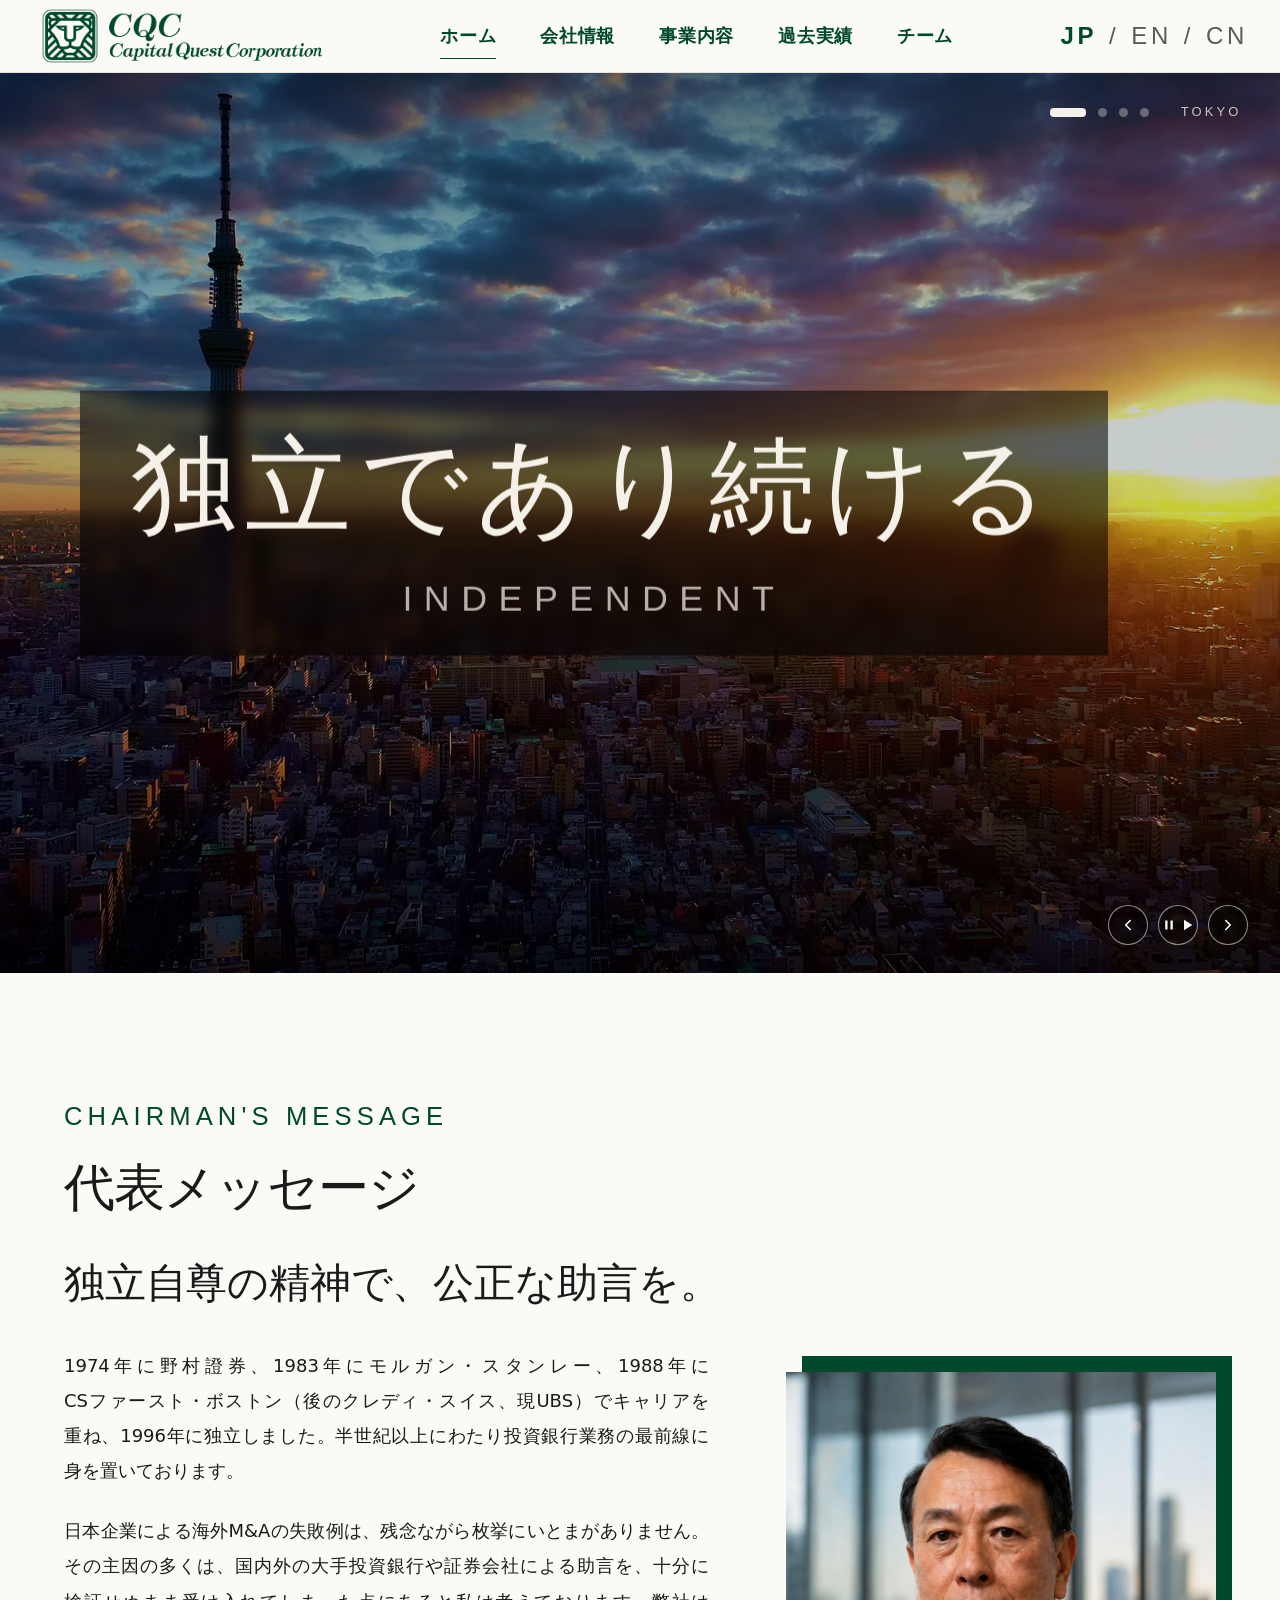
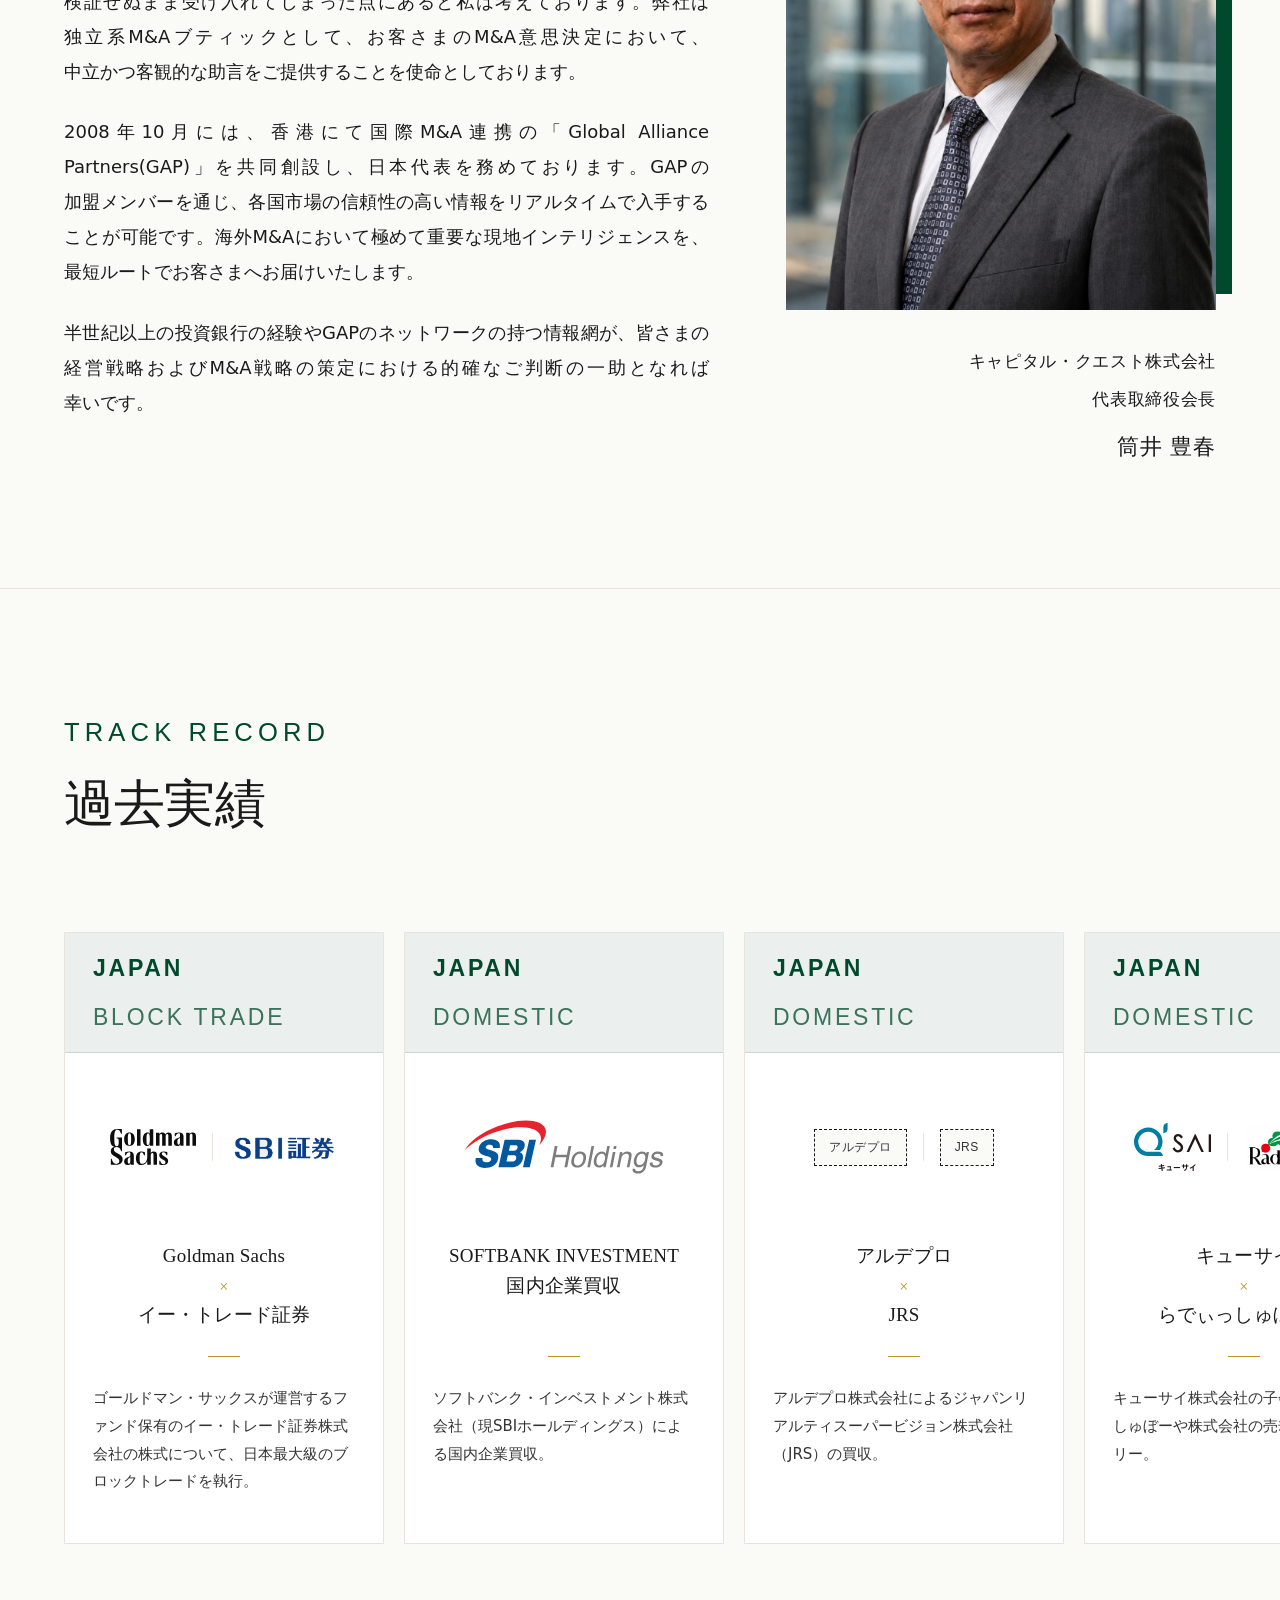
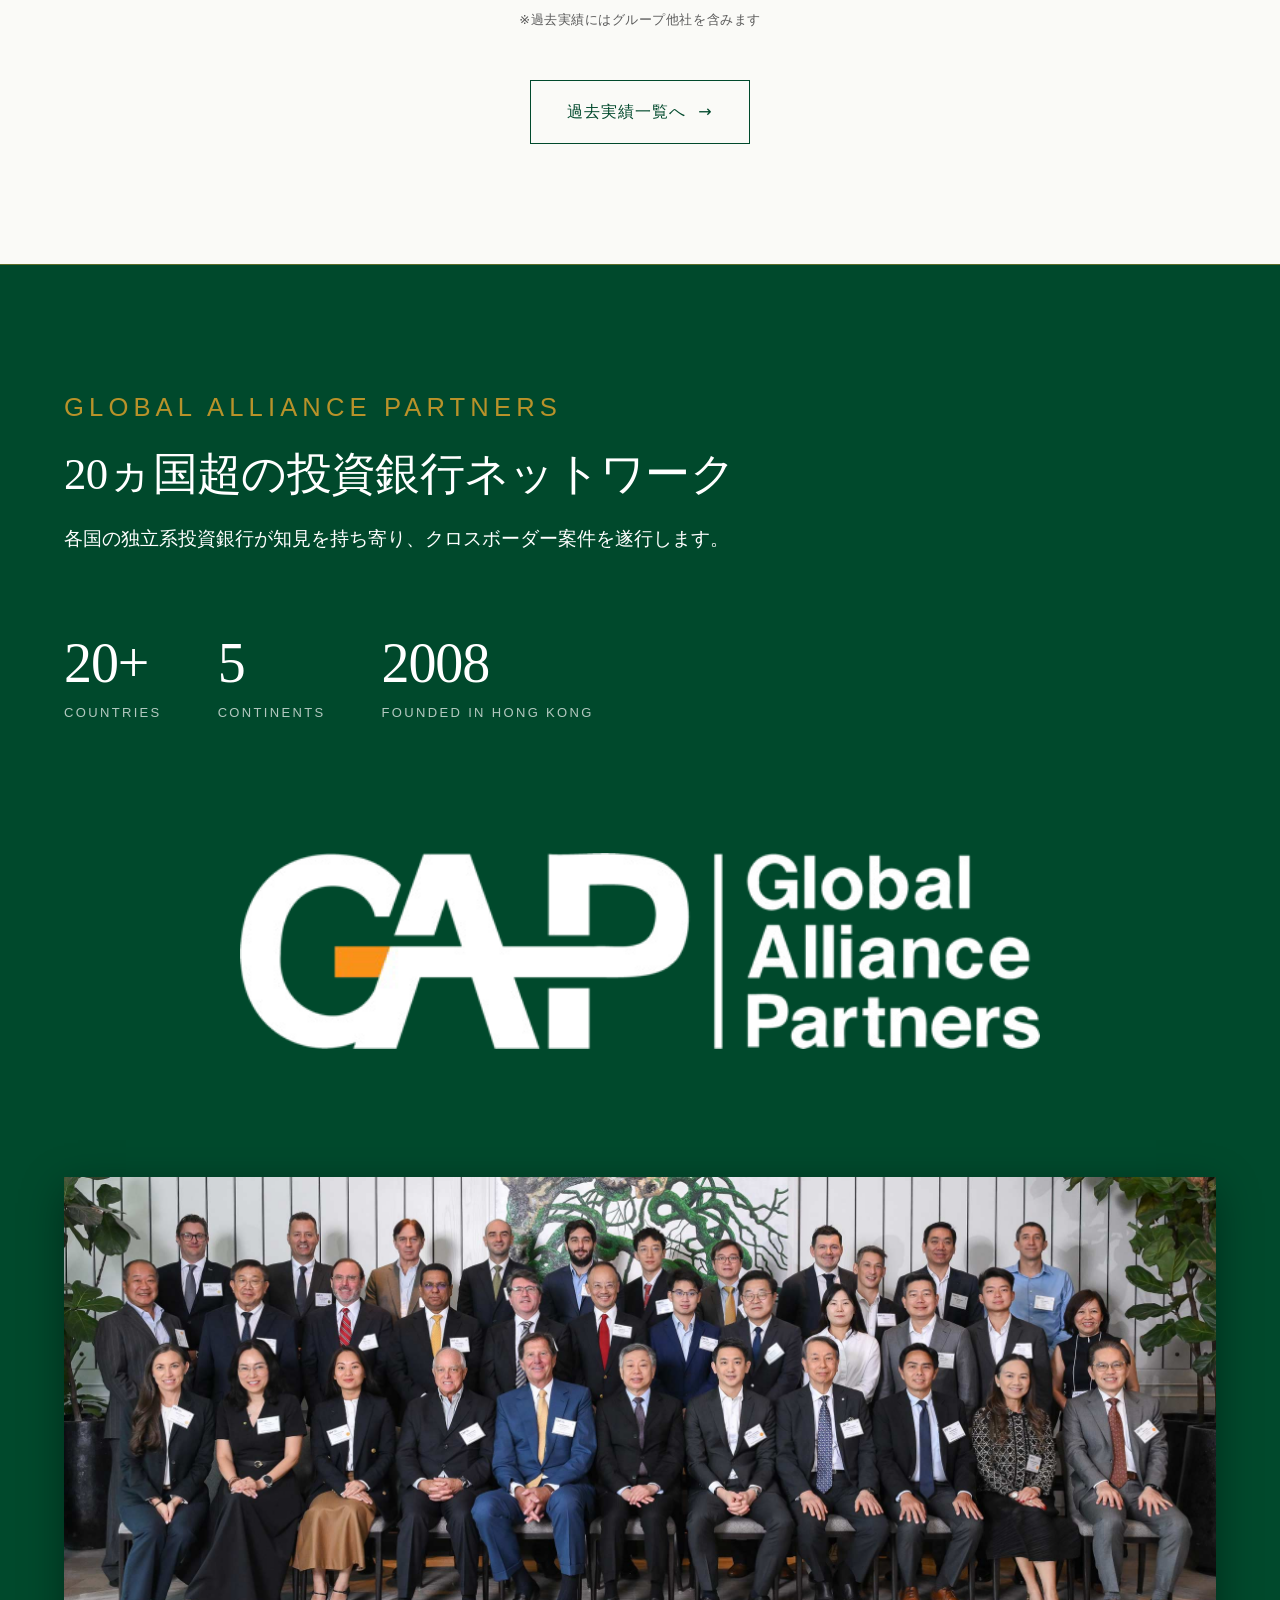
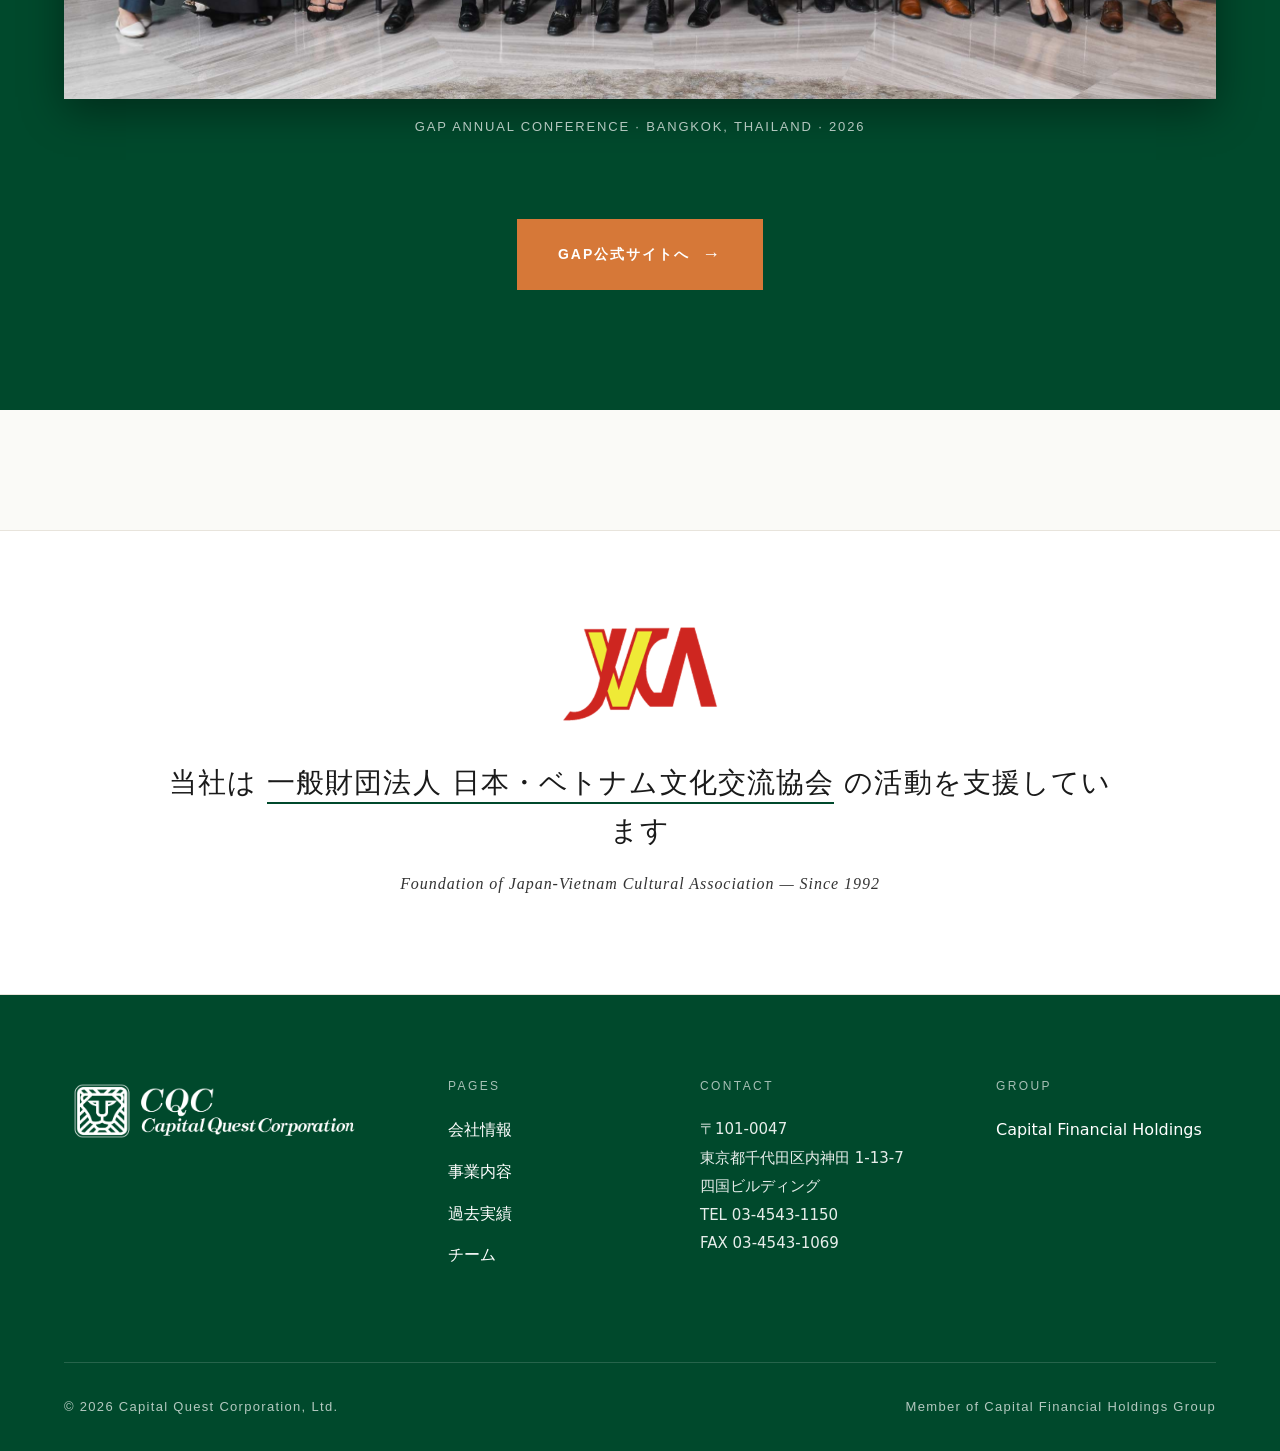
==== index.html @ 0c891648 "ローンチ前必須修正8件（コンプライアンス・表記整合） 🔴 必須修正 1. Team 筒井会長GAP肩書: 「共同創業、取締役」→「共同創設、日本代表」 2. Team 筒井会長CQC就任年: 2026" ====
<!DOCTYPE html>
<html lang="ja">
<head>
  <meta charset="UTF-8">
  <meta name="viewport" content="width=device-width, initial-scale=1">
  <title>キャピタル・クエスト株式会社 | Capital Quest Corporation, Ltd.</title>
  <meta name="description" content="独立系M&Aアドバイザリー。キャピタル フィナンシャルホールディングス（CFH）グループの一員として、20ヵ国超のグローバル・アライアンス（GAP）を通じてクロスボーダーM&Aアドバイザリーを提供する。">
  <link rel="canonical" href="https://capital-qc.co.jp/">
  <link rel="stylesheet" href="assets/css/style.css?v=20260511p">
</head>
<body>

<!-- ===========================================================
     HEADER / NAV
     =========================================================== -->
<header class="site-header">
  <div class="site-header__inner">
    <a href="/" class="site-logo" aria-label="Capital Quest Corporation, Ltd. トップへ">
      <img src="assets/logo/cqc/cqc-logo-transparent.png" alt="Capital Quest Corporation, Ltd.">
    </a>
    <button class="site-nav-toggle" type="button" aria-label="メニューを開く" aria-expanded="false" aria-controls="site-nav">
      <span class="site-nav-toggle__bar" aria-hidden="true"></span>
    </button>
    <nav class="site-nav" id="site-nav" aria-label="グローバル">
      <a href="index.html" class="is-active">ホーム</a>
      <a href="about.html">会社情報</a>
      <a href="services.html">事業内容</a>
      <a href="track-record.html">過去実績</a>
      <a href="team.html">チーム</a>
    </nav>
    <div class="site-nav__lang" aria-label="言語切替">
      <span class="is-active">JP</span>
      <span aria-hidden="true">/</span>
      <a href="en/index.html">EN</a>
      <span aria-hidden="true">/</span>
      <a href="cn/index.html">CN</a>
    </div>
    </div>
</header>

<main>

  <!-- =========================================================
       HERO  (Houlihan-style full-bleed media / TK→NY→HK→VN crossfade)
       ========================================================= -->
  <section class="hero" aria-labelledby="hero-h1">

    <div class="hero__media" aria-hidden="true">
      <div class="hero__media-layer is-active" data-scene="tk">
        <video autoplay muted loop playsinline preload="auto" disablepictureinpicture controlslist="nodownload nofullscreen noremoteplayback" poster="assets/img/hero/hero-tk-poster.jpg">
          <source src="assets/video/TK.mp4" type="video/mp4">
        </video>
      </div>
      <div class="hero__media-layer" data-scene="ny">
        <video muted loop playsinline preload="auto" disablepictureinpicture controlslist="nodownload nofullscreen noremoteplayback" poster="assets/img/hero/hero-ny-poster.jpg">
          <source src="assets/video/NY2.mp4" type="video/mp4">
        </video>
      </div>
      <div class="hero__media-layer" data-scene="hk">
        <video muted loop playsinline preload="auto" disablepictureinpicture controlslist="nodownload nofullscreen noremoteplayback" poster="assets/img/hero/hero-hk-poster.jpg">
          <source src="assets/video/HK2.mp4" type="video/mp4">
        </video>
      </div>
      <div class="hero__media-layer" data-scene="vn">
        <video muted loop playsinline preload="auto" disablepictureinpicture controlslist="nodownload nofullscreen noremoteplayback" poster="assets/img/hero/hero-vn-poster.jpg">
          <source src="assets/video/VN.mp4" type="video/mp4">
        </video>
      </div>
    </div>
    <div class="hero__overlay" aria-hidden="true"></div>

    <!-- City indicator (top-right) -->
    <div class="hero__cities" aria-hidden="true">
      <span class="hero__city-dot is-active" data-i="0"></span>
      <span class="hero__city-dot" data-i="1"></span>
      <span class="hero__city-dot" data-i="2"></span>
      <span class="hero__city-dot" data-i="3"></span>
      <span class="hero__city-label" id="hero-city-label">TOKYO</span>
    </div>

    <!-- Telop (bottom-left) — JS が cities[] から差し替える -->
    <div class="hero__telop" id="hero-telop" aria-live="polite"></div>

    <!-- Hero controls (PC only) — 前 / 一時停止 / 次 -->
    <div class="hero__controls" aria-label="ヒーロー操作">
      <button type="button" class="hero__ctrl hero__ctrl--prev" aria-label="前のシーン">
        <svg viewBox="0 0 24 24" aria-hidden="true" focusable="false"><path d="M15 6 L9 12 L15 18" fill="none" stroke="currentColor" stroke-width="2" stroke-linecap="round" stroke-linejoin="round"/></svg>
      </button>
      <button type="button" class="hero__ctrl hero__ctrl--toggle" aria-label="一時停止" aria-pressed="false">
        <svg class="hero__ctrl-icon hero__ctrl-icon--pause" viewBox="0 0 24 24" aria-hidden="true" focusable="false"><rect x="7" y="6" width="3" height="12" fill="currentColor"/><rect x="14" y="6" width="3" height="12" fill="currentColor"/></svg>
        <svg class="hero__ctrl-icon hero__ctrl-icon--play" viewBox="0 0 24 24" aria-hidden="true" focusable="false"><path d="M8 5 L19 12 L8 19 Z" fill="currentColor"/></svg>
      </button>
      <button type="button" class="hero__ctrl hero__ctrl--next" aria-label="次のシーン">
        <svg viewBox="0 0 24 24" aria-hidden="true" focusable="false"><path d="M9 6 L15 12 L9 18" fill="none" stroke="currentColor" stroke-width="2" stroke-linecap="round" stroke-linejoin="round"/></svg>
      </button>
    </div>

  </section>

  <!-- =========================================================
       CHAIRMAN'S MESSAGE  (SBI inspired layout)
       ========================================================= -->
  <section class="section chairman" aria-labelledby="chairman-h">
    <div class="container">
      <div class="section-header">
        <span class="eyebrow">Chairman's Message</span>
        <h2 id="chairman-h" class="h2">代表メッセージ</h2>
      </div>

      <div class="chairman__grid">
        <div class="chairman__text">
          <h3 class="chairman__pull">独立自尊の精神で、公正な助言を。</h3>
          <div class="chairman__body">
            <p class="jp-justify">1974年に野村證券、1983年にモルガン・スタンレー、1988年にCSファースト・ボストン（後のクレディ・スイス、現UBS）でキャリアを重ね、1996年に独立しました。半世紀以上にわたり投資銀行業務の最前線に身を置いております。</p>
            <p class="jp-justify">日本企業による海外M&amp;Aの失敗例は、残念ながら枚挙にいとまがありません。その主因の多くは、国内外の大手投資銀行や証券会社による助言を、十分に検証せぬまま受け入れてしまった点にあると私は考えております。弊社は独立系M&amp;Aブティックとして、お客さまのM&amp;A意思決定において、中立かつ客観的な助言をご提供することを使命としております。</p>
            <p class="jp-justify">2008年10月には、香港にて国際M&amp;A連携の「Global Alliance Partners(GAP)」を共同創設し、日本代表を務めております。GAPの加盟メンバーを通じ、各国市場の信頼性の高い情報をリアルタイムで入手することが可能です。海外M&amp;Aにおいて極めて重要な現地インテリジェンスを、最短ルートでお客さまへお届けいたします。</p>
            <p class="jp-justify">半世紀以上の投資銀行の経験やGAPのネットワークの持つ情報網が、皆さまの経営戦略およびM&amp;A戦略の策定における的確なご判断の一助となれば幸いです。</p>
          </div>
        </div>

        <figure class="chairman__photo">
          <div class="chairman__photo-frame">
            <img src="assets/img/team/tsutsui.png" alt="筒井 豊春">
          </div>
          <figcaption class="chairman__sign">
            <span class="chairman__sign-company">キャピタル・クエスト株式会社</span>
            <span class="chairman__sign-title">代表取締役会長</span>
            <span class="chairman__sign-name">筒井 豊春</span>
          </figcaption>
        </figure>
      </div>
    </div>
  </section>

  <!-- =========================================================
       TRACK RECORD  (Houlihan-style full-bleed carousel, 16 deals)
       ========================================================= -->
  <section class="transactions" aria-labelledby="tx-h">
    <div class="container">
      <div class="section-header">
        <span class="eyebrow">Track Record</span>
        <h2 id="tx-h">過去実績</h2>
      </div>
    </div>

    <div class="transactions__viewport" aria-label="主要案件カルーセル">
      <div class="transactions__track">

        <!-- ============== JAPAN (8) ============== -->

        <article class="tx-card">
          <div class="tx-card__head">
            <span class="tx-card__region">Japan</span>
            <span class="tx-card__type">Block Trade</span>
          </div>
          <div class="tx-card__logo tx-card__logo--dual">
            <img src="assets/img/track-record/logos/goldman-sachs.svg" alt="Goldman Sachs" class="tx-card__logo-img">
            <span class="tx-card__logo-sep" aria-hidden="true"></span>
            <img src="assets/img/track-record/logos/sbi-securities.png" alt="イー・トレード証券" class="tx-card__logo-img">
          </div>
          <h3 class="tx-card__title">Goldman Sachs<br><span class="tx-card__title-sep">×</span><br>イー・トレード証券</h3>
          <span class="tx-card__rule" aria-hidden="true"></span>
          <p class="tx-card__desc">ゴールドマン・サックスが運営するファンド保有のイー・トレード証券株式会社の株式について、日本最大級のブロックトレードを執行。</p>
        </article>

        <article class="tx-card">
          <div class="tx-card__head">
            <span class="tx-card__region">Japan</span>
            <span class="tx-card__type">Domestic</span>
          </div>
          <div class="tx-card__logo">
            <img src="assets/img/track-record/logos/sbi-holdings.svg" alt="SoftBank Investment（現SBIホールディングス）" class="tx-card__logo-img">
          </div>
          <h3 class="tx-card__title">SOFTBANK INVESTMENT<br>国内企業買収</h3>
          <span class="tx-card__rule" aria-hidden="true"></span>
          <p class="tx-card__desc">ソフトバンク・インベストメント株式会社（現SBIホールディングス）による国内企業買収。</p>
        </article>

        <article class="tx-card">
          <div class="tx-card__head">
            <span class="tx-card__region">Japan</span>
            <span class="tx-card__type">Domestic</span>
          </div>
          <div class="tx-card__logo tx-card__logo--dual">
            <span class="tx-card__logo-mark">アルデプロ</span>
            <span class="tx-card__logo-sep" aria-hidden="true"></span>
            <span class="tx-card__logo-mark">JRS</span>
          </div>
          <h3 class="tx-card__title">アルデプロ<br><span class="tx-card__title-sep">×</span><br>JRS</h3>
          <span class="tx-card__rule" aria-hidden="true"></span>
          <p class="tx-card__desc">アルデプロ株式会社によるジャパンリアルティスーパービジョン株式会社（JRS）の買収。</p>
        </article>

        <article class="tx-card">
          <div class="tx-card__head">
            <span class="tx-card__region">Japan</span>
            <span class="tx-card__type">Domestic</span>
          </div>
          <div class="tx-card__logo tx-card__logo--dual">
            <img src="assets/img/track-record/logos/kyusai.svg" alt="キューサイ" class="tx-card__logo-img">
            <span class="tx-card__logo-sep" aria-hidden="true"></span>
            <img src="assets/img/track-record/logos/radish-boya.jpg" alt="らでぃっしゅぼーや" class="tx-card__logo-img">
          </div>
          <h3 class="tx-card__title">キューサイ<br><span class="tx-card__title-sep">×</span><br>らでぃっしゅぼーや</h3>
          <span class="tx-card__rule" aria-hidden="true"></span>
          <p class="tx-card__desc">キューサイ株式会社の子会社らでぃっしゅぼーや株式会社の売却アドバイザリー。</p>
        </article>

        <article class="tx-card">
          <div class="tx-card__head">
            <span class="tx-card__region">Japan</span>
            <span class="tx-card__type">Domestic</span>
          </div>
          <div class="tx-card__logo tx-card__logo--dual">
            <img src="assets/img/track-record/logos/jafco.svg" alt="ジャフコ" class="tx-card__logo-img">
            <span class="tx-card__logo-sep" aria-hidden="true"></span>
            <img src="assets/img/track-record/logos/radish-boya.jpg" alt="らでぃっしゅぼーや" class="tx-card__logo-img">
          </div>
          <h3 class="tx-card__title">ジャフコ<br><span class="tx-card__title-sep">×</span><br>らでぃっしゅぼーや</h3>
          <span class="tx-card__rule" aria-hidden="true"></span>
          <p class="tx-card__desc">株式会社ジャフコによるキューサイ株式会社の子会社らでぃっしゅぼーや株式会社の買収。</p>
        </article>

        <article class="tx-card">
          <div class="tx-card__head">
            <span class="tx-card__region">Japan</span>
            <span class="tx-card__type">PE / Buyout</span>
          </div>
          <div class="tx-card__logo tx-card__logo--dual">
            <img src="assets/img/track-record/logos/japan-industrial-partners.png" alt="日本産業パートナーズ" class="tx-card__logo-img">
            <span class="tx-card__logo-sep" aria-hidden="true"></span>
            <img src="assets/img/track-record/logos/kyusai.svg" alt="キューサイ" class="tx-card__logo-img">
          </div>
          <h3 class="tx-card__title">日本産業パートナーズ<br><span class="tx-card__title-sep">×</span><br>キューサイ</h3>
          <span class="tx-card__rule" aria-hidden="true"></span>
          <p class="tx-card__desc">日本産業パートナーズ株式会社によるニチレイフーズの子会社キューサイ株式会社の買収。</p>
        </article>

        <article class="tx-card">
          <div class="tx-card__head">
            <span class="tx-card__region">Japan</span>
            <span class="tx-card__type">Domestic</span>
          </div>
          <div class="tx-card__logo">
            <img src="assets/img/track-record/logos/global-bridge.jpg" alt="global bridge HOLDINGS" class="tx-card__logo-img">
          </div>
          <h3 class="tx-card__title">global bridge HOLDINGS<br><span class="tx-card__title-sep">×</span><br>東京ライフケア</h3>
          <span class="tx-card__rule" aria-hidden="true"></span>
          <p class="tx-card__desc">株式会社global bridge HOLDINGS（TOKYO PRO Market上場）による株式会社東京ライフケアの買収。</p>
        </article>

        <article class="tx-card">
          <div class="tx-card__head">
            <span class="tx-card__region">Japan</span>
            <span class="tx-card__type">Domestic</span>
          </div>
          <div class="tx-card__logo">
            <img src="assets/img/track-record/logos/jalux.png" alt="Jalux" class="tx-card__logo-img">
          </div>
          <h3 class="tx-card__title">Jalux<br><span class="tx-card__title-sep">↑</span><br>Capital Partners Holdings</h3>
          <span class="tx-card__rule" aria-hidden="true"></span>
          <p class="tx-card__desc">Capital Partners Holdingsによる、ティエリーマルクスジャパン株式会社の株主であるJaluxへのアドバイザリー。</p>
        </article>

        <!-- ============== NORTH AMERICA (3) ============== -->

        <article class="tx-card">
          <div class="tx-card__head">
            <span class="tx-card__region">North America</span>
            <span class="tx-card__type">Cross-Border</span>
          </div>
          <div class="tx-card__logo tx-card__logo--dual">
            <img src="assets/img/track-record/logos/sbi-holdings.svg" alt="SoftBank Investment" class="tx-card__logo-img">
            <span class="tx-card__logo-sep" aria-hidden="true"></span>
            <img src="assets/img/track-record/logos/funai.png" alt="FUNAI" class="tx-card__logo-img">
          </div>
          <h3 class="tx-card__title">ソフトバンク・インベストメント<br><span class="tx-card__title-sep">×</span><br>FUNAI</h3>
          <span class="tx-card__rule" aria-hidden="true"></span>
          <p class="tx-card__desc">ソフトバンク・インベストメント株式会社（現SBIホールディングス）の子会社による米国FUNAI Corporationへの資本参加。</p>
        </article>

        <article class="tx-card">
          <div class="tx-card__head">
            <span class="tx-card__region">North America</span>
            <span class="tx-card__type">Cross-Border</span>
          </div>
          <div class="tx-card__logo tx-card__logo--dual">
            <img src="assets/img/track-record/logos/starts.svg" alt="スターツアメニティー" class="tx-card__logo-img">
            <span class="tx-card__logo-sep" aria-hidden="true"></span>
            <img src="assets/img/track-record/logos/bridgepoint.png" alt="BridgePoint International" class="tx-card__logo-img">
          </div>
          <h3 class="tx-card__title">スターツアメニティー<br><span class="tx-card__title-sep">×</span><br>BridgePoint International</h3>
          <span class="tx-card__rule" aria-hidden="true"></span>
          <p class="tx-card__desc">スターツアメニティー株式会社によるBridgePoint International LLC（米国）の子会社ブリッジポイント・ジャパン株式会社の買収。</p>
        </article>

        <article class="tx-card">
          <div class="tx-card__head">
            <span class="tx-card__region">North America</span>
            <span class="tx-card__type">Real Estate</span>
          </div>
          <div class="tx-card__logo" aria-hidden="true">
            <span class="tx-card__logo-mark">NY Commercial Real Estate</span>
          </div>
          <h3 class="tx-card__title">ニューヨーク商業不動産取引</h3>
          <span class="tx-card__rule" aria-hidden="true"></span>
          <p class="tx-card__desc">経営陣のNY現地パートナーとの長期的信頼関係に基づく、ニューヨーク商業不動産の取得・売却支援。</p>
        </article>

        <!-- ============== GREATER CHINA (2) ============== -->

        <article class="tx-card">
          <div class="tx-card__head">
            <span class="tx-card__region">Greater China</span>
            <span class="tx-card__type">Cross-Border</span>
          </div>
          <div class="tx-card__logo" aria-hidden="true">
            <span class="tx-card__logo-mark">京城重工 / 長野工業</span>
          </div>
          <h3 class="tx-card__title">北京京城重工<br><span class="tx-card__title-sep">×</span><br>長野工業</h3>
          <span class="tx-card__rule" aria-hidden="true"></span>
          <p class="tx-card__desc">北京京城重工機械有限責任公司による長野工業株式会社の買収。</p>
        </article>

        <article class="tx-card">
          <div class="tx-card__head">
            <span class="tx-card__region">Greater China</span>
            <span class="tx-card__type">Cross-Border</span>
          </div>
          <div class="tx-card__logo tx-card__logo--dual">
            <img src="assets/img/track-record/logos/human-holdings.png" alt="ヒューマンホールディングス" class="tx-card__logo-img">
            <span class="tx-card__logo-sep" aria-hidden="true"></span>
            <img src="assets/img/track-record/logos/daijob.svg" alt="ダイジョブ" class="tx-card__logo-img">
          </div>
          <h3 class="tx-card__title">ヒューマンホールディングス<br><span class="tx-card__title-sep">×</span><br>ダイジョブ</h3>
          <span class="tx-card__rule" aria-hidden="true"></span>
          <p class="tx-card__desc">ヒューマンホールディングス株式会社による株式会社ダイジョブ（香港）の買収。</p>
        </article>

        <!-- ============== SOUTHEAST ASIA (3) ============== -->

        <article class="tx-card">
          <div class="tx-card__head">
            <span class="tx-card__region">Southeast Asia</span>
            <span class="tx-card__type">Cross-Border</span>
          </div>
          <div class="tx-card__logo tx-card__logo--dual">
            <img src="assets/img/track-record/logos/thai-oil.svg" alt="Thai Oil" class="tx-card__logo-img">
            <span class="tx-card__logo-sep" aria-hidden="true"></span>
            <img src="assets/img/track-record/logos/eneos.svg" alt="新日本石油（現ENEOS）" class="tx-card__logo-img">
          </div>
          <h3 class="tx-card__title">タイオイル<br><span class="tx-card__title-sep">×</span><br>新日本石油</h3>
          <span class="tx-card__rule" aria-hidden="true"></span>
          <p class="tx-card__desc">タイオイル社（タイ）による新日本石油子会社のタイ・パラキシレン社／タイ・ルーブベース社の株式交換買収。</p>
        </article>

        <article class="tx-card">
          <div class="tx-card__head">
            <span class="tx-card__region">Southeast Asia</span>
            <span class="tx-card__type">Cross-Border</span>
          </div>
          <div class="tx-card__logo tx-card__logo--dual">
            <img src="assets/img/track-record/logos/obic.png" alt="オービック" class="tx-card__logo-img">
            <span class="tx-card__logo-sep" aria-hidden="true"></span>
            <span class="tx-card__logo-mark">Global CyberSoft</span>
          </div>
          <h3 class="tx-card__title">オービック<br><span class="tx-card__title-sep">×</span><br>Global CyberSoft</h3>
          <span class="tx-card__rule" aria-hidden="true"></span>
          <p class="tx-card__desc">オービック社によるGlobal CyberSoft社（本社：米国／主要拠点ベトナム）への資本参加。</p>
        </article>

        <article class="tx-card">
          <div class="tx-card__head">
            <span class="tx-card__region">Southeast Asia</span>
            <span class="tx-card__type">Cross-Border</span>
          </div>
          <div class="tx-card__logo tx-card__logo--dual">
            <img src="assets/img/track-record/logos/obc.svg" alt="OBC（オービックビジネスコンサルタント）" class="tx-card__logo-img">
            <span class="tx-card__logo-sep" aria-hidden="true"></span>
            <span class="tx-card__logo-mark">Global CyberSoft</span>
          </div>
          <h3 class="tx-card__title">OBC<br><span class="tx-card__title-sep">×</span><br>Global CyberSoft</h3>
          <span class="tx-card__rule" aria-hidden="true"></span>
          <p class="tx-card__desc">OBC（オービックビジネスコンサルタント）による、Global CyberSoft社関連の追加案件のアドバイザリー。</p>
        </article>

      </div>
    </div>

    <div class="container">
      <p class="track-record__note">※過去実績にはグループ他社を含みます</p>
      <div class="transactions__cta">
        <a href="track-record.html" class="transactions__cta-link">
          過去実績一覧へ
          <span class="arrow" aria-hidden="true">→</span>
        </a>
      </div>
    </div>
  </section>

  <!-- =========================================================
       GAP NETWORK (focal section)
       ========================================================= -->
  <section class="gap-network" aria-labelledby="gap-h">
    <div class="container">
      <div class="section-header gap-network__header">
        <span class="eyebrow">Global Alliance Partners</span>
        <h2 id="gap-h">20ヵ国超の投資銀行ネットワーク</h2>
        <p class="gap-network__lead">各国の独立系投資銀行が知見を持ち寄り、クロスボーダー案件を遂行します。</p>
      </div>

      <div class="gap-stats">
        <div>
          <div class="gap-stat__num"><span class="num">20+</span></div>
          <div class="gap-stat__label">Countries</div>
        </div>
        <div>
          <div class="gap-stat__num"><span class="num">5</span></div>
          <div class="gap-stat__label">Continents</div>
        </div>
        <div>
          <div class="gap-stat__num"><span class="num">2008</span></div>
          <div class="gap-stat__label">Founded in Hong Kong</div>
        </div>
      </div>

      <!-- ============== GAP Brand Logo (white version on forest BG) ============== -->
      <div class="gap-network__brand">
        <a href="https://globalalliancepartners.com/" target="_blank" rel="noopener noreferrer" class="gap-network__brand-link" aria-label="Global Alliance Partners 公式サイト">
          <img src="assets/img/gap/gap-logo-white-hd.png" alt="Global Alliance Partners" class="gap-network__brand-logo">
        </a>
      </div>

      <!-- ============== Conference Photo ============== -->
      <figure class="gap-network__conf">
        <img src="assets/img/gap/group-shot-2026.jpg" alt="GAP Annual Conference 2026" class="gap-network__conf-img">
        <figcaption class="gap-network__conf-caption">GAP Annual Conference · Bangkok, Thailand · 2026</figcaption>
      </figure>

      <!-- ============== Orange CTA ============== -->
      <div class="gap-network__cta">
        <a href="https://globalalliancepartners.com/gap-members/"
           class="gap-network__cta-btn"
           target="_blank" rel="noopener noreferrer">
          GAP公式サイトへ
          <span class="arrow" aria-hidden="true">→</span>
        </a>
      </div>
    </div>
  </section>



</main>

<!-- ===========================================================
     INLINE JS (タブ切替 — GAP Network / About)
     =========================================================== -->
<script>
(function () {
  function bindTabs(tabSelector, panelSelector) {
    var tabs = document.querySelectorAll(tabSelector);
    tabs.forEach(function (tab) {
      tab.addEventListener('click', function (e) {
        e.preventDefault();
        var targetId = tab.dataset.target;
        if (!targetId) return;

        // タブの状態
        tabs.forEach(function (t) {
          t.classList.remove('is-active');
          t.setAttribute('aria-selected', 'false');
        });
        tab.classList.add('is-active');
        tab.setAttribute('aria-selected', 'true');

        // パネルの状態
        var panels = document.querySelectorAll(panelSelector);
        panels.forEach(function (p) { p.classList.remove('is-active'); });
        var target = document.getElementById(targetId);
        if (target) target.classList.add('is-active');
      });
    });
  }

  // Track Record カルーセル：カードを複製してマーキー無限ループ化
  (function () {
    var track = document.querySelector('.transactions__track');
    if (!track) return;
    var cards = track.querySelectorAll('.tx-card');
    if (cards.length < 2) return;
    // 同じカード群をもう一度クローンして連結 → CSS animation で -50% で1周
    cards.forEach(function (card) {
      var clone = card.cloneNode(true);
      clone.setAttribute('aria-hidden', 'true');  // クローンはスクリーンリーダーから隠す
      track.appendChild(clone);
    });
  })();

  // Hero crossfade + telop (TK → NY → HK → VN, 7.5s per city)
  var layers     = document.querySelectorAll('.hero__media-layer');
  var telop      = document.getElementById('hero-telop');
  var cityLabel  = document.getElementById('hero-city-label');
  var cityDots   = document.querySelectorAll('.hero__city-dot');

  var cities = [
    { key:'tk', label:'TOKYO',     keywordEn:'INDEPENDENT',         keywordJp:'独立であり続ける',         startTime: 0, playbackRate: 1    },
    { key:'ny', label:'NEW YORK',  keywordEn:'TRACK RECORD',        keywordJp:'半世紀の実績',             startTime: 0, playbackRate: 1    },  // NY2.mp4 (22s) で playbackRate 通常、ループ点見えず
    { key:'hk', label:'HONG KONG', keywordEn:'CROSSBORDER NETWORK', keywordJp:'20ヵ国超のネットワーク',   startTime: 0, playbackRate: 1    },
    { key:'vn', label:'VIETNAM',   keywordEn:'THE NEXT FUTURE',     keywordJp:'高成長アジアへの接続',     startTime: 0, playbackRate: 1, theme:'light' }
  ];

  var CITY_DURATION = 8500;   // 1サイクル
  var EXIT_TRIGGER  = 6500;   // 退場アニメ開始（テキスト1.6s + バー1.6s 同時退場）
  var CROSSFADE_MS  = 2100;   // CSS opacity transition (2s) + 余裕
  var WARMUP_MS     = 300;    // 次動画の先行再生（フェードイン時のデコード遅延を回避）

  if (layers.length > 1) {
    var idx = 0;
    var exitTimer = null;

    var prefersReduce = false;
    try { prefersReduce = window.matchMedia('(prefers-reduced-motion: reduce)').matches; } catch (e) {}

    // 初期化：先頭だけ再生、他は一時停止（cities[].playbackRate を反映）
    layers.forEach(function (l, i) {
      var v = l.querySelector('video');
      if (!v) return;
      var st = (cities[i] && cities[i].startTime) || 0;
      var pr = (cities[i] && cities[i].playbackRate) || 1;
      try { v.playbackRate = pr; } catch (e) {}
      if (i === 0) { try { v.currentTime = st; v.play(); } catch (e) {} }
      else         { try { v.pause(); v.currentTime = st; } catch (e) {} }
    });

    function renderTelop(i) {
      if (!telop) return;
      var c = cities[i];
      telop.className = 'hero__telop is-enter' + (c.theme === 'light' ? ' is-light' : '');
      telop.innerHTML =
        '<div class="hero__telop-bar is-enter" id="hero-telop-bar">' +
          '<div class="hero__telop-jp">' + c.keywordJp + '</div>' +
          '<div class="hero__telop-en">' + c.keywordEn + '</div>' +
        '</div>';
    }

    function triggerExit() {
      if (!telop) return;
      telop.classList.remove('is-enter');
      telop.classList.add('is-exit');
      // 帯と文字を同時退場させる
      var bar = document.getElementById('hero-telop-bar');
      if (bar) {
        bar.classList.remove('is-enter');
        bar.classList.add('is-exit');
      }
    }

    function updateIndicator(i) {
      cityDots.forEach(function (d, j) { d.classList.toggle('is-active', j === i); });
      if (cityLabel) cityLabel.textContent = cities[i].label;
    }

    // 次動画を事前ウォームアップ（再生開始するが is-active は付けない＝まだ不可視）
    function warmupLayer(i) {
      var v = layers[i] && layers[i].querySelector('video');
      if (!v) return;
      var st = (cities[i] && cities[i].startTime) || 0;
      var pr = (cities[i] && cities[i].playbackRate) || 1;
      try { v.playbackRate = pr; v.currentTime = st; var p = v.play(); if (p && p.catch) p.catch(function(){}); } catch (e) {}
    }

    function activateLayer(nextIdx) {
      if (nextIdx === idx) return;
      var prevIdx = idx;
      // 次動画を保険として再度 play（warmup で開始済みでも問題なし）
      var next = layers[nextIdx].querySelector('video');
      if (next && next.paused) { try { next.play(); } catch (e) {} }

      // クロスフェード開始
      layers[prevIdx].classList.remove('is-active');
      idx = nextIdx;
      layers[idx].classList.add('is-active');
      // 旧動画はフェードアウト完了後に停止（currentTime は startTime にリセット＝次サイクル開始時の準備）
      setTimeout(function () {
        var prev = layers[prevIdx].querySelector('video');
        if (prev) {
          var st = (cities[prevIdx] && cities[prevIdx].startTime) || 0;
          try { prev.pause(); prev.currentTime = st; } catch (e) {}
        }
      }, CROSSFADE_MS);
    }

    var isPaused = false;

    function goToCity(i) {
      if (exitTimer) { clearTimeout(exitTimer); exitTimer = null; }
      activateLayer(i);
      renderTelop(i);
      updateIndicator(i);
      if (!isPaused) {
        exitTimer = setTimeout(triggerExit, EXIT_TRIGGER);
      }
    }

    // 初期テロップ（layer[0]はHTMLで既に is-active）
    renderTelop(0);
    updateIndicator(0);

    // ---- サイクル管理（pause/resume 対応） ----
    var cycleTimers = [];
    function clearCycle() {
      cycleTimers.forEach(function (t) { clearTimeout(t); });
      cycleTimers = [];
      if (exitTimer) { clearTimeout(exitTimer); exitTimer = null; }
    }
    function scheduleNext() {
      var warmupAt = CITY_DURATION - WARMUP_MS;
      var t1 = setTimeout(function () {
        var nextIdx = (idx + 1) % cities.length;
        warmupLayer(nextIdx);
        var t2 = setTimeout(function () {
          goToCity(nextIdx);
          if (!isPaused) scheduleNext();
        }, WARMUP_MS);
        cycleTimers.push(t2);
      }, warmupAt);
      cycleTimers.push(t1);
    }
    function startCycle() {
      isPaused = false;
      if (!exitTimer) exitTimer = setTimeout(triggerExit, EXIT_TRIGGER);
      scheduleNext();
    }

    // ---- 操作ボタン ----
    var prevBtn   = document.querySelector('.hero__ctrl--prev');
    var nextBtn   = document.querySelector('.hero__ctrl--next');
    var toggleBtn = document.querySelector('.hero__ctrl--toggle');

    function pauseHero() {
      isPaused = true;
      clearCycle();
      var v = layers[idx].querySelector('video');
      if (v) { try { v.pause(); } catch (e) {} }
      if (toggleBtn) {
        toggleBtn.classList.add('is-paused');
        toggleBtn.setAttribute('aria-pressed', 'true');
        toggleBtn.setAttribute('aria-label', '再生');
      }
    }
    function playHero() {
      var v = layers[idx].querySelector('video');
      if (v) { try { var p = v.play(); if (p && p.catch) p.catch(function(){}); } catch (e) {} }
      startCycle();
      if (toggleBtn) {
        toggleBtn.classList.remove('is-paused');
        toggleBtn.setAttribute('aria-pressed', 'false');
        toggleBtn.setAttribute('aria-label', '一時停止');
      }
    }
    function jumpTo(i) {
      var wasPaused = isPaused;
      clearCycle();
      warmupLayer(i);
      goToCity(i);
      if (!wasPaused) startCycle();
    }

    if (prevBtn)   prevBtn.addEventListener('click', function () { jumpTo((idx - 1 + cities.length) % cities.length); });
    if (nextBtn)   nextBtn.addEventListener('click', function () { jumpTo((idx + 1) % cities.length); });
    if (toggleBtn) toggleBtn.addEventListener('click', function () { if (isPaused) playHero(); else pauseHero(); });

    // サイクルは prefers-reduced-motion に関わらず常に開始
    // （CSS側の @media (prefers-reduced-motion: reduce) で進入/退出アニメだけ抑制される）
    startCycle();
  }
})();
</script>
<script src="assets/js/site.js?v=20260511o" defer></script>

<!-- ===========================================================
     FOOTER
     =========================================================== -->
<!-- JVCA Support Section -->
<section class="site-support" aria-label="JVCA支援">
  <div class="container">
    <div class="site-support__inner">
      <div class="site-support__logo">
        <img src="assets/img/group/jvca.png" alt="JVCA — 日本・ベトナム文化交流協会">
      </div>
      <div class="site-support__text">
        <p class="site-support__line">当社は <a href="https://www.jvca.or.jp/" target="_blank" rel="noopener noreferrer">一般財団法人 日本・ベトナム文化交流協会</a> <br class="br-mobile">の活動を支援しています</p>
        <p class="site-support__since">Foundation of Japan-Vietnam Cultural Association — Since 1992</p>
      </div>
    </div>
  </div>
</section>

<footer class="site-footer">
  <div class="container">
<div class="site-footer__grid">

      <div class="site-footer__brand">
        <img src="assets/logo/cqc/cqc-logo-white.png" alt="Capital Quest Corporation, Ltd.">
      </div>

      <div class="site-footer__col">
        <h4>Pages</h4>
        <ul>
          <li><a href="about.html">会社情報</a></li>
          <li><a href="services.html">事業内容</a></li>
          <li><a href="track-record.html">過去実績</a></li>
          <li><a href="team.html">チーム</a></li>
        </ul>
      </div>

      <div class="site-footer__col">
        <h4>Contact</h4>
        <address>
          〒101-0047<br>
          東京都千代田区内神田 1-13-7<br>
          四国ビルディング<br>
          TEL 03-4543-1150<br>
          FAX 03-4543-1069
        </address>
      </div>

      <div class="site-footer__col">
        <h4>Group</h4>
        <ul>
          <li>Capital Financial Holdings</li>
        </ul>
      </div>


    </div>

    <div class="site-footer__bottom">
      <span>&copy; 2026 Capital Quest Corporation, Ltd.</span>
      <span>Member of Capital Financial Holdings Group</span>
    </div>
  </div>
</footer>

</body>
</html>
---- assets/css/style.css ----
/* =====================================================
   CQC Website — style.css
   v0.1 (2026-04-27)
   Plain HTML + 自作CSS。フレームワーク不使用。
   全設計値は :root に集約。微調整は :root の値変更で全頁伝播。
   ===================================================== */

/* -----------------------------------------------------
   1. Design Tokens (:root variables)
   ----------------------------------------------------- */
:root {
  /* Brand colors */
  --c-forest:       #00492C;   /* CQC公式 / Primary */
  --c-forest-deep:  #003620;   /* hover / 深調 */
  --c-forest-soft:  #E5EDE9;   /* 淡背景 */
  --c-gold:         #B8922A;   /* アクセント（最小限・下線） */

  /* Surfaces */
  --c-bg:           #FAFAF7;   /* warm ivory（基本背景） */
  --c-paper:        #FFFFFF;   /* カード等 */
  --c-ink:          #1A1A1A;   /* 本文 */
  --c-ink-muted:    #333333;   /* 補足（強化済） */
  --c-ink-faint:    #5A5A5A;   /* キャプション（強化済） */
  --c-border:       #E8E4DC;   /* 罫線 */
  --c-border-strong:#1A1A1A;   /* 強調罫線 */

  /* Typography stacks (OS fonts only — no webfont) */
  --font-mincho:
      "Hiragino Mincho ProN", "Hiragino Mincho Pro",
      "Yu Mincho", "YuMincho", "ＭＳ 明朝", serif;
  --font-gothic:
      "Hiragino Sans", "Hiragino Kaku Gothic ProN",
      "Yu Gothic Medium", YuGothic, "Yu Gothic",
      "Meiryo UI", Meiryo, "Noto Sans JP",
      system-ui, -apple-system, sans-serif;
  /* serif-en は --font-mincho にエイリアス（フォントファミリー数を3に集約） */
  --font-serif-en: var(--font-mincho);
  --font-sans-en:
      "Helvetica Neue", Helvetica, Arial,
      "Liberation Sans", sans-serif;

  /* Type scale — 4 tiers only (Display / Title / Body / Caption)
     全画面で視認性と一貫性を確保。これ以外のサイズは原則使わない。 */
  --fs-display:  clamp(2.75rem, 5vw,   4.5rem);    /* T1 — Hero H1 only */
  --fs-title:    clamp(1.5rem,  2.5vw, 2.125rem);  /* T2 — eyebrow override / h2 / pull / hero subhead */
  --fs-body:     1rem;                              /* T3 — paragraphs / sub / lead / mission body */
  --fs-caption:  0.8125rem;                         /* T4 — labels / tags / marker labels */

  /* Legacy aliases (互換性のため残置。新規は上記4トークンを使うこと) */
  --fs-h1:       var(--fs-display);
  --fs-h2:       var(--fs-title);
  --fs-h3:       var(--fs-body);
  --fs-small:    var(--fs-caption);
  --fs-eyebrow:  var(--fs-caption);
  --fs-stat-num: var(--fs-display);

  --lh-display: 1.25;
  --lh-heading: 1.4;
  --lh-body:    1.85;        /* 和文向け広め */

  /* Spacing scale */
  --space-section:   120px;  /* セクション間 */
  --space-block:     80px;   /* ブロック間 */
  --space-element:   32px;
  --space-tight:     16px;
  --space-hairline:  8px;

  /* Layout */
  --max-w:    1280px;
  --gutter:   clamp(24px, 5vw, 64px);
  --nav-h:    72px;

  /* Borders & shadow */
  --radius:        2px;
  --shadow-soft:   0 4px 16px rgba(0, 0, 0, 0.08);
  --shadow-hover:  0 8px 24px rgba(0, 0, 0, 0.12);

  /* Motion */
  --ease:         cubic-bezier(0.4, 0, 0.2, 1);
  --duration:     200ms;
  --duration-lg:  400ms;
}

/* -----------------------------------------------------
   2. Reset (minimal)
   ----------------------------------------------------- */
*, *::before, *::after { box-sizing: border-box; }
* { margin: 0; padding: 0; }

html {
  -webkit-text-size-adjust: 100%;
  -webkit-font-smoothing: antialiased;
  -moz-osx-font-smoothing: grayscale;
  scroll-behavior: smooth;
}

body {
  background: var(--c-bg);
  color: var(--c-ink);
  font-family: var(--font-gothic);
  font-size: var(--fs-body);
  line-height: var(--lh-body);
  font-feature-settings: "palt" 1;  /* 和文プロポーショナル詰め */
}

img, svg { display: block; max-width: 100%; height: auto; }
a { color: inherit; text-decoration: none; transition: opacity var(--duration) var(--ease); }
a:hover { opacity: 0.7; }
button { font: inherit; background: none; border: 0; cursor: pointer; color: inherit; }
ul, ol { list-style: none; }

/* -----------------------------------------------------
   3. Japanese typography rules
   ----------------------------------------------------- */
.jp-justify {
  text-align: justify;
  text-justify: inter-ideograph;
  word-break: auto-phrase;
  line-break: strict;
  hanging-punctuation: allow-end;
}

/* -----------------------------------------------------
   4. Layout primitives
   ----------------------------------------------------- */
.container {
  width: 100%;
  max-width: var(--max-w);
  margin-inline: auto;
  padding-inline: var(--gutter);
}

.section {
  padding-block: var(--space-section);
}

.section--tight {
  padding-block: var(--space-block);
}

.divider {
  height: 1px;
  background: var(--c-border);
  border: 0;
}

/* -----------------------------------------------------
   5. Typography utilities
   ----------------------------------------------------- */
.eyebrow {
  font-family: var(--font-sans-en);
  font-size: var(--fs-eyebrow);
  font-weight: 500;
  letter-spacing: 0.2em;
  text-transform: uppercase;
  color: var(--c-forest);
  display: inline-block;
}

.display {
  font-family: var(--font-mincho);
  font-size: var(--fs-display);
  font-weight: 500;
  line-height: var(--lh-display);
  letter-spacing: -0.01em;
  color: var(--c-ink);
}

.h1 {
  font-family: var(--font-mincho);
  font-size: var(--fs-h1);
  font-weight: 500;
  line-height: var(--lh-heading);
  letter-spacing: -0.005em;
}

.h2 {
  font-family: var(--font-mincho);
  font-size: var(--fs-h2);
  font-weight: 500;
  line-height: var(--lh-heading);
}

.h3 {
  font-family: var(--font-gothic);
  font-size: var(--fs-h3);
  font-weight: 600;
  line-height: var(--lh-heading);
}

.lead {
  font-family: var(--font-mincho);
  font-size: clamp(1.125rem, 1.75vw, 1.375rem);
  line-height: 1.85;
  color: var(--c-ink);
}

.body-text {
  font-family: var(--font-gothic);
  font-size: var(--fs-body);
  line-height: var(--lh-body);
  color: var(--c-ink);
}

.muted { color: var(--c-ink-muted); }
.faint { color: var(--c-ink-faint); }

.num {
  font-family: var(--font-serif-en);
  font-variant-numeric: tabular-nums;
  font-feature-settings: "tnum" 1;
}

/* -----------------------------------------------------
   6. Header / Nav
   ----------------------------------------------------- */
.site-header {
  position: sticky;
  top: 0;
  z-index: 50;
  background: rgba(250, 250, 247, 0.92);
  backdrop-filter: saturate(180%) blur(12px);
  -webkit-backdrop-filter: saturate(180%) blur(12px);
  border-bottom: 1px solid var(--c-border);
}

.site-header__inner {
  display: flex;
  align-items: center;
  justify-content: space-between;
  height: var(--nav-h);
  padding-inline: clamp(20px, 2.5vw, 40px);
}

.site-logo {
  display: flex;
  align-items: center;
  gap: 12px;
}

.site-logo img {
  height: 72px;
  width: auto;
}

.site-nav {
  display: flex;
  gap: 44px;
}

.site-nav a {
  font-family: var(--font-gothic);
  font-size: 1.125rem;
  font-weight: 700;
  color: var(--c-forest);
  letter-spacing: 0.04em;
  position: relative;
  padding-block: 6px;
}

.site-nav a::after {
  content: "";
  position: absolute;
  left: 0;
  bottom: 0;
  width: 100%;
  height: 1px;
  background: var(--c-forest);
  transform: scaleX(0);
  transform-origin: left;
  transition: transform var(--duration) var(--ease);
}

.site-nav a:hover { opacity: 1; }
.site-nav a:hover::after,
.site-nav a.is-active::after { transform: scaleX(1); }

.site-nav__lang {
  display: flex;
  align-items: center;
  gap: 12px;
  font-family: var(--font-sans-en);
  font-size: 1.5rem;  /* 24px (元 12px、2 倍) */
  letter-spacing: 0.15em;
}
.site-nav__lang span { color: var(--c-ink-faint); }
.site-nav__lang .is-active { color: var(--c-forest); font-weight: 600; }
.site-nav__lang a {
  color: var(--c-ink-faint);
  text-decoration: none;
  transition: color var(--duration) var(--ease);
}
.site-nav__lang a:hover { color: var(--c-ink); }

/* モバイル/タブレットだけ言語トグルを縮小 + 間隔詰め */
@media (max-width: 1024px) {
  .site-nav__lang {
    font-size: 0.8125rem;  /* 13px */
    gap: 4px;
    letter-spacing: 0.06em;
  }
}

/* ---- Hamburger toggle (mobile only) ---- */
.site-nav-toggle {
  display: none;
  width: 44px;
  height: 44px;
  margin: 0;
  padding: 0;
  background: transparent;
  border: 0;
  cursor: pointer;
  position: relative;
  z-index: 60;
  -webkit-appearance: none;
}
.site-nav-toggle__bar,
.site-nav-toggle__bar::before,
.site-nav-toggle__bar::after {
  display: block;
  width: 24px;
  height: 2px;
  background: var(--c-forest);
  position: absolute;
  left: 50%;
  transform: translateX(-50%);
  transition: transform 0.25s ease, top 0.25s ease, opacity 0.2s ease;
}
.site-nav-toggle__bar {
  top: 50%;
  margin-top: -1px;
}
.site-nav-toggle__bar::before { content: ''; top: -8px; }
.site-nav-toggle__bar::after  { content: ''; top:  8px; }

.site-nav-toggle.is-open .site-nav-toggle__bar { background: transparent; }
.site-nav-toggle.is-open .site-nav-toggle__bar::before {
  top: 0;
  transform: translateX(-50%) rotate(45deg);
}
.site-nav-toggle.is-open .site-nav-toggle__bar::after {
  top: 0;
  transform: translateX(-50%) rotate(-45deg);
}

/* -----------------------------------------------------
   7. Hero (A案 Centerview Style)
   ----------------------------------------------------- */
.hero {
  position: relative;
  padding-block: clamp(96px, 14vh, 180px) clamp(80px, 12vh, 140px);
  min-height: 100vh;
  display: flex;
  align-items: center;
  background: #0a0a0a;
  overflow: hidden;
  text-align: center;
}

@media (max-width: 1024px) {
  .hero { height: 45vh; min-height: 340px; padding-block: 0; }
}

@media (max-width: 768px) {
  .hero { height: 38vh; min-height: 300px; padding-block: 0; }
}

/* Houlihan-style full-bleed media layer */
.hero__media {
  position: absolute;
  inset: 0;
  z-index: 0;
  overflow: hidden;
}
.hero__media-layer {
  position: absolute;
  inset: 0;
  opacity: 0;
  /* 2秒クロスフェード、cubic-bezier で柔らかい立ち上がり・収束 */
  transition: opacity 2s cubic-bezier(0.45, 0, 0.25, 1);
  will-change: opacity;
  /* GPU レイヤーに昇格して描画安定化 */
  transform: translateZ(0);
}
.hero__media-layer.is-active { opacity: 1; }
.hero__media-layer video {
  width: 100%;
  height: 100%;
  object-fit: cover;
  display: block;
  /* GPU レイヤーで描画。scale や animation は付けない（震え防止） */
  transform: translateZ(0);
  backface-visibility: hidden;
}
/* TK / NY: ビル・タワー先端まで表示するため上端に揃える */
.hero__media-layer[data-scene="tk"] video,
.hero__media-layer[data-scene="ny"] video {
  object-position: center top;
}
.hero__overlay {
  position: absolute;
  inset: 0;
  z-index: 1;
  pointer-events: none;
  background:
    linear-gradient(180deg,
      rgba(0,0,0,0.55) 0%,
      rgba(0,0,0,0.20) 35%,
      rgba(0,0,0,0.20) 60%,
      rgba(0,0,0,0.65) 100%);
}
.hero > .container {
  position: relative;
  z-index: 2;
  width: 100%;
}

/* Text color + size overrides on dark media (Houlihan / Lazard standard) */
.hero .hero__eyebrow  {
  color: rgba(245,241,232,0.78);
  font-size: clamp(1.25rem, 2vw, 1.625rem);
}
.hero__brand-logotype {
  display: block;
  height: clamp(70px, 8.7vw, 120px);
  width: auto;
}
.hero .hero__h1       { color: #F5F1E8; font-size: clamp(3.5rem, 6.5vw, 6rem); white-space: nowrap; }
.hero .hero__subhead  { color: #F5F1E8; font-size: clamp(1.5rem, 2.5vw, 2.125rem); }
.hero .hero__lead     { color: rgba(245,241,232,0.82); }
.hero .hero__stats    { border-top-color: rgba(245,241,232,0.22); }
.hero .stat__num      { color: var(--c-gold); }
.hero .stat__label    { color: rgba(245,241,232,0.72); }
.hero .stat__sublabel { color: rgba(245,241,232,0.55); }

@media (prefers-reduced-motion: reduce) {
  /* Keep poster/video visible; just disable crossfade animation. JS also halts the cycle. */
  .hero__media-layer { transition: none; }
}

.hero__inner {
  display: grid;
  gap: var(--space-element);
  max-width: 960px;
  margin-inline: auto;
  justify-items: center;
}

.hero__eyebrow {
  margin-bottom: 8px;
}

.hero__h1 {
  font-family: var(--font-mincho);
  font-size: var(--fs-display);
  font-weight: 500;
  line-height: var(--lh-display);
  letter-spacing: -0.015em;
  color: var(--c-ink);
}

.hero__subhead {
  font-family: var(--font-mincho);
  font-size: clamp(1.25rem, 2vw, 1.625rem);
  font-weight: 400;
  line-height: 1.7;
  color: var(--c-ink);
  margin-top: -8px;
}

.hero__lead {
  font-family: var(--font-gothic);
  font-size: clamp(0.9375rem, 1.2vw, 1.0625rem);
  line-height: 1.95;
  color: var(--c-ink-muted);
  max-width: 56ch;
  margin-top: 8px;
}

/* Hero stats — institutional 3-column */
.hero__stats {
  margin-top: var(--space-block);
  display: grid;
  grid-template-columns: repeat(3, minmax(0, 1fr));
  gap: var(--space-element);
  border-top: 1px solid var(--c-border);
  padding-top: var(--space-element);
  max-width: 720px;
}

.stat__num {
  font-family: var(--font-serif-en);
  font-variant-numeric: tabular-nums;
  font-feature-settings: "tnum" 1;
  font-size: var(--fs-stat-num);
  font-weight: 400;
  line-height: 1;
  color: var(--c-forest);
  letter-spacing: -0.02em;
}

.stat__label {
  margin-top: 12px;
  font-family: var(--font-sans-en);
  font-size: 0.75rem;
  letter-spacing: 0.15em;
  text-transform: uppercase;
  color: var(--c-ink-muted);
  line-height: 1.5;
}

.stat__sublabel {
  font-family: var(--font-gothic);
  font-size: 0.8125rem;
  color: var(--c-ink-faint);
  margin-top: 4px;
  letter-spacing: 0.02em;
}

/* Subtle decorative gold rule */
.hero__rule {
  width: 48px;
  height: 1px;
  background: var(--c-gold);
  margin-bottom: 16px;
}

/* -----------------------------------------------------
   7-b. Hero Telop  (TK→NY→HK→VN ローテーション字幕)
        和文(大) → 英文 → 都市名 の順に下から上に積層。
        黒帯は左から右へ広がって出現、左方向へ縮んで消える。
   ----------------------------------------------------- */

/* City indicator (top-right) */
.hero__cities {
  position: absolute;
  top: 12px;
  right: 12px;
  z-index: 4;
  display: flex;
  align-items: center;
  gap: 8px;
  pointer-events: none;
}
.hero__city-dot {
  width: 6px;
  height: 6px;
  background: rgba(245,241,232,0.35);
  border-radius: 50%;
  transition: width 0.4s ease, background 0.4s ease, border-radius 0.4s ease;
}
.hero__city-dot.is-active {
  background: #F5F1E8;
  width: 24px;
  border-radius: 3px;
}
.hero__city-label {
  margin-left: 14px;
  font-family: var(--font-sans-en);
  font-size: 11px;
  color: rgba(245,241,232,0.78);
  letter-spacing: 0.2em;
  text-transform: uppercase;
}

/* Telop block (vertically centered, full-width with side margins — unified PC + mobile) */
.hero__telop {
  position: absolute;
  z-index: 3;
  top: 50%;
  left: 16px;
  right: 16px;
  transform: translateY(-50%);
  max-width: none;
  pointer-events: none;
}
.hero__telop-bar {
  position: relative;
  overflow: hidden;
  padding: 12px 14px;
  background: rgba(0,0,0,0.78);
  -webkit-backdrop-filter: blur(8px);
          backdrop-filter: blur(8px);
  transform: scaleX(0);
  transform-origin: left center;
}

/* FB2: 暗背景シーン（VN）用 — 白帯 + 墨文字で視認性確保 */
.hero__telop.is-light .hero__telop-bar  { background: rgba(255,255,255,0.55); }
.hero__telop.is-light .hero__telop-jp   { color: #1a1a1a; }
.hero__telop.is-light .hero__telop-en   { color: rgba(26,26,26,0.65); }

/* === 黒帯：よりゆっくり優雅に展開 === */
.hero__telop-bar.is-enter {
  animation: cqcHeroBarEnter 1.2s cubic-bezier(0.16, 1, 0.3, 1) 1.4s forwards;
}
.hero__telop-bar.is-exit {
  transform-origin: left center;
  /* 文字と同期してゆっくり退場 */
  animation: cqcHeroBarExit 1.6s cubic-bezier(0.22, 1, 0.36, 1) forwards;
}
@keyframes cqcHeroBarEnter { from { transform: scaleX(0); } to { transform: scaleX(1); } }
@keyframes cqcHeroBarExit  { from { transform: scaleX(1); } to { transform: scaleX(0); } }

/* === 文字：opacity + slide + blur のレイヤード演出 === */
.hero__telop-jp {
  font-family: var(--font-mincho);
  font-size: clamp(16px, 4.4vw, 22px);
  font-weight: 400;
  color: #F5F1E8;
  letter-spacing: 0.08em;
  line-height: 1.4;
  margin-bottom: 8px;
  white-space: normal;
  opacity: 0;
  transform: translateY(24px);
  filter: blur(10px);
  will-change: opacity, transform, filter;
}
.hero__telop-en {
  font-family: var(--font-sans-en);
  font-size: 10px;
  font-weight: 500;
  color: rgba(245,241,232,0.72);
  letter-spacing: 0.24em;
  text-transform: uppercase;
  opacity: 0;
  transform: translateY(20px);
  filter: blur(8px);
  will-change: opacity, transform, filter;
}
.hero__telop-city {
  font-family: var(--font-sans-en);
  font-size: clamp(14px, 1.4vw, 17px);
  font-weight: 600;
  color: rgba(245,241,232,0.55);
  letter-spacing: 0.2em;
  text-transform: uppercase;
  opacity: 0;
}

/* 入場：和文先 → 英文 のスタガード演出。ease-out-expo 風で柔らかく着地 */
.hero__telop.is-enter .hero__telop-jp   { animation: cqcHeroTextEnter 1.6s cubic-bezier(0.16, 1, 0.3, 1) 2.3s forwards; }
.hero__telop.is-enter .hero__telop-en   { animation: cqcHeroTextEnter 1.6s cubic-bezier(0.16, 1, 0.3, 1) 2.9s forwards; }

/* 退場：シンプルにopacity + 微かなtranslateY、ease-out で長い余韻 */
.hero__telop.is-exit .hero__telop-jp,
.hero__telop.is-exit .hero__telop-en {
  animation: cqcHeroTextExit 1.6s cubic-bezier(0.22, 1, 0.36, 1) forwards;
}

@keyframes cqcHeroTextEnter {
  to {
    opacity: 1;
    transform: translateY(0);
    filter: blur(0);
  }
}
@keyframes cqcHeroTextExit {
  to {
    opacity: 0;
    transform: translateY(-8px);
  }
}

@media (max-width: 480px) {
  .hero__telop-jp   { font-size: clamp(15px, 4.8vw, 20px); }
}

/* PC のみ大幅アップ（>1024px） */
@media (min-width: 1025px) {
  .hero__telop-bar  {
    /* FB1-b: 黒帯を縦に細く（縦padding大幅縮小） */
    padding: clamp(16px, 1.8vw, 26px) clamp(32px, 4vw, 56px);
    width: max-content;
    max-width: 100%;
    /* FB1-c: 右にずらしバランスよく */
    margin-left: clamp(48px, 5vw, 100px);
    background: rgba(0,0,0,0.55);
  }
  /* JP-EN 行間も詰めて全体を細身に */
  .hero__telop-jp   { font-size: clamp(65px, 8.28vw, 115px); margin-bottom: 4px; white-space: nowrap; }
  .hero__telop-en   { font-size: clamp(28px, 2.8vw, 36px); letter-spacing: 0.32em; }

  /* 英語ページは jp 位置に長めの英語タイトルが入るため縮小 */
  [lang="en"] .hero__telop-jp { font-size: clamp(40px, 5vw, 64px); letter-spacing: 0.02em; }
}

  .hero__cities     { top: clamp(24px, 3vh, 40px); right: clamp(24px, 3vw, 44px); gap: 12px; }
  .hero__city-dot   { width: 9px; height: 9px; }
  .hero__city-dot.is-active { width: 36px; border-radius: 4px; }
  .hero__city-label { margin-left: 20px; font-size: clamp(13px, 1vw, 15px); letter-spacing: 0.24em; }

}

/* Hero controls (PC only) — 前 / 一時停止 / 次 */
.hero__controls { display: none; }
@media (min-width: 1025px) {
  .hero__controls {
    position: absolute;
    bottom: 28px;
    right: 32px;
    z-index: 5;
    display: flex;
    gap: 10px;
    pointer-events: auto;
  }
  .hero__ctrl {
    width: 40px;
    height: 40px;
    padding: 0;
    border-radius: 50%;
    border: 1px solid rgba(255,255,255,0.55);
    background: rgba(0,0,0,0.28);
    color: #fff;
    display: inline-flex;
    align-items: center;
    justify-content: center;
    cursor: pointer;
    -webkit-backdrop-filter: blur(2px);
            backdrop-filter: blur(2px);
    transition: background var(--duration) var(--ease),
                border-color var(--duration) var(--ease),
                transform var(--duration) var(--ease);
  }
  .hero__ctrl:hover {
    background: rgba(255,255,255,0.18);
    border-color: rgba(255,255,255,0.9);
  }
  .hero__ctrl:focus-visible {
    outline: 2px solid #fff;
    outline-offset: 2px;
  }
  .hero__ctrl svg {
    width: 18px;
    height: 18px;
    display: block;
  }
  .hero__ctrl-icon--play { display: none; }
  .hero__ctrl--toggle.is-paused .hero__ctrl-icon--pause { display: none; }
  .hero__ctrl--toggle.is-paused .hero__ctrl-icon--play  { display: block; }
}

@media (prefers-reduced-motion: reduce) {
  .hero__telop-bar  { transform: scaleX(1); animation: none !important; }
  .hero__telop-jp,
  .hero__telop-en,
  .hero__telop-city {
    opacity: 1;
    transform: none;
    filter: none;
    animation: none !important;
  }
  .hero__city-dot   { transition: none; }
}

/* -----------------------------------------------------
   8. Footer
   ----------------------------------------------------- */
.site-footer {
  background: var(--c-forest);
  color: #FFFFFF;
  padding-block: var(--space-block) var(--space-element);
  margin-top: var(--space-section);
}

.site-footer a { color: #FFFFFF; }
.site-footer a:hover { opacity: 0.7; }

.site-footer__grid {
  display: grid;
  grid-template-columns: 1.6fr 1fr 1.2fr 1fr;
  gap: var(--space-element);
  padding-bottom: var(--space-block);
  border-bottom: 1px solid rgba(255, 255, 255, 0.15);
}

.site-footer__brand img {
  height: 72px;
  width: auto;
  margin-bottom: 20px;
}

.site-footer__brand p {
  font-family: var(--font-gothic);
  font-size: 0.9375rem;
  line-height: 1.9;
  color: rgba(255, 255, 255, 0.85);
}

.site-footer__col h4 {
  font-family: var(--font-sans-en);
  font-size: 0.75rem;
  letter-spacing: 0.2em;
  text-transform: uppercase;
  color: rgba(255, 255, 255, 0.65);
  margin-bottom: 18px;
  font-weight: 500;
}

.site-footer__col ul li {
  margin-bottom: 12px;
  font-size: 1rem;
  font-family: var(--font-gothic);
}

.site-footer__col address {
  font-style: normal;
  font-size: 0.9375rem;
  font-family: var(--font-gothic);
  line-height: 1.9;
  color: rgba(255, 255, 255, 0.9);
}

.site-footer__bottom {
  margin-top: var(--space-element);
  display: flex;
  justify-content: space-between;
  align-items: center;
  font-family: var(--font-sans-en);
  font-size: 0.8125rem;
  letter-spacing: 0.1em;
  color: rgba(255, 255, 255, 0.7);
}

/* =====================================================
   9. HOME PAGE SECTIONS (Hero以下 7セクション)
   ===================================================== */

/* ---- 9.1 Mission Statement ---- */
.mission {
  background: var(--c-paper);
  padding-block: var(--space-section);
  border-bottom: 1px solid var(--c-border);
}

/* .mission__inner inherits container's max-width and padding */

.mission__eyebrow {
  margin-bottom: var(--space-element);
}

.mission__body {
  font-family: var(--font-mincho);
  font-size: clamp(1.25rem, 1.6vw, 1.5rem);
  line-height: 2.6;
  color: var(--c-ink);
  letter-spacing: 0.01em;
}

.mission__body--jp {
  text-align: justify;
  text-justify: inter-ideograph;
  word-break: auto-phrase;
  line-break: strict;
  hanging-punctuation: allow-end;
}

/* ---- 9.2 Why us ---- */
.why {
  background: var(--c-bg);
  padding-block: var(--space-section);
}

.section-header {
  max-width: 720px;
  margin-bottom: var(--space-block);
}

.section-header .eyebrow {
  margin-bottom: 16px;
}

/* Section eyebrow size — T2 Title 統一 (Mission / Chairman / President / Track Record / GAP / About page-hero / Access) */
.mission__eyebrow,
.section-header .eyebrow,
.gap-network__eyebrow,
.gap-network .eyebrow,
.page-hero__eyebrow {
  font-size: clamp(1.25rem, 2vw, 1.75rem);
}

.section-header h2 {
  font-family: var(--font-mincho);
  font-size: clamp(2.25rem, 4vw, 3.5rem);
  font-weight: 500;
  line-height: var(--lh-display);
  letter-spacing: -0.015em;
  margin-bottom: 20px;
}

.section-header p {
  font-family: var(--font-gothic);
  color: var(--c-ink-muted);
  line-height: var(--lh-body);
  font-size: 0.9375rem;
}

.why__grid {
  display: grid;
  grid-template-columns: repeat(2, 1fr);
  gap: 0;
  border-top: 1px solid var(--c-border);
  border-left: 1px solid var(--c-border);
}

.why__item {
  padding: var(--space-element) var(--space-element);
  border-right: 1px solid var(--c-border);
  border-bottom: 1px solid var(--c-border);
  background: var(--c-paper);
  transition: background var(--duration) var(--ease);
}

.why__item:hover {
  background: var(--c-forest-soft);
}

.why__num {
  font-family: var(--font-serif-en);
  font-size: 0.875rem;
  letter-spacing: 0.15em;
  color: var(--c-gold);
  margin-bottom: 16px;
  display: block;
}

.why__title {
  font-family: var(--font-mincho);
  font-size: 1.5rem;
  font-weight: 500;
  margin-bottom: 8px;
  color: var(--c-ink);
}

.why__title-en {
  font-family: var(--font-serif-en);
  font-style: italic;
  font-size: 1rem;
  color: var(--c-forest);
  margin-bottom: 20px;
  display: block;
}

.why__desc {
  font-family: var(--font-gothic);
  font-size: 0.9375rem;
  line-height: 1.85;
  color: var(--c-ink-muted);
}

/* ---- 9.4 GAP Network (focal section) ---- */
.gap-network {
  background: var(--c-forest);
  color: #FFFFFF;
  padding-block: var(--space-section);
  position: relative;
  overflow: hidden;
}

.gap-network::before {
  /* 装飾的な細罫 */
  content: "";
  position: absolute;
  top: 0; left: 0; right: 0;
  height: 1px;
  background: var(--c-gold);
  opacity: 0.5;
}

.gap-network__header {
  max-width: none;
  margin-bottom: var(--space-block);
}

.gap-network .section-header h2 {
  font-size: clamp(2rem, 3.5vw, 3.75rem);
}
@media (min-width: 1280px) {
  .gap-network .section-header h2 { white-space: nowrap; }
}

/* GAP セクションだけ モバイル/タブレットで縮小 */
@media (max-width: 1024px) {
  .gap-network .eyebrow,
  .gap-network__eyebrow { font-size: 0.875rem; }   /* 14px */
  .gap-network .section-header h2 { font-size: 1.5rem; }  /* 24px */
  .gap-network .gap-network__lead,
  .gap-network p.gap-network__lead { font-size: 0.75rem; }  /* 12px (元 ≒19.4px) */
}

.gap-network__eyebrow,
.gap-network .eyebrow {
  font-family: var(--font-sans-en);
  /* font-size は line ~563 の override 側で var(--fs-title) を設定（重複定義削除） */
  font-weight: 500;
  letter-spacing: 0.2em;
  text-transform: uppercase;
  color: var(--c-gold);
  margin-bottom: 16px;
  display: inline-block;
}

.gap-network__h2 {
  font-family: var(--font-mincho);
  font-size: var(--fs-h2);
  font-weight: 500;
  line-height: var(--lh-heading);
  margin-bottom: 24px;
  letter-spacing: -0.005em;
}

.gap-network .gap-network__lead,
.gap-network p.gap-network__lead {
  font-family: var(--font-gothic);
  font-size: calc(var(--fs-body) * 1.21);
  line-height: 1.65;
  color: #FFFFFF;
  max-width: none;
}
@media (min-width: 1280px) {
  .gap-network .gap-network__lead,
  .gap-network p.gap-network__lead { white-space: nowrap; }
}

.gap-stats {
  display: flex;
  gap: 56px;
  margin-block: var(--space-block);
  flex-wrap: wrap;
}

.gap-stat__num {
  font-family: var(--font-serif-en);
  font-size: 3.5rem;
  font-weight: 400;
  line-height: 1;
  color: #FFFFFF;
  letter-spacing: -0.02em;
}

.gap-stat__label {
  font-family: var(--font-sans-en);
  font-size: var(--fs-caption);
  letter-spacing: 0.18em;
  text-transform: uppercase;
  color: rgba(255, 255, 255, 0.7);
  margin-top: 10px;
}

/* ---- 9.4.x GAP Network CTA（公式メンバーページへ誘導） ---- */
.gap-network__cta {
  margin-top: var(--space-element);
  padding-top: var(--space-element);
  border-top: 1px solid rgba(255, 255, 255, 0.18);
  text-align: left;
}
.gap-network__cta-link {
  font-family: var(--font-sans-en);
  font-size: 0.875rem;
  letter-spacing: 0.12em;
  text-transform: uppercase;
  color: var(--c-gold);
  text-decoration: none;
  display: inline-flex;
  align-items: center;
  gap: 12px;
  padding: 14px 0;
  border-bottom: 1px solid var(--c-gold);
  transition: color var(--duration), border-color var(--duration);
}
.gap-network__cta-link:hover {
  opacity: 1;
  color: #FFFFFF;
  border-bottom-color: #FFFFFF;
}
.gap-network__cta-link .arrow {
  font-size: 1.125rem;
  transition: transform var(--duration);
}
.gap-network__cta-link:hover .arrow {
  transform: translateX(4px);
}

/* -----------------------------------------------------
   GAP Brand Logo (white version directly on forest BG)
   ----------------------------------------------------- */
.gap-network__brand {
  display: flex;
  justify-content: center;
  align-items: center;
  /* スクロールバー幅で横スクロールが発生しないよう、100vw + calc(50% - 50vw) を回避。
     親 .container 内で100%幅のままにし、左右余白だけ container の padding をキャンセルする。 */
  width: calc(100% + 2 * var(--gutter));
  margin-left: calc(-1 * var(--gutter));
  margin-right: calc(-1 * var(--gutter));
  margin-block: var(--space-block);
  padding: 48px clamp(24px, 4vw, 80px);
}

.gap-network__brand-link {
  display: block;
  width: 100%;
  max-width: 800px;
  line-height: 0;
  transition: opacity 0.25s ease;
}

.gap-network__brand-link:hover {
  opacity: 0.85;
}

.gap-network__brand-logo {
  max-width: 100%;
  width: 100%;
  height: auto;
  display: block;
}

/* -----------------------------------------------------
   GAP Logo Wall (5×4 = 20 firms, white tiles on forest BG)
   ----------------------------------------------------- */
.gap-network__wall {
  display: grid;
  grid-template-columns: repeat(5, 1fr);
  gap: 1px;
  background: rgba(255, 255, 255, 0.18);
  border: 1px solid rgba(255, 255, 255, 0.18);
  margin-bottom: var(--space-block);
}

.gap-network__cell {
  aspect-ratio: 5 / 3;
  background: #FFFFFF;
  padding: 18px 18px 14px;
  display: flex;
  flex-direction: column;
  justify-content: center;
  align-items: center;
  gap: 10px;
  position: relative;
  text-decoration: none;
  transition: background 0.2s ease;
  cursor: pointer;
}

.gap-network__cell:hover {
  background: var(--c-forest-soft);
}

.gap-network__cell-logo {
  flex: 1;
  display: flex;
  align-items: center;
  justify-content: center;
  width: 100%;
  max-height: 110px;
}

.gap-network__cell-logo img {
  max-height: 100px;
  max-width: 100%;
  width: auto;
  height: auto;
  object-fit: contain;
}

.gap-network__cell-country {
  font-family: var(--font-sans-en);
  font-size: var(--fs-caption);
  letter-spacing: 0.14em;
  text-transform: uppercase;
  color: var(--c-ink-faint);
  text-align: center;
  width: 100%;
  transition: color 0.2s;
}

.gap-network__cell:hover .gap-network__cell-country {
  color: var(--c-forest);
}

/* CFH 自社マーカー: 金色のインセット罫 + MEMBER バッジ */
.gap-network__cell--self {
  box-shadow: inset 0 0 0 2px var(--c-gold);
}
.gap-network__cell--self::after {
  content: "MEMBER";
  position: absolute;
  top: 8px;
  right: 10px;
  font-family: var(--font-sans-en);
  font-size: 0.5625rem;
  letter-spacing: 0.15em;
  color: var(--c-gold);
  font-weight: 700;
}

/* Conference photo */
.gap-network__conf {
  margin: var(--space-block) 0 var(--space-element);
  text-align: center;
}

.gap-network__conf-img {
  width: 100%;
  max-width: 1200px;
  height: auto;
  display: block;
  margin: 0 auto;
  box-shadow: 0 12px 40px rgba(0, 0, 0, 0.4);
}

.gap-network__conf-caption {
  font-family: var(--font-sans-en);
  font-size: var(--fs-caption);
  letter-spacing: 0.14em;
  text-transform: uppercase;
  color: rgba(255, 255, 255, 0.7);
  margin-top: 16px;
  display: block;
}

/* Orange CTA Button (overrides existing left-aligned cta) */
.gap-network .gap-network__cta {
  text-align: center;
  margin-top: var(--space-block);
  padding-top: 0;
  border-top: none;
}

.gap-network__cta-btn {
  display: inline-flex;
  align-items: center;
  gap: 12px;
  padding: 18px 40px;
  background: #D67838;
  color: #FFFFFF;
  text-decoration: none;
  font-family: var(--font-sans-en);
  font-size: 0.875rem;
  letter-spacing: 0.14em;
  text-transform: uppercase;
  font-weight: 600;
  border: 1px solid #D67838;
  transition: background 0.2s ease, border-color 0.2s ease;
}

.gap-network__cta-btn:hover {
  background: #C66A2D;
  border-color: #C66A2D;
}

.gap-network__cta-btn .arrow {
  font-size: 1.125rem;
  transition: transform 0.2s ease;
}

.gap-network__cta-btn:hover .arrow {
  transform: translateX(4px);
}

@media (max-width: 1024px) {
  .gap-network__wall { grid-template-columns: repeat(4, 1fr); }
}
@media (max-width: 768px) {
  .gap-network__wall { grid-template-columns: repeat(3, 1fr); }
}
@media (max-width: 480px) {
  .gap-network__wall { grid-template-columns: repeat(2, 1fr); }
}

/* GAP公式リンク（about.html group-diagram、会社概要テーブル等） */
.gap-link {
  color: inherit;
  border-bottom: 1px dotted currentColor;
  text-decoration: none;
  transition: opacity var(--duration);
}
.gap-link:hover { opacity: 0.7; }
.gap-link .arrow {
  font-size: 0.75em;
  margin-left: 4px;
  vertical-align: text-top;
  color: var(--c-gold);
}

/* ---- 9.6 About 会社概要テーブル ---- */
.about-table {
  width: 100%;
  border-collapse: collapse;
  font-family: var(--font-gothic);
}

.about-table th,
.about-table td {
  text-align: left;
  padding: 16px 0;
  border-bottom: 1px solid var(--c-border);
  vertical-align: top;
  font-size: 1.25rem;
  line-height: 1.85;
}

.about-table th {
  width: 320px;
  padding-right: 48px;
  font-weight: 500;
  color: var(--c-ink-muted);
  font-family: var(--font-sans-en);
  font-size: 1.25rem;
  letter-spacing: 0.18em;
  text-transform: uppercase;
  padding-top: 20px;
}

.about-table td {
  color: var(--c-ink);
}

.message-block {
  display: grid;
  grid-template-columns: 240px 1fr;
  gap: 56px;
  align-items: start;
}

.message-photo {
  width: 100%;
  aspect-ratio: 4 / 5;
  background: var(--c-bg);
  border-radius: var(--radius);
  overflow: hidden;
}

.message-photo img {
  width: 100%; height: 100%; object-fit: cover;
}

.message-body__name {
  font-family: var(--font-mincho);
  font-size: 1.5rem;
  margin-bottom: 4px;
}

.message-body__title {
  font-family: var(--font-sans-en);
  font-size: 0.75rem;
  letter-spacing: 0.18em;
  text-transform: uppercase;
  color: var(--c-forest);
  margin-bottom: var(--space-element);
  display: block;
}

.message-body__text p {
  font-family: var(--font-gothic);
  font-size: 0.9375rem;
  line-height: 2;
  color: var(--c-ink);
  margin-bottom: 1em;
  text-align: justify;
  text-justify: inter-ideograph;
  word-break: auto-phrase;
}

/* -----------------------------------------------------
   Chairman's Message — SBI-inspired layout (index.html only)
   ----------------------------------------------------- */
.chairman {
  background: var(--c-bg);
}

/* Chairman セクションだけ section-header と本文の間を詰める */
.chairman .section-header {
  margin-bottom: 32px;
}

.chairman__grid {
  display: grid;
  grid-template-columns: minmax(0, 1.5fr) minmax(0, 1fr);
  gap: clamp(40px, 6vw, 96px);
  align-items: start;
}

.chairman__pull {
  font-family: var(--font-mincho);
  font-size: 1.4375rem;  /* 23px (モバイル/タブレット用、固定) */
  font-weight: 500;
  line-height: 1.55;
  letter-spacing: -0.005em;
  color: var(--c-ink);
  margin: 0 0 32px;
}

@media (min-width: 1025px) {
  .chairman__pull { font-size: clamp(1.875rem, 3.2vw, 2.8125rem); white-space: nowrap; /* 30-45px (≒45px)、PC は 1 行強制 */ }
}

.chairman__sub {
  font-family: var(--font-mincho);
  font-size: clamp(1.25rem, 1.5vw, 1.375rem);
  line-height: 1.85;
  color: var(--c-ink);
  margin: 0 0 48px;
}

/* chairman__pull は全画面1行表示なので nowrap ルール不要（フォント縮小で対応済み） */

.chairman__body p {
  font-family: var(--font-gothic);
  font-size: 1.125rem;
  line-height: 1.95;
  color: var(--c-ink);
  margin: 0 0 1.4em;
}

.chairman__body p:last-child {
  margin-bottom: 0;
}

.chairman__photo {
  /* pull quote (30-45px) + line-height 1.55 + margin-bottom 32px ぶん下げて本文上端と揃える */
  margin: clamp(120px, 8vw, 145px) 0 0;
  align-self: start;
}

.chairman__photo-frame {
  position: relative;
}

.chairman__photo-frame::before {
  content: '';
  position: absolute;
  top: -16px;
  right: -16px;
  bottom: 16px;
  left: 16px;
  background: var(--c-forest);
  z-index: 0;
}

.chairman__photo-frame img {
  position: relative;
  z-index: 1;
  width: 100%;
  height: auto;
  display: block;
}

.chairman__sign {
  display: block;
  margin-top: 36px;
  text-align: right;
  position: relative;
  z-index: 1;
}

.chairman__sign-company,
.chairman__sign-title,
.chairman__sign-name {
  display: block;
}

.chairman__sign-company {
  font-family: var(--font-gothic);
  font-size: 1.05625rem;
  color: var(--c-ink);
  letter-spacing: 0.04em;
}

.chairman__sign-title {
  font-family: var(--font-gothic);
  font-size: 1.05625rem;
  color: var(--c-ink);
  letter-spacing: 0.04em;
  margin-top: 7px;
}

.chairman__sign-name {
  font-family: var(--font-mincho);
  font-size: 1.375rem;
  color: var(--c-ink);
  margin-top: 12px;
  letter-spacing: 0.05em;
}

@media (max-width: 900px) {
  .chairman__grid {
    grid-template-columns: 1fr;
    gap: 48px;
  }
  .chairman__photo {
    max-width: 480px;
    margin: 0 auto;
  }
  .chairman__photo::before {
    inset: 0 -16px 40px 16px;
  }
}

/* -----------------------------------------------------
   President's Message — mirror layout (photo left, white bg)
   ----------------------------------------------------- */
.president {
  background: var(--c-paper);
  border-top: 1px solid var(--c-border);
}

.president__grid {
  display: grid;
  grid-template-columns: minmax(0, 1fr) minmax(0, 1.5fr);
  gap: clamp(40px, 6vw, 96px);
  align-items: start;
}

/* President セクションも section-header と本文の間を chairman と同じに詰める */
.president .section-header {
  margin-bottom: 32px;
}

.president__pull {
  font-family: var(--font-mincho);
  font-size: 1.4375rem;  /* 23px (モバイル/タブレット用、固定、chairman__pull と統一) */
  font-weight: 500;
  line-height: 1.55;
  letter-spacing: -0.005em;
  color: var(--c-ink);
  margin: 0 0 32px;
}

@media (min-width: 1025px) {
  .president__pull { font-size: clamp(1.875rem, 3.2vw, 2.8125rem); white-space: nowrap; /* 30-45px (≒45px)、PC は 1 行強制、chairman__pull と統一 */ }
}

.president__sub {
  font-family: var(--font-mincho);
  font-size: clamp(1.25rem, 1.5vw, 1.375rem);
  line-height: 1.85;
  color: var(--c-ink);
  margin: 0 0 48px;
}

.president__body p {
  font-family: var(--font-gothic);
  font-size: 1.125rem;
  line-height: 1.95;
  color: var(--c-ink);
  margin: 0 0 1.4em;
}

.president__body p:last-child {
  margin-bottom: 0;
}

.president__photo {
  margin: 0;
  align-self: start;
}

.president__photo-frame {
  position: relative;
}

.president__photo-frame::before {
  content: '';
  position: absolute;
  top: -16px;
  left: -16px;
  bottom: 16px;
  right: 16px;
  background: var(--c-forest);
  z-index: 0;
}

.president__photo-frame img {
  position: relative;
  z-index: 1;
  width: 100%;
  height: auto;
  display: block;
}

.president__sign {
  display: block;
  margin-top: 36px;
  text-align: left;
  position: relative;
  z-index: 1;
}

.president__sign-company,
.president__sign-title,
.president__sign-name {
  display: block;
}

.president__sign-company {
  font-family: var(--font-gothic);
  font-size: 1.05625rem;
  color: var(--c-ink);
  letter-spacing: 0.04em;
}

.president__sign-title {
  font-family: var(--font-gothic);
  font-size: 1.05625rem;
  color: var(--c-ink);
  letter-spacing: 0.04em;
  margin-top: 7px;
}

.president__sign-name {
  font-family: var(--font-mincho);
  font-size: 1.375rem;
  color: var(--c-ink);
  margin-top: 12px;
  letter-spacing: 0.05em;
}

@media (max-width: 900px) {
  .president__grid {
    grid-template-columns: 1fr;
    gap: 48px;
  }
  .president__photo {
    max-width: 480px;
    margin: 0 auto;
    order: 2;
  }
  .president__text {
    order: 1;
  }
  .president__photo-frame::before {
    inset: -16px 16px 16px -16px;
  }
}

/* -----------------------------------------------------
   Group Related Companies (simplified list)
   ----------------------------------------------------- */
.group-list {
  list-style: none;
  padding: 0;
  margin: 0;
  border-top: 1px solid var(--c-border);
}
.group-list li {
  padding: 18px 0;
  border-bottom: 1px solid var(--c-border);
  font-family: var(--font-gothic);
  font-size: 1.25rem;
  line-height: 1.85;
  color: var(--c-ink);
  letter-spacing: 0.02em;
}
.group-list a {
  color: var(--c-ink);
  text-decoration: none;
  border-bottom: 1px solid transparent;
  transition: color 0.2s ease, border-color 0.2s ease;
}
.group-list a:hover {
  color: var(--c-forest);
  border-bottom-color: var(--c-gold);
}
.group-list a .arrow {
  color: var(--c-gold);
  margin-left: 6px;
  font-size: 0.875em;
}

/* -----------------------------------------------------
   Track Record — Houlihan-style full-bleed carousel
   ----------------------------------------------------- */
.transactions {
  background: var(--c-bg);
  padding-block: var(--space-section);
  border-top: 1px solid var(--c-border);
}

.transactions__viewport {
  width: 100%;
  margin: 56px 0 24px;
  position: relative;
  overflow: hidden;  /* マーキー用：はみ出しを隠す */
}

.transactions__track {
  display: flex;
  gap: 20px;
  padding-block: 16px;
  padding-left: var(--gutter);
  padding-right: var(--gutter);
  width: max-content;  /* カード総幅に合わせる */
  /* マーキー：ホバー時に停止 */
  animation: cqcTxMarquee 60s linear infinite;
}
.transactions__track:hover {
  animation-play-state: paused;
}
@keyframes cqcTxMarquee {
  from { transform: translateX(0); }
  to   { transform: translateX(-50%); }  /* JSでカード複製しているので 50% で1周 */
}
@media (prefers-reduced-motion: reduce) {
  .transactions__track { animation: none; }
}
.transactions__track::-webkit-scrollbar {
  display: none;  /* マーキー化につき非表示 */
  height: 0;
}
.transactions__track::-webkit-scrollbar-track {
  background: var(--c-bg);
  border-top: 1px solid var(--c-border);
}
.transactions__track::-webkit-scrollbar-thumb {
  background: var(--c-forest);
  border-radius: 0;
}
.transactions__track::-webkit-scrollbar-thumb:hover {
  background: var(--c-forest-deep);
}
.transactions__track::-webkit-scrollbar-button {
  display: block;
  width: 36px;
  height: 12px;
  background-color: var(--c-bg);
  background-position: center;
  background-repeat: no-repeat;
  background-size: 50% 50%;
  border-top: 1px solid var(--c-border);
}
.transactions__track::-webkit-scrollbar-button:hover {
  background-color: var(--c-forest-soft);
}
.transactions__track::-webkit-scrollbar-button:horizontal:single-button:start {
  background-image: url('data:image/svg+xml;utf8,<svg xmlns="http://www.w3.org/2000/svg" viewBox="0 0 12 12"><polygon points="8,1 8,11 2,6" fill="%2300492C"/></svg>');
}
.transactions__track::-webkit-scrollbar-button:horizontal:single-button:end {
  background-image: url('data:image/svg+xml;utf8,<svg xmlns="http://www.w3.org/2000/svg" viewBox="0 0 12 12"><polygon points="4,1 4,11 10,6" fill="%2300492C"/></svg>');
}

.tx-card {
  flex: 0 0 320px;
  scroll-snap-align: start;
  background: var(--c-paper);
  border: 1px solid var(--c-border);
  padding: 32px 28px 28px;
  display: flex;
  flex-direction: column;
  min-height: 420px;
  transition: box-shadow 0.25s ease, transform 0.25s ease, border-color 0.25s ease;
}

.tx-card:hover {
  box-shadow: 0 16px 40px rgba(0, 73, 44, 0.10);
  transform: translateY(-2px);
  border-color: var(--c-forest);
}

.tx-card__head {
  display: flex;
  flex-direction: column;
  align-items: flex-start;
  gap: 6px;
  /* FB5-b: 上ヘッダーに深緑薄背景バンド */
  background: rgba(0, 73, 44, 0.08);
  /* カードの top/side padding と完全に同値で edge-to-edge 配置 */
  margin: -32px -28px 24px;
  padding: 14px 28px;
  border-bottom: 1px solid rgba(0, 73, 44, 0.15);
  font-family: var(--font-sans-en);
  font-size: 1.4375rem;  /* 23px (元 13px) */
  letter-spacing: 0.12em;
  text-transform: uppercase;
}

.tx-card__region {
  color: var(--c-forest);
  font-weight: 600;
}

.tx-card__type {
  color: var(--c-forest);
  opacity: 0.75;
  font-weight: 500;
}

.tx-card__logo {
  height: 140px;
  margin-bottom: 24px;
  display: flex;
  align-items: center;
  justify-content: center;
  gap: 16px;
}

.tx-card__logo-mark {
  font-family: var(--font-sans-en);
  font-size: 0.75rem;
  letter-spacing: 0.04em;
  color: var(--c-ink-muted);
  border: 1px dashed var(--c-border-strong);
  padding: 10px 14px;
  background: var(--c-bg);
  line-height: 1.3;
}

.tx-card__logo-img {
  max-height: 56px;
  max-width: 200px;
  width: auto;
  height: auto;
  object-fit: contain;
}

.tx-card__logo--dual .tx-card__logo-img {
  max-height: 48px;
  max-width: 110px;
}

/* BridgePoint は正方形ロゴのため横幅制約を緩めて視認性確保（2 倍） */
.tx-card__logo--dual .tx-card__logo-img[src*="bridgepoint"] {
  max-height: 140px;
  max-width: 140px;
}

/* FUNAI は白ロゴのため白背景で消える → invert で黒に反転 */
.tx-card__logo-img[src*="funai"] {
  filter: invert(1);
}

.tx-card__logo-sep {
  display: block;
  width: 1px;
  height: 28px;
  background: var(--c-border);
  flex-shrink: 0;
}

.tx-card__title {
  font-family: var(--font-mincho);
  font-size: 1.1875rem;
  line-height: 1.55;
  color: var(--c-ink);
  text-align: center;
  margin: 0 0 16px;
  font-weight: 500;
  letter-spacing: 0.01em;
  min-height: 5.2em;
}

.tx-card__title-sep {
  display: inline-block;
  font-family: var(--font-serif-en);
  font-size: 0.85em;
  color: var(--c-gold);
  font-weight: 400;
  line-height: 1;
  margin: 4px 0;
}

.tx-card__rule {
  display: block;
  width: 32px;
  height: 1px;
  background: var(--c-gold);
  margin: 0 auto 28px;
}

.tx-card__desc {
  font-family: var(--font-gothic);
  font-size: 0.9375rem;
  line-height: 1.85;
  color: var(--c-ink-muted);
  margin: 0;
  text-align: left;
  text-justify: auto;
  word-break: normal;
}

/* カード系・サブヘッド系の短文は左揃え固定（jp-justify オーバーライド） */
.tx-card__desc.jp-justify,
.pillar-card__lead.jp-justify,
.president__sub.jp-justify,
.chairman__sub.jp-justify,
.hero__subhead.jp-justify,
.integration-section__lead.jp-justify,
.person-card__bio.jp-justify,
.section-header .integration-section__lead {
  text-align: left;
  text-justify: auto;
  word-break: normal;
}

.tx-card__foot {
  border-top: 1px solid var(--c-border);
  padding-top: 16px;
}

.tx-card__advisor {
  font-family: var(--font-sans-en);
  font-size: 1.125rem;  /* 18px (元 13px) */
  letter-spacing: 0.10em;
  text-transform: uppercase;
  color: var(--c-forest);
  font-weight: 600;
}

/* HOME Track Record — 3-col × 2-row grid (replaces carousel for 6 selected) */
.transactions__grid {
  display: grid;
  grid-template-columns: repeat(3, 1fr);
  gap: 24px;
  margin-top: 56px;
  margin-bottom: 56px;
}
.transactions__grid .tx-card {
  flex: none;
  width: 100%;
  min-height: 460px;
}

.transactions__cta {
  text-align: center;
  margin-top: 48px;
}

.transactions__cta-link {
  display: inline-flex;
  align-items: center;
  gap: 12px;
  padding: 16px 36px;
  border: 1px solid var(--c-forest);
  color: var(--c-forest);
  text-decoration: none;
  font-family: var(--font-gothic);
  font-size: 1rem;
  letter-spacing: 0.06em;
  font-weight: 500;
  transition: background 0.2s ease, color 0.2s ease;
  background: transparent;
}

.transactions__cta-link:hover {
  background: var(--c-forest);
  color: var(--c-paper);
}

.transactions__cta-link .arrow {
  transition: transform 0.2s ease;
}

.transactions__cta-link:hover .arrow {
  transform: translateX(4px);
}

@media (max-width: 768px) {
  .tx-card {
    flex: 0 0 280px;
    padding: 28px 24px 24px;
    min-height: 380px;
  }
  /* head を 768px 時のカード padding に合わせて edge-to-edge */
  .tx-card__head {
    margin: -28px -24px 24px;
    padding: 14px 24px;
  }
  .transactions__viewport {
    margin: 40px 0 16px;
  }
  .transactions__track {
    /* ガター値のみで OK（max() の calc 部分は超ワイド時のみ効くので不要） */
    padding-left: var(--gutter);
    padding-right: var(--gutter);
    gap: 14px;
  }
}
@media (max-width: 480px) {
  .tx-card {
    flex: 0 0 calc(100vw - 2 * var(--gutter));
    min-height: auto;
    padding: 24px 20px 20px;
  }
  /* head を 480px 時のカード padding に合わせて edge-to-edge */
  .tx-card__head {
    margin: -24px -20px 20px;
    padding: 12px 20px;
  }
  .tx-card__title { font-size: 1.0625rem; }
  .tx-card__desc { font-size: 0.875rem; }
}

.message-body__sign {
  margin-top: var(--space-element);
  font-family: var(--font-mincho);
  font-size: 1rem;
  color: var(--c-ink-muted);
}

/* ---- 9.7 Access ---- */
.access {
  background: var(--c-bg);
  padding-block: var(--space-section);
}

.access__grid {
  display: grid;
  grid-template-columns: 1fr 1fr;
  gap: var(--space-block);
  align-items: start;
}

.access__info dl {
  display: grid;
  grid-template-columns: 140px 1fr;
  row-gap: 20px;
  column-gap: 24px;
  font-family: var(--font-gothic);
}

.access__info dt {
  font-family: var(--font-sans-en);
  font-size: 0.6875rem;
  letter-spacing: 0.18em;
  text-transform: uppercase;
  color: var(--c-ink-muted);
  padding-top: 4px;
}

.access__info dd {
  font-size: 0.9375rem;
  line-height: 1.85;
  color: var(--c-ink);
}

.access__map {
  width: 100%;
  aspect-ratio: 4 / 3;
  border: 1px solid var(--c-border);
  overflow: hidden;
  background: var(--c-bg);
}

.access__map iframe {
  width: 100%;
  height: 100%;
  display: block;
  filter: grayscale(0.15);
}

.access__contact-btn {
  display: flex;
  align-items: center;
  justify-content: center;
  gap: 12px;
  padding: 16px 32px;
  margin-top: var(--space-element);
  margin-inline: auto;        /* 中央寄せ */
  width: fit-content;          /* コンテンツ幅に合わせる */
  background: var(--c-forest);
  color: #FFFFFF;
  text-decoration: none;
  font-family: var(--font-sans-en);
  font-size: 0.875rem;
  letter-spacing: 0.14em;
  text-transform: uppercase;
  font-weight: 600;
  border: 1px solid var(--c-forest);
  transition: background 0.2s ease, border-color 0.2s ease;
}

.access__contact-btn:hover {
  background: var(--c-forest-deep);
  border-color: var(--c-forest-deep);
}

.access__contact-btn .arrow {
  transition: transform 0.2s ease;
}

.access__contact-btn:hover .arrow {
  transform: translateX(4px);
}

/* =====================================================
   10. SUB PAGES (about / services / track-record / team)
   ===================================================== */

/* ---- 10.1 Common page hero (extended) ---- */
.page-hero {
  padding-block: clamp(80px, 10vh, 140px) var(--space-block);
  border-bottom: 1px solid var(--c-border);
  background: var(--c-paper);
}
.page-hero__eyebrow { margin-bottom: 16px; display: inline-block; }
.page-hero h1 {
  font-family: var(--font-mincho);
  font-size: var(--fs-display);
  font-weight: 500;
  line-height: var(--lh-display);
  letter-spacing: -0.015em;
}
.page-hero p {
  margin-top: 24px;
  max-width: 60ch;
  color: var(--c-ink-muted);
  line-height: var(--lh-body);
}

/* ---- 10.2 Track Record ---- */
.track-stats {
  background: var(--c-paper);
  padding-block: var(--space-block);
  border-bottom: 1px solid var(--c-border);
}
.track-stats__grid {
  display: grid;
  grid-template-columns: repeat(4, 1fr);
  gap: 0;
}
.track-stats__item {
  padding: 8px 0;
  border-right: 1px solid var(--c-border);
}
.track-stats__item:last-child { border-right: 0; padding-left: 24px; }
.track-stats__item:not(:first-child) { padding-left: 24px; }
.track-stats__num {
  font-family: var(--font-serif-en);
  font-variant-numeric: tabular-nums;
  font-size: 3.25rem;
  font-weight: 400;
  color: var(--c-forest);
  letter-spacing: -0.01em;
  line-height: 1;
  white-space: nowrap;
}
.track-stats__label {
  font-family: var(--font-sans-en);
  font-size: 1.25rem;  /* 20px (元 14px) */
  letter-spacing: 0.18em;
  text-transform: uppercase;
  color: var(--c-ink-muted);
  margin-top: 16px;
}

/* 過去実績ページ末尾の注記（カード一覧の下） */
.track-record__note {
  margin-top: 48px;
  text-align: center;
  font-size: 0.8125rem;
  color: var(--c-ink-faint);
  letter-spacing: 0.04em;
}

.track-section {
  padding-block: var(--space-section);
  background: var(--c-bg);
}

.track-tabs {
  display: flex;
  gap: 0;
  border-bottom: 1px solid var(--c-border);
  margin-bottom: var(--space-block);
  flex-wrap: wrap;
}
.track-tab {
  font-family: var(--font-sans-en);
  font-size: 1.3125rem;  /* 21px (元 16px) */
  letter-spacing: 0.18em;
  text-transform: uppercase;
  color: var(--c-ink-muted);
  padding: 22px 0;
  margin-right: 48px;
  border: 0;
  background: none;
  cursor: pointer;
  position: relative;
  font-weight: 500;
  transition: color var(--duration) var(--ease);
}
.track-tab__count {
  font-family: var(--font-serif-en);
  font-style: italic;
  font-size: 1.25rem;  /* 20px (元 15px) */
  margin-left: 10px;
  color: var(--c-ink-faint);
}
.track-tab:hover { color: var(--c-ink); opacity: 1; }
.track-tab.is-active { color: var(--c-forest); }
.track-tab.is-active::after {
  content: "";
  position: absolute;
  left: 0; right: 40px;
  bottom: -1px;
  height: 2px;
  background: var(--c-forest);
}

.track-panel { display: none; }
.track-panel.is-active { display: block; }

.case-grid {
  display: grid;
  grid-template-columns: repeat(3, 1fr);
  gap: 20px;
}

/* Track Record page — 2-col grid using tx-card style */
.track-grid {
  display: grid;
  grid-template-columns: repeat(2, 1fr);
  gap: 24px;
  margin-bottom: 24px;
}
.track-grid .tx-card {
  flex: none;
  width: 100%;
  min-height: 480px;
  padding: 40px 36px 32px;
}
.track-grid .tx-card__head {
  font-size: 0.875rem;
  /* track-grid のカード padding は 40px 36px なので合わせる */
  margin: -40px -36px 32px;
  padding: 14px 36px;
}
.track-grid .tx-card__logo {
  height: 140px;
  margin-bottom: 28px;
}
.track-grid .tx-card__logo-img {
  max-height: 72px;
  max-width: 240px;
}
.track-grid .tx-card__logo--dual .tx-card__logo-img {
  max-height: 60px;
  max-width: 130px;
}
/* track-grid 内でも BridgePoint だけは 2 倍 */
.track-grid .tx-card__logo--dual .tx-card__logo-img[src*="bridgepoint"] {
  max-height: 140px;
  max-width: 140px;
}
.track-grid .tx-card__logo-mark {
  font-size: 0.875rem;
  padding: 12px 18px;
}
.track-grid .tx-card__title {
  font-size: 1.5rem;
  line-height: 1.5;
  margin-bottom: 20px;
  min-height: 5.6em;
}
.track-grid .tx-card__rule {
  margin-bottom: 24px;
}
.track-grid .tx-card__desc {
  font-size: 1.0625rem;
  line-height: 1.9;
}
.track-grid .tx-card__foot {
  margin-top: auto;
  padding-top: 20px;
  border-top: 1px solid var(--c-border);
}
.track-grid .tx-card__advisor {
  font-family: var(--font-gothic);
  font-size: 0.875rem;
  letter-spacing: 0.02em;
  text-transform: none;
  color: var(--c-ink);
  font-weight: 500;
  line-height: 1.5;
}

.case-card {
  background: var(--c-paper);
  border: 1px solid rgba(0, 73, 44, 0.12);
  padding: 32px 28px;
  display: flex;
  flex-direction: column;
  gap: 16px;
  transition: border-color var(--duration) var(--ease),
              transform var(--duration) var(--ease);
}
.case-card:hover {
  border-color: var(--c-forest);
  transform: translateY(-2px);
}
.case-card__header {
  display: flex;
  justify-content: space-between;
  align-items: baseline;
}
.case-card__year {
  font-family: var(--font-serif-en);
  font-size: 0.875rem;
  color: var(--c-forest);
  letter-spacing: 0.05em;
  font-style: italic;
}
.case-card__tag {
  font-family: var(--font-sans-en);
  font-size: 0.625rem;
  letter-spacing: 0.18em;
  text-transform: uppercase;
  color: var(--c-ink-muted);
  padding: 4px 10px;
  border: 1px solid var(--c-border);
  border-radius: var(--radius);
}
.case-card__region {
  font-family: var(--font-serif-en);
  font-style: italic;
  font-size: 0.875rem;
  color: var(--c-forest);
  letter-spacing: 0.04em;
}
.case-card__title {
  font-family: var(--font-mincho);
  font-size: 1.25rem;
  font-weight: 500;
  line-height: 1.5;
  color: var(--c-ink);
  letter-spacing: -0.005em;
}
.case-card__rule {
  width: 32px;
  height: 1px;
  background: var(--c-gold);
}
.case-card__desc {
  font-family: var(--font-gothic);
  font-size: 0.875rem;
  line-height: 1.85;
  color: var(--c-ink-muted);
  flex: 1;
}
.case-card__meta {
  display: flex;
  flex-direction: column;
  gap: 4px;
  padding-top: 16px;
  border-top: 1px solid var(--c-border);
}
.case-card__amount {
  font-family: var(--font-serif-en);
  font-variant-numeric: tabular-nums;
  font-size: 1rem;
  color: var(--c-forest);
}
.case-card__advisor {
  margin-top: auto;
  padding-top: 14px;
  border-top: 1px solid var(--c-border);
  font-family: var(--font-gothic);
  font-size: 0.8125rem;
  letter-spacing: 0.02em;
  color: var(--c-ink);
  line-height: 1.5;
}

/* ---- 10.3 Services Pillar ---- */
.pillar-section {
  padding-block: var(--space-block);
}
.pillar {
  display: grid;
  grid-template-columns: 240px 1fr;
  gap: var(--space-block);
  align-items: start;
  padding-block: var(--space-block);
  position: relative;
}
.pillar__num {
  font-family: var(--font-serif-en);
  font-size: 9rem;
  line-height: 1;
  font-weight: 400;
  color: var(--c-forest);
  letter-spacing: -0.04em;
  font-variant-numeric: tabular-nums;
}
.pillar__body {
  padding-top: 28px;
}
.pillar__title {
  font-family: var(--font-mincho);
  font-size: clamp(1.875rem, 3vw, 2.5rem);
  font-weight: 500;
  line-height: var(--lh-heading);
  margin-bottom: 6px;
}
.pillar__title-en {
  font-family: var(--font-serif-en);
  font-style: italic;
  font-size: 1.25rem;
  color: var(--c-forest);
  display: block;
  margin-bottom: 28px;
}
.pillar__lead {
  font-family: var(--font-gothic);
  font-size: 1.0625rem;
  line-height: var(--lh-body);
  color: var(--c-ink-muted);
  margin-bottom: 28px;
  max-width: 64ch;
}
.pillar__sub {
  border-top: 1px solid var(--c-border);
  padding-top: 24px;
}
.pillar__sub li {
  font-family: var(--font-gothic);
  font-size: 1.0625rem;
  line-height: 1.9;
  color: var(--c-ink);
  padding: 10px 0;
  padding-left: 24px;
  position: relative;
}
.pillar__sub li::before {
  content: "—";
  position: absolute;
  left: 0;
  color: var(--c-gold);
}
.pillar__divider {
  border: 0;
  width: 48px;
  height: 1px;
  background: var(--c-gold);
  margin: 0;
}
.pillar--pending .pillar__num { position: relative; }
.pillar--pending .pillar__title::after {
  content: "Pending";
  display: inline-block;
  margin-left: 16px;
  font-family: var(--font-sans-en);
  font-size: 0.625rem;
  letter-spacing: 0.18em;
  text-transform: uppercase;
  color: var(--c-ink-faint);
  vertical-align: middle;
  padding: 4px 10px;
  background: rgba(0, 0, 0, 0.04);
  border-radius: var(--radius);
}

/* ---- 10.3.b Pillar cards (3-col grid with icons) ---- */
.pillar-grid {
  display: grid;
  grid-template-columns: repeat(2, 1fr);
  gap: 32px;
}
.pillar-card {
  background: var(--c-paper);
  border: 1px solid rgba(0, 73, 44, 0.12);
  border-radius: var(--radius);
  padding: 36px 32px 32px;
  display: flex;
  flex-direction: column;
  transition: box-shadow var(--duration) var(--ease), border-color var(--duration) var(--ease), transform var(--duration) var(--ease);
  position: relative;
}
.pillar-card:hover {
  border-color: var(--c-forest);
  box-shadow: 0 8px 28px rgba(0, 73, 44, 0.08);
  transform: translateY(-2px);
}
.pillar-card__icon {
  width: 64px;
  height: 64px;
  color: var(--c-forest);
  margin-bottom: 28px;
}
.pillar-card__icon svg {
  width: 100%;
  height: 100%;
  display: block;
}
.pillar-card__title {
  font-family: var(--font-mincho);
  font-size: 1.375rem;
  font-weight: 500;
  line-height: 1.45;
  color: var(--c-ink);
  margin-bottom: 6px;
}
.pillar-card__title-en {
  font-family: var(--font-serif-en);
  font-style: italic;
  font-size: 0.9375rem;
  color: var(--c-forest);
  display: block;
  margin-bottom: 20px;
}
.pillar-card__lead {
  font-family: var(--font-gothic);
  font-size: 1.0625rem;
  line-height: 1.9;
  color: var(--c-ink-muted);
  margin-bottom: 22px;
}
.pillar-card__sub {
  list-style: none;
  padding: 0;
  margin: auto 0 0;
  border-top: 1px solid rgba(0, 73, 44, 0.12);
  padding-top: 18px;
}
.pillar-card__sub li {
  font-family: var(--font-gothic);
  font-size: 1rem;
  line-height: 1.85;
  color: var(--c-ink);
  padding: 8px 0 8px 18px;
  position: relative;
}
.pillar-card__sub li::before {
  content: "—";
  position: absolute;
  left: 0;
  color: var(--c-gold);
}
.pillar-card--pending .pillar-card__title::after {
  content: "Pending";
  display: inline-block;
  margin-left: 12px;
  font-family: var(--font-sans-en);
  font-size: 0.625rem;
  letter-spacing: 0.18em;
  text-transform: uppercase;
  color: var(--c-ink-faint);
  vertical-align: middle;
  padding: 3px 8px;
  background: rgba(0, 0, 0, 0.04);
  border-radius: var(--radius);
}

/* ---- 10.3.c Integration section (Shore Capital style) ---- */
.integration-section {
  background: var(--c-bg);
  padding-block: var(--space-section);
}
.section-header--center {
  text-align: center;
  max-width: 720px;
  margin-left: auto;
  margin-right: auto;
}
.section-header .integration-section__lead,
.integration-section__lead {
  font-family: var(--font-gothic);
  font-size: 1.25rem;
  line-height: 1.95;
  color: var(--c-ink-muted);
  margin-top: 16px;
}
.integration-diagram {
  max-width: 980px;
  margin: 56px auto 0;
}
.integration-diagram svg {
  width: 100%;
  height: auto;
  display: block;
}

/* ---- 10.3.e About — Leadership Highlight ---- */
.leadership-highlight {
  display: grid;
  grid-template-columns: repeat(3, 1fr);
  gap: 32px;
}
.leader-mini {
  display: flex;
  flex-direction: column;
  background: var(--c-paper);
  border: 1px solid rgba(0, 73, 44, 0.12);
  border-radius: var(--radius);
  text-decoration: none;
  color: inherit;
  overflow: hidden;
  transition: border-color var(--duration) var(--ease), box-shadow var(--duration) var(--ease), transform var(--duration) var(--ease);
}
.leader-mini:hover {
  border-color: var(--c-forest);
  box-shadow: 0 8px 28px rgba(0, 73, 44, 0.08);
  transform: translateY(-2px);
}
.leader-mini__photo {
  aspect-ratio: 1 / 1;
  background: var(--c-forest-soft);
  overflow: hidden;
}
.leader-mini__photo img {
  width: 100%;
  height: 100%;
  object-fit: cover;
  object-position: top center;
}
.leader-mini__body {
  padding: 24px 24px 28px;
}
.leader-mini__name {
  font-family: var(--font-mincho);
  font-size: 1.375rem;
  font-weight: 500;
  color: var(--c-ink);
  margin-bottom: 4px;
}
.leader-mini__name-en {
  font-family: var(--font-serif-en);
  font-style: italic;
  font-size: 1rem;
  color: var(--c-forest);
  display: block;
  margin-bottom: 14px;
}
.leader-mini__title {
  font-family: var(--font-sans-en);
  font-size: 0.75rem;
  letter-spacing: 0.12em;
  text-transform: uppercase;
  color: var(--c-ink-muted);
  display: block;
  margin-bottom: 4px;
}
.leader-mini__title-jp {
  font-family: var(--font-gothic);
  font-size: 0.9375rem;
  color: var(--c-ink);
  display: block;
}
.leadership-highlight__cta {
  margin-top: 36px;
  text-align: center;
}
.leadership-highlight__link {
  display: inline-flex;
  align-items: center;
  gap: 10px;
  padding: 12px 4px 6px;
  color: var(--c-forest);
  font-family: var(--font-sans-en);
  font-size: 0.875rem;
  letter-spacing: 0.08em;
  text-decoration: none;
  border-bottom: 1px solid var(--c-forest);
  transition: color var(--duration) var(--ease), gap var(--duration) var(--ease);
}
.leadership-highlight__link:hover {
  color: var(--c-forest-deep);
  gap: 16px;
}

/* ---- 10.3.f About — Group Cards ---- */
.group-cards {
  display: grid;
  grid-template-columns: 1fr;
  gap: 16px;
}
.group-card {
  display: grid;
  grid-template-columns: 280px 1fr auto;
  align-items: center;
  gap: 32px;
  padding: 32px 36px;
  background: var(--c-paper);
  border: 1px solid rgba(0, 73, 44, 0.12);
  border-radius: var(--radius);
  text-decoration: none;
  color: inherit;
  transition: border-color var(--duration) var(--ease), box-shadow var(--duration) var(--ease), transform var(--duration) var(--ease);
}
.group-card:hover {
  border-color: var(--c-forest);
  box-shadow: 0 6px 20px rgba(0, 73, 44, 0.08);
  transform: translateY(-2px);
}
.group-card__logo {
  width: 280px;
  height: 100px;
  display: flex;
  align-items: center;
  justify-content: center;
}
.group-card__logo img {
  max-width: 100%;
  max-height: 100%;
  width: auto;
  height: auto;
  object-fit: contain;
}
.group-card__body {
  min-width: 0;
}
.group-card__name {
  font-family: var(--font-gothic);
  font-size: 1.25rem;
  line-height: 1.5;
  color: var(--c-ink);
  display: block;
}
@media (max-width: 1024px) {
  .group-card__name { font-size: 0.8125rem; }  /* 13px (元 20px) */
}
.group-card__role {
  display: block;
  font-family: var(--font-sans-en);
  font-size: 0.875rem;
  letter-spacing: 0.12em;
  text-transform: uppercase;
  color: var(--c-ink-muted);
  margin-top: 10px;
}
.group-card__arrow {
  font-size: 1rem;
  color: var(--c-gold);
  align-self: flex-start;
}

/* ---- 10.3.h Contact page ---- */
.contact-methods {
  display: grid;
  grid-template-columns: repeat(3, 1fr);
  gap: 24px;
}
.contact-method {
  padding: 36px 32px;
  background: var(--c-paper);
  border: 1px solid rgba(0, 73, 44, 0.12);
  border-radius: var(--radius);
}
.contact-method__label {
  font-family: var(--font-sans-en);
  font-size: 0.875rem;
  letter-spacing: 0.18em;
  text-transform: uppercase;
  color: var(--c-forest);
  margin-bottom: 14px;
}
.contact-method__value {
  font-family: var(--font-mincho);
  font-size: 1.625rem;
  font-weight: 500;
  color: var(--c-ink);
  line-height: 1.4;
  margin-bottom: 14px;
  word-break: break-all;
}
.contact-method__value a {
  color: var(--c-ink);
  text-decoration: none;
  border-bottom: 1px solid var(--c-forest);
  transition: color var(--duration) var(--ease);
}
.contact-method__value a:hover {
  color: var(--c-forest);
}
.contact-method__note {
  font-family: var(--font-gothic);
  font-size: 0.9375rem;
  line-height: 1.7;
  color: var(--c-ink-muted);
  margin: 0;
}

.inquiry-list {
  display: grid;
  grid-template-columns: repeat(2, 1fr);
  gap: 24px;
}
.inquiry-item {
  padding: 32px 28px;
  background: var(--c-paper);
  border: 1px solid rgba(0, 73, 44, 0.12);
  border-radius: var(--radius);
}
.inquiry-item__title {
  font-family: var(--font-mincho);
  font-size: 1.25rem;
  font-weight: 500;
  color: var(--c-ink);
  margin-bottom: 14px;
  line-height: 1.5;
}
.inquiry-item__desc {
  font-family: var(--font-gothic);
  font-size: 1rem;
  line-height: 1.85;
  color: var(--c-ink-muted);
  margin: 0;
}

/* ---- 10.3.i Site Support Section (JVCA, pre-footer) ---- */
.site-support {
  background: #FFFFFF;
  padding: 96px 24px;
  margin-top: var(--space-section);
  border-top: 1px solid var(--c-border);
  border-bottom: 1px solid var(--c-border);
}
.site-support__inner {
  display: flex;
  flex-direction: column;
  align-items: center;
  gap: 36px;
  text-align: center;
  max-width: 960px;
  margin: 0 auto;
}
.site-support__logo img {
  height: 96px;
  width: auto;
  display: block;
}
.site-support__text {
  width: 100%;
}
.site-support__line {
  font-family: var(--font-gothic);
  font-size: 1.75rem;
  line-height: 1.7;
  font-weight: 500;
  color: var(--c-ink);
  letter-spacing: 0.04em;
  margin: 0 0 14px;
}
@media (max-width: 1024px) {
  .site-support__line { font-size: 0.8125rem; line-height: 1.65; }  /* 13px (元 28px) */
  .site-support__line .br-mobile { display: inline; }
}
.site-support__line .br-mobile { display: none; }  /* PC では改行しない */
.site-support__line a {
  color: var(--c-ink);
  text-decoration: none;
  border-bottom: 2px solid var(--c-forest);
  padding-bottom: 3px;
  transition: border-color var(--duration) var(--ease), color var(--duration) var(--ease);
}
.site-support__line a:hover {
  color: var(--c-forest);
  border-color: var(--c-gold);
}
.site-support__since {
  font-family: var(--font-serif-en);
  font-style: italic;
  font-size: 1rem;
  color: var(--c-ink-muted);
  letter-spacing: 0.06em;
  margin: 0;
}

/* site-support 採用に伴い、site-footer の上マージンは0に */
.site-support + .site-footer {
  margin-top: 0;
}

/* ---- 10.3.g Footer JVCA support message ---- */
.site-footer__support {
  text-align: center;
  padding: 48px 24px;
  margin-bottom: var(--space-element);
  background: rgba(255, 255, 255, 0.04);
  border: 1px solid rgba(255, 255, 255, 0.1);
  border-radius: var(--radius);
  font-family: var(--font-gothic);
  font-size: 2rem;
  line-height: 1.6;
  letter-spacing: 0.04em;
  color: rgba(255, 255, 255, 0.92);
}
.site-footer__support a {
  color: #fff;
  text-decoration: none;
  border-bottom: 1px solid rgba(255, 255, 255, 0.4);
  padding-bottom: 1px;
  transition: border-color var(--duration) var(--ease);
}
.site-footer__support a:hover {
  border-color: var(--c-gold);
}

/* ---- 10.3.d Services CTA ---- */
.services-cta-section {
  background: var(--c-forest);
  color: #fff;
  padding-block: var(--space-section);
}
.services-cta-section__inner {
  text-align: center;
}
.services-cta-section__title {
  font-family: var(--font-mincho);
  font-size: clamp(2.25rem, 4vw, 3.25rem);
  font-weight: 500;
  margin-bottom: 20px;
  color: #fff;
}
.services-cta-section__lead {
  font-family: var(--font-gothic);
  font-size: 1.25rem;
  line-height: 1.9;
  color: rgba(255, 255, 255, 0.85);
  max-width: 720px;
  margin: 0 auto 36px;
}
.services-cta-button {
  display: inline-flex;
  align-items: center;
  gap: 16px;
  padding: 24px 56px;
  background: #fff;
  color: var(--c-forest);
  font-family: var(--font-sans-en);
  font-size: 1.0625rem;
  letter-spacing: 0.14em;
  text-transform: uppercase;
  text-decoration: none;
  border-radius: 999px;
  font-weight: 500;
  transition: background var(--duration) var(--ease), transform var(--duration) var(--ease);
}
.services-cta-button:hover {
  background: var(--c-gold);
  color: #fff;
  transform: translateY(-2px);
}

/* ---- 10.4 About — CFHグループ構造図（GAP独立配置） ---- */
.group-diagram {
  background: var(--c-paper);
  padding: var(--space-block) var(--space-element);
  border: 1px solid var(--c-border);
  border-radius: var(--radius);
}
.group-diagram__top {
  display: grid;
  grid-template-columns: 1fr auto 1fr;
  gap: var(--space-element);
  align-items: stretch;
  margin-bottom: var(--space-element);
}
.group-diagram__node {
  background: var(--c-bg);
  border: 1px solid var(--c-border);
  padding: 24px;
  text-align: center;
}
.group-diagram__node--cfh {
  border-color: var(--c-forest);
  border-width: 2px;
}
.group-diagram__node--gap {
  border-color: var(--c-forest);
  border-width: 2px;
}
.group-diagram__node-name {
  font-family: var(--font-mincho);
  font-size: 1.25rem;
  font-weight: 500;
  color: var(--c-ink);
  display: block;
  margin-bottom: 8px;
}
.group-diagram__node-en {
  font-family: var(--font-serif-en);
  font-style: italic;
  font-size: 0.8125rem;
  color: var(--c-forest);
  display: block;
  margin-bottom: 10px;
}
.group-diagram__node-meta {
  font-family: var(--font-gothic);
  font-size: 0.75rem;
  color: var(--c-ink-muted);
  line-height: 1.6;
}
.group-diagram__alliance {
  display: flex;
  flex-direction: column;
  align-items: center;
  justify-content: center;
  padding: 0 16px;
  min-width: 180px;
}
.group-diagram__arrow {
  font-family: var(--font-serif-en);
  font-size: 1.5rem;
  color: var(--c-gold);
  line-height: 1;
  letter-spacing: 0.1em;
}
.group-diagram__alliance-label {
  font-family: var(--font-sans-en);
  font-size: 0.6875rem;
  letter-spacing: 0.2em;
  text-transform: uppercase;
  color: var(--c-forest);
  margin-top: 12px;
  text-align: center;
}
.group-diagram__alliance-jp {
  display: block;
  font-family: var(--font-gothic);
  font-size: 0.75rem;
  color: var(--c-ink-muted);
  margin-top: 4px;
  letter-spacing: 0.05em;
}
.group-diagram__cfh-children {
  display: grid;
  grid-template-columns: repeat(6, 1fr);
  gap: 8px;
  border-top: 1px solid var(--c-border);
  padding-top: var(--space-element);
  position: relative;
}
.group-diagram__cfh-children::before {
  content: "";
  position: absolute;
  top: 0;
  left: 50%;
  width: 1px;
  height: 24px;
  background: var(--c-border);
  transform: translateX(-50%) translateY(-100%);
}
.group-diagram__cfh-children-label {
  grid-column: 1 / -1;
  font-family: var(--font-sans-en);
  font-size: 0.6875rem;
  letter-spacing: 0.2em;
  text-transform: uppercase;
  color: var(--c-ink-muted);
  margin-bottom: 8px;
}
.group-diagram__child {
  background: var(--c-bg);
  border: 1px solid var(--c-border);
  padding: 16px 12px;
  text-align: center;
  font-family: var(--font-gothic);
  font-size: 0.75rem;
  line-height: 1.4;
  color: var(--c-ink);
}
.group-diagram__child--self {
  border-color: var(--c-gold);
  border-width: 2px;
  background: var(--c-paper);
}
.group-diagram__child-name {
  display: block;
  font-weight: 500;
  margin-bottom: 4px;
}
.group-diagram__child-meta {
  font-size: 0.625rem;
  color: var(--c-ink-muted);
  letter-spacing: 0.05em;
}

/* ---- 10.5 Timeline (沿革) ---- */
.timeline {
  position: relative;
  padding-left: 32px;
  margin-top: var(--space-block);
}
.timeline::before {
  content: "";
  position: absolute;
  left: 0; top: 12px; bottom: 12px;
  width: 1px;
  background: var(--c-border);
}
.timeline__item {
  position: relative;
  padding-bottom: var(--space-element);
  padding-left: 24px;
}
.timeline__item::before {
  content: "";
  position: absolute;
  left: -36px; top: 12px;
  width: 9px; height: 9px;
  background: var(--c-paper);
  border: 2px solid var(--c-forest);
  border-radius: 50%;
}
.timeline__item--highlight::before {
  background: var(--c-gold);
  border-color: var(--c-gold);
  width: 11px; height: 11px;
  left: -37px;
}
.timeline__year {
  font-family: var(--font-serif-en);
  font-size: 1.25rem;
  color: var(--c-forest);
  letter-spacing: 0.05em;
  display: block;
  margin-bottom: 8px;
}
.timeline__event {
  font-family: var(--font-gothic);
  font-size: 1.25rem;
  line-height: 1.85;
  color: var(--c-ink);
}
.timeline__item--highlight .timeline__event {
  font-weight: 600;
  color: var(--c-forest);
}

/* ---- 10.6 Team (Leadership 大 + Members 小) ---- */
.team-section {
  padding-block: var(--space-section);
}
.members-section {
  background: var(--c-bg);
  padding-block: var(--space-section);
}

/* ---- Person list (Shore Capital style) ---- */
.people-list {
  display: flex;
  flex-direction: column;
  border-top: 1px solid var(--c-border);
}
.person-card {
  border-bottom: 1px solid var(--c-border);
}
.person-card > summary,
.person-card > .person-card__summary {
  list-style: none;
  cursor: pointer;
  display: grid;
  grid-template-columns: 80px 1fr 72px;
  gap: 28px;
  align-items: center;
  padding: 28px 0;
  user-select: none;
}
.person-card--static > .person-card__summary {
  cursor: default;
  user-select: text;
}
.person-card > summary::-webkit-details-marker { display: none; }

.person-card__photo {
  width: 80px;
  height: 80px;
  background: var(--c-forest-soft);
  overflow: hidden;
  border-radius: 4px;
}
.person-card__photo img {
  width: 100%;
  height: 100%;
  object-fit: cover;
  object-position: top center;
}
.person-card__photo--placeholder {
  background: transparent;
  border: 1px dashed var(--c-bg);
}

.person-card__head {
  min-width: 0;
}
.person-card__name {
  font-family: var(--font-mincho);
  font-size: 1.875rem;
  font-weight: 500;
  color: var(--c-ink);
  line-height: 1.3;
  margin-bottom: 4px;
}
.person-card__name-yomi {
  font-family: var(--font-gothic);
  font-size: 0.9375rem;
  font-weight: 400;
  color: var(--c-ink-muted);
  margin-left: 10px;
  letter-spacing: 0.02em;
}
.person-card__name-en {
  font-family: var(--font-serif-en);
  font-style: italic;
  font-size: 1.125rem;
  color: var(--c-forest);
  display: block;
  margin-bottom: 10px;
}
.person-card__title {
  font-family: var(--font-sans-en);
  font-size: 0.875rem;
  letter-spacing: 0.12em;
  text-transform: uppercase;
  color: var(--c-ink-muted);
  display: block;
  margin-bottom: 6px;
}
.person-card__title-jp {
  font-family: var(--font-gothic);
  font-size: 1.0625rem;
  color: var(--c-ink);
  display: block;
  line-height: 1.6;
}

.person-card__toggle {
  width: 72px;
  height: 72px;
  border: 1.5px solid var(--c-forest);
  border-radius: 50%;
  position: relative;
  justify-self: end;
  background: transparent;
  transition: border-color var(--duration) var(--ease),
              background var(--duration) var(--ease),
              box-shadow var(--duration) var(--ease),
              transform var(--duration) var(--ease);
  flex-shrink: 0;
}
.person-card__toggle::before,
.person-card__toggle::after {
  content: "";
  position: absolute;
  top: 50%;
  left: 50%;
  background: var(--c-forest);
  transition: transform var(--duration) var(--ease), background var(--duration) var(--ease);
  border-radius: 1px;
}
.person-card__toggle::before {
  width: 26px;
  height: 2px;
  transform: translate(-50%, -50%);
}
.person-card__toggle::after {
  width: 2px;
  height: 26px;
  transform: translate(-50%, -50%);
}
.person-card[open] .person-card__toggle::after {
  transform: translate(-50%, -50%) scaleY(0);
}
.person-card:hover > summary .person-card__toggle,
.person-card[open] > summary .person-card__toggle {
  background: var(--c-forest);
  box-shadow: 0 4px 16px rgba(0, 73, 44, 0.25);
  transform: scale(1.04);
}
.person-card:hover > summary .person-card__toggle::before,
.person-card:hover > summary .person-card__toggle::after,
.person-card[open] > summary .person-card__toggle::before,
.person-card[open] > summary .person-card__toggle::after {
  background: #fff;
}

.person-card__expanded {
  padding: 8px 0 32px;
  padding-left: 108px;
  font-family: var(--font-gothic);
  color: var(--c-ink-muted);
}
.person-card__bio {
  font-size: 1.125rem;
  line-height: 1.9;
  text-align: left;
  margin-bottom: 20px;
}
.person-card__credentials {
  margin-bottom: 24px;
  padding-top: 12px;
  border-top: 1px solid var(--c-border);
  font-family: var(--font-serif-en);
  font-style: italic;
  font-size: 0.8125rem;
  color: var(--c-forest);
  letter-spacing: 0.05em;
}
.person-card__detail {
  margin-top: 16px;
  padding-top: 24px;
  border-top: 1px dashed var(--c-border);
  font-size: 1rem;
  line-height: 1.95;
}
.person-card__detail p {
  margin-bottom: 1em;
  text-align: left;
}
.person-card__detail p:last-of-type {
  margin-bottom: 1.5em;
}
.person-card__detail h4 {
  font-family: var(--font-mincho);
  font-size: 1.125rem;
  font-weight: 500;
  color: var(--c-ink);
  margin-top: 1.75em;
  margin-bottom: 0.75em;
  padding-bottom: 6px;
  border-bottom: 1px solid var(--c-border);
}
.person-card__detail h4:first-child {
  margin-top: 0;
}

/* Static card (Sato — no toggle) */
.person-card--static > .person-card__summary {
  grid-template-columns: 80px 1fr auto;
}
.person-card__link {
  display: inline-flex;
  align-items: center;
  gap: 6px;
  padding: 10px 18px;
  background: var(--c-forest);
  color: #fff;
  font-family: var(--font-sans-en);
  font-size: 0.75rem;
  letter-spacing: 0.08em;
  text-decoration: none;
  border-radius: 999px;
  transition: background var(--duration) var(--ease);
  white-space: nowrap;
}
.person-card__link:hover {
  background: var(--c-forest-deep);
}
.person-card__static-bio {
  padding: 0 0 24px 108px;
  font-family: var(--font-gothic);
  font-size: 0.9375rem;
  line-height: 1.85;
  color: var(--c-ink-muted);
}

/* Career timeline */
.career-timeline {
  list-style: none;
  padding: 0;
  margin: 0;
}
.career-timeline li {
  display: grid;
  grid-template-columns: 100px 1fr;
  gap: 18px;
  padding: 12px 0;
  border-bottom: 1px solid var(--c-border-soft, rgba(0,0,0,0.05));
  font-size: 1rem;
  line-height: 1.7;
}
.career-timeline li:last-child {
  border-bottom: none;
}
.career-timeline time {
  font-family: var(--font-serif-en);
  font-style: italic;
  color: var(--c-forest);
  font-size: 1.0625rem;
}
.career-timeline li > span:only-child {
  grid-column: 1 / -1;
}

/* ---- 10.7 Sub-page responsive ---- */
@media (max-width: 1024px) {
  .case-grid { grid-template-columns: repeat(2, 1fr); }
  .track-grid { grid-template-columns: 1fr; gap: 20px; }
  .track-grid .tx-card { min-height: auto; padding: 32px 28px; }
  .track-grid .tx-card__head { margin: -32px -28px 24px; padding: 14px 28px; }
  .track-grid .tx-card__title { font-size: 1.25rem; min-height: auto; }
  .track-grid .tx-card__desc { font-size: 0.9375rem; }
  .pillar { grid-template-columns: 200px 1fr; gap: var(--space-element); }
  .pillar__num { font-size: 6.5rem; }
  .pillar-grid { grid-template-columns: repeat(2, 1fr); gap: 24px; }
  .leadership-highlight { grid-template-columns: repeat(3, 1fr); gap: 24px; }
  .group-cards { grid-template-columns: 1fr; }
  .group-diagram__cfh-children { grid-template-columns: repeat(3, 1fr); }
  .track-stats__grid { grid-template-columns: repeat(2, 1fr); row-gap: 20px; }
  .track-stats__item:nth-child(2) { border-right: 0; }
  .track-stats__item:nth-child(3) { padding-left: 0; }
}
@media (max-width: 768px) {
  .case-grid { grid-template-columns: 1fr; }
  .pillar { grid-template-columns: 1fr; gap: 16px; }
  .pillar__num { font-size: 5.5rem; }
  .pillar-grid { grid-template-columns: 1fr; gap: 20px; }
  .pillar-card { padding: 28px 24px 24px; }
  .pillar-card__icon { width: 56px; height: 56px; margin-bottom: 20px; }
  .integration-diagram { margin-top: 36px; }
  .services-cta-button { padding: 20px 40px; font-size: 1rem; }
  .leadership-highlight { grid-template-columns: 1fr; gap: 20px; }
  .group-cards { grid-template-columns: 1fr; }
  .contact-methods { grid-template-columns: 1fr; gap: 16px; }
  .contact-method { padding: 28px 24px; }
  .inquiry-list { grid-template-columns: 1fr; }
  .group-card { grid-template-columns: 1fr; gap: 16px; padding: 24px; text-align: center; }
  .site-support { padding: 64px 20px; }
  .site-support__logo img { height: 72px; }
  .site-support__since { font-size: 0.875rem; }
  .group-card__logo { width: 100%; height: 80px; justify-content: center; }
  .group-card__body { text-align: center; }
  .group-card__arrow { display: none; }
  .support-bar { padding: 8px 16px; font-size: 0.75rem; }
  .person-card > summary,
  .person-card > .person-card__summary {
    grid-template-columns: 64px 1fr 56px;
    gap: 16px;
    padding: 20px 0;
  }
  .person-card__photo { width: 64px; height: 64px; }
  .person-card__name { font-size: 1.25rem; }
  .person-card__expanded,
  .person-card__static-bio {
    padding-left: 0;
  }
  .person-card__toggle { width: 56px; height: 56px; }
  .person-card__toggle::before { width: 20px; height: 2px; }
  .person-card__toggle::after { width: 2px; height: 20px; }
  .person-card--static > .person-card__summary { grid-template-columns: 64px 1fr; }
  .person-card--static .person-card__link {
    grid-column: 1 / -1;
    justify-self: start;
    margin-top: 12px;
  }
  .group-diagram__top { grid-template-columns: 1fr; }
  .group-diagram__alliance { padding: 16px 0; }
  .group-diagram__cfh-children { grid-template-columns: repeat(2, 1fr); }
  .track-stats__grid { grid-template-columns: 1fr; }
  .track-stats__item { border-right: 0; padding-left: 0 !important; padding-bottom: 16px; border-bottom: 1px solid var(--c-border); }
  .track-stats__item:last-child { border-bottom: 0; }
  .track-tab { margin-right: 24px; }
}

/* =====================================================
   11. v0.4.0 — Hero Panels (Houlihan形式・3案共通基盤)
   D-014 動画解禁 / D-015 3パターン並列実装
   ===================================================== */

/* ---- 11.1 Full-viewport panel base ---- */
.hero-panel {
  position: relative;
  width: 100%;
  height: 100vh;
  min-height: 600px;
  overflow: hidden;
  display: flex;
  align-items: center;
  justify-content: flex-start;
}

.hero-panel--full {
  height: 100vh;
  min-height: 100vh;
}

/* ---- 11.2 Background layers (video / image) ---- */
.hero-panel__video-bg,
.hero-panel__image-bg {
  position: absolute;
  inset: 0;
  width: 100%;
  height: 100%;
  object-fit: cover;
  z-index: 1;
}

.hero-panel__video-bg {
  /* video要素は autoplay muted loop playsinline 必須 */
  pointer-events: none;
}

/* ---- 11.3 Overlay layers (text legibility) ---- */
.hero-panel__overlay {
  position: absolute;
  inset: 0;
  background: linear-gradient(
    180deg,
    rgba(0, 0, 0, 0.25) 0%,
    rgba(0, 0, 0, 0.45) 60%,
    rgba(0, 0, 0, 0.65) 100%
  );
  z-index: 2;
}

/* Scene-specific overlay tints */
.hero-panel--tokyo .hero-panel__overlay {
  background: linear-gradient(
    135deg,
    rgba(0, 0, 0, 0.4) 0%,
    rgba(0, 73, 44, 0.45) 100%
  );
}
.hero-panel--asia .hero-panel__overlay {
  background: linear-gradient(
    135deg,
    rgba(0, 73, 44, 0.4) 0%,
    rgba(0, 0, 0, 0.5) 100%
  );
}
.hero-panel--global .hero-panel__overlay {
  background: linear-gradient(
    180deg,
    rgba(0, 0, 0, 0.35) 0%,
    rgba(0, 0, 0, 0.65) 100%
  );
}

/* ---- 11.4 Content layer (over image+overlay) ---- */
.hero-panel__content {
  position: relative;
  z-index: 3;
  width: 100%;
  max-width: var(--max-w);
  margin-inline: auto;
  padding-inline: var(--gutter);
  color: #FFFFFF;
}

.hero-panel__eyebrow {
  font-family: var(--font-sans-en);
  font-size: 0.75rem;
  letter-spacing: 0.25em;
  text-transform: uppercase;
  color: rgba(255, 255, 255, 0.85);
  display: inline-block;
  margin-bottom: 24px;
  padding-bottom: 12px;
  border-bottom: 1px solid var(--c-gold);
}

.hero-panel__h1 {
  font-family: var(--font-mincho);
  font-size: clamp(2.5rem, 6vw, 5.5rem);
  font-weight: 500;
  line-height: 1.2;
  letter-spacing: -0.02em;
  color: #FFFFFF;
  max-width: 16ch;
  margin-bottom: 24px;
  text-shadow: 0 2px 16px rgba(0, 0, 0, 0.3);
}

.hero-panel__subhead {
  font-family: var(--font-mincho);
  font-size: clamp(1.125rem, 1.6vw, 1.5rem);
  line-height: 1.7;
  color: rgba(255, 255, 255, 0.92);
  max-width: 50ch;
  text-shadow: 0 1px 12px rgba(0, 0, 0, 0.3);
}

.hero-panel__facts {
  display: flex;
  gap: 56px;
  margin-top: 56px;
  flex-wrap: wrap;
  border-top: 1px solid rgba(255, 255, 255, 0.25);
  padding-top: 32px;
  max-width: 720px;
}

.hero-panel__fact-num {
  font-family: var(--font-serif-en);
  font-variant-numeric: tabular-nums;
  font-size: 3rem;
  font-weight: 400;
  line-height: 1;
  color: #FFFFFF;
  letter-spacing: -0.02em;
}

.hero-panel__fact-label {
  font-family: var(--font-sans-en);
  font-size: 0.6875rem;
  letter-spacing: 0.18em;
  text-transform: uppercase;
  color: rgba(255, 255, 255, 0.7);
  margin-top: 10px;
  line-height: 1.5;
}

.hero-panel__fact-sublabel {
  font-family: var(--font-gothic);
  font-size: 0.75rem;
  color: rgba(255, 255, 255, 0.55);
  margin-top: 4px;
}

/* ---- 11.5 Variant A — 単一Heroで背景3枚クロスフェード ---- */
.hero-crossfade {
  position: relative;
  width: 100%;
  height: 100vh;
  min-height: 600px;
  overflow: hidden;
}

.hero-crossfade__layer {
  position: absolute;
  inset: 0;
  opacity: 0;
  transition: opacity 1.5s var(--ease);
  z-index: 1;
}

.hero-crossfade__layer.is-active {
  opacity: 1;
}

.hero-crossfade__layer video,
.hero-crossfade__layer img {
  width: 100%;
  height: 100%;
  object-fit: cover;
}

.hero-crossfade__overlay {
  position: absolute;
  inset: 0;
  background: linear-gradient(
    180deg,
    rgba(0, 0, 0, 0.25) 0%,
    rgba(0, 0, 0, 0.55) 100%
  );
  z-index: 2;
}

.hero-crossfade__content {
  position: relative;
  z-index: 3;
  width: 100%;
  height: 100%;
  display: flex;
  align-items: center;
  max-width: var(--max-w);
  margin-inline: auto;
  padding-inline: var(--gutter);
  color: #FFFFFF;
}

.hero-crossfade__text-frame {
  position: absolute;
  width: calc(100% - var(--gutter) * 2);
  opacity: 0;
  transform: translateY(12px);
  transition: opacity 1.0s var(--ease), transform 1.0s var(--ease);
  pointer-events: none;
}

.hero-crossfade__text-frame.is-active {
  opacity: 1;
  transform: translateY(0);
  pointer-events: auto;
}

/* Scene indicator dots (Variant A) */
.hero-crossfade__dots {
  position: absolute;
  bottom: 56px;
  left: 50%;
  transform: translateX(-50%);
  z-index: 5;
  display: flex;
  gap: 12px;
}
.hero-crossfade__dot {
  width: 28px;
  height: 2px;
  background: rgba(255, 255, 255, 0.3);
  border: 0;
  cursor: pointer;
  transition: background var(--duration);
}
.hero-crossfade__dot.is-active {
  background: var(--c-gold);
}

/* ---- 11.6 Variant B — 縦スクロール 3パネル (scroll-snap-y) ---- */
.scroll-snap-y {
  scroll-snap-type: y mandatory;
  overflow-y: scroll;
  height: 100vh;
  scrollbar-width: none;
  -ms-overflow-style: none;
}
.scroll-snap-y::-webkit-scrollbar {
  display: none;
}

.scroll-snap-y .hero-panel {
  scroll-snap-align: start;
  scroll-snap-stop: always;
}

/* Side indicator (Variant B) */
.hero-panel__indicator {
  position: fixed;
  right: 32px;
  top: 50%;
  transform: translateY(-50%);
  z-index: 50;
  display: flex;
  flex-direction: column;
  gap: 16px;
  padding: 16px 8px;
}
.hero-panel__indicator-dot {
  width: 8px;
  height: 8px;
  border-radius: 50%;
  background: rgba(255, 255, 255, 0.4);
  border: 0;
  cursor: pointer;
  transition: background var(--duration), transform var(--duration);
}
.hero-panel__indicator-dot.is-active {
  background: var(--c-gold);
  transform: scale(1.4);
}

/* ---- 11.7 Variant C — 単一固定Hero + フル幅セクション (Houlihan Industry Coverage 風) ---- */
.full-section {
  position: relative;
  width: 100%;
  min-height: 80vh;
  overflow: hidden;
  display: grid;
  align-items: center;
}

.full-section__media {
  position: absolute;
  inset: 0;
  width: 100%;
  height: 100%;
  z-index: 1;
}
.full-section__media video,
.full-section__media img {
  width: 100%;
  height: 100%;
  object-fit: cover;
}

.full-section__overlay {
  position: absolute;
  inset: 0;
  background: linear-gradient(
    90deg,
    rgba(0, 0, 0, 0.7) 0%,
    rgba(0, 0, 0, 0.45) 50%,
    rgba(0, 0, 0, 0.2) 100%
  );
  z-index: 2;
}

.full-section--right .full-section__overlay {
  background: linear-gradient(
    90deg,
    rgba(0, 0, 0, 0.2) 0%,
    rgba(0, 0, 0, 0.45) 50%,
    rgba(0, 0, 0, 0.7) 100%
  );
}

.full-section__content {
  position: relative;
  z-index: 3;
  max-width: var(--max-w);
  margin-inline: auto;
  padding: var(--space-block) var(--gutter);
  color: #FFFFFF;
  width: 100%;
}

.full-section--left .full-section__content { padding-right: 50%; }
.full-section--right .full-section__content {
  padding-left: 50%;
  margin-left: auto;
}

@media (max-width: 1024px) {
  .full-section--left .full-section__content,
  .full-section--right .full-section__content { padding-left: var(--gutter); padding-right: var(--gutter); }
}

/* ---- 11.8 Common: Scroll cue ---- */
.hero-panel__scroll-cue {
  position: absolute;
  bottom: 32px;
  left: 50%;
  transform: translateX(-50%);
  z-index: 4;
  font-family: var(--font-sans-en);
  font-size: 0.6875rem;
  letter-spacing: 0.25em;
  text-transform: uppercase;
  color: rgba(255, 255, 255, 0.7);
  text-align: center;
  white-space: nowrap;
}

.hero-panel__scroll-cue::after {
  content: "";
  display: block;
  width: 1px;
  height: 32px;
  background: rgba(255, 255, 255, 0.5);
  margin: 12px auto 0;
  animation: scroll-cue-pulse 2.4s ease-in-out infinite;
}

@keyframes scroll-cue-pulse {
  0%, 100% { transform: translateY(0); opacity: 0.7; }
  50% { transform: translateY(8px); opacity: 0.2; }
}

/* ---- 11.9 Hero panel responsive ---- */
@media (max-width: 1024px) {
  .hero-panel__h1 { font-size: clamp(2rem, 5vw, 3.5rem); }
  .hero-panel__facts { gap: 32px; }
  .hero-panel__fact-num { font-size: 2.25rem; }
}

@media (max-width: 768px) {
  .hero-panel { min-height: 80vh; }
  .hero-panel--full { min-height: 80vh; }
  .hero-panel__h1 { font-size: clamp(1.75rem, 8vw, 3rem); max-width: 100%; }
  .hero-panel__indicator { right: 16px; }
  .hero-panel__indicator-dot { width: 6px; height: 6px; }
  .hero-panel__facts { gap: 20px; padding-top: 20px; margin-top: 32px; }
  .hero-panel__fact-num { font-size: 1.875rem; }
  .hero-crossfade { min-height: 80vh; }
  .hero-crossfade__dots { bottom: 32px; }
  .full-section { min-height: 70vh; }
}

/* ---- 11.x Grade Toggle Button (Graded ↔ Original 切替) ---- */
.grade-toggle {
  position: fixed;
  top: 80px;
  right: 20px;
  z-index: 99;
  background: rgba(0, 0, 0, 0.75);
  color: var(--c-gold);
  border: 1px solid var(--c-gold);
  font-family: var(--font-sans-en);
  font-size: 0.6875rem;
  letter-spacing: 0.18em;
  text-transform: uppercase;
  padding: 10px 18px;
  cursor: pointer;
  border-radius: var(--radius);
  backdrop-filter: blur(8px);
  -webkit-backdrop-filter: blur(8px);
  transition: background var(--duration), color var(--duration);
  font-weight: 500;
}
.grade-toggle:hover {
  background: var(--c-gold);
  color: var(--c-forest-deep);
}
.grade-toggle .state-orig {
  color: rgba(255, 255, 255, 0.85);
}
.grade-toggle.is-orig .state-graded { display: none; }
.grade-toggle:not(.is-orig) .state-orig { display: none; }
@media (max-width: 768px) {
  .grade-toggle { top: 72px; right: 12px; padding: 8px 12px; font-size: 0.625rem; }
}

/* ---- 11.10 Variant E — Split-Screen Diptych (PJT-style) ---- */
.hero-diptych {
  display: grid;
  grid-template-columns: 5fr 7fr;
  height: 100vh;
  min-height: 600px;
  width: 100%;
}

.hero-diptych__text {
  background: var(--c-forest);
  color: #FFFFFF;
  padding: var(--space-block) var(--gutter);
  display: flex;
  flex-direction: column;
  justify-content: center;
  position: relative;
  overflow: hidden;
}

.hero-diptych__text::before {
  content: "";
  position: absolute;
  top: var(--space-block);
  left: var(--gutter);
  width: 48px;
  height: 1px;
  background: var(--c-gold);
}

.hero-diptych__text-inner {
  max-width: 480px;
  padding-top: 24px;
}

.hero-diptych__eyebrow {
  font-family: var(--font-sans-en);
  font-size: 0.75rem;
  letter-spacing: 0.25em;
  text-transform: uppercase;
  color: var(--c-gold);
  margin-bottom: 24px;
  display: inline-block;
}

.hero-diptych__h1 {
  font-family: var(--font-mincho);
  font-size: clamp(2rem, 4vw, 3.5rem);
  font-weight: 500;
  line-height: 1.25;
  letter-spacing: -0.015em;
  margin-bottom: 24px;
}

.hero-diptych__subhead {
  font-family: var(--font-mincho);
  font-size: clamp(1rem, 1.3vw, 1.25rem);
  line-height: 1.85;
  color: rgba(255, 255, 255, 0.9);
  margin-bottom: var(--space-element);
}

.hero-diptych__facts {
  display: grid;
  grid-template-columns: repeat(3, 1fr);
  gap: 24px;
  border-top: 1px solid rgba(255, 255, 255, 0.2);
  padding-top: var(--space-element);
}

.hero-diptych__fact-num {
  font-family: var(--font-serif-en);
  font-variant-numeric: tabular-nums;
  font-size: 2.5rem;
  font-weight: 400;
  line-height: 1;
  color: #FFFFFF;
}

.hero-diptych__fact-label {
  font-family: var(--font-sans-en);
  font-size: 0.625rem;
  letter-spacing: 0.18em;
  text-transform: uppercase;
  color: rgba(255, 255, 255, 0.7);
  margin-top: 8px;
  line-height: 1.4;
}

.hero-diptych__media {
  position: relative;
  overflow: hidden;
  background: var(--c-forest-deep);
}

.hero-diptych__media-layer {
  position: absolute;
  inset: 0;
  opacity: 0;
  transition: opacity 1.2s var(--ease);
}
.hero-diptych__media-layer.is-active { opacity: 1; }
.hero-diptych__media-layer video {
  width: 100%; height: 100%; object-fit: cover;
}

.hero-diptych__media-caption {
  position: absolute;
  bottom: 32px;
  left: 32px;
  z-index: 5;
  font-family: var(--font-sans-en);
  font-size: 0.6875rem;
  letter-spacing: 0.25em;
  text-transform: uppercase;
  color: rgba(255, 255, 255, 0.85);
  padding-bottom: 12px;
  border-bottom: 1px solid var(--c-gold);
  display: inline-block;
  opacity: 0;
  transition: opacity 0.6s var(--ease);
}
.hero-diptych__media-caption.is-active { opacity: 1; }

@media (max-width: 1024px) {
  .hero-diptych {
    grid-template-columns: 1fr;
    grid-template-rows: auto 1fr;
    height: auto;
    min-height: 100vh;
  }
  .hero-diptych__text { padding: var(--space-block) var(--gutter); }
  .hero-diptych__media { min-height: 50vh; }
}
@media (max-width: 768px) {
  .hero-diptych__h1 { font-size: clamp(1.75rem, 7vw, 2.5rem); }
  .hero-diptych__fact-num { font-size: 1.75rem; }
}

/* ---- 11.11 Hero placeholder backgrounds（動画/画像調達まで暫定） ---- */
.hero-placeholder {
  width: 100%; height: 100%;
  position: relative;
}
.hero-placeholder--tokyo {
  background:
    radial-gradient(ellipse at 70% 20%, rgba(255,180,80,0.15), transparent 50%),
    linear-gradient(135deg, #0e2238 0%, #1a3a5c 40%, #2d5a8a 100%);
}
.hero-placeholder--vietnam {
  background:
    radial-gradient(ellipse at 30% 70%, rgba(255,200,100,0.12), transparent 50%),
    linear-gradient(135deg, #0a2820 0%, #0d4a3a 40%, #1f6b4d 100%);
}
.hero-placeholder--world {
  background:
    radial-gradient(circle at 50% 60%, rgba(120,180,255,0.18), transparent 40%),
    radial-gradient(circle at 20% 30%, rgba(255,255,200,0.08), transparent 30%),
    linear-gradient(180deg, #050818 0%, #0a1432 40%, #0a2858 100%);
}
.hero-placeholder__label {
  position: absolute;
  bottom: 16px;
  right: 16px;
  font-family: 'Courier New', monospace;
  font-size: 0.625rem;
  letter-spacing: 0.15em;
  color: rgba(255, 255, 255, 0.45);
  background: rgba(0, 0, 0, 0.4);
  padding: 6px 12px;
  border-radius: 2px;
  z-index: 4;
  pointer-events: none;
}

/* -----------------------------------------------------
   10. Responsive (Desktop-first; max-width breakpoints)
   ----------------------------------------------------- */
@media (max-width: 1024px) {
  :root {
    --space-section: 96px;
    --space-block: 64px;
  }
  .site-footer__grid { grid-template-columns: 1fr 1fr 1fr; }
  .site-footer__brand { grid-column: 1 / -1; }
}

@media (max-width: 1024px) {
  .why__grid { grid-template-columns: 1fr; }
  .access__grid { grid-template-columns: 1fr; }
}

@media (max-width: 768px) {
  :root {
    --space-section: 72px;
    --space-block: 48px;
    --nav-h: 60px;
  }
  /* モバイル：ハンバーガーメニュー */
  .site-header__inner {
    flex-direction: row;
    align-items: center;
    justify-content: space-between;
    gap: 8px;
    padding-top: 8px;
    padding-bottom: 8px;
    height: auto;
  }
  .site-logo img { height: 44px; }
  .site-nav-toggle { display: block; }

  /* ナビをドロップダウン表示 */
  .site-nav {
    display: none;
    position: absolute;
    top: 100%;
    left: 0;
    right: 0;
    flex-direction: column;
    gap: 0;
    background: rgba(250, 250, 247, 0.98);
    backdrop-filter: saturate(180%) blur(12px);
    -webkit-backdrop-filter: saturate(180%) blur(12px);
    border-top: 1px solid var(--c-border);
    border-bottom: 1px solid var(--c-border);
    padding: 8px 0;
  }
  .site-nav.is-open { display: flex; }
  .site-nav a {
    font-size: 1rem;
    padding: 14px 24px;
    border-bottom: 1px solid rgba(0, 73, 44, 0.08);
  }
  .site-nav a:last-child { border-bottom: 0; }
  .site-nav a::after { display: none; }
  .site-nav a.is-active { color: var(--c-forest-deep); font-weight: 700; }

  .hero__stats { grid-template-columns: 1fr; gap: 24px; }
  .stat { padding-bottom: 24px; border-bottom: 1px solid var(--c-border); }
  .stat:last-child { border-bottom: 0; padding-bottom: 0; }
  .site-footer__grid { grid-template-columns: 1fr; }
  .site-footer__bottom { flex-direction: column; gap: 12px; align-items: flex-start; }
  .about-table th { width: 140px; font-size: 0.625rem; }
  .access__info dl { grid-template-columns: 100px 1fr; column-gap: 16px; }
}

@media (max-width: 480px) {
  :root {
    --gutter: 20px;
    --space-section: 56px;
    --space-block: 36px;
  }
  /* Mission body をスマホで読みやすく */
  .mission__body { font-size: 1rem; line-height: 2.0; }

  /* Chairman/President photo decorative ::before をシンプルに */
  .chairman__photo-frame::before,
  .president__photo-frame::before { inset: -8px -8px 8px 8px; }
  /* .chairman__pull / .president__pull は base 値を効かせるため上書きしない */
  .chairman__sub,
  .president__sub { font-size: 1.0625rem; line-height: 1.8; margin-bottom: 32px; }
  .chairman__body p,
  .president__body p { font-size: 1rem; line-height: 1.85; }

  /* About table — th を縦に積んで読みやすく */
  .about-table th,
  .about-table td { display: block; width: auto; padding: 8px 0; font-size: 1rem; }
  .about-table th { padding-top: 16px; padding-right: 0; padding-bottom: 4px; border-bottom: 0; font-size: 0.625rem; color: var(--c-ink-faint); }
  .about-table td { padding-top: 0; padding-bottom: 16px; }

  /* Footer ロゴサイズ調整 */
  .site-footer__brand img { height: 56px; }

  /* Page hero h1 縮小 */
  .page-hero h1 { font-size: clamp(2rem, 8vw, 3rem); }

  /* GAP stats のギャップ縮小 */
  .gap-stats { gap: 28px; }
  .gap-stat__num { font-size: 2.5rem; }
}

/* ============================================================
   SCROLL REVEAL — Vietnam Weekly準拠 / 全ページ恒常適用
   ============================================================ */
[data-anim] {
  opacity: 0;
  transform: translateY(30px);
  transition: opacity 0.7s ease, transform 0.7s ease;
}
[data-anim].is-revealed {
  opacity: 1;
  transform: none;
}
/* 同一セクション内のスタガード（site.jsで data-anim-delay=N を自動付与） */
[data-anim-delay="1"] { transition-delay: 0.1s; }
[data-anim-delay="2"] { transition-delay: 0.2s; }
[data-anim-delay="3"] { transition-delay: 0.3s; }
[data-anim-delay="4"] { transition-delay: 0.4s; }

/* reduce-motion 環境ではアニメーション無効化 */
@media (prefers-reduced-motion: reduce) {
  [data-anim] {
    opacity: 1 !important;
    transform: none !important;
    transition: none !important;
  }
}
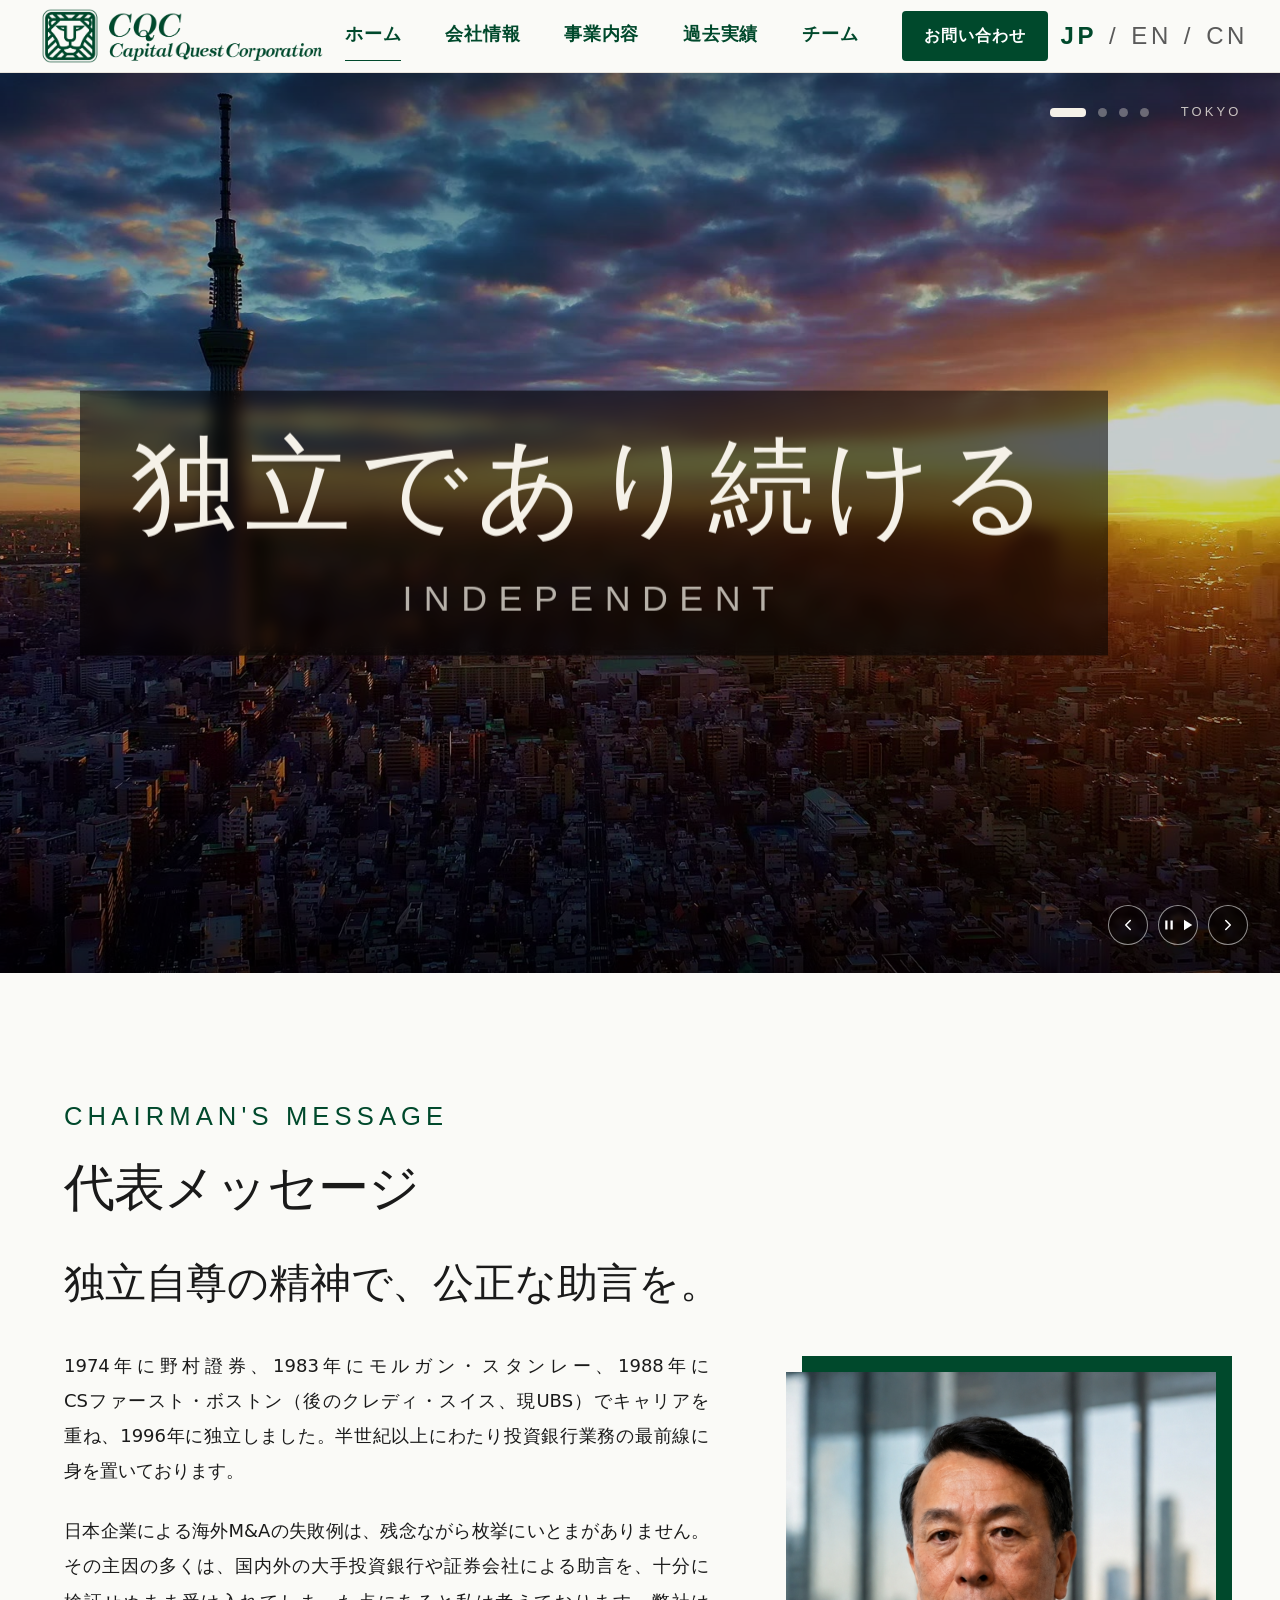
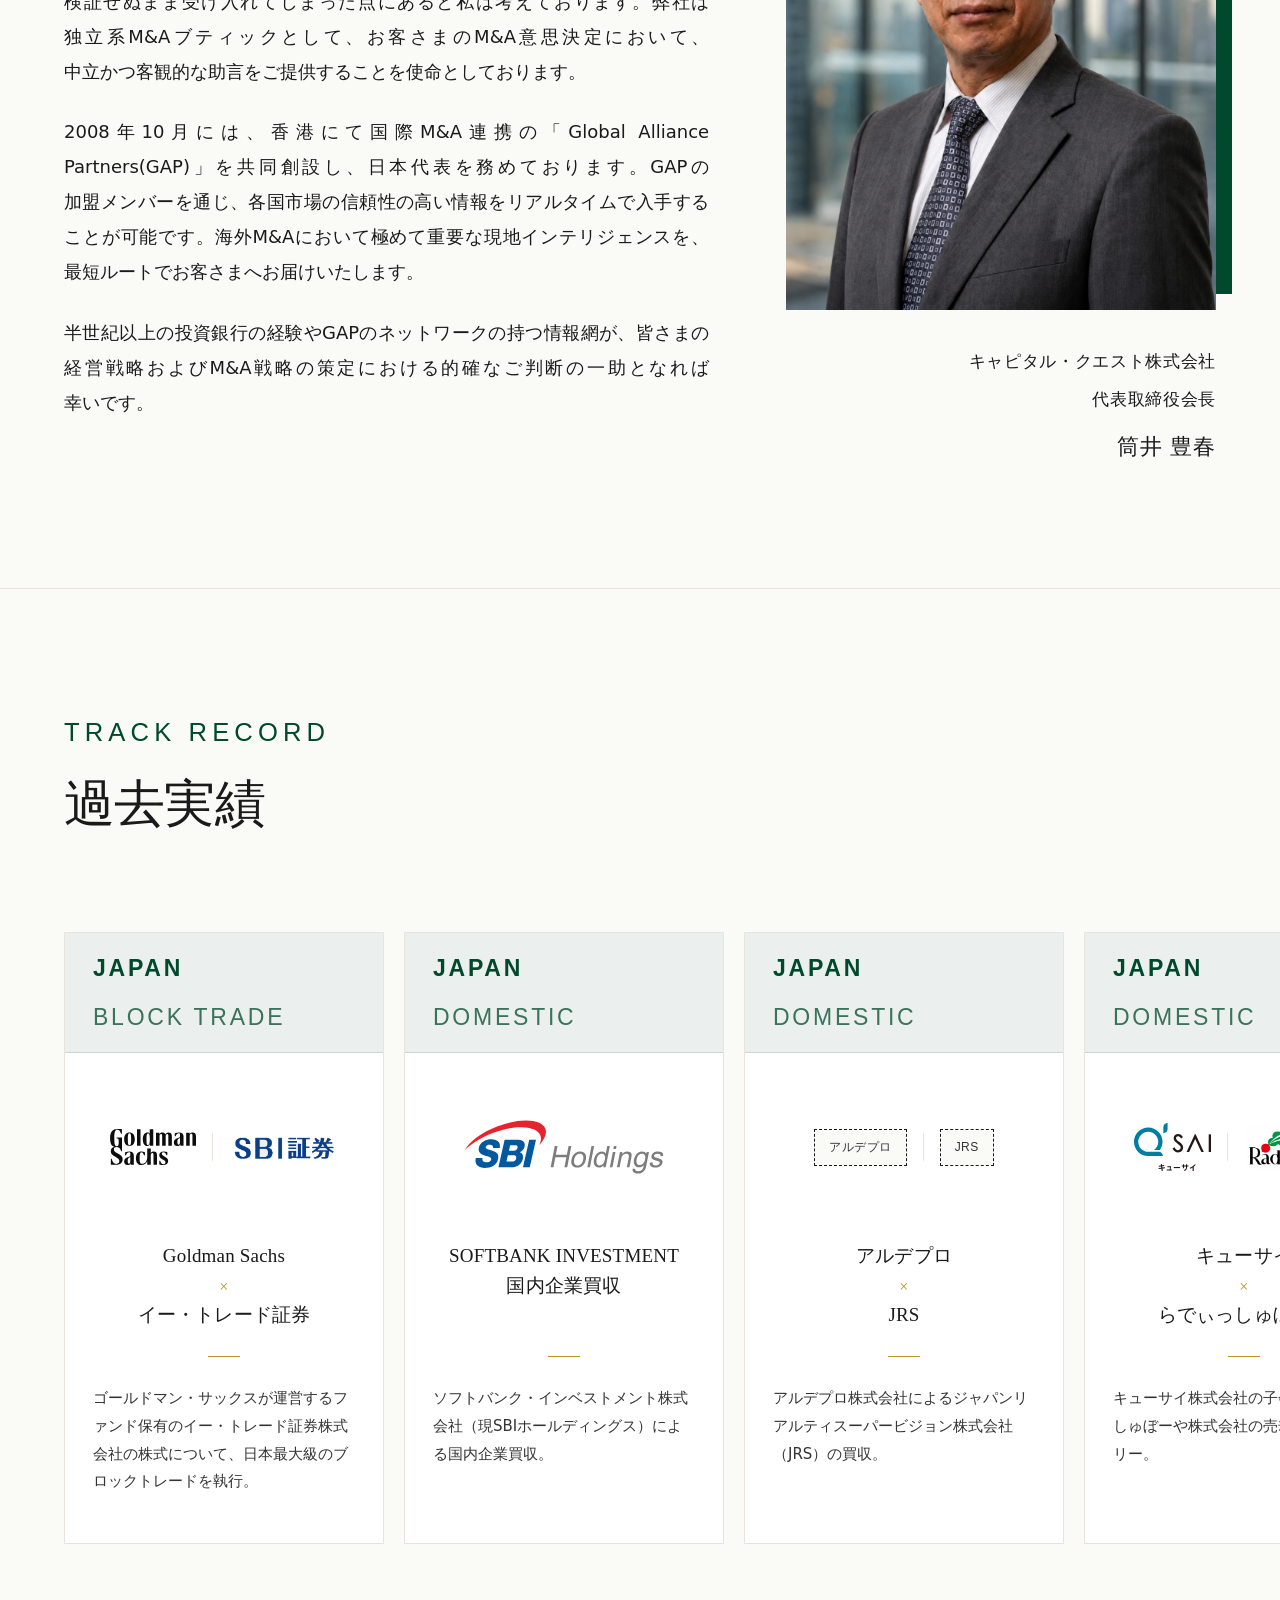
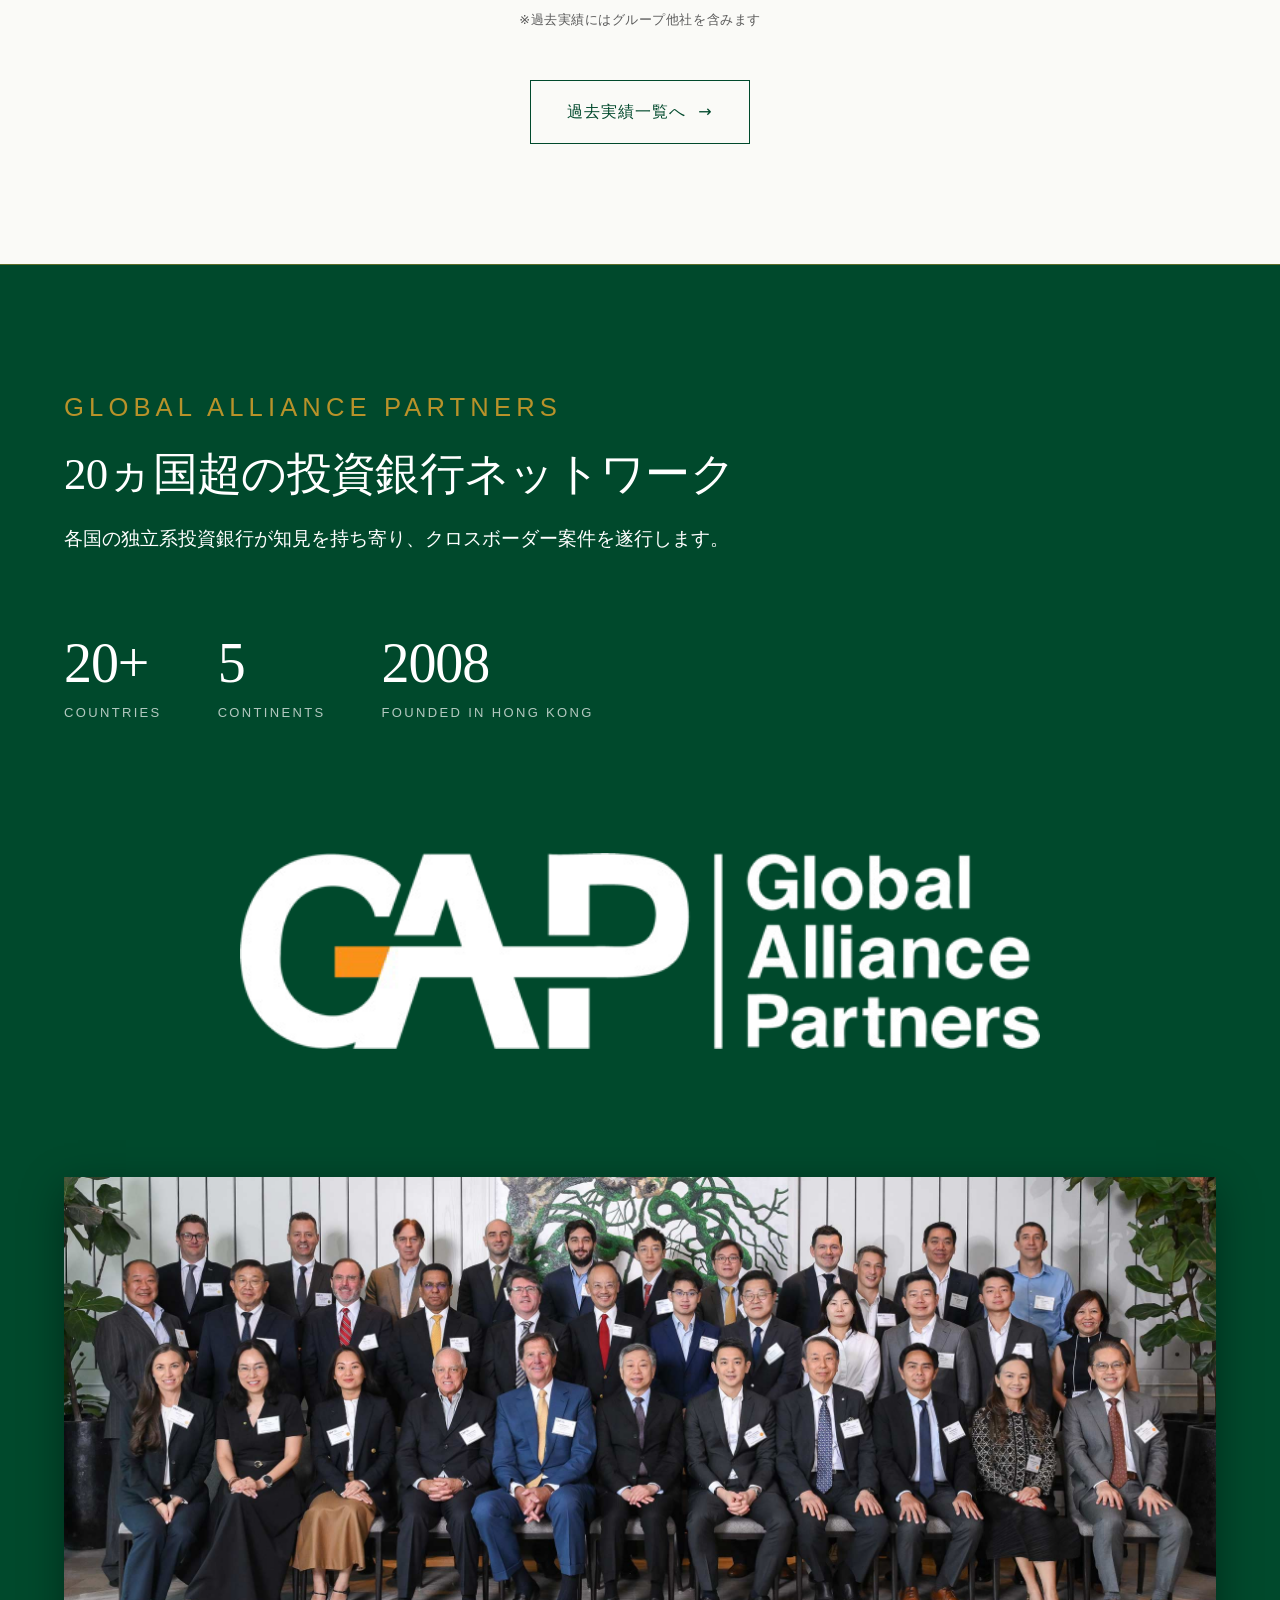
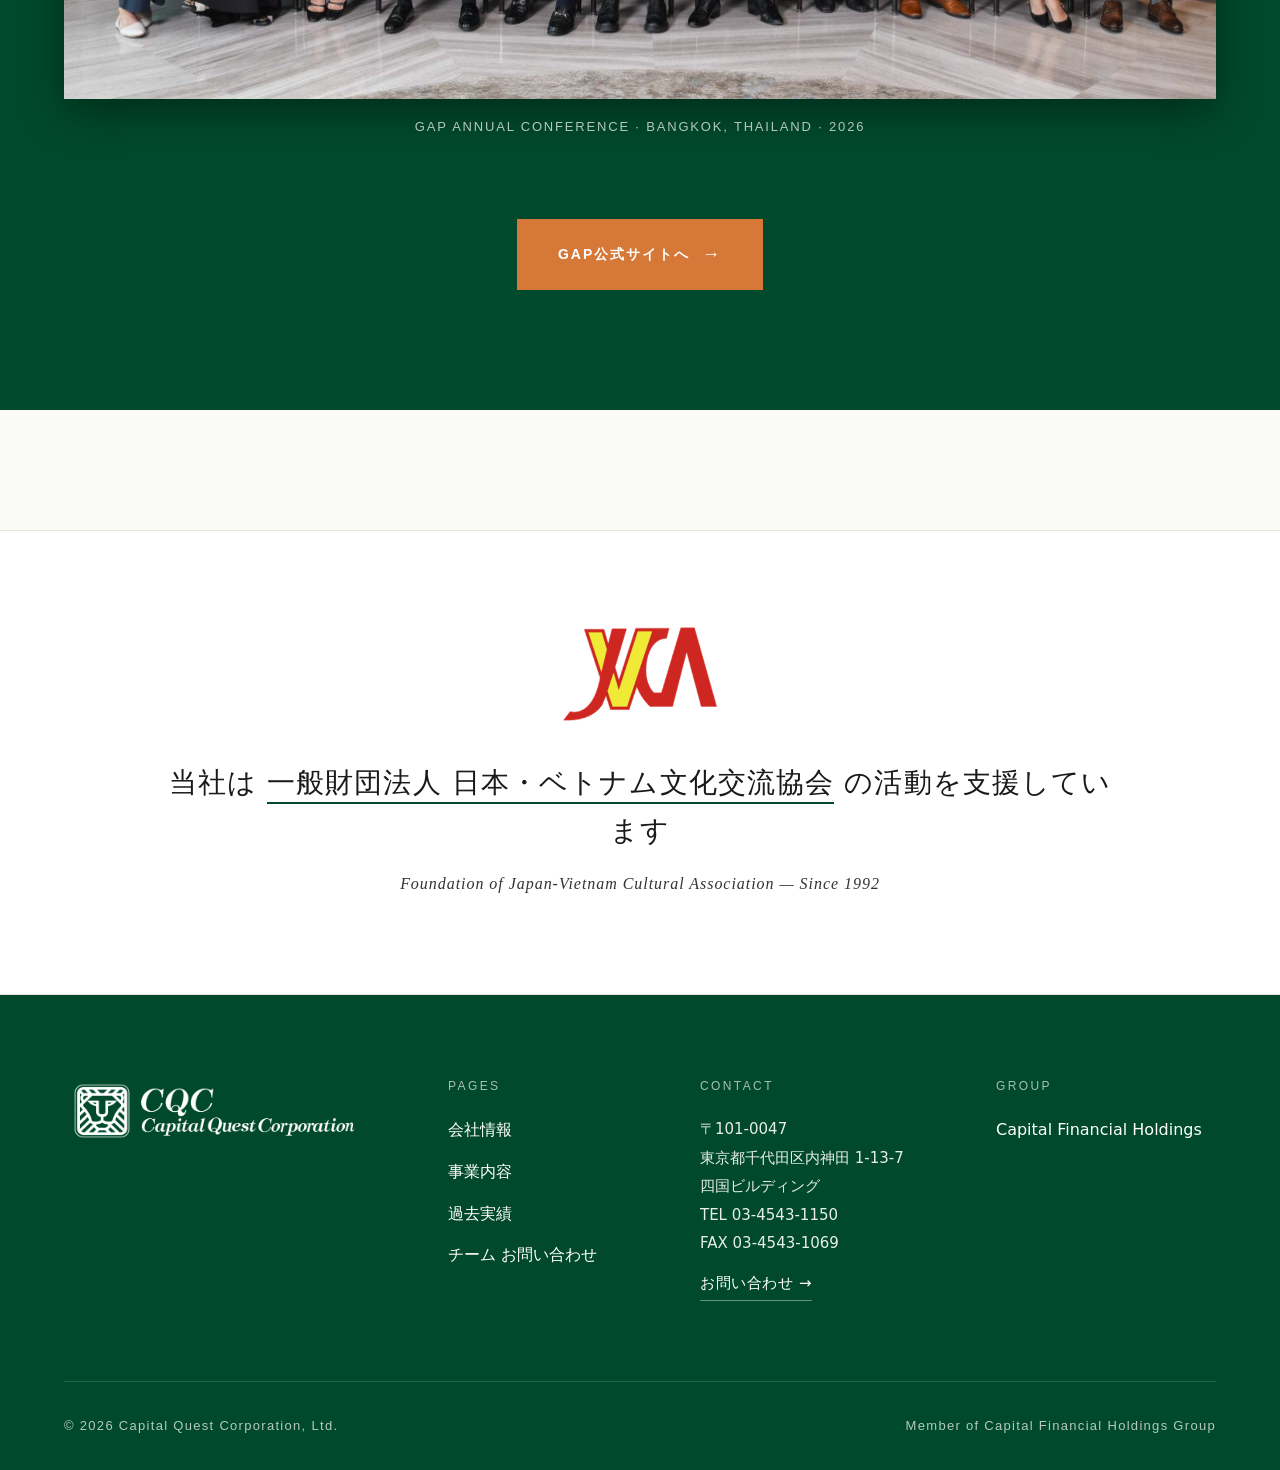
==== commit d76067da: "お問い合わせ導線追加（mailto:方式・3言語対応） - ヘッダーナビに「お問い合わせ / Contact / 联系我们」CTAボタンを追加（JP/EN/CN 全15ページ、mailto:info@" ====
--- a/index.html
+++ b/index.html
@@ -6,7 +6,7 @@
   <title>キャピタル・クエスト株式会社 | Capital Quest Corporation, Ltd.</title>
   <meta name="description" content="独立系M&Aアドバイザリー。キャピタル フィナンシャルホールディングス（CFH）グループの一員として、20ヵ国超のグローバル・アライアンス（GAP）を通じてクロスボーダーM&Aアドバイザリーを提供する。">
   <link rel="canonical" href="https://capital-qc.co.jp/">
-  <link rel="stylesheet" href="assets/css/style.css?v=20260511p">
+  <link rel="stylesheet" href="assets/css/style.css?v=20260513b">
 </head>
 <body>
 
@@ -27,6 +27,7 @@
       <a href="services.html">事業内容</a>
       <a href="track-record.html">過去実績</a>
       <a href="team.html">チーム</a>
+      <a href="mailto:info@capital-qc.co.jp?subject=Capital%20Quest%20Corporation%20%E5%85%AC%E5%BC%8FHP%E3%81%8B%E3%82%89%E3%81%AE%E3%81%8A%E5%95%8F%E3%81%84%E5%90%88%E3%82%8F%E3%81%9B" class="site-nav__cta">お問い合わせ</a>
     </nav>
     <div class="site-nav__lang" aria-label="言語切替">
       <span class="is-active">JP</span>
@@ -457,224 +458,178 @@
      INLINE JS (タブ切替 — GAP Network / About)
      =========================================================== -->
 <script>
+// ===== Track Record カルーセル：マーキー無限ループ化 =====
 (function () {
-  function bindTabs(tabSelector, panelSelector) {
-    var tabs = document.querySelectorAll(tabSelector);
-    tabs.forEach(function (tab) {
-      tab.addEventListener('click', function (e) {
-        e.preventDefault();
-        var targetId = tab.dataset.target;
-        if (!targetId) return;
-
-        // タブの状態
-        tabs.forEach(function (t) {
-          t.classList.remove('is-active');
-          t.setAttribute('aria-selected', 'false');
-        });
-        tab.classList.add('is-active');
-        tab.setAttribute('aria-selected', 'true');
-
-        // パネルの状態
-        var panels = document.querySelectorAll(panelSelector);
-        panels.forEach(function (p) { p.classList.remove('is-active'); });
-        var target = document.getElementById(targetId);
-        if (target) target.classList.add('is-active');
-      });
-    });
-  }
-
-  // Track Record カルーセル：カードを複製してマーキー無限ループ化
-  (function () {
-    var track = document.querySelector('.transactions__track');
-    if (!track) return;
-    var cards = track.querySelectorAll('.tx-card');
-    if (cards.length < 2) return;
-    // 同じカード群をもう一度クローンして連結 → CSS animation で -50% で1周
-    cards.forEach(function (card) {
-      var clone = card.cloneNode(true);
-      clone.setAttribute('aria-hidden', 'true');  // クローンはスクリーンリーダーから隠す
-      track.appendChild(clone);
-    });
-  })();
-
-  // Hero crossfade + telop (TK → NY → HK → VN, 7.5s per city)
-  var layers     = document.querySelectorAll('.hero__media-layer');
-  var telop      = document.getElementById('hero-telop');
-  var cityLabel  = document.getElementById('hero-city-label');
-  var cityDots   = document.querySelectorAll('.hero__city-dot');
+  var track = document.querySelector('.transactions__track');
+  if (!track) return;
+  var cards = track.querySelectorAll('.tx-card');
+  if (cards.length < 2) return;
+  cards.forEach(function (card) {
+    var clone = card.cloneNode(true);
+    clone.setAttribute('aria-hidden', 'true');
+    track.appendChild(clone);
+  });
+})();
+
+// ===== Hero：TK → NY → HK → VN クロスフェード + テロップ + 操作ボタン =====
+(function () {
+  var layers = document.querySelectorAll('.hero__media-layer');
+  if (layers.length < 2) return;
+
+  var telop     = document.getElementById('hero-telop');
+  var cityLabel = document.getElementById('hero-city-label');
+  var cityDots  = document.querySelectorAll('.hero__city-dot');
+  var prevBtn   = document.querySelector('.hero__ctrl--prev');
+  var nextBtn   = document.querySelector('.hero__ctrl--next');
+  var toggleBtn = document.querySelector('.hero__ctrl--toggle');
 
   var cities = [
-    { key:'tk', label:'TOKYO',     keywordEn:'INDEPENDENT',         keywordJp:'独立であり続ける',         startTime: 0, playbackRate: 1    },
-    { key:'ny', label:'NEW YORK',  keywordEn:'TRACK RECORD',        keywordJp:'半世紀の実績',             startTime: 0, playbackRate: 1    },  // NY2.mp4 (22s) で playbackRate 通常、ループ点見えず
-    { key:'hk', label:'HONG KONG', keywordEn:'CROSSBORDER NETWORK', keywordJp:'20ヵ国超のネットワーク',   startTime: 0, playbackRate: 1    },
-    { key:'vn', label:'VIETNAM',   keywordEn:'THE NEXT FUTURE',     keywordJp:'高成長アジアへの接続',     startTime: 0, playbackRate: 1, theme:'light' }
+    { label:'TOKYO',     keywordJp:'独立であり続ける',         keywordEn:'INDEPENDENT' },
+    { label:'NEW YORK',  keywordJp:'半世紀の実績',             keywordEn:'TRACK RECORD' },
+    { label:'HONG KONG', keywordJp:'20ヵ国超のネットワーク',   keywordEn:'CROSSBORDER NETWORK' },
+    { label:'VIETNAM',   keywordJp:'高成長アジアへの接続',     keywordEn:'THE NEXT FUTURE', theme:'light' }
   ];
 
   var CITY_DURATION = 8500;   // 1サイクル
-  var EXIT_TRIGGER  = 6500;   // 退場アニメ開始（テキスト1.6s + バー1.6s 同時退場）
+  var EXIT_TRIGGER  = 6500;   // テロップ退場開始
   var CROSSFADE_MS  = 2100;   // CSS opacity transition (2s) + 余裕
-  var WARMUP_MS     = 300;    // 次動画の先行再生（フェードイン時のデコード遅延を回避）
-
-  if (layers.length > 1) {
-    var idx = 0;
-    var exitTimer = null;
-
-    var prefersReduce = false;
-    try { prefersReduce = window.matchMedia('(prefers-reduced-motion: reduce)').matches; } catch (e) {}
-
-    // 初期化：先頭だけ再生、他は一時停止（cities[].playbackRate を反映）
-    layers.forEach(function (l, i) {
-      var v = l.querySelector('video');
-      if (!v) return;
-      var st = (cities[i] && cities[i].startTime) || 0;
-      var pr = (cities[i] && cities[i].playbackRate) || 1;
-      try { v.playbackRate = pr; } catch (e) {}
-      if (i === 0) { try { v.currentTime = st; v.play(); } catch (e) {} }
-      else         { try { v.pause(); v.currentTime = st; } catch (e) {} }
-    });
-
-    function renderTelop(i) {
-      if (!telop) return;
-      var c = cities[i];
-      telop.className = 'hero__telop is-enter' + (c.theme === 'light' ? ' is-light' : '');
-      telop.innerHTML =
-        '<div class="hero__telop-bar is-enter" id="hero-telop-bar">' +
-          '<div class="hero__telop-jp">' + c.keywordJp + '</div>' +
-          '<div class="hero__telop-en">' + c.keywordEn + '</div>' +
-        '</div>';
+  var WARMUP_MS     = 300;    // 次動画 preload（デコード遅延回避）
+
+  var idx = 0;
+  var isPaused = false;
+  var exitTimer = null;
+  var cycleTimers = [];
+
+  // 初期化：先頭のみ再生
+  layers.forEach(function (l, i) {
+    var v = l.querySelector('video');
+    if (!v) return;
+    if (i === 0) { v.play().catch(function(){}); }
+    else { v.pause(); v.currentTime = 0; }
+  });
+
+  function renderTelop(i) {
+    if (!telop) return;
+    var c = cities[i];
+    telop.className = 'hero__telop is-enter' + (c.theme === 'light' ? ' is-light' : '');
+    telop.innerHTML =
+      '<div class="hero__telop-bar is-enter" id="hero-telop-bar">' +
+        '<div class="hero__telop-jp">' + c.keywordJp + '</div>' +
+        '<div class="hero__telop-en">' + c.keywordEn + '</div>' +
+      '</div>';
+  }
+
+  function triggerExit() {
+    if (!telop) return;
+    telop.classList.remove('is-enter');
+    telop.classList.add('is-exit');
+    var bar = document.getElementById('hero-telop-bar');
+    if (bar) {
+      bar.classList.remove('is-enter');
+      bar.classList.add('is-exit');
     }
-
-    function triggerExit() {
-      if (!telop) return;
-      telop.classList.remove('is-enter');
-      telop.classList.add('is-exit');
-      // 帯と文字を同時退場させる
-      var bar = document.getElementById('hero-telop-bar');
-      if (bar) {
-        bar.classList.remove('is-enter');
-        bar.classList.add('is-exit');
-      }
+  }
+
+  function updateIndicator(i) {
+    cityDots.forEach(function (d, j) { d.classList.toggle('is-active', j === i); });
+    if (cityLabel) cityLabel.textContent = cities[i].label;
+  }
+
+  function warmupLayer(i) {
+    var v = layers[i] && layers[i].querySelector('video');
+    if (!v) return;
+    v.currentTime = 0;
+    var p = v.play();
+    if (p && p.catch) p.catch(function(){});
+  }
+
+  function activateLayer(nextIdx) {
+    if (nextIdx === idx) return;
+    var prevIdx = idx;
+    var next = layers[nextIdx].querySelector('video');
+    if (next && next.paused) next.play().catch(function(){});
+    layers[prevIdx].classList.remove('is-active');
+    idx = nextIdx;
+    layers[idx].classList.add('is-active');
+    // 旧動画はフェードアウト後に停止＋次サイクル用にリセット
+    setTimeout(function () {
+      var prev = layers[prevIdx].querySelector('video');
+      if (prev) { prev.pause(); prev.currentTime = 0; }
+    }, CROSSFADE_MS);
+  }
+
+  function goToCity(i) {
+    if (exitTimer) { clearTimeout(exitTimer); exitTimer = null; }
+    activateLayer(i);
+    renderTelop(i);
+    updateIndicator(i);
+    if (!isPaused) exitTimer = setTimeout(triggerExit, EXIT_TRIGGER);
+  }
+
+  function clearCycle() {
+    cycleTimers.forEach(clearTimeout);
+    cycleTimers = [];
+    if (exitTimer) { clearTimeout(exitTimer); exitTimer = null; }
+  }
+
+  function scheduleNext() {
+    var t1 = setTimeout(function () {
+      var nextIdx = (idx + 1) % cities.length;
+      warmupLayer(nextIdx);
+      var t2 = setTimeout(function () {
+        goToCity(nextIdx);
+        if (!isPaused) scheduleNext();
+      }, WARMUP_MS);
+      cycleTimers.push(t2);
+    }, CITY_DURATION - WARMUP_MS);
+    cycleTimers.push(t1);
+  }
+
+  function startCycle() {
+    isPaused = false;
+    if (!exitTimer) exitTimer = setTimeout(triggerExit, EXIT_TRIGGER);
+    scheduleNext();
+  }
+
+  function pauseHero() {
+    isPaused = true;
+    clearCycle();
+    var v = layers[idx].querySelector('video');
+    if (v) v.pause();
+    if (toggleBtn) {
+      toggleBtn.classList.add('is-paused');
+      toggleBtn.setAttribute('aria-pressed', 'true');
+      toggleBtn.setAttribute('aria-label', '再生');
     }
-
-    function updateIndicator(i) {
-      cityDots.forEach(function (d, j) { d.classList.toggle('is-active', j === i); });
-      if (cityLabel) cityLabel.textContent = cities[i].label;
+  }
+
+  function playHero() {
+    var v = layers[idx].querySelector('video');
+    if (v) v.play().catch(function(){});
+    startCycle();
+    if (toggleBtn) {
+      toggleBtn.classList.remove('is-paused');
+      toggleBtn.setAttribute('aria-pressed', 'false');
+      toggleBtn.setAttribute('aria-label', '一時停止');
     }
-
-    // 次動画を事前ウォームアップ（再生開始するが is-active は付けない＝まだ不可視）
-    function warmupLayer(i) {
-      var v = layers[i] && layers[i].querySelector('video');
-      if (!v) return;
-      var st = (cities[i] && cities[i].startTime) || 0;
-      var pr = (cities[i] && cities[i].playbackRate) || 1;
-      try { v.playbackRate = pr; v.currentTime = st; var p = v.play(); if (p && p.catch) p.catch(function(){}); } catch (e) {}
-    }
-
-    function activateLayer(nextIdx) {
-      if (nextIdx === idx) return;
-      var prevIdx = idx;
-      // 次動画を保険として再度 play（warmup で開始済みでも問題なし）
-      var next = layers[nextIdx].querySelector('video');
-      if (next && next.paused) { try { next.play(); } catch (e) {} }
-
-      // クロスフェード開始
-      layers[prevIdx].classList.remove('is-active');
-      idx = nextIdx;
-      layers[idx].classList.add('is-active');
-      // 旧動画はフェードアウト完了後に停止（currentTime は startTime にリセット＝次サイクル開始時の準備）
-      setTimeout(function () {
-        var prev = layers[prevIdx].querySelector('video');
-        if (prev) {
-          var st = (cities[prevIdx] && cities[prevIdx].startTime) || 0;
-          try { prev.pause(); prev.currentTime = st; } catch (e) {}
-        }
-      }, CROSSFADE_MS);
-    }
-
-    var isPaused = false;
-
-    function goToCity(i) {
-      if (exitTimer) { clearTimeout(exitTimer); exitTimer = null; }
-      activateLayer(i);
-      renderTelop(i);
-      updateIndicator(i);
-      if (!isPaused) {
-        exitTimer = setTimeout(triggerExit, EXIT_TRIGGER);
-      }
-    }
-
-    // 初期テロップ（layer[0]はHTMLで既に is-active）
-    renderTelop(0);
-    updateIndicator(0);
-
-    // ---- サイクル管理（pause/resume 対応） ----
-    var cycleTimers = [];
-    function clearCycle() {
-      cycleTimers.forEach(function (t) { clearTimeout(t); });
-      cycleTimers = [];
-      if (exitTimer) { clearTimeout(exitTimer); exitTimer = null; }
-    }
-    function scheduleNext() {
-      var warmupAt = CITY_DURATION - WARMUP_MS;
-      var t1 = setTimeout(function () {
-        var nextIdx = (idx + 1) % cities.length;
-        warmupLayer(nextIdx);
-        var t2 = setTimeout(function () {
-          goToCity(nextIdx);
-          if (!isPaused) scheduleNext();
-        }, WARMUP_MS);
-        cycleTimers.push(t2);
-      }, warmupAt);
-      cycleTimers.push(t1);
-    }
-    function startCycle() {
-      isPaused = false;
-      if (!exitTimer) exitTimer = setTimeout(triggerExit, EXIT_TRIGGER);
-      scheduleNext();
-    }
-
-    // ---- 操作ボタン ----
-    var prevBtn   = document.querySelector('.hero__ctrl--prev');
-    var nextBtn   = document.querySelector('.hero__ctrl--next');
-    var toggleBtn = document.querySelector('.hero__ctrl--toggle');
-
-    function pauseHero() {
-      isPaused = true;
-      clearCycle();
-      var v = layers[idx].querySelector('video');
-      if (v) { try { v.pause(); } catch (e) {} }
-      if (toggleBtn) {
-        toggleBtn.classList.add('is-paused');
-        toggleBtn.setAttribute('aria-pressed', 'true');
-        toggleBtn.setAttribute('aria-label', '再生');
-      }
-    }
-    function playHero() {
-      var v = layers[idx].querySelector('video');
-      if (v) { try { var p = v.play(); if (p && p.catch) p.catch(function(){}); } catch (e) {} }
-      startCycle();
-      if (toggleBtn) {
-        toggleBtn.classList.remove('is-paused');
-        toggleBtn.setAttribute('aria-pressed', 'false');
-        toggleBtn.setAttribute('aria-label', '一時停止');
-      }
-    }
-    function jumpTo(i) {
-      var wasPaused = isPaused;
-      clearCycle();
-      warmupLayer(i);
-      goToCity(i);
-      if (!wasPaused) startCycle();
-    }
-
-    if (prevBtn)   prevBtn.addEventListener('click', function () { jumpTo((idx - 1 + cities.length) % cities.length); });
-    if (nextBtn)   nextBtn.addEventListener('click', function () { jumpTo((idx + 1) % cities.length); });
-    if (toggleBtn) toggleBtn.addEventListener('click', function () { if (isPaused) playHero(); else pauseHero(); });
-
-    // サイクルは prefers-reduced-motion に関わらず常に開始
-    // （CSS側の @media (prefers-reduced-motion: reduce) で進入/退出アニメだけ抑制される）
-    startCycle();
-  }
+  }
+
+  function jumpTo(i) {
+    var wasPaused = isPaused;
+    clearCycle();
+    warmupLayer(i);
+    goToCity(i);
+    if (!wasPaused) startCycle();
+  }
+
+  if (prevBtn)   prevBtn.addEventListener('click', function () { jumpTo((idx - 1 + cities.length) % cities.length); });
+  if (nextBtn)   nextBtn.addEventListener('click', function () { jumpTo((idx + 1) % cities.length); });
+  if (toggleBtn) toggleBtn.addEventListener('click', function () { isPaused ? playHero() : pauseHero(); });
+
+  // 初期表示 → サイクル開始
+  renderTelop(0);
+  updateIndicator(0);
+  startCycle();
 })();
 </script>
 <script src="assets/js/site.js?v=20260511o" defer></script>
@@ -711,7 +666,8 @@
           <li><a href="about.html">会社情報</a></li>
           <li><a href="services.html">事業内容</a></li>
           <li><a href="track-record.html">過去実績</a></li>
-          <li><a href="team.html">チーム</a></li>
+          <li><a href="team.html">チーム</a>
+      <a href="mailto:info@capital-qc.co.jp?subject=Capital%20Quest%20Corporation%20%E5%85%AC%E5%BC%8FHP%E3%81%8B%E3%82%89%E3%81%AE%E3%81%8A%E5%95%8F%E3%81%84%E5%90%88%E3%82%8F%E3%81%9B" class="site-nav__cta">お問い合わせ</a></li>
         </ul>
       </div>
 
@@ -724,6 +680,7 @@
           TEL 03-4543-1150<br>
           FAX 03-4543-1069
         </address>
+        <a href="mailto:info@capital-qc.co.jp?subject=Capital%20Quest%20Corporation%20%E5%85%AC%E5%BC%8FHP%E3%81%8B%E3%82%89%E3%81%AE%E3%81%8A%E5%95%8F%E3%81%84%E5%90%88%E3%82%8F%E3%81%9B" class="site-footer__contact-link">お問い合わせ →</a>
       </div>
 
       <div class="site-footer__col">
--- a/assets/css/style.css
+++ b/assets/css/style.css
@@ -1,4195 +1,2804 @@
-/* =====================================================
-   CQC Website — style.css
-   v0.1 (2026-04-27)
-   Plain HTML + 自作CSS。フレームワーク不使用。
-   全設計値は :root に集約。微調整は :root の値変更で全頁伝播。
-   ===================================================== */
-
-/* -----------------------------------------------------
-   1. Design Tokens (:root variables)
-   ----------------------------------------------------- */
-:root {
-  /* Brand colors */
-  --c-forest:       #00492C;   /* CQC公式 / Primary */
-  --c-forest-deep:  #003620;   /* hover / 深調 */
-  --c-forest-soft:  #E5EDE9;   /* 淡背景 */
-  --c-gold:         #B8922A;   /* アクセント（最小限・下線） */
-
-  /* Surfaces */
-  --c-bg:           #FAFAF7;   /* warm ivory（基本背景） */
-  --c-paper:        #FFFFFF;   /* カード等 */
-  --c-ink:          #1A1A1A;   /* 本文 */
-  --c-ink-muted:    #333333;   /* 補足（強化済） */
-  --c-ink-faint:    #5A5A5A;   /* キャプション（強化済） */
-  --c-border:       #E8E4DC;   /* 罫線 */
-  --c-border-strong:#1A1A1A;   /* 強調罫線 */
-
-  /* Typography stacks (OS fonts only — no webfont) */
-  --font-mincho:
-      "Hiragino Mincho ProN", "Hiragino Mincho Pro",
-      "Yu Mincho", "YuMincho", "ＭＳ 明朝", serif;
-  --font-gothic:
-      "Hiragino Sans", "Hiragino Kaku Gothic ProN",
-      "Yu Gothic Medium", YuGothic, "Yu Gothic",
-      "Meiryo UI", Meiryo, "Noto Sans JP",
-      system-ui, -apple-system, sans-serif;
-  /* serif-en は --font-mincho にエイリアス（フォントファミリー数を3に集約） */
-  --font-serif-en: var(--font-mincho);
-  --font-sans-en:
-      "Helvetica Neue", Helvetica, Arial,
-      "Liberation Sans", sans-serif;
-
-  /* Type scale — 4 tiers only (Display / Title / Body / Caption)
-     全画面で視認性と一貫性を確保。これ以外のサイズは原則使わない。 */
-  --fs-display:  clamp(2.75rem, 5vw,   4.5rem);    /* T1 — Hero H1 only */
-  --fs-title:    clamp(1.5rem,  2.5vw, 2.125rem);  /* T2 — eyebrow override / h2 / pull / hero subhead */
-  --fs-body:     1rem;                              /* T3 — paragraphs / sub / lead / mission body */
-  --fs-caption:  0.8125rem;                         /* T4 — labels / tags / marker labels */
-
-  /* Legacy aliases (互換性のため残置。新規は上記4トークンを使うこと) */
-  --fs-h1:       var(--fs-display);
-  --fs-h2:       var(--fs-title);
-  --fs-h3:       var(--fs-body);
-  --fs-small:    var(--fs-caption);
-  --fs-eyebrow:  var(--fs-caption);
-  --fs-stat-num: var(--fs-display);
-
-  --lh-display: 1.25;
-  --lh-heading: 1.4;
-  --lh-body:    1.85;        /* 和文向け広め */
-
-  /* Spacing scale */
-  --space-section:   120px;  /* セクション間 */
-  --space-block:     80px;   /* ブロック間 */
-  --space-element:   32px;
-  --space-tight:     16px;
-  --space-hairline:  8px;
-
-  /* Layout */
-  --max-w:    1280px;
-  --gutter:   clamp(24px, 5vw, 64px);
-  --nav-h:    72px;
-
-  /* Borders & shadow */
-  --radius:        2px;
-  --shadow-soft:   0 4px 16px rgba(0, 0, 0, 0.08);
-  --shadow-hover:  0 8px 24px rgba(0, 0, 0, 0.12);
-
-  /* Motion */
-  --ease:         cubic-bezier(0.4, 0, 0.2, 1);
-  --duration:     200ms;
-  --duration-lg:  400ms;
-}
-
-/* -----------------------------------------------------
-   2. Reset (minimal)
-   ----------------------------------------------------- */
-*, *::before, *::after { box-sizing: border-box; }
-* { margin: 0; padding: 0; }
-
-html {
-  -webkit-text-size-adjust: 100%;
-  -webkit-font-smoothing: antialiased;
-  -moz-osx-font-smoothing: grayscale;
-  scroll-behavior: smooth;
-}
-
-body {
-  background: var(--c-bg);
-  color: var(--c-ink);
-  font-family: var(--font-gothic);
-  font-size: var(--fs-body);
-  line-height: var(--lh-body);
-  font-feature-settings: "palt" 1;  /* 和文プロポーショナル詰め */
-}
-
-img, svg { display: block; max-width: 100%; height: auto; }
-a { color: inherit; text-decoration: none; transition: opacity var(--duration) var(--ease); }
-a:hover { opacity: 0.7; }
-button { font: inherit; background: none; border: 0; cursor: pointer; color: inherit; }
-ul, ol { list-style: none; }
-
-/* -----------------------------------------------------
-   3. Japanese typography rules
-   ----------------------------------------------------- */
-.jp-justify {
-  text-align: justify;
-  text-justify: inter-ideograph;
-  word-break: auto-phrase;
-  line-break: strict;
-  hanging-punctuation: allow-end;
-}
-
-/* -----------------------------------------------------
-   4. Layout primitives
-   ----------------------------------------------------- */
-.container {
-  width: 100%;
-  max-width: var(--max-w);
-  margin-inline: auto;
-  padding-inline: var(--gutter);
-}
-
-.section {
-  padding-block: var(--space-section);
-}
-
-.section--tight {
-  padding-block: var(--space-block);
-}
-
-.divider {
-  height: 1px;
-  background: var(--c-border);
-  border: 0;
-}
-
-/* -----------------------------------------------------
-   5. Typography utilities
-   ----------------------------------------------------- */
-.eyebrow {
-  font-family: var(--font-sans-en);
-  font-size: var(--fs-eyebrow);
-  font-weight: 500;
-  letter-spacing: 0.2em;
-  text-transform: uppercase;
-  color: var(--c-forest);
-  display: inline-block;
-}
-
-.display {
-  font-family: var(--font-mincho);
-  font-size: var(--fs-display);
-  font-weight: 500;
-  line-height: var(--lh-display);
-  letter-spacing: -0.01em;
-  color: var(--c-ink);
-}
-
-.h1 {
-  font-family: var(--font-mincho);
-  font-size: var(--fs-h1);
-  font-weight: 500;
-  line-height: var(--lh-heading);
-  letter-spacing: -0.005em;
-}
-
-.h2 {
-  font-family: var(--font-mincho);
-  font-size: var(--fs-h2);
-  font-weight: 500;
-  line-height: var(--lh-heading);
-}
-
-.h3 {
-  font-family: var(--font-gothic);
-  font-size: var(--fs-h3);
-  font-weight: 600;
-  line-height: var(--lh-heading);
-}
-
-.lead {
-  font-family: var(--font-mincho);
-  font-size: clamp(1.125rem, 1.75vw, 1.375rem);
-  line-height: 1.85;
-  color: var(--c-ink);
-}
-
-.body-text {
-  font-family: var(--font-gothic);
-  font-size: var(--fs-body);
-  line-height: var(--lh-body);
-  color: var(--c-ink);
-}
-
-.muted { color: var(--c-ink-muted); }
-.faint { color: var(--c-ink-faint); }
-
-.num {
-  font-family: var(--font-serif-en);
-  font-variant-numeric: tabular-nums;
-  font-feature-settings: "tnum" 1;
-}
-
-/* -----------------------------------------------------
-   6. Header / Nav
-   ----------------------------------------------------- */
-.site-header {
-  position: sticky;
-  top: 0;
-  z-index: 50;
-  background: rgba(250, 250, 247, 0.92);
-  backdrop-filter: saturate(180%) blur(12px);
-  -webkit-backdrop-filter: saturate(180%) blur(12px);
-  border-bottom: 1px solid var(--c-border);
-}
-
-.site-header__inner {
-  display: flex;
-  align-items: center;
-  justify-content: space-between;
-  height: var(--nav-h);
-  padding-inline: clamp(20px, 2.5vw, 40px);
-}
-
-.site-logo {
-  display: flex;
-  align-items: center;
-  gap: 12px;
-}
-
-.site-logo img {
-  height: 72px;
-  width: auto;
-}
-
-.site-nav {
-  display: flex;
-  gap: 44px;
-}
-
-.site-nav a {
-  font-family: var(--font-gothic);
-  font-size: 1.125rem;
-  font-weight: 700;
-  color: var(--c-forest);
-  letter-spacing: 0.04em;
-  position: relative;
-  padding-block: 6px;
-}
-
-.site-nav a::after {
-  content: "";
-  position: absolute;
-  left: 0;
-  bottom: 0;
-  width: 100%;
-  height: 1px;
-  background: var(--c-forest);
-  transform: scaleX(0);
-  transform-origin: left;
-  transition: transform var(--duration) var(--ease);
-}
-
-.site-nav a:hover { opacity: 1; }
-.site-nav a:hover::after,
-.site-nav a.is-active::after { transform: scaleX(1); }
-
-.site-nav__lang {
-  display: flex;
-  align-items: center;
-  gap: 12px;
-  font-family: var(--font-sans-en);
-  font-size: 1.5rem;  /* 24px (元 12px、2 倍) */
-  letter-spacing: 0.15em;
-}
-.site-nav__lang span { color: var(--c-ink-faint); }
-.site-nav__lang .is-active { color: var(--c-forest); font-weight: 600; }
-.site-nav__lang a {
-  color: var(--c-ink-faint);
-  text-decoration: none;
-  transition: color var(--duration) var(--ease);
-}
-.site-nav__lang a:hover { color: var(--c-ink); }
-
-/* モバイル/タブレットだけ言語トグルを縮小 + 間隔詰め */
-@media (max-width: 1024px) {
-  .site-nav__lang {
-    font-size: 0.8125rem;  /* 13px */
-    gap: 4px;
-    letter-spacing: 0.06em;
-  }
-}
-
-/* ---- Hamburger toggle (mobile only) ---- */
-.site-nav-toggle {
-  display: none;
-  width: 44px;
-  height: 44px;
-  margin: 0;
-  padding: 0;
-  background: transparent;
-  border: 0;
-  cursor: pointer;
-  position: relative;
-  z-index: 60;
-  -webkit-appearance: none;
-}
-.site-nav-toggle__bar,
-.site-nav-toggle__bar::before,
-.site-nav-toggle__bar::after {
-  display: block;
-  width: 24px;
-  height: 2px;
-  background: var(--c-forest);
-  position: absolute;
-  left: 50%;
-  transform: translateX(-50%);
-  transition: transform 0.25s ease, top 0.25s ease, opacity 0.2s ease;
-}
-.site-nav-toggle__bar {
-  top: 50%;
-  margin-top: -1px;
-}
-.site-nav-toggle__bar::before { content: ''; top: -8px; }
-.site-nav-toggle__bar::after  { content: ''; top:  8px; }
-
-.site-nav-toggle.is-open .site-nav-toggle__bar { background: transparent; }
-.site-nav-toggle.is-open .site-nav-toggle__bar::before {
-  top: 0;
-  transform: translateX(-50%) rotate(45deg);
-}
-.site-nav-toggle.is-open .site-nav-toggle__bar::after {
-  top: 0;
-  transform: translateX(-50%) rotate(-45deg);
-}
-
-/* -----------------------------------------------------
-   7. Hero (A案 Centerview Style)
-   ----------------------------------------------------- */
-.hero {
-  position: relative;
-  padding-block: clamp(96px, 14vh, 180px) clamp(80px, 12vh, 140px);
-  min-height: 100vh;
-  display: flex;
-  align-items: center;
-  background: #0a0a0a;
-  overflow: hidden;
-  text-align: center;
-}
-
-@media (max-width: 1024px) {
-  .hero { height: 45vh; min-height: 340px; padding-block: 0; }
-}
-
-@media (max-width: 768px) {
-  .hero { height: 38vh; min-height: 300px; padding-block: 0; }
-}
-
-/* Houlihan-style full-bleed media layer */
-.hero__media {
-  position: absolute;
-  inset: 0;
-  z-index: 0;
-  overflow: hidden;
-}
-.hero__media-layer {
-  position: absolute;
-  inset: 0;
-  opacity: 0;
-  /* 2秒クロスフェード、cubic-bezier で柔らかい立ち上がり・収束 */
-  transition: opacity 2s cubic-bezier(0.45, 0, 0.25, 1);
-  will-change: opacity;
-  /* GPU レイヤーに昇格して描画安定化 */
-  transform: translateZ(0);
-}
-.hero__media-layer.is-active { opacity: 1; }
-.hero__media-layer video {
-  width: 100%;
-  height: 100%;
-  object-fit: cover;
-  display: block;
-  /* GPU レイヤーで描画。scale や animation は付けない（震え防止） */
-  transform: translateZ(0);
-  backface-visibility: hidden;
-}
-/* TK / NY: ビル・タワー先端まで表示するため上端に揃える */
-.hero__media-layer[data-scene="tk"] video,
-.hero__media-layer[data-scene="ny"] video {
-  object-position: center top;
-}
-.hero__overlay {
-  position: absolute;
-  inset: 0;
-  z-index: 1;
-  pointer-events: none;
-  background:
-    linear-gradient(180deg,
-      rgba(0,0,0,0.55) 0%,
-      rgba(0,0,0,0.20) 35%,
-      rgba(0,0,0,0.20) 60%,
-      rgba(0,0,0,0.65) 100%);
-}
-.hero > .container {
-  position: relative;
-  z-index: 2;
-  width: 100%;
-}
-
-/* Text color + size overrides on dark media (Houlihan / Lazard standard) */
-.hero .hero__eyebrow  {
-  color: rgba(245,241,232,0.78);
-  font-size: clamp(1.25rem, 2vw, 1.625rem);
-}
-.hero__brand-logotype {
-  display: block;
-  height: clamp(70px, 8.7vw, 120px);
-  width: auto;
-}
-.hero .hero__h1       { color: #F5F1E8; font-size: clamp(3.5rem, 6.5vw, 6rem); white-space: nowrap; }
-.hero .hero__subhead  { color: #F5F1E8; font-size: clamp(1.5rem, 2.5vw, 2.125rem); }
-.hero .hero__lead     { color: rgba(245,241,232,0.82); }
-.hero .hero__stats    { border-top-color: rgba(245,241,232,0.22); }
-.hero .stat__num      { color: var(--c-gold); }
-.hero .stat__label    { color: rgba(245,241,232,0.72); }
-.hero .stat__sublabel { color: rgba(245,241,232,0.55); }
-
-@media (prefers-reduced-motion: reduce) {
-  /* Keep poster/video visible; just disable crossfade animation. JS also halts the cycle. */
-  .hero__media-layer { transition: none; }
-}
-
-.hero__inner {
-  display: grid;
-  gap: var(--space-element);
-  max-width: 960px;
-  margin-inline: auto;
-  justify-items: center;
-}
-
-.hero__eyebrow {
-  margin-bottom: 8px;
-}
-
-.hero__h1 {
-  font-family: var(--font-mincho);
-  font-size: var(--fs-display);
-  font-weight: 500;
-  line-height: var(--lh-display);
-  letter-spacing: -0.015em;
-  color: var(--c-ink);
-}
-
-.hero__subhead {
-  font-family: var(--font-mincho);
-  font-size: clamp(1.25rem, 2vw, 1.625rem);
-  font-weight: 400;
-  line-height: 1.7;
-  color: var(--c-ink);
-  margin-top: -8px;
-}
-
-.hero__lead {
-  font-family: var(--font-gothic);
-  font-size: clamp(0.9375rem, 1.2vw, 1.0625rem);
-  line-height: 1.95;
-  color: var(--c-ink-muted);
-  max-width: 56ch;
-  margin-top: 8px;
-}
-
-/* Hero stats — institutional 3-column */
-.hero__stats {
-  margin-top: var(--space-block);
-  display: grid;
-  grid-template-columns: repeat(3, minmax(0, 1fr));
-  gap: var(--space-element);
-  border-top: 1px solid var(--c-border);
-  padding-top: var(--space-element);
-  max-width: 720px;
-}
-
-.stat__num {
-  font-family: var(--font-serif-en);
-  font-variant-numeric: tabular-nums;
-  font-feature-settings: "tnum" 1;
-  font-size: var(--fs-stat-num);
-  font-weight: 400;
-  line-height: 1;
-  color: var(--c-forest);
-  letter-spacing: -0.02em;
-}
-
-.stat__label {
-  margin-top: 12px;
-  font-family: var(--font-sans-en);
-  font-size: 0.75rem;
-  letter-spacing: 0.15em;
-  text-transform: uppercase;
-  color: var(--c-ink-muted);
-  line-height: 1.5;
-}
-
-.stat__sublabel {
-  font-family: var(--font-gothic);
-  font-size: 0.8125rem;
-  color: var(--c-ink-faint);
-  margin-top: 4px;
-  letter-spacing: 0.02em;
-}
-
-/* Subtle decorative gold rule */
-.hero__rule {
-  width: 48px;
-  height: 1px;
-  background: var(--c-gold);
-  margin-bottom: 16px;
-}
-
-/* -----------------------------------------------------
-   7-b. Hero Telop  (TK→NY→HK→VN ローテーション字幕)
-        和文(大) → 英文 → 都市名 の順に下から上に積層。
-        黒帯は左から右へ広がって出現、左方向へ縮んで消える。
-   ----------------------------------------------------- */
-
-/* City indicator (top-right) */
-.hero__cities {
-  position: absolute;
-  top: 12px;
-  right: 12px;
-  z-index: 4;
-  display: flex;
-  align-items: center;
-  gap: 8px;
-  pointer-events: none;
-}
-.hero__city-dot {
-  width: 6px;
-  height: 6px;
-  background: rgba(245,241,232,0.35);
-  border-radius: 50%;
-  transition: width 0.4s ease, background 0.4s ease, border-radius 0.4s ease;
-}
-.hero__city-dot.is-active {
-  background: #F5F1E8;
-  width: 24px;
-  border-radius: 3px;
-}
-.hero__city-label {
-  margin-left: 14px;
-  font-family: var(--font-sans-en);
-  font-size: 11px;
-  color: rgba(245,241,232,0.78);
-  letter-spacing: 0.2em;
-  text-transform: uppercase;
-}
-
-/* Telop block (vertically centered, full-width with side margins — unified PC + mobile) */
-.hero__telop {
-  position: absolute;
-  z-index: 3;
-  top: 50%;
-  left: 16px;
-  right: 16px;
-  transform: translateY(-50%);
-  max-width: none;
-  pointer-events: none;
-}
-.hero__telop-bar {
-  position: relative;
-  overflow: hidden;
-  padding: 12px 14px;
-  background: rgba(0,0,0,0.78);
-  -webkit-backdrop-filter: blur(8px);
-          backdrop-filter: blur(8px);
-  transform: scaleX(0);
-  transform-origin: left center;
-}
-
-/* FB2: 暗背景シーン（VN）用 — 白帯 + 墨文字で視認性確保 */
-.hero__telop.is-light .hero__telop-bar  { background: rgba(255,255,255,0.55); }
-.hero__telop.is-light .hero__telop-jp   { color: #1a1a1a; }
-.hero__telop.is-light .hero__telop-en   { color: rgba(26,26,26,0.65); }
-
-/* === 黒帯：よりゆっくり優雅に展開 === */
-.hero__telop-bar.is-enter {
-  animation: cqcHeroBarEnter 1.2s cubic-bezier(0.16, 1, 0.3, 1) 1.4s forwards;
-}
-.hero__telop-bar.is-exit {
-  transform-origin: left center;
-  /* 文字と同期してゆっくり退場 */
-  animation: cqcHeroBarExit 1.6s cubic-bezier(0.22, 1, 0.36, 1) forwards;
-}
-@keyframes cqcHeroBarEnter { from { transform: scaleX(0); } to { transform: scaleX(1); } }
-@keyframes cqcHeroBarExit  { from { transform: scaleX(1); } to { transform: scaleX(0); } }
-
-/* === 文字：opacity + slide + blur のレイヤード演出 === */
-.hero__telop-jp {
-  font-family: var(--font-mincho);
-  font-size: clamp(16px, 4.4vw, 22px);
-  font-weight: 400;
-  color: #F5F1E8;
-  letter-spacing: 0.08em;
-  line-height: 1.4;
-  margin-bottom: 8px;
-  white-space: normal;
-  opacity: 0;
-  transform: translateY(24px);
-  filter: blur(10px);
-  will-change: opacity, transform, filter;
-}
-.hero__telop-en {
-  font-family: var(--font-sans-en);
-  font-size: 10px;
-  font-weight: 500;
-  color: rgba(245,241,232,0.72);
-  letter-spacing: 0.24em;
-  text-transform: uppercase;
-  opacity: 0;
-  transform: translateY(20px);
-  filter: blur(8px);
-  will-change: opacity, transform, filter;
-}
-.hero__telop-city {
-  font-family: var(--font-sans-en);
-  font-size: clamp(14px, 1.4vw, 17px);
-  font-weight: 600;
-  color: rgba(245,241,232,0.55);
-  letter-spacing: 0.2em;
-  text-transform: uppercase;
-  opacity: 0;
-}
-
-/* 入場：和文先 → 英文 のスタガード演出。ease-out-expo 風で柔らかく着地 */
-.hero__telop.is-enter .hero__telop-jp   { animation: cqcHeroTextEnter 1.6s cubic-bezier(0.16, 1, 0.3, 1) 2.3s forwards; }
-.hero__telop.is-enter .hero__telop-en   { animation: cqcHeroTextEnter 1.6s cubic-bezier(0.16, 1, 0.3, 1) 2.9s forwards; }
-
-/* 退場：シンプルにopacity + 微かなtranslateY、ease-out で長い余韻 */
-.hero__telop.is-exit .hero__telop-jp,
-.hero__telop.is-exit .hero__telop-en {
-  animation: cqcHeroTextExit 1.6s cubic-bezier(0.22, 1, 0.36, 1) forwards;
-}
-
-@keyframes cqcHeroTextEnter {
-  to {
-    opacity: 1;
-    transform: translateY(0);
-    filter: blur(0);
-  }
-}
-@keyframes cqcHeroTextExit {
-  to {
-    opacity: 0;
-    transform: translateY(-8px);
-  }
-}
-
-@media (max-width: 480px) {
-  .hero__telop-jp   { font-size: clamp(15px, 4.8vw, 20px); }
-}
-
-/* PC のみ大幅アップ（>1024px） */
-@media (min-width: 1025px) {
-  .hero__telop-bar  {
-    /* FB1-b: 黒帯を縦に細く（縦padding大幅縮小） */
-    padding: clamp(16px, 1.8vw, 26px) clamp(32px, 4vw, 56px);
-    width: max-content;
-    max-width: 100%;
-    /* FB1-c: 右にずらしバランスよく */
-    margin-left: clamp(48px, 5vw, 100px);
-    background: rgba(0,0,0,0.55);
-  }
-  /* JP-EN 行間も詰めて全体を細身に */
-  .hero__telop-jp   { font-size: clamp(65px, 8.28vw, 115px); margin-bottom: 4px; white-space: nowrap; }
-  .hero__telop-en   { font-size: clamp(28px, 2.8vw, 36px); letter-spacing: 0.32em; }
-
-  /* 英語ページは jp 位置に長めの英語タイトルが入るため縮小 */
-  [lang="en"] .hero__telop-jp { font-size: clamp(40px, 5vw, 64px); letter-spacing: 0.02em; }
-}
-
-  .hero__cities     { top: clamp(24px, 3vh, 40px); right: clamp(24px, 3vw, 44px); gap: 12px; }
-  .hero__city-dot   { width: 9px; height: 9px; }
-  .hero__city-dot.is-active { width: 36px; border-radius: 4px; }
-  .hero__city-label { margin-left: 20px; font-size: clamp(13px, 1vw, 15px); letter-spacing: 0.24em; }
-
-}
-
-/* Hero controls (PC only) — 前 / 一時停止 / 次 */
-.hero__controls { display: none; }
-@media (min-width: 1025px) {
-  .hero__controls {
-    position: absolute;
-    bottom: 28px;
-    right: 32px;
-    z-index: 5;
-    display: flex;
-    gap: 10px;
-    pointer-events: auto;
-  }
-  .hero__ctrl {
-    width: 40px;
-    height: 40px;
-    padding: 0;
-    border-radius: 50%;
-    border: 1px solid rgba(255,255,255,0.55);
-    background: rgba(0,0,0,0.28);
-    color: #fff;
-    display: inline-flex;
-    align-items: center;
-    justify-content: center;
-    cursor: pointer;
-    -webkit-backdrop-filter: blur(2px);
-            backdrop-filter: blur(2px);
-    transition: background var(--duration) var(--ease),
-                border-color var(--duration) var(--ease),
-                transform var(--duration) var(--ease);
-  }
-  .hero__ctrl:hover {
-    background: rgba(255,255,255,0.18);
-    border-color: rgba(255,255,255,0.9);
-  }
-  .hero__ctrl:focus-visible {
-    outline: 2px solid #fff;
-    outline-offset: 2px;
-  }
-  .hero__ctrl svg {
-    width: 18px;
-    height: 18px;
-    display: block;
-  }
-  .hero__ctrl-icon--play { display: none; }
-  .hero__ctrl--toggle.is-paused .hero__ctrl-icon--pause { display: none; }
-  .hero__ctrl--toggle.is-paused .hero__ctrl-icon--play  { display: block; }
-}
-
-@media (prefers-reduced-motion: reduce) {
-  .hero__telop-bar  { transform: scaleX(1); animation: none !important; }
-  .hero__telop-jp,
-  .hero__telop-en,
-  .hero__telop-city {
-    opacity: 1;
-    transform: none;
-    filter: none;
-    animation: none !important;
-  }
-  .hero__city-dot   { transition: none; }
-}
-
-/* -----------------------------------------------------
-   8. Footer
-   ----------------------------------------------------- */
-.site-footer {
-  background: var(--c-forest);
-  color: #FFFFFF;
-  padding-block: var(--space-block) var(--space-element);
-  margin-top: var(--space-section);
-}
-
-.site-footer a { color: #FFFFFF; }
-.site-footer a:hover { opacity: 0.7; }
-
-.site-footer__grid {
-  display: grid;
-  grid-template-columns: 1.6fr 1fr 1.2fr 1fr;
-  gap: var(--space-element);
-  padding-bottom: var(--space-block);
-  border-bottom: 1px solid rgba(255, 255, 255, 0.15);
-}
-
-.site-footer__brand img {
-  height: 72px;
-  width: auto;
-  margin-bottom: 20px;
-}
-
-.site-footer__brand p {
-  font-family: var(--font-gothic);
-  font-size: 0.9375rem;
-  line-height: 1.9;
-  color: rgba(255, 255, 255, 0.85);
-}
-
-.site-footer__col h4 {
-  font-family: var(--font-sans-en);
-  font-size: 0.75rem;
-  letter-spacing: 0.2em;
-  text-transform: uppercase;
-  color: rgba(255, 255, 255, 0.65);
-  margin-bottom: 18px;
-  font-weight: 500;
-}
-
-.site-footer__col ul li {
-  margin-bottom: 12px;
-  font-size: 1rem;
-  font-family: var(--font-gothic);
-}
-
-.site-footer__col address {
-  font-style: normal;
-  font-size: 0.9375rem;
-  font-family: var(--font-gothic);
-  line-height: 1.9;
-  color: rgba(255, 255, 255, 0.9);
-}
-
-.site-footer__bottom {
-  margin-top: var(--space-element);
-  display: flex;
-  justify-content: space-between;
-  align-items: center;
-  font-family: var(--font-sans-en);
-  font-size: 0.8125rem;
-  letter-spacing: 0.1em;
-  color: rgba(255, 255, 255, 0.7);
-}
-
-/* =====================================================
-   9. HOME PAGE SECTIONS (Hero以下 7セクション)
-   ===================================================== */
-
-/* ---- 9.1 Mission Statement ---- */
-.mission {
-  background: var(--c-paper);
-  padding-block: var(--space-section);
-  border-bottom: 1px solid var(--c-border);
-}
-
-/* .mission__inner inherits container's max-width and padding */
-
-.mission__eyebrow {
-  margin-bottom: var(--space-element);
-}
-
-.mission__body {
-  font-family: var(--font-mincho);
-  font-size: clamp(1.25rem, 1.6vw, 1.5rem);
-  line-height: 2.6;
-  color: var(--c-ink);
-  letter-spacing: 0.01em;
-}
-
-.mission__body--jp {
-  text-align: justify;
-  text-justify: inter-ideograph;
-  word-break: auto-phrase;
-  line-break: strict;
-  hanging-punctuation: allow-end;
-}
-
-/* ---- 9.2 Why us ---- */
-.why {
-  background: var(--c-bg);
-  padding-block: var(--space-section);
-}
-
-.section-header {
-  max-width: 720px;
-  margin-bottom: var(--space-block);
-}
-
-.section-header .eyebrow {
-  margin-bottom: 16px;
-}
-
-/* Section eyebrow size — T2 Title 統一 (Mission / Chairman / President / Track Record / GAP / About page-hero / Access) */
-.mission__eyebrow,
-.section-header .eyebrow,
-.gap-network__eyebrow,
-.gap-network .eyebrow,
-.page-hero__eyebrow {
-  font-size: clamp(1.25rem, 2vw, 1.75rem);
-}
-
-.section-header h2 {
-  font-family: var(--font-mincho);
-  font-size: clamp(2.25rem, 4vw, 3.5rem);
-  font-weight: 500;
-  line-height: var(--lh-display);
-  letter-spacing: -0.015em;
-  margin-bottom: 20px;
-}
-
-.section-header p {
-  font-family: var(--font-gothic);
-  color: var(--c-ink-muted);
-  line-height: var(--lh-body);
-  font-size: 0.9375rem;
-}
-
-.why__grid {
-  display: grid;
-  grid-template-columns: repeat(2, 1fr);
-  gap: 0;
-  border-top: 1px solid var(--c-border);
-  border-left: 1px solid var(--c-border);
-}
-
-.why__item {
-  padding: var(--space-element) var(--space-element);
-  border-right: 1px solid var(--c-border);
-  border-bottom: 1px solid var(--c-border);
-  background: var(--c-paper);
-  transition: background var(--duration) var(--ease);
-}
-
-.why__item:hover {
-  background: var(--c-forest-soft);
-}
-
-.why__num {
-  font-family: var(--font-serif-en);
-  font-size: 0.875rem;
-  letter-spacing: 0.15em;
-  color: var(--c-gold);
-  margin-bottom: 16px;
-  display: block;
-}
-
-.why__title {
-  font-family: var(--font-mincho);
-  font-size: 1.5rem;
-  font-weight: 500;
-  margin-bottom: 8px;
-  color: var(--c-ink);
-}
-
-.why__title-en {
-  font-family: var(--font-serif-en);
-  font-style: italic;
-  font-size: 1rem;
-  color: var(--c-forest);
-  margin-bottom: 20px;
-  display: block;
-}
-
-.why__desc {
-  font-family: var(--font-gothic);
-  font-size: 0.9375rem;
-  line-height: 1.85;
-  color: var(--c-ink-muted);
-}
-
-/* ---- 9.4 GAP Network (focal section) ---- */
-.gap-network {
-  background: var(--c-forest);
-  color: #FFFFFF;
-  padding-block: var(--space-section);
-  position: relative;
-  overflow: hidden;
-}
-
-.gap-network::before {
-  /* 装飾的な細罫 */
-  content: "";
-  position: absolute;
-  top: 0; left: 0; right: 0;
-  height: 1px;
-  background: var(--c-gold);
-  opacity: 0.5;
-}
-
-.gap-network__header {
-  max-width: none;
-  margin-bottom: var(--space-block);
-}
-
-.gap-network .section-header h2 {
-  font-size: clamp(2rem, 3.5vw, 3.75rem);
-}
-@media (min-width: 1280px) {
-  .gap-network .section-header h2 { white-space: nowrap; }
-}
-
-/* GAP セクションだけ モバイル/タブレットで縮小 */
-@media (max-width: 1024px) {
-  .gap-network .eyebrow,
-  .gap-network__eyebrow { font-size: 0.875rem; }   /* 14px */
-  .gap-network .section-header h2 { font-size: 1.5rem; }  /* 24px */
-  .gap-network .gap-network__lead,
-  .gap-network p.gap-network__lead { font-size: 0.75rem; }  /* 12px (元 ≒19.4px) */
-}
-
-.gap-network__eyebrow,
-.gap-network .eyebrow {
-  font-family: var(--font-sans-en);
-  /* font-size は line ~563 の override 側で var(--fs-title) を設定（重複定義削除） */
-  font-weight: 500;
-  letter-spacing: 0.2em;
-  text-transform: uppercase;
-  color: var(--c-gold);
-  margin-bottom: 16px;
-  display: inline-block;
-}
-
-.gap-network__h2 {
-  font-family: var(--font-mincho);
-  font-size: var(--fs-h2);
-  font-weight: 500;
-  line-height: var(--lh-heading);
-  margin-bottom: 24px;
-  letter-spacing: -0.005em;
-}
-
-.gap-network .gap-network__lead,
-.gap-network p.gap-network__lead {
-  font-family: var(--font-gothic);
-  font-size: calc(var(--fs-body) * 1.21);
-  line-height: 1.65;
-  color: #FFFFFF;
-  max-width: none;
-}
-@media (min-width: 1280px) {
-  .gap-network .gap-network__lead,
-  .gap-network p.gap-network__lead { white-space: nowrap; }
-}
-
-.gap-stats {
-  display: flex;
-  gap: 56px;
-  margin-block: var(--space-block);
-  flex-wrap: wrap;
-}
-
-.gap-stat__num {
-  font-family: var(--font-serif-en);
-  font-size: 3.5rem;
-  font-weight: 400;
-  line-height: 1;
-  color: #FFFFFF;
-  letter-spacing: -0.02em;
-}
-
-.gap-stat__label {
-  font-family: var(--font-sans-en);
-  font-size: var(--fs-caption);
-  letter-spacing: 0.18em;
-  text-transform: uppercase;
-  color: rgba(255, 255, 255, 0.7);
-  margin-top: 10px;
-}
-
-/* ---- 9.4.x GAP Network CTA（公式メンバーページへ誘導） ---- */
-.gap-network__cta {
-  margin-top: var(--space-element);
-  padding-top: var(--space-element);
-  border-top: 1px solid rgba(255, 255, 255, 0.18);
-  text-align: left;
-}
-.gap-network__cta-link {
-  font-family: var(--font-sans-en);
-  font-size: 0.875rem;
-  letter-spacing: 0.12em;
-  text-transform: uppercase;
-  color: var(--c-gold);
-  text-decoration: none;
-  display: inline-flex;
-  align-items: center;
-  gap: 12px;
-  padding: 14px 0;
-  border-bottom: 1px solid var(--c-gold);
-  transition: color var(--duration), border-color var(--duration);
-}
-.gap-network__cta-link:hover {
-  opacity: 1;
-  color: #FFFFFF;
-  border-bottom-color: #FFFFFF;
-}
-.gap-network__cta-link .arrow {
-  font-size: 1.125rem;
-  transition: transform var(--duration);
-}
-.gap-network__cta-link:hover .arrow {
-  transform: translateX(4px);
-}
-
-/* -----------------------------------------------------
-   GAP Brand Logo (white version directly on forest BG)
-   ----------------------------------------------------- */
-.gap-network__brand {
-  display: flex;
-  justify-content: center;
-  align-items: center;
-  /* スクロールバー幅で横スクロールが発生しないよう、100vw + calc(50% - 50vw) を回避。
-     親 .container 内で100%幅のままにし、左右余白だけ container の padding をキャンセルする。 */
-  width: calc(100% + 2 * var(--gutter));
-  margin-left: calc(-1 * var(--gutter));
-  margin-right: calc(-1 * var(--gutter));
-  margin-block: var(--space-block);
-  padding: 48px clamp(24px, 4vw, 80px);
-}
-
-.gap-network__brand-link {
-  display: block;
-  width: 100%;
-  max-width: 800px;
-  line-height: 0;
-  transition: opacity 0.25s ease;
-}
-
-.gap-network__brand-link:hover {
-  opacity: 0.85;
-}
-
-.gap-network__brand-logo {
-  max-width: 100%;
-  width: 100%;
-  height: auto;
-  display: block;
-}
-
-/* -----------------------------------------------------
-   GAP Logo Wall (5×4 = 20 firms, white tiles on forest BG)
-   ----------------------------------------------------- */
-.gap-network__wall {
-  display: grid;
-  grid-template-columns: repeat(5, 1fr);
-  gap: 1px;
-  background: rgba(255, 255, 255, 0.18);
-  border: 1px solid rgba(255, 255, 255, 0.18);
-  margin-bottom: var(--space-block);
-}
-
-.gap-network__cell {
-  aspect-ratio: 5 / 3;
-  background: #FFFFFF;
-  padding: 18px 18px 14px;
-  display: flex;
-  flex-direction: column;
-  justify-content: center;
-  align-items: center;
-  gap: 10px;
-  position: relative;
-  text-decoration: none;
-  transition: background 0.2s ease;
-  cursor: pointer;
-}
-
-.gap-network__cell:hover {
-  background: var(--c-forest-soft);
-}
-
-.gap-network__cell-logo {
-  flex: 1;
-  display: flex;
-  align-items: center;
-  justify-content: center;
-  width: 100%;
-  max-height: 110px;
-}
-
-.gap-network__cell-logo img {
-  max-height: 100px;
-  max-width: 100%;
-  width: auto;
-  height: auto;
-  object-fit: contain;
-}
-
-.gap-network__cell-country {
-  font-family: var(--font-sans-en);
-  font-size: var(--fs-caption);
-  letter-spacing: 0.14em;
-  text-transform: uppercase;
-  color: var(--c-ink-faint);
-  text-align: center;
-  width: 100%;
-  transition: color 0.2s;
-}
-
-.gap-network__cell:hover .gap-network__cell-country {
-  color: var(--c-forest);
-}
-
-/* CFH 自社マーカー: 金色のインセット罫 + MEMBER バッジ */
-.gap-network__cell--self {
-  box-shadow: inset 0 0 0 2px var(--c-gold);
-}
-.gap-network__cell--self::after {
-  content: "MEMBER";
-  position: absolute;
-  top: 8px;
-  right: 10px;
-  font-family: var(--font-sans-en);
-  font-size: 0.5625rem;
-  letter-spacing: 0.15em;
-  color: var(--c-gold);
-  font-weight: 700;
-}
-
-/* Conference photo */
-.gap-network__conf {
-  margin: var(--space-block) 0 var(--space-element);
-  text-align: center;
-}
-
-.gap-network__conf-img {
-  width: 100%;
-  max-width: 1200px;
-  height: auto;
-  display: block;
-  margin: 0 auto;
-  box-shadow: 0 12px 40px rgba(0, 0, 0, 0.4);
-}
-
-.gap-network__conf-caption {
-  font-family: var(--font-sans-en);
-  font-size: var(--fs-caption);
-  letter-spacing: 0.14em;
-  text-transform: uppercase;
-  color: rgba(255, 255, 255, 0.7);
-  margin-top: 16px;
-  display: block;
-}
-
-/* Orange CTA Button (overrides existing left-aligned cta) */
-.gap-network .gap-network__cta {
-  text-align: center;
-  margin-top: var(--space-block);
-  padding-top: 0;
-  border-top: none;
-}
-
-.gap-network__cta-btn {
-  display: inline-flex;
-  align-items: center;
-  gap: 12px;
-  padding: 18px 40px;
-  background: #D67838;
-  color: #FFFFFF;
-  text-decoration: none;
-  font-family: var(--font-sans-en);
-  font-size: 0.875rem;
-  letter-spacing: 0.14em;
-  text-transform: uppercase;
-  font-weight: 600;
-  border: 1px solid #D67838;
-  transition: background 0.2s ease, border-color 0.2s ease;
-}
-
-.gap-network__cta-btn:hover {
-  background: #C66A2D;
-  border-color: #C66A2D;
-}
-
-.gap-network__cta-btn .arrow {
-  font-size: 1.125rem;
-  transition: transform 0.2s ease;
-}
-
-.gap-network__cta-btn:hover .arrow {
-  transform: translateX(4px);
-}
-
-@media (max-width: 1024px) {
-  .gap-network__wall { grid-template-columns: repeat(4, 1fr); }
-}
-@media (max-width: 768px) {
-  .gap-network__wall { grid-template-columns: repeat(3, 1fr); }
-}
-@media (max-width: 480px) {
-  .gap-network__wall { grid-template-columns: repeat(2, 1fr); }
-}
-
-/* GAP公式リンク（about.html group-diagram、会社概要テーブル等） */
-.gap-link {
-  color: inherit;
-  border-bottom: 1px dotted currentColor;
-  text-decoration: none;
-  transition: opacity var(--duration);
-}
-.gap-link:hover { opacity: 0.7; }
-.gap-link .arrow {
-  font-size: 0.75em;
-  margin-left: 4px;
-  vertical-align: text-top;
-  color: var(--c-gold);
-}
-
-/* ---- 9.6 About 会社概要テーブル ---- */
-.about-table {
-  width: 100%;
-  border-collapse: collapse;
-  font-family: var(--font-gothic);
-}
-
-.about-table th,
-.about-table td {
-  text-align: left;
-  padding: 16px 0;
-  border-bottom: 1px solid var(--c-border);
-  vertical-align: top;
-  font-size: 1.25rem;
-  line-height: 1.85;
-}
-
-.about-table th {
-  width: 320px;
-  padding-right: 48px;
-  font-weight: 500;
-  color: var(--c-ink-muted);
-  font-family: var(--font-sans-en);
-  font-size: 1.25rem;
-  letter-spacing: 0.18em;
-  text-transform: uppercase;
-  padding-top: 20px;
-}
-
-.about-table td {
-  color: var(--c-ink);
-}
-
-.message-block {
-  display: grid;
-  grid-template-columns: 240px 1fr;
-  gap: 56px;
-  align-items: start;
-}
-
-.message-photo {
-  width: 100%;
-  aspect-ratio: 4 / 5;
-  background: var(--c-bg);
-  border-radius: var(--radius);
-  overflow: hidden;
-}
-
-.message-photo img {
-  width: 100%; height: 100%; object-fit: cover;
-}
-
-.message-body__name {
-  font-family: var(--font-mincho);
-  font-size: 1.5rem;
-  margin-bottom: 4px;
-}
-
-.message-body__title {
-  font-family: var(--font-sans-en);
-  font-size: 0.75rem;
-  letter-spacing: 0.18em;
-  text-transform: uppercase;
-  color: var(--c-forest);
-  margin-bottom: var(--space-element);
-  display: block;
-}
-
-.message-body__text p {
-  font-family: var(--font-gothic);
-  font-size: 0.9375rem;
-  line-height: 2;
-  color: var(--c-ink);
-  margin-bottom: 1em;
-  text-align: justify;
-  text-justify: inter-ideograph;
-  word-break: auto-phrase;
-}
-
-/* -----------------------------------------------------
-   Chairman's Message — SBI-inspired layout (index.html only)
-   ----------------------------------------------------- */
-.chairman {
-  background: var(--c-bg);
-}
-
-/* Chairman セクションだけ section-header と本文の間を詰める */
-.chairman .section-header {
-  margin-bottom: 32px;
-}
-
-.chairman__grid {
-  display: grid;
-  grid-template-columns: minmax(0, 1.5fr) minmax(0, 1fr);
-  gap: clamp(40px, 6vw, 96px);
-  align-items: start;
-}
-
-.chairman__pull {
-  font-family: var(--font-mincho);
-  font-size: 1.4375rem;  /* 23px (モバイル/タブレット用、固定) */
-  font-weight: 500;
-  line-height: 1.55;
-  letter-spacing: -0.005em;
-  color: var(--c-ink);
-  margin: 0 0 32px;
-}
-
-@media (min-width: 1025px) {
-  .chairman__pull { font-size: clamp(1.875rem, 3.2vw, 2.8125rem); white-space: nowrap; /* 30-45px (≒45px)、PC は 1 行強制 */ }
-}
-
-.chairman__sub {
-  font-family: var(--font-mincho);
-  font-size: clamp(1.25rem, 1.5vw, 1.375rem);
-  line-height: 1.85;
-  color: var(--c-ink);
-  margin: 0 0 48px;
-}
-
-/* chairman__pull は全画面1行表示なので nowrap ルール不要（フォント縮小で対応済み） */
-
-.chairman__body p {
-  font-family: var(--font-gothic);
-  font-size: 1.125rem;
-  line-height: 1.95;
-  color: var(--c-ink);
-  margin: 0 0 1.4em;
-}
-
-.chairman__body p:last-child {
-  margin-bottom: 0;
-}
-
-.chairman__photo {
-  /* pull quote (30-45px) + line-height 1.55 + margin-bottom 32px ぶん下げて本文上端と揃える */
-  margin: clamp(120px, 8vw, 145px) 0 0;
-  align-self: start;
-}
-
-.chairman__photo-frame {
-  position: relative;
-}
-
-.chairman__photo-frame::before {
-  content: '';
-  position: absolute;
-  top: -16px;
-  right: -16px;
-  bottom: 16px;
-  left: 16px;
-  background: var(--c-forest);
-  z-index: 0;
-}
-
-.chairman__photo-frame img {
-  position: relative;
-  z-index: 1;
-  width: 100%;
-  height: auto;
-  display: block;
-}
-
-.chairman__sign {
-  display: block;
-  margin-top: 36px;
-  text-align: right;
-  position: relative;
-  z-index: 1;
-}
-
-.chairman__sign-company,
-.chairman__sign-title,
-.chairman__sign-name {
-  display: block;
-}
-
-.chairman__sign-company {
-  font-family: var(--font-gothic);
-  font-size: 1.05625rem;
-  color: var(--c-ink);
-  letter-spacing: 0.04em;
-}
-
-.chairman__sign-title {
-  font-family: var(--font-gothic);
-  font-size: 1.05625rem;
-  color: var(--c-ink);
-  letter-spacing: 0.04em;
-  margin-top: 7px;
-}
-
-.chairman__sign-name {
-  font-family: var(--font-mincho);
-  font-size: 1.375rem;
-  color: var(--c-ink);
-  margin-top: 12px;
-  letter-spacing: 0.05em;
-}
-
-@media (max-width: 900px) {
-  .chairman__grid {
-    grid-template-columns: 1fr;
-    gap: 48px;
-  }
-  .chairman__photo {
-    max-width: 480px;
-    margin: 0 auto;
-  }
-  .chairman__photo::before {
-    inset: 0 -16px 40px 16px;
-  }
-}
-
-/* -----------------------------------------------------
-   President's Message — mirror layout (photo left, white bg)
-   ----------------------------------------------------- */
-.president {
-  background: var(--c-paper);
-  border-top: 1px solid var(--c-border);
-}
-
-.president__grid {
-  display: grid;
-  grid-template-columns: minmax(0, 1fr) minmax(0, 1.5fr);
-  gap: clamp(40px, 6vw, 96px);
-  align-items: start;
-}
-
-/* President セクションも section-header と本文の間を chairman と同じに詰める */
-.president .section-header {
-  margin-bottom: 32px;
-}
-
-.president__pull {
-  font-family: var(--font-mincho);
-  font-size: 1.4375rem;  /* 23px (モバイル/タブレット用、固定、chairman__pull と統一) */
-  font-weight: 500;
-  line-height: 1.55;
-  letter-spacing: -0.005em;
-  color: var(--c-ink);
-  margin: 0 0 32px;
-}
-
-@media (min-width: 1025px) {
-  .president__pull { font-size: clamp(1.875rem, 3.2vw, 2.8125rem); white-space: nowrap; /* 30-45px (≒45px)、PC は 1 行強制、chairman__pull と統一 */ }
-}
-
-.president__sub {
-  font-family: var(--font-mincho);
-  font-size: clamp(1.25rem, 1.5vw, 1.375rem);
-  line-height: 1.85;
-  color: var(--c-ink);
-  margin: 0 0 48px;
-}
-
-.president__body p {
-  font-family: var(--font-gothic);
-  font-size: 1.125rem;
-  line-height: 1.95;
-  color: var(--c-ink);
-  margin: 0 0 1.4em;
-}
-
-.president__body p:last-child {
-  margin-bottom: 0;
-}
-
-.president__photo {
-  margin: 0;
-  align-self: start;
-}
-
-.president__photo-frame {
-  position: relative;
-}
-
-.president__photo-frame::before {
-  content: '';
-  position: absolute;
-  top: -16px;
-  left: -16px;
-  bottom: 16px;
-  right: 16px;
-  background: var(--c-forest);
-  z-index: 0;
-}
-
-.president__photo-frame img {
-  position: relative;
-  z-index: 1;
-  width: 100%;
-  height: auto;
-  display: block;
-}
-
-.president__sign {
-  display: block;
-  margin-top: 36px;
-  text-align: left;
-  position: relative;
-  z-index: 1;
-}
-
-.president__sign-company,
-.president__sign-title,
-.president__sign-name {
-  display: block;
-}
-
-.president__sign-company {
-  font-family: var(--font-gothic);
-  font-size: 1.05625rem;
-  color: var(--c-ink);
-  letter-spacing: 0.04em;
-}
-
-.president__sign-title {
-  font-family: var(--font-gothic);
-  font-size: 1.05625rem;
-  color: var(--c-ink);
-  letter-spacing: 0.04em;
-  margin-top: 7px;
-}
-
-.president__sign-name {
-  font-family: var(--font-mincho);
-  font-size: 1.375rem;
-  color: var(--c-ink);
-  margin-top: 12px;
-  letter-spacing: 0.05em;
-}
-
-@media (max-width: 900px) {
-  .president__grid {
-    grid-template-columns: 1fr;
-    gap: 48px;
-  }
-  .president__photo {
-    max-width: 480px;
-    margin: 0 auto;
-    order: 2;
-  }
-  .president__text {
-    order: 1;
-  }
-  .president__photo-frame::before {
-    inset: -16px 16px 16px -16px;
-  }
-}
-
-/* -----------------------------------------------------
-   Group Related Companies (simplified list)
-   ----------------------------------------------------- */
-.group-list {
-  list-style: none;
-  padding: 0;
-  margin: 0;
-  border-top: 1px solid var(--c-border);
-}
-.group-list li {
-  padding: 18px 0;
-  border-bottom: 1px solid var(--c-border);
-  font-family: var(--font-gothic);
-  font-size: 1.25rem;
-  line-height: 1.85;
-  color: var(--c-ink);
-  letter-spacing: 0.02em;
-}
-.group-list a {
-  color: var(--c-ink);
-  text-decoration: none;
-  border-bottom: 1px solid transparent;
-  transition: color 0.2s ease, border-color 0.2s ease;
-}
-.group-list a:hover {
-  color: var(--c-forest);
-  border-bottom-color: var(--c-gold);
-}
-.group-list a .arrow {
-  color: var(--c-gold);
-  margin-left: 6px;
-  font-size: 0.875em;
-}
-
-/* -----------------------------------------------------
-   Track Record — Houlihan-style full-bleed carousel
-   ----------------------------------------------------- */
-.transactions {
-  background: var(--c-bg);
-  padding-block: var(--space-section);
-  border-top: 1px solid var(--c-border);
-}
-
-.transactions__viewport {
-  width: 100%;
-  margin: 56px 0 24px;
-  position: relative;
-  overflow: hidden;  /* マーキー用：はみ出しを隠す */
-}
-
-.transactions__track {
-  display: flex;
-  gap: 20px;
-  padding-block: 16px;
-  padding-left: var(--gutter);
-  padding-right: var(--gutter);
-  width: max-content;  /* カード総幅に合わせる */
-  /* マーキー：ホバー時に停止 */
-  animation: cqcTxMarquee 60s linear infinite;
-}
-.transactions__track:hover {
-  animation-play-state: paused;
-}
-@keyframes cqcTxMarquee {
-  from { transform: translateX(0); }
-  to   { transform: translateX(-50%); }  /* JSでカード複製しているので 50% で1周 */
-}
-@media (prefers-reduced-motion: reduce) {
-  .transactions__track { animation: none; }
-}
-.transactions__track::-webkit-scrollbar {
-  display: none;  /* マーキー化につき非表示 */
-  height: 0;
-}
-.transactions__track::-webkit-scrollbar-track {
-  background: var(--c-bg);
-  border-top: 1px solid var(--c-border);
-}
-.transactions__track::-webkit-scrollbar-thumb {
-  background: var(--c-forest);
-  border-radius: 0;
-}
-.transactions__track::-webkit-scrollbar-thumb:hover {
-  background: var(--c-forest-deep);
-}
-.transactions__track::-webkit-scrollbar-button {
-  display: block;
-  width: 36px;
-  height: 12px;
-  background-color: var(--c-bg);
-  background-position: center;
-  background-repeat: no-repeat;
-  background-size: 50% 50%;
-  border-top: 1px solid var(--c-border);
-}
-.transactions__track::-webkit-scrollbar-button:hover {
-  background-color: var(--c-forest-soft);
-}
-.transactions__track::-webkit-scrollbar-button:horizontal:single-button:start {
-  background-image: url('data:image/svg+xml;utf8,<svg xmlns="http://www.w3.org/2000/svg" viewBox="0 0 12 12"><polygon points="8,1 8,11 2,6" fill="%2300492C"/></svg>');
-}
-.transactions__track::-webkit-scrollbar-button:horizontal:single-button:end {
-  background-image: url('data:image/svg+xml;utf8,<svg xmlns="http://www.w3.org/2000/svg" viewBox="0 0 12 12"><polygon points="4,1 4,11 10,6" fill="%2300492C"/></svg>');
-}
-
-.tx-card {
-  flex: 0 0 320px;
-  scroll-snap-align: start;
-  background: var(--c-paper);
-  border: 1px solid var(--c-border);
-  padding: 32px 28px 28px;
-  display: flex;
-  flex-direction: column;
-  min-height: 420px;
-  transition: box-shadow 0.25s ease, transform 0.25s ease, border-color 0.25s ease;
-}
-
-.tx-card:hover {
-  box-shadow: 0 16px 40px rgba(0, 73, 44, 0.10);
-  transform: translateY(-2px);
-  border-color: var(--c-forest);
-}
-
-.tx-card__head {
-  display: flex;
-  flex-direction: column;
-  align-items: flex-start;
-  gap: 6px;
-  /* FB5-b: 上ヘッダーに深緑薄背景バンド */
-  background: rgba(0, 73, 44, 0.08);
-  /* カードの top/side padding と完全に同値で edge-to-edge 配置 */
-  margin: -32px -28px 24px;
-  padding: 14px 28px;
-  border-bottom: 1px solid rgba(0, 73, 44, 0.15);
-  font-family: var(--font-sans-en);
-  font-size: 1.4375rem;  /* 23px (元 13px) */
-  letter-spacing: 0.12em;
-  text-transform: uppercase;
-}
-
-.tx-card__region {
-  color: var(--c-forest);
-  font-weight: 600;
-}
-
-.tx-card__type {
-  color: var(--c-forest);
-  opacity: 0.75;
-  font-weight: 500;
-}
-
-.tx-card__logo {
-  height: 140px;
-  margin-bottom: 24px;
-  display: flex;
-  align-items: center;
-  justify-content: center;
-  gap: 16px;
-}
-
-.tx-card__logo-mark {
-  font-family: var(--font-sans-en);
-  font-size: 0.75rem;
-  letter-spacing: 0.04em;
-  color: var(--c-ink-muted);
-  border: 1px dashed var(--c-border-strong);
-  padding: 10px 14px;
-  background: var(--c-bg);
-  line-height: 1.3;
-}
-
-.tx-card__logo-img {
-  max-height: 56px;
-  max-width: 200px;
-  width: auto;
-  height: auto;
-  object-fit: contain;
-}
-
-.tx-card__logo--dual .tx-card__logo-img {
-  max-height: 48px;
-  max-width: 110px;
-}
-
-/* BridgePoint は正方形ロゴのため横幅制約を緩めて視認性確保（2 倍） */
-.tx-card__logo--dual .tx-card__logo-img[src*="bridgepoint"] {
-  max-height: 140px;
-  max-width: 140px;
-}
-
-/* FUNAI は白ロゴのため白背景で消える → invert で黒に反転 */
-.tx-card__logo-img[src*="funai"] {
-  filter: invert(1);
-}
-
-.tx-card__logo-sep {
-  display: block;
-  width: 1px;
-  height: 28px;
-  background: var(--c-border);
-  flex-shrink: 0;
-}
-
-.tx-card__title {
-  font-family: var(--font-mincho);
-  font-size: 1.1875rem;
-  line-height: 1.55;
-  color: var(--c-ink);
-  text-align: center;
-  margin: 0 0 16px;
-  font-weight: 500;
-  letter-spacing: 0.01em;
-  min-height: 5.2em;
-}
-
-.tx-card__title-sep {
-  display: inline-block;
-  font-family: var(--font-serif-en);
-  font-size: 0.85em;
-  color: var(--c-gold);
-  font-weight: 400;
-  line-height: 1;
-  margin: 4px 0;
-}
-
-.tx-card__rule {
-  display: block;
-  width: 32px;
-  height: 1px;
-  background: var(--c-gold);
-  margin: 0 auto 28px;
-}
-
-.tx-card__desc {
-  font-family: var(--font-gothic);
-  font-size: 0.9375rem;
-  line-height: 1.85;
-  color: var(--c-ink-muted);
-  margin: 0;
-  text-align: left;
-  text-justify: auto;
-  word-break: normal;
-}
-
-/* カード系・サブヘッド系の短文は左揃え固定（jp-justify オーバーライド） */
-.tx-card__desc.jp-justify,
-.pillar-card__lead.jp-justify,
-.president__sub.jp-justify,
-.chairman__sub.jp-justify,
-.hero__subhead.jp-justify,
-.integration-section__lead.jp-justify,
-.person-card__bio.jp-justify,
-.section-header .integration-section__lead {
-  text-align: left;
-  text-justify: auto;
-  word-break: normal;
-}
-
-.tx-card__foot {
-  border-top: 1px solid var(--c-border);
-  padding-top: 16px;
-}
-
-.tx-card__advisor {
-  font-family: var(--font-sans-en);
-  font-size: 1.125rem;  /* 18px (元 13px) */
-  letter-spacing: 0.10em;
-  text-transform: uppercase;
-  color: var(--c-forest);
-  font-weight: 600;
-}
-
-/* HOME Track Record — 3-col × 2-row grid (replaces carousel for 6 selected) */
-.transactions__grid {
-  display: grid;
-  grid-template-columns: repeat(3, 1fr);
-  gap: 24px;
-  margin-top: 56px;
-  margin-bottom: 56px;
-}
-.transactions__grid .tx-card {
-  flex: none;
-  width: 100%;
-  min-height: 460px;
-}
-
-.transactions__cta {
-  text-align: center;
-  margin-top: 48px;
-}
-
-.transactions__cta-link {
-  display: inline-flex;
-  align-items: center;
-  gap: 12px;
-  padding: 16px 36px;
-  border: 1px solid var(--c-forest);
-  color: var(--c-forest);
-  text-decoration: none;
-  font-family: var(--font-gothic);
-  font-size: 1rem;
-  letter-spacing: 0.06em;
-  font-weight: 500;
-  transition: background 0.2s ease, color 0.2s ease;
-  background: transparent;
-}
-
-.transactions__cta-link:hover {
-  background: var(--c-forest);
-  color: var(--c-paper);
-}
-
-.transactions__cta-link .arrow {
-  transition: transform 0.2s ease;
-}
-
-.transactions__cta-link:hover .arrow {
-  transform: translateX(4px);
-}
-
-@media (max-width: 768px) {
-  .tx-card {
-    flex: 0 0 280px;
-    padding: 28px 24px 24px;
-    min-height: 380px;
-  }
-  /* head を 768px 時のカード padding に合わせて edge-to-edge */
-  .tx-card__head {
-    margin: -28px -24px 24px;
-    padding: 14px 24px;
-  }
-  .transactions__viewport {
-    margin: 40px 0 16px;
-  }
-  .transactions__track {
-    /* ガター値のみで OK（max() の calc 部分は超ワイド時のみ効くので不要） */
-    padding-left: var(--gutter);
-    padding-right: var(--gutter);
-    gap: 14px;
-  }
-}
-@media (max-width: 480px) {
-  .tx-card {
-    flex: 0 0 calc(100vw - 2 * var(--gutter));
-    min-height: auto;
-    padding: 24px 20px 20px;
-  }
-  /* head を 480px 時のカード padding に合わせて edge-to-edge */
-  .tx-card__head {
-    margin: -24px -20px 20px;
-    padding: 12px 20px;
-  }
-  .tx-card__title { font-size: 1.0625rem; }
-  .tx-card__desc { font-size: 0.875rem; }
-}
-
-.message-body__sign {
-  margin-top: var(--space-element);
-  font-family: var(--font-mincho);
-  font-size: 1rem;
-  color: var(--c-ink-muted);
-}
-
-/* ---- 9.7 Access ---- */
-.access {
-  background: var(--c-bg);
-  padding-block: var(--space-section);
-}
-
-.access__grid {
-  display: grid;
-  grid-template-columns: 1fr 1fr;
-  gap: var(--space-block);
-  align-items: start;
-}
-
-.access__info dl {
-  display: grid;
-  grid-template-columns: 140px 1fr;
-  row-gap: 20px;
-  column-gap: 24px;
-  font-family: var(--font-gothic);
-}
-
-.access__info dt {
-  font-family: var(--font-sans-en);
-  font-size: 0.6875rem;
-  letter-spacing: 0.18em;
-  text-transform: uppercase;
-  color: var(--c-ink-muted);
-  padding-top: 4px;
-}
-
-.access__info dd {
-  font-size: 0.9375rem;
-  line-height: 1.85;
-  color: var(--c-ink);
-}
-
-.access__map {
-  width: 100%;
-  aspect-ratio: 4 / 3;
-  border: 1px solid var(--c-border);
-  overflow: hidden;
-  background: var(--c-bg);
-}
-
-.access__map iframe {
-  width: 100%;
-  height: 100%;
-  display: block;
-  filter: grayscale(0.15);
-}
-
-.access__contact-btn {
-  display: flex;
-  align-items: center;
-  justify-content: center;
-  gap: 12px;
-  padding: 16px 32px;
-  margin-top: var(--space-element);
-  margin-inline: auto;        /* 中央寄せ */
-  width: fit-content;          /* コンテンツ幅に合わせる */
-  background: var(--c-forest);
-  color: #FFFFFF;
-  text-decoration: none;
-  font-family: var(--font-sans-en);
-  font-size: 0.875rem;
-  letter-spacing: 0.14em;
-  text-transform: uppercase;
-  font-weight: 600;
-  border: 1px solid var(--c-forest);
-  transition: background 0.2s ease, border-color 0.2s ease;
-}
-
-.access__contact-btn:hover {
-  background: var(--c-forest-deep);
-  border-color: var(--c-forest-deep);
-}
-
-.access__contact-btn .arrow {
-  transition: transform 0.2s ease;
-}
-
-.access__contact-btn:hover .arrow {
-  transform: translateX(4px);
-}
-
-/* =====================================================
-   10. SUB PAGES (about / services / track-record / team)
-   ===================================================== */
-
-/* ---- 10.1 Common page hero (extended) ---- */
-.page-hero {
-  padding-block: clamp(80px, 10vh, 140px) var(--space-block);
-  border-bottom: 1px solid var(--c-border);
-  background: var(--c-paper);
-}
-.page-hero__eyebrow { margin-bottom: 16px; display: inline-block; }
-.page-hero h1 {
-  font-family: var(--font-mincho);
-  font-size: var(--fs-display);
-  font-weight: 500;
-  line-height: var(--lh-display);
-  letter-spacing: -0.015em;
-}
-.page-hero p {
-  margin-top: 24px;
-  max-width: 60ch;
-  color: var(--c-ink-muted);
-  line-height: var(--lh-body);
-}
-
-/* ---- 10.2 Track Record ---- */
-.track-stats {
-  background: var(--c-paper);
-  padding-block: var(--space-block);
-  border-bottom: 1px solid var(--c-border);
-}
-.track-stats__grid {
-  display: grid;
-  grid-template-columns: repeat(4, 1fr);
-  gap: 0;
-}
-.track-stats__item {
-  padding: 8px 0;
-  border-right: 1px solid var(--c-border);
-}
-.track-stats__item:last-child { border-right: 0; padding-left: 24px; }
-.track-stats__item:not(:first-child) { padding-left: 24px; }
-.track-stats__num {
-  font-family: var(--font-serif-en);
-  font-variant-numeric: tabular-nums;
-  font-size: 3.25rem;
-  font-weight: 400;
-  color: var(--c-forest);
-  letter-spacing: -0.01em;
-  line-height: 1;
-  white-space: nowrap;
-}
-.track-stats__label {
-  font-family: var(--font-sans-en);
-  font-size: 1.25rem;  /* 20px (元 14px) */
-  letter-spacing: 0.18em;
-  text-transform: uppercase;
-  color: var(--c-ink-muted);
-  margin-top: 16px;
-}
-
-/* 過去実績ページ末尾の注記（カード一覧の下） */
-.track-record__note {
-  margin-top: 48px;
-  text-align: center;
-  font-size: 0.8125rem;
-  color: var(--c-ink-faint);
-  letter-spacing: 0.04em;
-}
-
-.track-section {
-  padding-block: var(--space-section);
-  background: var(--c-bg);
-}
-
-.track-tabs {
-  display: flex;
-  gap: 0;
-  border-bottom: 1px solid var(--c-border);
-  margin-bottom: var(--space-block);
-  flex-wrap: wrap;
-}
-.track-tab {
-  font-family: var(--font-sans-en);
-  font-size: 1.3125rem;  /* 21px (元 16px) */
-  letter-spacing: 0.18em;
-  text-transform: uppercase;
-  color: var(--c-ink-muted);
-  padding: 22px 0;
-  margin-right: 48px;
-  border: 0;
-  background: none;
-  cursor: pointer;
-  position: relative;
-  font-weight: 500;
-  transition: color var(--duration) var(--ease);
-}
-.track-tab__count {
-  font-family: var(--font-serif-en);
-  font-style: italic;
-  font-size: 1.25rem;  /* 20px (元 15px) */
-  margin-left: 10px;
-  color: var(--c-ink-faint);
-}
-.track-tab:hover { color: var(--c-ink); opacity: 1; }
-.track-tab.is-active { color: var(--c-forest); }
-.track-tab.is-active::after {
-  content: "";
-  position: absolute;
-  left: 0; right: 40px;
-  bottom: -1px;
-  height: 2px;
-  background: var(--c-forest);
-}
-
-.track-panel { display: none; }
-.track-panel.is-active { display: block; }
-
-.case-grid {
-  display: grid;
-  grid-template-columns: repeat(3, 1fr);
-  gap: 20px;
-}
-
-/* Track Record page — 2-col grid using tx-card style */
-.track-grid {
-  display: grid;
-  grid-template-columns: repeat(2, 1fr);
-  gap: 24px;
-  margin-bottom: 24px;
-}
-.track-grid .tx-card {
-  flex: none;
-  width: 100%;
-  min-height: 480px;
-  padding: 40px 36px 32px;
-}
-.track-grid .tx-card__head {
-  font-size: 0.875rem;
-  /* track-grid のカード padding は 40px 36px なので合わせる */
-  margin: -40px -36px 32px;
-  padding: 14px 36px;
-}
-.track-grid .tx-card__logo {
-  height: 140px;
-  margin-bottom: 28px;
-}
-.track-grid .tx-card__logo-img {
-  max-height: 72px;
-  max-width: 240px;
-}
-.track-grid .tx-card__logo--dual .tx-card__logo-img {
-  max-height: 60px;
-  max-width: 130px;
-}
-/* track-grid 内でも BridgePoint だけは 2 倍 */
-.track-grid .tx-card__logo--dual .tx-card__logo-img[src*="bridgepoint"] {
-  max-height: 140px;
-  max-width: 140px;
-}
-.track-grid .tx-card__logo-mark {
-  font-size: 0.875rem;
-  padding: 12px 18px;
-}
-.track-grid .tx-card__title {
-  font-size: 1.5rem;
-  line-height: 1.5;
-  margin-bottom: 20px;
-  min-height: 5.6em;
-}
-.track-grid .tx-card__rule {
-  margin-bottom: 24px;
-}
-.track-grid .tx-card__desc {
-  font-size: 1.0625rem;
-  line-height: 1.9;
-}
-.track-grid .tx-card__foot {
-  margin-top: auto;
-  padding-top: 20px;
-  border-top: 1px solid var(--c-border);
-}
-.track-grid .tx-card__advisor {
-  font-family: var(--font-gothic);
-  font-size: 0.875rem;
-  letter-spacing: 0.02em;
-  text-transform: none;
-  color: var(--c-ink);
-  font-weight: 500;
-  line-height: 1.5;
-}
-
-.case-card {
-  background: var(--c-paper);
-  border: 1px solid rgba(0, 73, 44, 0.12);
-  padding: 32px 28px;
-  display: flex;
-  flex-direction: column;
-  gap: 16px;
-  transition: border-color var(--duration) var(--ease),
-              transform var(--duration) var(--ease);
-}
-.case-card:hover {
-  border-color: var(--c-forest);
-  transform: translateY(-2px);
-}
-.case-card__header {
-  display: flex;
-  justify-content: space-between;
-  align-items: baseline;
-}
-.case-card__year {
-  font-family: var(--font-serif-en);
-  font-size: 0.875rem;
-  color: var(--c-forest);
-  letter-spacing: 0.05em;
-  font-style: italic;
-}
-.case-card__tag {
-  font-family: var(--font-sans-en);
-  font-size: 0.625rem;
-  letter-spacing: 0.18em;
-  text-transform: uppercase;
-  color: var(--c-ink-muted);
-  padding: 4px 10px;
-  border: 1px solid var(--c-border);
-  border-radius: var(--radius);
-}
-.case-card__region {
-  font-family: var(--font-serif-en);
-  font-style: italic;
-  font-size: 0.875rem;
-  color: var(--c-forest);
-  letter-spacing: 0.04em;
-}
-.case-card__title {
-  font-family: var(--font-mincho);
-  font-size: 1.25rem;
-  font-weight: 500;
-  line-height: 1.5;
-  color: var(--c-ink);
-  letter-spacing: -0.005em;
-}
-.case-card__rule {
-  width: 32px;
-  height: 1px;
-  background: var(--c-gold);
-}
-.case-card__desc {
-  font-family: var(--font-gothic);
-  font-size: 0.875rem;
-  line-height: 1.85;
-  color: var(--c-ink-muted);
-  flex: 1;
-}
-.case-card__meta {
-  display: flex;
-  flex-direction: column;
-  gap: 4px;
-  padding-top: 16px;
-  border-top: 1px solid var(--c-border);
-}
-.case-card__amount {
-  font-family: var(--font-serif-en);
-  font-variant-numeric: tabular-nums;
-  font-size: 1rem;
-  color: var(--c-forest);
-}
-.case-card__advisor {
-  margin-top: auto;
-  padding-top: 14px;
-  border-top: 1px solid var(--c-border);
-  font-family: var(--font-gothic);
-  font-size: 0.8125rem;
-  letter-spacing: 0.02em;
-  color: var(--c-ink);
-  line-height: 1.5;
-}
-
-/* ---- 10.3 Services Pillar ---- */
-.pillar-section {
-  padding-block: var(--space-block);
-}
-.pillar {
-  display: grid;
-  grid-template-columns: 240px 1fr;
-  gap: var(--space-block);
-  align-items: start;
-  padding-block: var(--space-block);
-  position: relative;
-}
-.pillar__num {
-  font-family: var(--font-serif-en);
-  font-size: 9rem;
-  line-height: 1;
-  font-weight: 400;
-  color: var(--c-forest);
-  letter-spacing: -0.04em;
-  font-variant-numeric: tabular-nums;
-}
-.pillar__body {
-  padding-top: 28px;
-}
-.pillar__title {
-  font-family: var(--font-mincho);
-  font-size: clamp(1.875rem, 3vw, 2.5rem);
-  font-weight: 500;
-  line-height: var(--lh-heading);
-  margin-bottom: 6px;
-}
-.pillar__title-en {
-  font-family: var(--font-serif-en);
-  font-style: italic;
-  font-size: 1.25rem;
-  color: var(--c-forest);
-  display: block;
-  margin-bottom: 28px;
-}
-.pillar__lead {
-  font-family: var(--font-gothic);
-  font-size: 1.0625rem;
-  line-height: var(--lh-body);
-  color: var(--c-ink-muted);
-  margin-bottom: 28px;
-  max-width: 64ch;
-}
-.pillar__sub {
-  border-top: 1px solid var(--c-border);
-  padding-top: 24px;
-}
-.pillar__sub li {
-  font-family: var(--font-gothic);
-  font-size: 1.0625rem;
-  line-height: 1.9;
-  color: var(--c-ink);
-  padding: 10px 0;
-  padding-left: 24px;
-  position: relative;
-}
-.pillar__sub li::before {
-  content: "—";
-  position: absolute;
-  left: 0;
-  color: var(--c-gold);
-}
-.pillar__divider {
-  border: 0;
-  width: 48px;
-  height: 1px;
-  background: var(--c-gold);
-  margin: 0;
-}
-.pillar--pending .pillar__num { position: relative; }
-.pillar--pending .pillar__title::after {
-  content: "Pending";
-  display: inline-block;
-  margin-left: 16px;
-  font-family: var(--font-sans-en);
-  font-size: 0.625rem;
-  letter-spacing: 0.18em;
-  text-transform: uppercase;
-  color: var(--c-ink-faint);
-  vertical-align: middle;
-  padding: 4px 10px;
-  background: rgba(0, 0, 0, 0.04);
-  border-radius: var(--radius);
-}
-
-/* ---- 10.3.b Pillar cards (3-col grid with icons) ---- */
-.pillar-grid {
-  display: grid;
-  grid-template-columns: repeat(2, 1fr);
-  gap: 32px;
-}
-.pillar-card {
-  background: var(--c-paper);
-  border: 1px solid rgba(0, 73, 44, 0.12);
-  border-radius: var(--radius);
-  padding: 36px 32px 32px;
-  display: flex;
-  flex-direction: column;
-  transition: box-shadow var(--duration) var(--ease), border-color var(--duration) var(--ease), transform var(--duration) var(--ease);
-  position: relative;
-}
-.pillar-card:hover {
-  border-color: var(--c-forest);
-  box-shadow: 0 8px 28px rgba(0, 73, 44, 0.08);
-  transform: translateY(-2px);
-}
-.pillar-card__icon {
-  width: 64px;
-  height: 64px;
-  color: var(--c-forest);
-  margin-bottom: 28px;
-}
-.pillar-card__icon svg {
-  width: 100%;
-  height: 100%;
-  display: block;
-}
-.pillar-card__title {
-  font-family: var(--font-mincho);
-  font-size: 1.375rem;
-  font-weight: 500;
-  line-height: 1.45;
-  color: var(--c-ink);
-  margin-bottom: 6px;
-}
-.pillar-card__title-en {
-  font-family: var(--font-serif-en);
-  font-style: italic;
-  font-size: 0.9375rem;
-  color: var(--c-forest);
-  display: block;
-  margin-bottom: 20px;
-}
-.pillar-card__lead {
-  font-family: var(--font-gothic);
-  font-size: 1.0625rem;
-  line-height: 1.9;
-  color: var(--c-ink-muted);
-  margin-bottom: 22px;
-}
-.pillar-card__sub {
-  list-style: none;
-  padding: 0;
-  margin: auto 0 0;
-  border-top: 1px solid rgba(0, 73, 44, 0.12);
-  padding-top: 18px;
-}
-.pillar-card__sub li {
-  font-family: var(--font-gothic);
-  font-size: 1rem;
-  line-height: 1.85;
-  color: var(--c-ink);
-  padding: 8px 0 8px 18px;
-  position: relative;
-}
-.pillar-card__sub li::before {
-  content: "—";
-  position: absolute;
-  left: 0;
-  color: var(--c-gold);
-}
-.pillar-card--pending .pillar-card__title::after {
-  content: "Pending";
-  display: inline-block;
-  margin-left: 12px;
-  font-family: var(--font-sans-en);
-  font-size: 0.625rem;
-  letter-spacing: 0.18em;
-  text-transform: uppercase;
-  color: var(--c-ink-faint);
-  vertical-align: middle;
-  padding: 3px 8px;
-  background: rgba(0, 0, 0, 0.04);
-  border-radius: var(--radius);
-}
-
-/* ---- 10.3.c Integration section (Shore Capital style) ---- */
-.integration-section {
-  background: var(--c-bg);
-  padding-block: var(--space-section);
-}
-.section-header--center {
-  text-align: center;
-  max-width: 720px;
-  margin-left: auto;
-  margin-right: auto;
-}
-.section-header .integration-section__lead,
-.integration-section__lead {
-  font-family: var(--font-gothic);
-  font-size: 1.25rem;
-  line-height: 1.95;
-  color: var(--c-ink-muted);
-  margin-top: 16px;
-}
-.integration-diagram {
-  max-width: 980px;
-  margin: 56px auto 0;
-}
-.integration-diagram svg {
-  width: 100%;
-  height: auto;
-  display: block;
-}
-
-/* ---- 10.3.e About — Leadership Highlight ---- */
-.leadership-highlight {
-  display: grid;
-  grid-template-columns: repeat(3, 1fr);
-  gap: 32px;
-}
-.leader-mini {
-  display: flex;
-  flex-direction: column;
-  background: var(--c-paper);
-  border: 1px solid rgba(0, 73, 44, 0.12);
-  border-radius: var(--radius);
-  text-decoration: none;
-  color: inherit;
-  overflow: hidden;
-  transition: border-color var(--duration) var(--ease), box-shadow var(--duration) var(--ease), transform var(--duration) var(--ease);
-}
-.leader-mini:hover {
-  border-color: var(--c-forest);
-  box-shadow: 0 8px 28px rgba(0, 73, 44, 0.08);
-  transform: translateY(-2px);
-}
-.leader-mini__photo {
-  aspect-ratio: 1 / 1;
-  background: var(--c-forest-soft);
-  overflow: hidden;
-}
-.leader-mini__photo img {
-  width: 100%;
-  height: 100%;
-  object-fit: cover;
-  object-position: top center;
-}
-.leader-mini__body {
-  padding: 24px 24px 28px;
-}
-.leader-mini__name {
-  font-family: var(--font-mincho);
-  font-size: 1.375rem;
-  font-weight: 500;
-  color: var(--c-ink);
-  margin-bottom: 4px;
-}
-.leader-mini__name-en {
-  font-family: var(--font-serif-en);
-  font-style: italic;
-  font-size: 1rem;
-  color: var(--c-forest);
-  display: block;
-  margin-bottom: 14px;
-}
-.leader-mini__title {
-  font-family: var(--font-sans-en);
-  font-size: 0.75rem;
-  letter-spacing: 0.12em;
-  text-transform: uppercase;
-  color: var(--c-ink-muted);
-  display: block;
-  margin-bottom: 4px;
-}
-.leader-mini__title-jp {
-  font-family: var(--font-gothic);
-  font-size: 0.9375rem;
-  color: var(--c-ink);
-  display: block;
-}
-.leadership-highlight__cta {
-  margin-top: 36px;
-  text-align: center;
-}
-.leadership-highlight__link {
-  display: inline-flex;
-  align-items: center;
-  gap: 10px;
-  padding: 12px 4px 6px;
-  color: var(--c-forest);
-  font-family: var(--font-sans-en);
-  font-size: 0.875rem;
-  letter-spacing: 0.08em;
-  text-decoration: none;
-  border-bottom: 1px solid var(--c-forest);
-  transition: color var(--duration) var(--ease), gap var(--duration) var(--ease);
-}
-.leadership-highlight__link:hover {
-  color: var(--c-forest-deep);
-  gap: 16px;
-}
-
-/* ---- 10.3.f About — Group Cards ---- */
-.group-cards {
-  display: grid;
-  grid-template-columns: 1fr;
-  gap: 16px;
-}
-.group-card {
-  display: grid;
-  grid-template-columns: 280px 1fr auto;
-  align-items: center;
-  gap: 32px;
-  padding: 32px 36px;
-  background: var(--c-paper);
-  border: 1px solid rgba(0, 73, 44, 0.12);
-  border-radius: var(--radius);
-  text-decoration: none;
-  color: inherit;
-  transition: border-color var(--duration) var(--ease), box-shadow var(--duration) var(--ease), transform var(--duration) var(--ease);
-}
-.group-card:hover {
-  border-color: var(--c-forest);
-  box-shadow: 0 6px 20px rgba(0, 73, 44, 0.08);
-  transform: translateY(-2px);
-}
-.group-card__logo {
-  width: 280px;
-  height: 100px;
-  display: flex;
-  align-items: center;
-  justify-content: center;
-}
-.group-card__logo img {
-  max-width: 100%;
-  max-height: 100%;
-  width: auto;
-  height: auto;
-  object-fit: contain;
-}
-.group-card__body {
-  min-width: 0;
-}
-.group-card__name {
-  font-family: var(--font-gothic);
-  font-size: 1.25rem;
-  line-height: 1.5;
-  color: var(--c-ink);
-  display: block;
-}
-@media (max-width: 1024px) {
-  .group-card__name { font-size: 0.8125rem; }  /* 13px (元 20px) */
-}
-.group-card__role {
-  display: block;
-  font-family: var(--font-sans-en);
-  font-size: 0.875rem;
-  letter-spacing: 0.12em;
-  text-transform: uppercase;
-  color: var(--c-ink-muted);
-  margin-top: 10px;
-}
-.group-card__arrow {
-  font-size: 1rem;
-  color: var(--c-gold);
-  align-self: flex-start;
-}
-
-/* ---- 10.3.h Contact page ---- */
-.contact-methods {
-  display: grid;
-  grid-template-columns: repeat(3, 1fr);
-  gap: 24px;
-}
-.contact-method {
-  padding: 36px 32px;
-  background: var(--c-paper);
-  border: 1px solid rgba(0, 73, 44, 0.12);
-  border-radius: var(--radius);
-}
-.contact-method__label {
-  font-family: var(--font-sans-en);
-  font-size: 0.875rem;
-  letter-spacing: 0.18em;
-  text-transform: uppercase;
-  color: var(--c-forest);
-  margin-bottom: 14px;
-}
-.contact-method__value {
-  font-family: var(--font-mincho);
-  font-size: 1.625rem;
-  font-weight: 500;
-  color: var(--c-ink);
-  line-height: 1.4;
-  margin-bottom: 14px;
-  word-break: break-all;
-}
-.contact-method__value a {
-  color: var(--c-ink);
-  text-decoration: none;
-  border-bottom: 1px solid var(--c-forest);
-  transition: color var(--duration) var(--ease);
-}
-.contact-method__value a:hover {
-  color: var(--c-forest);
-}
-.contact-method__note {
-  font-family: var(--font-gothic);
-  font-size: 0.9375rem;
-  line-height: 1.7;
-  color: var(--c-ink-muted);
-  margin: 0;
-}
-
-.inquiry-list {
-  display: grid;
-  grid-template-columns: repeat(2, 1fr);
-  gap: 24px;
-}
-.inquiry-item {
-  padding: 32px 28px;
-  background: var(--c-paper);
-  border: 1px solid rgba(0, 73, 44, 0.12);
-  border-radius: var(--radius);
-}
-.inquiry-item__title {
-  font-family: var(--font-mincho);
-  font-size: 1.25rem;
-  font-weight: 500;
-  color: var(--c-ink);
-  margin-bottom: 14px;
-  line-height: 1.5;
-}
-.inquiry-item__desc {
-  font-family: var(--font-gothic);
-  font-size: 1rem;
-  line-height: 1.85;
-  color: var(--c-ink-muted);
-  margin: 0;
-}
-
-/* ---- 10.3.i Site Support Section (JVCA, pre-footer) ---- */
-.site-support {
-  background: #FFFFFF;
-  padding: 96px 24px;
-  margin-top: var(--space-section);
-  border-top: 1px solid var(--c-border);
-  border-bottom: 1px solid var(--c-border);
-}
-.site-support__inner {
-  display: flex;
-  flex-direction: column;
-  align-items: center;
-  gap: 36px;
-  text-align: center;
-  max-width: 960px;
-  margin: 0 auto;
-}
-.site-support__logo img {
-  height: 96px;
-  width: auto;
-  display: block;
-}
-.site-support__text {
-  width: 100%;
-}
-.site-support__line {
-  font-family: var(--font-gothic);
-  font-size: 1.75rem;
-  line-height: 1.7;
-  font-weight: 500;
-  color: var(--c-ink);
-  letter-spacing: 0.04em;
-  margin: 0 0 14px;
-}
-@media (max-width: 1024px) {
-  .site-support__line { font-size: 0.8125rem; line-height: 1.65; }  /* 13px (元 28px) */
-  .site-support__line .br-mobile { display: inline; }
-}
-.site-support__line .br-mobile { display: none; }  /* PC では改行しない */
-.site-support__line a {
-  color: var(--c-ink);
-  text-decoration: none;
-  border-bottom: 2px solid var(--c-forest);
-  padding-bottom: 3px;
-  transition: border-color var(--duration) var(--ease), color var(--duration) var(--ease);
-}
-.site-support__line a:hover {
-  color: var(--c-forest);
-  border-color: var(--c-gold);
-}
-.site-support__since {
-  font-family: var(--font-serif-en);
-  font-style: italic;
-  font-size: 1rem;
-  color: var(--c-ink-muted);
-  letter-spacing: 0.06em;
-  margin: 0;
-}
-
-/* site-support 採用に伴い、site-footer の上マージンは0に */
-.site-support + .site-footer {
-  margin-top: 0;
-}
-
-/* ---- 10.3.g Footer JVCA support message ---- */
-.site-footer__support {
-  text-align: center;
-  padding: 48px 24px;
-  margin-bottom: var(--space-element);
-  background: rgba(255, 255, 255, 0.04);
-  border: 1px solid rgba(255, 255, 255, 0.1);
-  border-radius: var(--radius);
-  font-family: var(--font-gothic);
-  font-size: 2rem;
-  line-height: 1.6;
-  letter-spacing: 0.04em;
-  color: rgba(255, 255, 255, 0.92);
-}
-.site-footer__support a {
-  color: #fff;
-  text-decoration: none;
-  border-bottom: 1px solid rgba(255, 255, 255, 0.4);
-  padding-bottom: 1px;
-  transition: border-color var(--duration) var(--ease);
-}
-.site-footer__support a:hover {
-  border-color: var(--c-gold);
-}
-
-/* ---- 10.3.d Services CTA ---- */
-.services-cta-section {
-  background: var(--c-forest);
-  color: #fff;
-  padding-block: var(--space-section);
-}
-.services-cta-section__inner {
-  text-align: center;
-}
-.services-cta-section__title {
-  font-family: var(--font-mincho);
-  font-size: clamp(2.25rem, 4vw, 3.25rem);
-  font-weight: 500;
-  margin-bottom: 20px;
-  color: #fff;
-}
-.services-cta-section__lead {
-  font-family: var(--font-gothic);
-  font-size: 1.25rem;
-  line-height: 1.9;
-  color: rgba(255, 255, 255, 0.85);
-  max-width: 720px;
-  margin: 0 auto 36px;
-}
-.services-cta-button {
-  display: inline-flex;
-  align-items: center;
-  gap: 16px;
-  padding: 24px 56px;
-  background: #fff;
-  color: var(--c-forest);
-  font-family: var(--font-sans-en);
-  font-size: 1.0625rem;
-  letter-spacing: 0.14em;
-  text-transform: uppercase;
-  text-decoration: none;
-  border-radius: 999px;
-  font-weight: 500;
-  transition: background var(--duration) var(--ease), transform var(--duration) var(--ease);
-}
-.services-cta-button:hover {
-  background: var(--c-gold);
-  color: #fff;
-  transform: translateY(-2px);
-}
-
-/* ---- 10.4 About — CFHグループ構造図（GAP独立配置） ---- */
-.group-diagram {
-  background: var(--c-paper);
-  padding: var(--space-block) var(--space-element);
-  border: 1px solid var(--c-border);
-  border-radius: var(--radius);
-}
-.group-diagram__top {
-  display: grid;
-  grid-template-columns: 1fr auto 1fr;
-  gap: var(--space-element);
-  align-items: stretch;
-  margin-bottom: var(--space-element);
-}
-.group-diagram__node {
-  background: var(--c-bg);
-  border: 1px solid var(--c-border);
-  padding: 24px;
-  text-align: center;
-}
-.group-diagram__node--cfh {
-  border-color: var(--c-forest);
-  border-width: 2px;
-}
-.group-diagram__node--gap {
-  border-color: var(--c-forest);
-  border-width: 2px;
-}
-.group-diagram__node-name {
-  font-family: var(--font-mincho);
-  font-size: 1.25rem;
-  font-weight: 500;
-  color: var(--c-ink);
-  display: block;
-  margin-bottom: 8px;
-}
-.group-diagram__node-en {
-  font-family: var(--font-serif-en);
-  font-style: italic;
-  font-size: 0.8125rem;
-  color: var(--c-forest);
-  display: block;
-  margin-bottom: 10px;
-}
-.group-diagram__node-meta {
-  font-family: var(--font-gothic);
-  font-size: 0.75rem;
-  color: var(--c-ink-muted);
-  line-height: 1.6;
-}
-.group-diagram__alliance {
-  display: flex;
-  flex-direction: column;
-  align-items: center;
-  justify-content: center;
-  padding: 0 16px;
-  min-width: 180px;
-}
-.group-diagram__arrow {
-  font-family: var(--font-serif-en);
-  font-size: 1.5rem;
-  color: var(--c-gold);
-  line-height: 1;
-  letter-spacing: 0.1em;
-}
-.group-diagram__alliance-label {
-  font-family: var(--font-sans-en);
-  font-size: 0.6875rem;
-  letter-spacing: 0.2em;
-  text-transform: uppercase;
-  color: var(--c-forest);
-  margin-top: 12px;
-  text-align: center;
-}
-.group-diagram__alliance-jp {
-  display: block;
-  font-family: var(--font-gothic);
-  font-size: 0.75rem;
-  color: var(--c-ink-muted);
-  margin-top: 4px;
-  letter-spacing: 0.05em;
-}
-.group-diagram__cfh-children {
-  display: grid;
-  grid-template-columns: repeat(6, 1fr);
-  gap: 8px;
-  border-top: 1px solid var(--c-border);
-  padding-top: var(--space-element);
-  position: relative;
-}
-.group-diagram__cfh-children::before {
-  content: "";
-  position: absolute;
-  top: 0;
-  left: 50%;
-  width: 1px;
-  height: 24px;
-  background: var(--c-border);
-  transform: translateX(-50%) translateY(-100%);
-}
-.group-diagram__cfh-children-label {
-  grid-column: 1 / -1;
-  font-family: var(--font-sans-en);
-  font-size: 0.6875rem;
-  letter-spacing: 0.2em;
-  text-transform: uppercase;
-  color: var(--c-ink-muted);
-  margin-bottom: 8px;
-}
-.group-diagram__child {
-  background: var(--c-bg);
-  border: 1px solid var(--c-border);
-  padding: 16px 12px;
-  text-align: center;
-  font-family: var(--font-gothic);
-  font-size: 0.75rem;
-  line-height: 1.4;
-  color: var(--c-ink);
-}
-.group-diagram__child--self {
-  border-color: var(--c-gold);
-  border-width: 2px;
-  background: var(--c-paper);
-}
-.group-diagram__child-name {
-  display: block;
-  font-weight: 500;
-  margin-bottom: 4px;
-}
-.group-diagram__child-meta {
-  font-size: 0.625rem;
-  color: var(--c-ink-muted);
-  letter-spacing: 0.05em;
-}
-
-/* ---- 10.5 Timeline (沿革) ---- */
-.timeline {
-  position: relative;
-  padding-left: 32px;
-  margin-top: var(--space-block);
-}
-.timeline::before {
-  content: "";
-  position: absolute;
-  left: 0; top: 12px; bottom: 12px;
-  width: 1px;
-  background: var(--c-border);
-}
-.timeline__item {
-  position: relative;
-  padding-bottom: var(--space-element);
-  padding-left: 24px;
-}
-.timeline__item::before {
-  content: "";
-  position: absolute;
-  left: -36px; top: 12px;
-  width: 9px; height: 9px;
-  background: var(--c-paper);
-  border: 2px solid var(--c-forest);
-  border-radius: 50%;
-}
-.timeline__item--highlight::before {
-  background: var(--c-gold);
-  border-color: var(--c-gold);
-  width: 11px; height: 11px;
-  left: -37px;
-}
-.timeline__year {
-  font-family: var(--font-serif-en);
-  font-size: 1.25rem;
-  color: var(--c-forest);
-  letter-spacing: 0.05em;
-  display: block;
-  margin-bottom: 8px;
-}
-.timeline__event {
-  font-family: var(--font-gothic);
-  font-size: 1.25rem;
-  line-height: 1.85;
-  color: var(--c-ink);
-}
-.timeline__item--highlight .timeline__event {
-  font-weight: 600;
-  color: var(--c-forest);
-}
-
-/* ---- 10.6 Team (Leadership 大 + Members 小) ---- */
-.team-section {
-  padding-block: var(--space-section);
-}
-.members-section {
-  background: var(--c-bg);
-  padding-block: var(--space-section);
-}
-
-/* ---- Person list (Shore Capital style) ---- */
-.people-list {
-  display: flex;
-  flex-direction: column;
-  border-top: 1px solid var(--c-border);
-}
-.person-card {
-  border-bottom: 1px solid var(--c-border);
-}
-.person-card > summary,
-.person-card > .person-card__summary {
-  list-style: none;
-  cursor: pointer;
-  display: grid;
-  grid-template-columns: 80px 1fr 72px;
-  gap: 28px;
-  align-items: center;
-  padding: 28px 0;
-  user-select: none;
-}
-.person-card--static > .person-card__summary {
-  cursor: default;
-  user-select: text;
-}
-.person-card > summary::-webkit-details-marker { display: none; }
-
-.person-card__photo {
-  width: 80px;
-  height: 80px;
-  background: var(--c-forest-soft);
-  overflow: hidden;
-  border-radius: 4px;
-}
-.person-card__photo img {
-  width: 100%;
-  height: 100%;
-  object-fit: cover;
-  object-position: top center;
-}
-.person-card__photo--placeholder {
-  background: transparent;
-  border: 1px dashed var(--c-bg);
-}
-
-.person-card__head {
-  min-width: 0;
-}
-.person-card__name {
-  font-family: var(--font-mincho);
-  font-size: 1.875rem;
-  font-weight: 500;
-  color: var(--c-ink);
-  line-height: 1.3;
-  margin-bottom: 4px;
-}
-.person-card__name-yomi {
-  font-family: var(--font-gothic);
-  font-size: 0.9375rem;
-  font-weight: 400;
-  color: var(--c-ink-muted);
-  margin-left: 10px;
-  letter-spacing: 0.02em;
-}
-.person-card__name-en {
-  font-family: var(--font-serif-en);
-  font-style: italic;
-  font-size: 1.125rem;
-  color: var(--c-forest);
-  display: block;
-  margin-bottom: 10px;
-}
-.person-card__title {
-  font-family: var(--font-sans-en);
-  font-size: 0.875rem;
-  letter-spacing: 0.12em;
-  text-transform: uppercase;
-  color: var(--c-ink-muted);
-  display: block;
-  margin-bottom: 6px;
-}
-.person-card__title-jp {
-  font-family: var(--font-gothic);
-  font-size: 1.0625rem;
-  color: var(--c-ink);
-  display: block;
-  line-height: 1.6;
-}
-
-.person-card__toggle {
-  width: 72px;
-  height: 72px;
-  border: 1.5px solid var(--c-forest);
-  border-radius: 50%;
-  position: relative;
-  justify-self: end;
-  background: transparent;
-  transition: border-color var(--duration) var(--ease),
-              background var(--duration) var(--ease),
-              box-shadow var(--duration) var(--ease),
-              transform var(--duration) var(--ease);
-  flex-shrink: 0;
-}
-.person-card__toggle::before,
-.person-card__toggle::after {
-  content: "";
-  position: absolute;
-  top: 50%;
-  left: 50%;
-  background: var(--c-forest);
-  transition: transform var(--duration) var(--ease), background var(--duration) var(--ease);
-  border-radius: 1px;
-}
-.person-card__toggle::before {
-  width: 26px;
-  height: 2px;
-  transform: translate(-50%, -50%);
-}
-.person-card__toggle::after {
-  width: 2px;
-  height: 26px;
-  transform: translate(-50%, -50%);
-}
-.person-card[open] .person-card__toggle::after {
-  transform: translate(-50%, -50%) scaleY(0);
-}
-.person-card:hover > summary .person-card__toggle,
-.person-card[open] > summary .person-card__toggle {
-  background: var(--c-forest);
-  box-shadow: 0 4px 16px rgba(0, 73, 44, 0.25);
-  transform: scale(1.04);
-}
-.person-card:hover > summary .person-card__toggle::before,
-.person-card:hover > summary .person-card__toggle::after,
-.person-card[open] > summary .person-card__toggle::before,
-.person-card[open] > summary .person-card__toggle::after {
-  background: #fff;
-}
-
-.person-card__expanded {
-  padding: 8px 0 32px;
-  padding-left: 108px;
-  font-family: var(--font-gothic);
-  color: var(--c-ink-muted);
-}
-.person-card__bio {
-  font-size: 1.125rem;
-  line-height: 1.9;
-  text-align: left;
-  margin-bottom: 20px;
-}
-.person-card__credentials {
-  margin-bottom: 24px;
-  padding-top: 12px;
-  border-top: 1px solid var(--c-border);
-  font-family: var(--font-serif-en);
-  font-style: italic;
-  font-size: 0.8125rem;
-  color: var(--c-forest);
-  letter-spacing: 0.05em;
-}
-.person-card__detail {
-  margin-top: 16px;
-  padding-top: 24px;
-  border-top: 1px dashed var(--c-border);
-  font-size: 1rem;
-  line-height: 1.95;
-}
-.person-card__detail p {
-  margin-bottom: 1em;
-  text-align: left;
-}
-.person-card__detail p:last-of-type {
-  margin-bottom: 1.5em;
-}
-.person-card__detail h4 {
-  font-family: var(--font-mincho);
-  font-size: 1.125rem;
-  font-weight: 500;
-  color: var(--c-ink);
-  margin-top: 1.75em;
-  margin-bottom: 0.75em;
-  padding-bottom: 6px;
-  border-bottom: 1px solid var(--c-border);
-}
-.person-card__detail h4:first-child {
-  margin-top: 0;
-}
-
-/* Static card (Sato — no toggle) */
-.person-card--static > .person-card__summary {
-  grid-template-columns: 80px 1fr auto;
-}
-.person-card__link {
-  display: inline-flex;
-  align-items: center;
-  gap: 6px;
-  padding: 10px 18px;
-  background: var(--c-forest);
-  color: #fff;
-  font-family: var(--font-sans-en);
-  font-size: 0.75rem;
-  letter-spacing: 0.08em;
-  text-decoration: none;
-  border-radius: 999px;
-  transition: background var(--duration) var(--ease);
-  white-space: nowrap;
-}
-.person-card__link:hover {
-  background: var(--c-forest-deep);
-}
-.person-card__static-bio {
-  padding: 0 0 24px 108px;
-  font-family: var(--font-gothic);
-  font-size: 0.9375rem;
-  line-height: 1.85;
-  color: var(--c-ink-muted);
-}
-
-/* Career timeline */
-.career-timeline {
-  list-style: none;
-  padding: 0;
-  margin: 0;
-}
-.career-timeline li {
-  display: grid;
-  grid-template-columns: 100px 1fr;
-  gap: 18px;
-  padding: 12px 0;
-  border-bottom: 1px solid var(--c-border-soft, rgba(0,0,0,0.05));
-  font-size: 1rem;
-  line-height: 1.7;
-}
-.career-timeline li:last-child {
-  border-bottom: none;
-}
-.career-timeline time {
-  font-family: var(--font-serif-en);
-  font-style: italic;
-  color: var(--c-forest);
-  font-size: 1.0625rem;
-}
-.career-timeline li > span:only-child {
-  grid-column: 1 / -1;
-}
-
-/* ---- 10.7 Sub-page responsive ---- */
-@media (max-width: 1024px) {
-  .case-grid { grid-template-columns: repeat(2, 1fr); }
-  .track-grid { grid-template-columns: 1fr; gap: 20px; }
-  .track-grid .tx-card { min-height: auto; padding: 32px 28px; }
-  .track-grid .tx-card__head { margin: -32px -28px 24px; padding: 14px 28px; }
-  .track-grid .tx-card__title { font-size: 1.25rem; min-height: auto; }
-  .track-grid .tx-card__desc { font-size: 0.9375rem; }
-  .pillar { grid-template-columns: 200px 1fr; gap: var(--space-element); }
-  .pillar__num { font-size: 6.5rem; }
-  .pillar-grid { grid-template-columns: repeat(2, 1fr); gap: 24px; }
-  .leadership-highlight { grid-template-columns: repeat(3, 1fr); gap: 24px; }
-  .group-cards { grid-template-columns: 1fr; }
-  .group-diagram__cfh-children { grid-template-columns: repeat(3, 1fr); }
-  .track-stats__grid { grid-template-columns: repeat(2, 1fr); row-gap: 20px; }
-  .track-stats__item:nth-child(2) { border-right: 0; }
-  .track-stats__item:nth-child(3) { padding-left: 0; }
-}
-@media (max-width: 768px) {
-  .case-grid { grid-template-columns: 1fr; }
-  .pillar { grid-template-columns: 1fr; gap: 16px; }
-  .pillar__num { font-size: 5.5rem; }
-  .pillar-grid { grid-template-columns: 1fr; gap: 20px; }
-  .pillar-card { padding: 28px 24px 24px; }
-  .pillar-card__icon { width: 56px; height: 56px; margin-bottom: 20px; }
-  .integration-diagram { margin-top: 36px; }
-  .services-cta-button { padding: 20px 40px; font-size: 1rem; }
-  .leadership-highlight { grid-template-columns: 1fr; gap: 20px; }
-  .group-cards { grid-template-columns: 1fr; }
-  .contact-methods { grid-template-columns: 1fr; gap: 16px; }
-  .contact-method { padding: 28px 24px; }
-  .inquiry-list { grid-template-columns: 1fr; }
-  .group-card { grid-template-columns: 1fr; gap: 16px; padding: 24px; text-align: center; }
-  .site-support { padding: 64px 20px; }
-  .site-support__logo img { height: 72px; }
-  .site-support__since { font-size: 0.875rem; }
-  .group-card__logo { width: 100%; height: 80px; justify-content: center; }
-  .group-card__body { text-align: center; }
-  .group-card__arrow { display: none; }
-  .support-bar { padding: 8px 16px; font-size: 0.75rem; }
-  .person-card > summary,
-  .person-card > .person-card__summary {
-    grid-template-columns: 64px 1fr 56px;
-    gap: 16px;
-    padding: 20px 0;
-  }
-  .person-card__photo { width: 64px; height: 64px; }
-  .person-card__name { font-size: 1.25rem; }
-  .person-card__expanded,
-  .person-card__static-bio {
-    padding-left: 0;
-  }
-  .person-card__toggle { width: 56px; height: 56px; }
-  .person-card__toggle::before { width: 20px; height: 2px; }
-  .person-card__toggle::after { width: 2px; height: 20px; }
-  .person-card--static > .person-card__summary { grid-template-columns: 64px 1fr; }
-  .person-card--static .person-card__link {
-    grid-column: 1 / -1;
-    justify-self: start;
-    margin-top: 12px;
-  }
-  .group-diagram__top { grid-template-columns: 1fr; }
-  .group-diagram__alliance { padding: 16px 0; }
-  .group-diagram__cfh-children { grid-template-columns: repeat(2, 1fr); }
-  .track-stats__grid { grid-template-columns: 1fr; }
-  .track-stats__item { border-right: 0; padding-left: 0 !important; padding-bottom: 16px; border-bottom: 1px solid var(--c-border); }
-  .track-stats__item:last-child { border-bottom: 0; }
-  .track-tab { margin-right: 24px; }
-}
-
-/* =====================================================
-   11. v0.4.0 — Hero Panels (Houlihan形式・3案共通基盤)
-   D-014 動画解禁 / D-015 3パターン並列実装
-   ===================================================== */
-
-/* ---- 11.1 Full-viewport panel base ---- */
-.hero-panel {
-  position: relative;
-  width: 100%;
-  height: 100vh;
-  min-height: 600px;
-  overflow: hidden;
-  display: flex;
-  align-items: center;
-  justify-content: flex-start;
-}
-
-.hero-panel--full {
-  height: 100vh;
-  min-height: 100vh;
-}
-
-/* ---- 11.2 Background layers (video / image) ---- */
-.hero-panel__video-bg,
-.hero-panel__image-bg {
-  position: absolute;
-  inset: 0;
-  width: 100%;
-  height: 100%;
-  object-fit: cover;
-  z-index: 1;
-}
-
-.hero-panel__video-bg {
-  /* video要素は autoplay muted loop playsinline 必須 */
-  pointer-events: none;
-}
-
-/* ---- 11.3 Overlay layers (text legibility) ---- */
-.hero-panel__overlay {
-  position: absolute;
-  inset: 0;
-  background: linear-gradient(
-    180deg,
-    rgba(0, 0, 0, 0.25) 0%,
-    rgba(0, 0, 0, 0.45) 60%,
-    rgba(0, 0, 0, 0.65) 100%
-  );
-  z-index: 2;
-}
-
-/* Scene-specific overlay tints */
-.hero-panel--tokyo .hero-panel__overlay {
-  background: linear-gradient(
-    135deg,
-    rgba(0, 0, 0, 0.4) 0%,
-    rgba(0, 73, 44, 0.45) 100%
-  );
-}
-.hero-panel--asia .hero-panel__overlay {
-  background: linear-gradient(
-    135deg,
-    rgba(0, 73, 44, 0.4) 0%,
-    rgba(0, 0, 0, 0.5) 100%
-  );
-}
-.hero-panel--global .hero-panel__overlay {
-  background: linear-gradient(
-    180deg,
-    rgba(0, 0, 0, 0.35) 0%,
-    rgba(0, 0, 0, 0.65) 100%
-  );
-}
-
-/* ---- 11.4 Content layer (over image+overlay) ---- */
-.hero-panel__content {
-  position: relative;
-  z-index: 3;
-  width: 100%;
-  max-width: var(--max-w);
-  margin-inline: auto;
-  padding-inline: var(--gutter);
-  color: #FFFFFF;
-}
-
-.hero-panel__eyebrow {
-  font-family: var(--font-sans-en);
-  font-size: 0.75rem;
-  letter-spacing: 0.25em;
-  text-transform: uppercase;
-  color: rgba(255, 255, 255, 0.85);
-  display: inline-block;
-  margin-bottom: 24px;
-  padding-bottom: 12px;
-  border-bottom: 1px solid var(--c-gold);
-}
-
-.hero-panel__h1 {
-  font-family: var(--font-mincho);
-  font-size: clamp(2.5rem, 6vw, 5.5rem);
-  font-weight: 500;
-  line-height: 1.2;
-  letter-spacing: -0.02em;
-  color: #FFFFFF;
-  max-width: 16ch;
-  margin-bottom: 24px;
-  text-shadow: 0 2px 16px rgba(0, 0, 0, 0.3);
-}
-
-.hero-panel__subhead {
-  font-family: var(--font-mincho);
-  font-size: clamp(1.125rem, 1.6vw, 1.5rem);
-  line-height: 1.7;
-  color: rgba(255, 255, 255, 0.92);
-  max-width: 50ch;
-  text-shadow: 0 1px 12px rgba(0, 0, 0, 0.3);
-}
-
-.hero-panel__facts {
-  display: flex;
-  gap: 56px;
-  margin-top: 56px;
-  flex-wrap: wrap;
-  border-top: 1px solid rgba(255, 255, 255, 0.25);
-  padding-top: 32px;
-  max-width: 720px;
-}
-
-.hero-panel__fact-num {
-  font-family: var(--font-serif-en);
-  font-variant-numeric: tabular-nums;
-  font-size: 3rem;
-  font-weight: 400;
-  line-height: 1;
-  color: #FFFFFF;
-  letter-spacing: -0.02em;
-}
-
-.hero-panel__fact-label {
-  font-family: var(--font-sans-en);
-  font-size: 0.6875rem;
-  letter-spacing: 0.18em;
-  text-transform: uppercase;
-  color: rgba(255, 255, 255, 0.7);
-  margin-top: 10px;
-  line-height: 1.5;
-}
-
-.hero-panel__fact-sublabel {
-  font-family: var(--font-gothic);
-  font-size: 0.75rem;
-  color: rgba(255, 255, 255, 0.55);
-  margin-top: 4px;
-}
-
-/* ---- 11.5 Variant A — 単一Heroで背景3枚クロスフェード ---- */
-.hero-crossfade {
-  position: relative;
-  width: 100%;
-  height: 100vh;
-  min-height: 600px;
-  overflow: hidden;
-}
-
-.hero-crossfade__layer {
-  position: absolute;
-  inset: 0;
-  opacity: 0;
-  transition: opacity 1.5s var(--ease);
-  z-index: 1;
-}
-
-.hero-crossfade__layer.is-active {
-  opacity: 1;
-}
-
-.hero-crossfade__layer video,
-.hero-crossfade__layer img {
-  width: 100%;
-  height: 100%;
-  object-fit: cover;
-}
-
-.hero-crossfade__overlay {
-  position: absolute;
-  inset: 0;
-  background: linear-gradient(
-    180deg,
-    rgba(0, 0, 0, 0.25) 0%,
-    rgba(0, 0, 0, 0.55) 100%
-  );
-  z-index: 2;
-}
-
-.hero-crossfade__content {
-  position: relative;
-  z-index: 3;
-  width: 100%;
-  height: 100%;
-  display: flex;
-  align-items: center;
-  max-width: var(--max-w);
-  margin-inline: auto;
-  padding-inline: var(--gutter);
-  color: #FFFFFF;
-}
-
-.hero-crossfade__text-frame {
-  position: absolute;
-  width: calc(100% - var(--gutter) * 2);
-  opacity: 0;
-  transform: translateY(12px);
-  transition: opacity 1.0s var(--ease), transform 1.0s var(--ease);
-  pointer-events: none;
-}
-
-.hero-crossfade__text-frame.is-active {
-  opacity: 1;
-  transform: translateY(0);
-  pointer-events: auto;
-}
-
-/* Scene indicator dots (Variant A) */
-.hero-crossfade__dots {
-  position: absolute;
-  bottom: 56px;
-  left: 50%;
-  transform: translateX(-50%);
-  z-index: 5;
-  display: flex;
-  gap: 12px;
-}
-.hero-crossfade__dot {
-  width: 28px;
-  height: 2px;
-  background: rgba(255, 255, 255, 0.3);
-  border: 0;
-  cursor: pointer;
-  transition: background var(--duration);
-}
-.hero-crossfade__dot.is-active {
-  background: var(--c-gold);
-}
-
-/* ---- 11.6 Variant B — 縦スクロール 3パネル (scroll-snap-y) ---- */
-.scroll-snap-y {
-  scroll-snap-type: y mandatory;
-  overflow-y: scroll;
-  height: 100vh;
-  scrollbar-width: none;
-  -ms-overflow-style: none;
-}
-.scroll-snap-y::-webkit-scrollbar {
-  display: none;
-}
-
-.scroll-snap-y .hero-panel {
-  scroll-snap-align: start;
-  scroll-snap-stop: always;
-}
-
-/* Side indicator (Variant B) */
-.hero-panel__indicator {
-  position: fixed;
-  right: 32px;
-  top: 50%;
-  transform: translateY(-50%);
-  z-index: 50;
-  display: flex;
-  flex-direction: column;
-  gap: 16px;
-  padding: 16px 8px;
-}
-.hero-panel__indicator-dot {
-  width: 8px;
-  height: 8px;
-  border-radius: 50%;
-  background: rgba(255, 255, 255, 0.4);
-  border: 0;
-  cursor: pointer;
-  transition: background var(--duration), transform var(--duration);
-}
-.hero-panel__indicator-dot.is-active {
-  background: var(--c-gold);
-  transform: scale(1.4);
-}
-
-/* ---- 11.7 Variant C — 単一固定Hero + フル幅セクション (Houlihan Industry Coverage 風) ---- */
-.full-section {
-  position: relative;
-  width: 100%;
-  min-height: 80vh;
-  overflow: hidden;
-  display: grid;
-  align-items: center;
-}
-
-.full-section__media {
-  position: absolute;
-  inset: 0;
-  width: 100%;
-  height: 100%;
-  z-index: 1;
-}
-.full-section__media video,
-.full-section__media img {
-  width: 100%;
-  height: 100%;
-  object-fit: cover;
-}
-
-.full-section__overlay {
-  position: absolute;
-  inset: 0;
-  background: linear-gradient(
-    90deg,
-    rgba(0, 0, 0, 0.7) 0%,
-    rgba(0, 0, 0, 0.45) 50%,
-    rgba(0, 0, 0, 0.2) 100%
-  );
-  z-index: 2;
-}
-
-.full-section--right .full-section__overlay {
-  background: linear-gradient(
-    90deg,
-    rgba(0, 0, 0, 0.2) 0%,
-    rgba(0, 0, 0, 0.45) 50%,
-    rgba(0, 0, 0, 0.7) 100%
-  );
-}
-
-.full-section__content {
-  position: relative;
-  z-index: 3;
-  max-width: var(--max-w);
-  margin-inline: auto;
-  padding: var(--space-block) var(--gutter);
-  color: #FFFFFF;
-  width: 100%;
-}
-
-.full-section--left .full-section__content { padding-right: 50%; }
-.full-section--right .full-section__content {
-  padding-left: 50%;
-  margin-left: auto;
-}
-
-@media (max-width: 1024px) {
-  .full-section--left .full-section__content,
-  .full-section--right .full-section__content { padding-left: var(--gutter); padding-right: var(--gutter); }
-}
-
-/* ---- 11.8 Common: Scroll cue ---- */
-.hero-panel__scroll-cue {
-  position: absolute;
-  bottom: 32px;
-  left: 50%;
-  transform: translateX(-50%);
-  z-index: 4;
-  font-family: var(--font-sans-en);
-  font-size: 0.6875rem;
-  letter-spacing: 0.25em;
-  text-transform: uppercase;
-  color: rgba(255, 255, 255, 0.7);
-  text-align: center;
-  white-space: nowrap;
-}
-
-.hero-panel__scroll-cue::after {
-  content: "";
-  display: block;
-  width: 1px;
-  height: 32px;
-  background: rgba(255, 255, 255, 0.5);
-  margin: 12px auto 0;
-  animation: scroll-cue-pulse 2.4s ease-in-out infinite;
-}
-
-@keyframes scroll-cue-pulse {
-  0%, 100% { transform: translateY(0); opacity: 0.7; }
-  50% { transform: translateY(8px); opacity: 0.2; }
-}
-
-/* ---- 11.9 Hero panel responsive ---- */
-@media (max-width: 1024px) {
-  .hero-panel__h1 { font-size: clamp(2rem, 5vw, 3.5rem); }
-  .hero-panel__facts { gap: 32px; }
-  .hero-panel__fact-num { font-size: 2.25rem; }
-}
-
-@media (max-width: 768px) {
-  .hero-panel { min-height: 80vh; }
-  .hero-panel--full { min-height: 80vh; }
-  .hero-panel__h1 { font-size: clamp(1.75rem, 8vw, 3rem); max-width: 100%; }
-  .hero-panel__indicator { right: 16px; }
-  .hero-panel__indicator-dot { width: 6px; height: 6px; }
-  .hero-panel__facts { gap: 20px; padding-top: 20px; margin-top: 32px; }
-  .hero-panel__fact-num { font-size: 1.875rem; }
-  .hero-crossfade { min-height: 80vh; }
-  .hero-crossfade__dots { bottom: 32px; }
-  .full-section { min-height: 70vh; }
-}
-
-/* ---- 11.x Grade Toggle Button (Graded ↔ Original 切替) ---- */
-.grade-toggle {
-  position: fixed;
-  top: 80px;
-  right: 20px;
-  z-index: 99;
-  background: rgba(0, 0, 0, 0.75);
-  color: var(--c-gold);
-  border: 1px solid var(--c-gold);
-  font-family: var(--font-sans-en);
-  font-size: 0.6875rem;
-  letter-spacing: 0.18em;
-  text-transform: uppercase;
-  padding: 10px 18px;
-  cursor: pointer;
-  border-radius: var(--radius);
-  backdrop-filter: blur(8px);
-  -webkit-backdrop-filter: blur(8px);
-  transition: background var(--duration), color var(--duration);
-  font-weight: 500;
-}
-.grade-toggle:hover {
-  background: var(--c-gold);
-  color: var(--c-forest-deep);
-}
-.grade-toggle .state-orig {
-  color: rgba(255, 255, 255, 0.85);
-}
-.grade-toggle.is-orig .state-graded { display: none; }
-.grade-toggle:not(.is-orig) .state-orig { display: none; }
-@media (max-width: 768px) {
-  .grade-toggle { top: 72px; right: 12px; padding: 8px 12px; font-size: 0.625rem; }
-}
-
-/* ---- 11.10 Variant E — Split-Screen Diptych (PJT-style) ---- */
-.hero-diptych {
-  display: grid;
-  grid-template-columns: 5fr 7fr;
-  height: 100vh;
-  min-height: 600px;
-  width: 100%;
-}
-
-.hero-diptych__text {
-  background: var(--c-forest);
-  color: #FFFFFF;
-  padding: var(--space-block) var(--gutter);
-  display: flex;
-  flex-direction: column;
-  justify-content: center;
-  position: relative;
-  overflow: hidden;
-}
-
-.hero-diptych__text::before {
-  content: "";
-  position: absolute;
-  top: var(--space-block);
-  left: var(--gutter);
-  width: 48px;
-  height: 1px;
-  background: var(--c-gold);
-}
-
-.hero-diptych__text-inner {
-  max-width: 480px;
-  padding-top: 24px;
-}
-
-.hero-diptych__eyebrow {
-  font-family: var(--font-sans-en);
-  font-size: 0.75rem;
-  letter-spacing: 0.25em;
-  text-transform: uppercase;
-  color: var(--c-gold);
-  margin-bottom: 24px;
-  display: inline-block;
-}
-
-.hero-diptych__h1 {
-  font-family: var(--font-mincho);
-  font-size: clamp(2rem, 4vw, 3.5rem);
-  font-weight: 500;
-  line-height: 1.25;
-  letter-spacing: -0.015em;
-  margin-bottom: 24px;
-}
-
-.hero-diptych__subhead {
-  font-family: var(--font-mincho);
-  font-size: clamp(1rem, 1.3vw, 1.25rem);
-  line-height: 1.85;
-  color: rgba(255, 255, 255, 0.9);
-  margin-bottom: var(--space-element);
-}
-
-.hero-diptych__facts {
-  display: grid;
-  grid-template-columns: repeat(3, 1fr);
-  gap: 24px;
-  border-top: 1px solid rgba(255, 255, 255, 0.2);
-  padding-top: var(--space-element);
-}
-
-.hero-diptych__fact-num {
-  font-family: var(--font-serif-en);
-  font-variant-numeric: tabular-nums;
-  font-size: 2.5rem;
-  font-weight: 400;
-  line-height: 1;
-  color: #FFFFFF;
-}
-
-.hero-diptych__fact-label {
-  font-family: var(--font-sans-en);
-  font-size: 0.625rem;
-  letter-spacing: 0.18em;
-  text-transform: uppercase;
-  color: rgba(255, 255, 255, 0.7);
-  margin-top: 8px;
-  line-height: 1.4;
-}
-
-.hero-diptych__media {
-  position: relative;
-  overflow: hidden;
-  background: var(--c-forest-deep);
-}
-
-.hero-diptych__media-layer {
-  position: absolute;
-  inset: 0;
-  opacity: 0;
-  transition: opacity 1.2s var(--ease);
-}
-.hero-diptych__media-layer.is-active { opacity: 1; }
-.hero-diptych__media-layer video {
-  width: 100%; height: 100%; object-fit: cover;
-}
-
-.hero-diptych__media-caption {
-  position: absolute;
-  bottom: 32px;
-  left: 32px;
-  z-index: 5;
-  font-family: var(--font-sans-en);
-  font-size: 0.6875rem;
-  letter-spacing: 0.25em;
-  text-transform: uppercase;
-  color: rgba(255, 255, 255, 0.85);
-  padding-bottom: 12px;
-  border-bottom: 1px solid var(--c-gold);
-  display: inline-block;
-  opacity: 0;
-  transition: opacity 0.6s var(--ease);
-}
-.hero-diptych__media-caption.is-active { opacity: 1; }
-
-@media (max-width: 1024px) {
-  .hero-diptych {
-    grid-template-columns: 1fr;
-    grid-template-rows: auto 1fr;
-    height: auto;
-    min-height: 100vh;
-  }
-  .hero-diptych__text { padding: var(--space-block) var(--gutter); }
-  .hero-diptych__media { min-height: 50vh; }
-}
-@media (max-width: 768px) {
-  .hero-diptych__h1 { font-size: clamp(1.75rem, 7vw, 2.5rem); }
-  .hero-diptych__fact-num { font-size: 1.75rem; }
-}
-
-/* ---- 11.11 Hero placeholder backgrounds（動画/画像調達まで暫定） ---- */
-.hero-placeholder {
-  width: 100%; height: 100%;
-  position: relative;
-}
-.hero-placeholder--tokyo {
-  background:
-    radial-gradient(ellipse at 70% 20%, rgba(255,180,80,0.15), transparent 50%),
-    linear-gradient(135deg, #0e2238 0%, #1a3a5c 40%, #2d5a8a 100%);
-}
-.hero-placeholder--vietnam {
-  background:
-    radial-gradient(ellipse at 30% 70%, rgba(255,200,100,0.12), transparent 50%),
-    linear-gradient(135deg, #0a2820 0%, #0d4a3a 40%, #1f6b4d 100%);
-}
-.hero-placeholder--world {
-  background:
-    radial-gradient(circle at 50% 60%, rgba(120,180,255,0.18), transparent 40%),
-    radial-gradient(circle at 20% 30%, rgba(255,255,200,0.08), transparent 30%),
-    linear-gradient(180deg, #050818 0%, #0a1432 40%, #0a2858 100%);
-}
-.hero-placeholder__label {
-  position: absolute;
-  bottom: 16px;
-  right: 16px;
-  font-family: 'Courier New', monospace;
-  font-size: 0.625rem;
-  letter-spacing: 0.15em;
-  color: rgba(255, 255, 255, 0.45);
-  background: rgba(0, 0, 0, 0.4);
-  padding: 6px 12px;
-  border-radius: 2px;
-  z-index: 4;
-  pointer-events: none;
-}
-
-/* -----------------------------------------------------
-   10. Responsive (Desktop-first; max-width breakpoints)
-   ----------------------------------------------------- */
-@media (max-width: 1024px) {
-  :root {
-    --space-section: 96px;
-    --space-block: 64px;
-  }
-  .site-footer__grid { grid-template-columns: 1fr 1fr 1fr; }
-  .site-footer__brand { grid-column: 1 / -1; }
-}
-
-@media (max-width: 1024px) {
-  .why__grid { grid-template-columns: 1fr; }
-  .access__grid { grid-template-columns: 1fr; }
-}
-
-@media (max-width: 768px) {
-  :root {
-    --space-section: 72px;
-    --space-block: 48px;
-    --nav-h: 60px;
-  }
-  /* モバイル：ハンバーガーメニュー */
-  .site-header__inner {
-    flex-direction: row;
-    align-items: center;
-    justify-content: space-between;
-    gap: 8px;
-    padding-top: 8px;
-    padding-bottom: 8px;
-    height: auto;
-  }
-  .site-logo img { height: 44px; }
-  .site-nav-toggle { display: block; }
-
-  /* ナビをドロップダウン表示 */
-  .site-nav {
-    display: none;
-    position: absolute;
-    top: 100%;
-    left: 0;
-    right: 0;
-    flex-direction: column;
-    gap: 0;
-    background: rgba(250, 250, 247, 0.98);
-    backdrop-filter: saturate(180%) blur(12px);
-    -webkit-backdrop-filter: saturate(180%) blur(12px);
-    border-top: 1px solid var(--c-border);
-    border-bottom: 1px solid var(--c-border);
-    padding: 8px 0;
-  }
-  .site-nav.is-open { display: flex; }
-  .site-nav a {
-    font-size: 1rem;
-    padding: 14px 24px;
-    border-bottom: 1px solid rgba(0, 73, 44, 0.08);
-  }
-  .site-nav a:last-child { border-bottom: 0; }
-  .site-nav a::after { display: none; }
-  .site-nav a.is-active { color: var(--c-forest-deep); font-weight: 700; }
-
-  .hero__stats { grid-template-columns: 1fr; gap: 24px; }
-  .stat { padding-bottom: 24px; border-bottom: 1px solid var(--c-border); }
-  .stat:last-child { border-bottom: 0; padding-bottom: 0; }
-  .site-footer__grid { grid-template-columns: 1fr; }
-  .site-footer__bottom { flex-direction: column; gap: 12px; align-items: flex-start; }
-  .about-table th { width: 140px; font-size: 0.625rem; }
-  .access__info dl { grid-template-columns: 100px 1fr; column-gap: 16px; }
-}
-
-@media (max-width: 480px) {
-  :root {
-    --gutter: 20px;
-    --space-section: 56px;
-    --space-block: 36px;
-  }
-  /* Mission body をスマホで読みやすく */
-  .mission__body { font-size: 1rem; line-height: 2.0; }
-
-  /* Chairman/President photo decorative ::before をシンプルに */
-  .chairman__photo-frame::before,
-  .president__photo-frame::before { inset: -8px -8px 8px 8px; }
-  /* .chairman__pull / .president__pull は base 値を効かせるため上書きしない */
-  .chairman__sub,
-  .president__sub { font-size: 1.0625rem; line-height: 1.8; margin-bottom: 32px; }
-  .chairman__body p,
-  .president__body p { font-size: 1rem; line-height: 1.85; }
-
-  /* About table — th を縦に積んで読みやすく */
-  .about-table th,
-  .about-table td { display: block; width: auto; padding: 8px 0; font-size: 1rem; }
-  .about-table th { padding-top: 16px; padding-right: 0; padding-bottom: 4px; border-bottom: 0; font-size: 0.625rem; color: var(--c-ink-faint); }
-  .about-table td { padding-top: 0; padding-bottom: 16px; }
-
-  /* Footer ロゴサイズ調整 */
-  .site-footer__brand img { height: 56px; }
-
-  /* Page hero h1 縮小 */
-  .page-hero h1 { font-size: clamp(2rem, 8vw, 3rem); }
-
-  /* GAP stats のギャップ縮小 */
-  .gap-stats { gap: 28px; }
-  .gap-stat__num { font-size: 2.5rem; }
-}
-
-/* ============================================================
-   SCROLL REVEAL — Vietnam Weekly準拠 / 全ページ恒常適用
-   ============================================================ */
-[data-anim] {
-  opacity: 0;
-  transform: translateY(30px);
-  transition: opacity 0.7s ease, transform 0.7s ease;
-}
-[data-anim].is-revealed {
-  opacity: 1;
-  transform: none;
-}
-/* 同一セクション内のスタガード（site.jsで data-anim-delay=N を自動付与） */
-[data-anim-delay="1"] { transition-delay: 0.1s; }
-[data-anim-delay="2"] { transition-delay: 0.2s; }
-[data-anim-delay="3"] { transition-delay: 0.3s; }
-[data-anim-delay="4"] { transition-delay: 0.4s; }
-
-/* reduce-motion 環境ではアニメーション無効化 */
-@media (prefers-reduced-motion: reduce) {
-  [data-anim] {
-    opacity: 1 !important;
-    transform: none !important;
-    transition: none !important;
-  }
-}
-
+/* =====================================================
+   CQC Website — style.css
+   v0.1 (2026-04-27)
+   Plain HTML + 自作CSS。フレームワーク不使用。
+   全設計値は :root に集約。微調整は :root の値変更で全頁伝播。
+   ===================================================== */
+
+/* -----------------------------------------------------
+   1. Design Tokens (:root variables)
+   ----------------------------------------------------- */
+:root {
+  /* Brand colors */
+  --c-forest:       #00492C;   /* CQC公式 / Primary */
+  --c-forest-deep:  #003620;   /* hover / 深調 */
+  --c-forest-soft:  #E5EDE9;   /* 淡背景 */
+  --c-gold:         #B8922A;   /* アクセント（最小限・下線） */
+
+  /* Surfaces */
+  --c-bg:           #FAFAF7;   /* warm ivory（基本背景） */
+  --c-paper:        #FFFFFF;   /* カード等 */
+  --c-ink:          #1A1A1A;   /* 本文 */
+  --c-ink-muted:    #333333;   /* 補足（強化済） */
+  --c-ink-faint:    #5A5A5A;   /* キャプション（強化済） */
+  --c-border:       #E8E4DC;   /* 罫線 */
+  --c-border-strong:#1A1A1A;   /* 強調罫線 */
+
+  /* Typography stacks (OS fonts only — no webfont) */
+  --font-mincho:
+      "Hiragino Mincho ProN", "Hiragino Mincho Pro",
+      "Yu Mincho", "YuMincho", "ＭＳ 明朝", serif;
+  --font-gothic:
+      "Hiragino Sans", "Hiragino Kaku Gothic ProN",
+      "Yu Gothic Medium", YuGothic, "Yu Gothic",
+      "Meiryo UI", Meiryo, "Noto Sans JP",
+      system-ui, -apple-system, sans-serif;
+  /* serif-en は --font-mincho にエイリアス（フォントファミリー数を3に集約） */
+  --font-serif-en: var(--font-mincho);
+  --font-sans-en:
+      "Helvetica Neue", Helvetica, Arial,
+      "Liberation Sans", sans-serif;
+
+  /* Type scale — 4 tiers only (Display / Title / Body / Caption)
+     全画面で視認性と一貫性を確保。これ以外のサイズは原則使わない。 */
+  --fs-display:  clamp(2.75rem, 5vw,   4.5rem);    /* T1 — Hero H1 only */
+  --fs-title:    clamp(1.5rem,  2.5vw, 2.125rem);  /* T2 — eyebrow override / h2 / pull / hero subhead */
+  --fs-body:     1rem;                              /* T3 — paragraphs / sub / lead / mission body */
+  --fs-caption:  0.8125rem;                         /* T4 — labels / tags / marker labels */
+
+  /* Legacy aliases (互換性のため残置。新規は上記4トークンを使うこと) */
+  --fs-h2:       var(--fs-title);
+  --fs-eyebrow:  var(--fs-caption);
+
+  --lh-display: 1.25;
+  --lh-heading: 1.4;
+  --lh-body:    1.85;        /* 和文向け広め */
+
+  /* Spacing scale */
+  --space-section:   120px;  /* セクション間 */
+  --space-block:     80px;   /* ブロック間 */
+  --space-element:   32px;
+
+  /* Layout */
+  --max-w:    1280px;
+  --gutter:   clamp(24px, 5vw, 64px);
+  --nav-h:    72px;
+
+  /* Borders & shadow */
+  --radius:        2px;
+
+  /* Motion */
+  --ease:         cubic-bezier(0.4, 0, 0.2, 1);
+  --duration:     200ms;
+}
+
+/* -----------------------------------------------------
+   2. Reset (minimal)
+   ----------------------------------------------------- */
+*, *::before, *::after { box-sizing: border-box; }
+* { margin: 0; padding: 0; }
+
+html {
+  -webkit-text-size-adjust: 100%;
+  -webkit-font-smoothing: antialiased;
+  -moz-osx-font-smoothing: grayscale;
+  scroll-behavior: smooth;
+}
+
+body {
+  background: var(--c-bg);
+  color: var(--c-ink);
+  font-family: var(--font-gothic);
+  font-size: var(--fs-body);
+  line-height: var(--lh-body);
+  font-feature-settings: "palt" 1;  /* 和文プロポーショナル詰め */
+}
+
+img, svg { display: block; max-width: 100%; height: auto; }
+a { color: inherit; text-decoration: none; transition: opacity var(--duration) var(--ease); }
+a:hover { opacity: 0.7; }
+button { font: inherit; background: none; border: 0; cursor: pointer; color: inherit; }
+ul, ol { list-style: none; }
+
+/* -----------------------------------------------------
+   3. Japanese typography rules
+   ----------------------------------------------------- */
+.jp-justify {
+  text-align: justify;
+  text-justify: inter-ideograph;
+  word-break: auto-phrase;
+  line-break: strict;
+  hanging-punctuation: allow-end;
+}
+
+/* -----------------------------------------------------
+   4. Layout primitives
+   ----------------------------------------------------- */
+.container {
+  width: 100%;
+  max-width: var(--max-w);
+  margin-inline: auto;
+  padding-inline: var(--gutter);
+}
+
+.section {
+  padding-block: var(--space-section);
+}
+
+/* -----------------------------------------------------
+   5. Typography utilities
+   ----------------------------------------------------- */
+.eyebrow {
+  font-family: var(--font-sans-en);
+  font-size: var(--fs-eyebrow);
+  font-weight: 500;
+  letter-spacing: 0.2em;
+  text-transform: uppercase;
+  color: var(--c-forest);
+  display: inline-block;
+}
+
+.h2 {
+  font-family: var(--font-mincho);
+  font-size: var(--fs-h2);
+  font-weight: 500;
+  line-height: var(--lh-heading);
+}
+
+.num {
+  font-family: var(--font-serif-en);
+  font-variant-numeric: tabular-nums;
+  font-feature-settings: "tnum" 1;
+}
+
+/* -----------------------------------------------------
+   6. Header / Nav
+   ----------------------------------------------------- */
+.site-header {
+  position: sticky;
+  top: 0;
+  z-index: 50;
+  background: rgba(250, 250, 247, 0.92);
+  backdrop-filter: saturate(180%) blur(12px);
+  -webkit-backdrop-filter: saturate(180%) blur(12px);
+  border-bottom: 1px solid var(--c-border);
+}
+
+.site-header__inner {
+  display: flex;
+  align-items: center;
+  justify-content: space-between;
+  height: var(--nav-h);
+  padding-inline: clamp(20px, 2.5vw, 40px);
+}
+
+.site-logo {
+  display: flex;
+  align-items: center;
+  gap: 12px;
+}
+
+.site-logo img {
+  height: 72px;
+  width: auto;
+}
+
+.site-nav {
+  display: flex;
+  gap: 44px;
+}
+
+.site-nav a {
+  font-family: var(--font-gothic);
+  font-size: 1.125rem;
+  font-weight: 700;
+  color: var(--c-forest);
+  letter-spacing: 0.04em;
+  position: relative;
+  padding-block: 6px;
+}
+
+.site-nav a::after {
+  content: "";
+  position: absolute;
+  left: 0;
+  bottom: 0;
+  width: 100%;
+  height: 1px;
+  background: var(--c-forest);
+  transform: scaleX(0);
+  transform-origin: left;
+  transition: transform var(--duration) var(--ease);
+}
+
+.site-nav a:hover { opacity: 1; }
+.site-nav a:hover::after,
+.site-nav a.is-active::after { transform: scaleX(1); }
+
+.site-nav__lang {
+  display: flex;
+  align-items: center;
+  gap: 12px;
+  font-family: var(--font-sans-en);
+  font-size: 1.5rem;  /* 24px */
+  letter-spacing: 0.15em;
+}
+.site-nav__lang span { color: var(--c-ink-faint); }
+.site-nav__lang .is-active { color: var(--c-forest); font-weight: 600; }
+.site-nav__lang a {
+  color: var(--c-ink-faint);
+  text-decoration: none;
+  transition: color var(--duration) var(--ease);
+}
+.site-nav__lang a:hover { color: var(--c-ink); }
+
+/* モバイル/タブレットだけ言語トグルを縮小 + 間隔詰め */
+@media (max-width: 1024px) {
+  .site-nav__lang {
+    font-size: 0.8125rem;  /* 13px */
+    gap: 4px;
+    letter-spacing: 0.06em;
+  }
+}
+
+/* ---- Hamburger toggle (mobile only) ---- */
+.site-nav-toggle {
+  display: none;
+  width: 44px;
+  height: 44px;
+  margin: 0;
+  padding: 0;
+  background: transparent;
+  border: 0;
+  cursor: pointer;
+  position: relative;
+  z-index: 60;
+  -webkit-appearance: none;
+}
+.site-nav-toggle__bar,
+.site-nav-toggle__bar::before,
+.site-nav-toggle__bar::after {
+  display: block;
+  width: 24px;
+  height: 2px;
+  background: var(--c-forest);
+  position: absolute;
+  left: 50%;
+  transform: translateX(-50%);
+  transition: transform 0.25s ease, top 0.25s ease, opacity 0.2s ease;
+}
+.site-nav-toggle__bar {
+  top: 50%;
+  margin-top: -1px;
+}
+.site-nav-toggle__bar::before { content: ''; top: -8px; }
+.site-nav-toggle__bar::after  { content: ''; top:  8px; }
+
+.site-nav-toggle.is-open .site-nav-toggle__bar { background: transparent; }
+.site-nav-toggle.is-open .site-nav-toggle__bar::before {
+  top: 0;
+  transform: translateX(-50%) rotate(45deg);
+}
+.site-nav-toggle.is-open .site-nav-toggle__bar::after {
+  top: 0;
+  transform: translateX(-50%) rotate(-45deg);
+}
+
+/* -----------------------------------------------------
+   7. Hero (A案 Centerview Style)
+   ----------------------------------------------------- */
+.hero {
+  position: relative;
+  padding-block: clamp(96px, 14vh, 180px) clamp(80px, 12vh, 140px);
+  min-height: 100vh;
+  display: flex;
+  align-items: center;
+  background: #0a0a0a;
+  overflow: hidden;
+  text-align: center;
+}
+
+@media (max-width: 1024px) {
+  .hero { height: 45vh; min-height: 340px; padding-block: 0; }
+}
+
+@media (max-width: 768px) {
+  .hero { height: 38vh; min-height: 300px; padding-block: 0; }
+}
+
+/* Houlihan-style full-bleed media layer */
+.hero__media {
+  position: absolute;
+  inset: 0;
+  z-index: 0;
+  overflow: hidden;
+}
+.hero__media-layer {
+  position: absolute;
+  inset: 0;
+  opacity: 0;
+  /* 2秒クロスフェード、cubic-bezier で柔らかい立ち上がり・収束 */
+  transition: opacity 2s cubic-bezier(0.45, 0, 0.25, 1);
+  will-change: opacity;
+  /* GPU レイヤーに昇格して描画安定化 */
+  transform: translateZ(0);
+}
+.hero__media-layer.is-active { opacity: 1; }
+.hero__media-layer video {
+  width: 100%;
+  height: 100%;
+  object-fit: cover;
+  display: block;
+  /* GPU 昇格は親 .hero__media-layer のみで完結（二重昇格による微振動を回避） */
+}
+/* TK / NY: ビル・タワー先端まで表示するため上端に揃える */
+.hero__media-layer[data-scene="tk"] video,
+.hero__media-layer[data-scene="ny"] video {
+  object-position: center top;
+}
+.hero__overlay {
+  position: absolute;
+  inset: 0;
+  z-index: 1;
+  pointer-events: none;
+  background:
+    linear-gradient(180deg,
+      rgba(0,0,0,0.55) 0%,
+      rgba(0,0,0,0.20) 35%,
+      rgba(0,0,0,0.20) 60%,
+      rgba(0,0,0,0.65) 100%);
+}
+.hero > .container {
+  position: relative;
+  z-index: 2;
+  width: 100%;
+}
+
+/* Text color + size overrides on dark media (Houlihan / Lazard standard) */
+.hero .hero__eyebrow  {
+  color: rgba(245,241,232,0.78);
+  font-size: clamp(1.25rem, 2vw, 1.625rem);
+}
+
+.hero .hero__h1       { color: #F5F1E8; font-size: clamp(3.5rem, 6.5vw, 6rem); white-space: nowrap; }
+.hero .hero__subhead  { color: #F5F1E8; font-size: clamp(1.5rem, 2.5vw, 2.125rem); }
+.hero .hero__lead     { color: rgba(245,241,232,0.82); }
+.hero .hero__stats    { border-top-color: rgba(245,241,232,0.22); }
+.hero .stat__num      { color: var(--c-gold); }
+.hero .stat__label    { color: rgba(245,241,232,0.72); }
+.hero .stat__sublabel { color: rgba(245,241,232,0.55); }
+
+@media (prefers-reduced-motion: reduce) {
+  /* Keep poster/video visible; just disable crossfade animation. JS also halts the cycle. */
+  .hero__media-layer { transition: none; }
+}
+
+/* Hero stats — institutional 3-column */
+
+/* Subtle decorative gold rule */
+
+/* -----------------------------------------------------
+   7-b. Hero Telop  (TK→NY→HK→VN ローテーション字幕)
+        和文(大) → 英文 → 都市名 の順に下から上に積層。
+        黒帯は左から右へ広がって出現、左方向へ縮んで消える。
+   ----------------------------------------------------- */
+
+/* City indicator (top-right) */
+.hero__cities {
+  position: absolute;
+  top: 12px;
+  right: 12px;
+  z-index: 4;
+  display: flex;
+  align-items: center;
+  gap: 8px;
+  pointer-events: none;
+}
+.hero__city-dot {
+  width: 6px;
+  height: 6px;
+  background: rgba(245,241,232,0.35);
+  border-radius: 50%;
+  transition: width 0.4s ease, background 0.4s ease, border-radius 0.4s ease;
+}
+.hero__city-dot.is-active {
+  background: #F5F1E8;
+  width: 24px;
+  border-radius: 3px;
+}
+.hero__city-label {
+  margin-left: 14px;
+  font-family: var(--font-sans-en);
+  font-size: 11px;
+  color: rgba(245,241,232,0.78);
+  letter-spacing: 0.2em;
+  text-transform: uppercase;
+}
+
+/* Telop block (vertically centered, full-width with side margins — unified PC + mobile) */
+.hero__telop {
+  position: absolute;
+  z-index: 3;
+  top: 50%;
+  left: 16px;
+  right: 16px;
+  transform: translateY(-50%);
+  max-width: none;
+  pointer-events: none;
+}
+.hero__telop-bar {
+  position: relative;
+  overflow: hidden;
+  padding: 12px 14px;
+  background: rgba(0,0,0,0.78);
+  -webkit-backdrop-filter: blur(8px);
+          backdrop-filter: blur(8px);
+  transform: scaleX(0);
+  transform-origin: left center;
+}
+
+/* FB2: 暗背景シーン（VN）用 — 白帯 + 墨文字で視認性確保 */
+.hero__telop.is-light .hero__telop-bar  { background: rgba(255,255,255,0.55); }
+.hero__telop.is-light .hero__telop-jp   { color: #1a1a1a; }
+.hero__telop.is-light .hero__telop-en   { color: rgba(26,26,26,0.65); }
+
+/* === 黒帯：よりゆっくり優雅に展開 === */
+.hero__telop-bar.is-enter {
+  animation: cqcHeroBarEnter 1.2s cubic-bezier(0.16, 1, 0.3, 1) 1.4s forwards;
+}
+.hero__telop-bar.is-exit {
+  transform-origin: left center;
+  /* 文字と同期してゆっくり退場 */
+  animation: cqcHeroBarExit 1.6s cubic-bezier(0.22, 1, 0.36, 1) forwards;
+}
+@keyframes cqcHeroBarEnter { from { transform: scaleX(0); } to { transform: scaleX(1); } }
+@keyframes cqcHeroBarExit  { from { transform: scaleX(1); } to { transform: scaleX(0); } }
+
+/* === 文字：opacity + slide + blur のレイヤード演出 === */
+.hero__telop-jp {
+  font-family: var(--font-mincho);
+  font-size: clamp(16px, 4.4vw, 22px);
+  font-weight: 400;
+  color: #F5F1E8;
+  letter-spacing: 0.08em;
+  line-height: 1.4;
+  margin-bottom: 8px;
+  white-space: normal;
+  opacity: 0;
+  transform: translateY(24px);
+  filter: blur(10px);
+  will-change: opacity, transform, filter;
+}
+.hero__telop-en {
+  font-family: var(--font-sans-en);
+  font-size: 10px;
+  font-weight: 500;
+  color: rgba(245,241,232,0.72);
+  letter-spacing: 0.24em;
+  text-transform: uppercase;
+  opacity: 0;
+  transform: translateY(20px);
+  filter: blur(8px);
+  will-change: opacity, transform, filter;
+}
+
+/* 入場：和文先 → 英文 のスタガード演出。ease-out-expo 風で柔らかく着地 */
+.hero__telop.is-enter .hero__telop-jp   { animation: cqcHeroTextEnter 1.6s cubic-bezier(0.16, 1, 0.3, 1) 2.3s forwards; }
+.hero__telop.is-enter .hero__telop-en   { animation: cqcHeroTextEnter 1.6s cubic-bezier(0.16, 1, 0.3, 1) 2.9s forwards; }
+
+/* 退場：シンプルにopacity + 微かなtranslateY、ease-out で長い余韻 */
+.hero__telop.is-exit .hero__telop-jp,
+.hero__telop.is-exit .hero__telop-en {
+  animation: cqcHeroTextExit 1.6s cubic-bezier(0.22, 1, 0.36, 1) forwards;
+}
+
+@keyframes cqcHeroTextEnter {
+  to {
+    opacity: 1;
+    transform: translateY(0);
+    filter: blur(0);
+  }
+}
+@keyframes cqcHeroTextExit {
+  to {
+    opacity: 0;
+    transform: translateY(-8px);
+  }
+}
+
+@media (max-width: 480px) {
+  .hero__telop-jp   { font-size: clamp(15px, 4.8vw, 20px); }
+}
+
+/* PC のみ大幅アップ（>1024px） */
+@media (min-width: 1025px) {
+  .hero__telop-bar  {
+    /* FB1-b: 黒帯を縦に細く（縦padding大幅縮小） */
+    padding: clamp(16px, 1.8vw, 26px) clamp(32px, 4vw, 56px);
+    width: max-content;
+    max-width: 100%;
+    /* FB1-c: 右にずらしバランスよく */
+    margin-left: clamp(48px, 5vw, 100px);
+    background: rgba(0,0,0,0.55);
+  }
+  /* JP-EN 行間も詰めて全体を細身に */
+  .hero__telop-jp   { font-size: clamp(65px, 8.28vw, 115px); margin-bottom: 4px; white-space: nowrap; }
+  .hero__telop-en   { font-size: clamp(28px, 2.8vw, 36px); letter-spacing: 0.32em; }
+
+  /* 英語ページは jp 位置に長めの英語タイトルが入るため縮小 */
+  [lang="en"] .hero__telop-jp { font-size: clamp(40px, 5vw, 64px); letter-spacing: 0.02em; }
+
+  /* PC のみ都市インジケーター大型化 */
+  .hero__cities     { top: clamp(24px, 3vh, 40px); right: clamp(24px, 3vw, 44px); gap: 12px; }
+  .hero__city-dot   { width: 9px; height: 9px; }
+  .hero__city-dot.is-active { width: 36px; border-radius: 4px; }
+  .hero__city-label { margin-left: 20px; font-size: clamp(13px, 1vw, 15px); letter-spacing: 0.24em; }
+}
+
+/* Hero controls (PC only) — 前 / 一時停止 / 次 */
+.hero__controls { display: none; }
+@media (min-width: 1025px) {
+  .hero__controls {
+    position: absolute;
+    bottom: 28px;
+    right: 32px;
+    z-index: 5;
+    display: flex;
+    gap: 10px;
+    pointer-events: auto;
+  }
+  .hero__ctrl {
+    width: 40px;
+    height: 40px;
+    padding: 0;
+    border-radius: 50%;
+    border: 1px solid rgba(255,255,255,0.55);
+    background: rgba(0,0,0,0.28);
+    color: #fff;
+    display: inline-flex;
+    align-items: center;
+    justify-content: center;
+    cursor: pointer;
+    -webkit-backdrop-filter: blur(2px);
+            backdrop-filter: blur(2px);
+    transition: background var(--duration) var(--ease),
+                border-color var(--duration) var(--ease),
+                transform var(--duration) var(--ease);
+  }
+  .hero__ctrl:hover {
+    background: rgba(255,255,255,0.18);
+    border-color: rgba(255,255,255,0.9);
+  }
+  .hero__ctrl:focus-visible {
+    outline: 2px solid #fff;
+    outline-offset: 2px;
+  }
+  .hero__ctrl svg {
+    width: 18px;
+    height: 18px;
+    display: block;
+  }
+  .hero__ctrl-icon--play { display: none; }
+  .hero__ctrl--toggle.is-paused .hero__ctrl-icon--pause { display: none; }
+  .hero__ctrl--toggle.is-paused .hero__ctrl-icon--play  { display: block; }
+}
+
+@media (prefers-reduced-motion: reduce) {
+  .hero__telop-bar  { transform: scaleX(1); animation: none !important; }
+  .hero__telop-jp,
+  .hero__telop-en,
+  .hero__telop-city {
+    opacity: 1;
+    transform: none;
+    filter: none;
+    animation: none !important;
+  }
+  .hero__city-dot   { transition: none; }
+}
+
+/* -----------------------------------------------------
+   8. Footer
+   ----------------------------------------------------- */
+.site-footer {
+  background: var(--c-forest);
+  color: #FFFFFF;
+  padding-block: var(--space-block) var(--space-element);
+  margin-top: var(--space-section);
+}
+
+.site-footer a { color: #FFFFFF; }
+.site-footer a:hover { opacity: 0.7; }
+
+.site-footer__grid {
+  display: grid;
+  grid-template-columns: 1.6fr 1fr 1.2fr 1fr;
+  gap: var(--space-element);
+  padding-bottom: var(--space-block);
+  border-bottom: 1px solid rgba(255, 255, 255, 0.15);
+}
+
+.site-footer__brand img {
+  height: 72px;
+  width: auto;
+  margin-bottom: 20px;
+}
+
+.site-footer__brand p {
+  font-family: var(--font-gothic);
+  font-size: 0.9375rem;
+  line-height: 1.9;
+  color: rgba(255, 255, 255, 0.85);
+}
+
+.site-footer__col h4 {
+  font-family: var(--font-sans-en);
+  font-size: 0.75rem;
+  letter-spacing: 0.2em;
+  text-transform: uppercase;
+  color: rgba(255, 255, 255, 0.65);
+  margin-bottom: 18px;
+  font-weight: 500;
+}
+
+.site-footer__col ul li {
+  margin-bottom: 12px;
+  font-size: 1rem;
+  font-family: var(--font-gothic);
+}
+
+.site-footer__col address {
+  font-style: normal;
+  font-size: 0.9375rem;
+  font-family: var(--font-gothic);
+  line-height: 1.9;
+  color: rgba(255, 255, 255, 0.9);
+}
+
+.site-footer__bottom {
+  margin-top: var(--space-element);
+  display: flex;
+  justify-content: space-between;
+  align-items: center;
+  font-family: var(--font-sans-en);
+  font-size: 0.8125rem;
+  letter-spacing: 0.1em;
+  color: rgba(255, 255, 255, 0.7);
+}
+
+/* =====================================================
+   9. HOME PAGE SECTIONS (Hero以下 7セクション)
+   ===================================================== */
+
+/* ---- 9.1 Mission Statement ---- */
+
+/* .mission__inner inherits container's max-width and padding */
+
+/* ---- 9.2 Why us ---- */
+
+.section-header {
+  max-width: 720px;
+  margin-bottom: var(--space-block);
+}
+
+.section-header .eyebrow {
+  margin-bottom: 16px;
+}
+
+/* Section eyebrow size — T2 Title 統一 (Mission / Chairman / President / Track Record / GAP / About page-hero / Access) */
+.mission__eyebrow,
+.section-header .eyebrow,
+.gap-network__eyebrow,
+.gap-network .eyebrow,
+.page-hero__eyebrow {
+  font-size: clamp(1.25rem, 2vw, 1.75rem);
+}
+
+.section-header h2 {
+  font-family: var(--font-mincho);
+  font-size: clamp(2.25rem, 4vw, 3.5rem);
+  font-weight: 500;
+  line-height: var(--lh-display);
+  letter-spacing: -0.015em;
+  margin-bottom: 20px;
+}
+
+.section-header p {
+  font-family: var(--font-gothic);
+  color: var(--c-ink-muted);
+  line-height: var(--lh-body);
+  font-size: 0.9375rem;
+}
+
+/* ---- 9.4 GAP Network (focal section) ---- */
+.gap-network {
+  background: var(--c-forest);
+  color: #FFFFFF;
+  padding-block: var(--space-section);
+  position: relative;
+  overflow: hidden;
+}
+
+.gap-network::before {
+  /* 装飾的な細罫 */
+  content: "";
+  position: absolute;
+  top: 0; left: 0; right: 0;
+  height: 1px;
+  background: var(--c-gold);
+  opacity: 0.5;
+}
+
+.gap-network__header {
+  max-width: none;
+  margin-bottom: var(--space-block);
+}
+
+.gap-network .section-header h2 {
+  font-size: clamp(2rem, 3.5vw, 3.75rem);
+}
+@media (min-width: 1280px) {
+  .gap-network .section-header h2 { white-space: nowrap; }
+}
+
+/* GAP セクションだけ モバイル/タブレットで縮小 */
+@media (max-width: 1024px) {
+  .gap-network .eyebrow,
+  .gap-network__eyebrow { font-size: 0.875rem; }   /* 14px */
+  .gap-network .section-header h2 { font-size: 1.5rem; }  /* 24px */
+  .gap-network .gap-network__lead,
+  .gap-network p.gap-network__lead { font-size: 0.75rem; }  /* 12px */
+}
+
+.gap-network__eyebrow,
+.gap-network .eyebrow {
+  font-family: var(--font-sans-en);
+  /* font-size は line ~563 の override 側で var(--fs-title) を設定（重複定義削除） */
+  font-weight: 500;
+  letter-spacing: 0.2em;
+  text-transform: uppercase;
+  color: var(--c-gold);
+  margin-bottom: 16px;
+  display: inline-block;
+}
+
+.gap-network .gap-network__lead,
+.gap-network p.gap-network__lead {
+  font-family: var(--font-gothic);
+  font-size: calc(var(--fs-body) * 1.21);
+  line-height: 1.65;
+  color: #FFFFFF;
+  max-width: none;
+}
+@media (min-width: 1280px) {
+  .gap-network .gap-network__lead,
+  .gap-network p.gap-network__lead { white-space: nowrap; }
+}
+
+.gap-stats {
+  display: flex;
+  gap: 56px;
+  margin-block: var(--space-block);
+  flex-wrap: wrap;
+}
+
+.gap-stat__num {
+  font-family: var(--font-serif-en);
+  font-size: 3.5rem;
+  font-weight: 400;
+  line-height: 1;
+  color: #FFFFFF;
+  letter-spacing: -0.02em;
+}
+
+.gap-stat__label {
+  font-family: var(--font-sans-en);
+  font-size: var(--fs-caption);
+  letter-spacing: 0.18em;
+  text-transform: uppercase;
+  color: rgba(255, 255, 255, 0.7);
+  margin-top: 10px;
+}
+
+/* ---- 9.4.x GAP Network CTA（公式メンバーページへ誘導） ---- */
+.gap-network__cta {
+  margin-top: var(--space-element);
+  padding-top: var(--space-element);
+  border-top: 1px solid rgba(255, 255, 255, 0.18);
+  text-align: left;
+}
+
+.gap-network__cta-link .arrow {
+  font-size: 1.125rem;
+  transition: transform var(--duration);
+}
+.gap-network__cta-link:hover .arrow {
+  transform: translateX(4px);
+}
+
+/* -----------------------------------------------------
+   GAP Brand Logo (white version directly on forest BG)
+   ----------------------------------------------------- */
+.gap-network__brand {
+  display: flex;
+  justify-content: center;
+  align-items: center;
+  /* スクロールバー幅で横スクロールが発生しないよう、100vw + calc(50% - 50vw) を回避。
+     親 .container 内で100%幅のままにし、左右余白だけ container の padding をキャンセルする。 */
+  width: calc(100% + 2 * var(--gutter));
+  margin-left: calc(-1 * var(--gutter));
+  margin-right: calc(-1 * var(--gutter));
+  margin-block: var(--space-block);
+  padding: 48px clamp(24px, 4vw, 80px);
+}
+
+.gap-network__brand-link {
+  display: block;
+  width: 100%;
+  max-width: 800px;
+  line-height: 0;
+  transition: opacity 0.25s ease;
+}
+
+.gap-network__brand-link:hover {
+  opacity: 0.85;
+}
+
+.gap-network__brand-logo {
+  max-width: 100%;
+  width: 100%;
+  height: auto;
+  display: block;
+}
+
+/* -----------------------------------------------------
+   GAP Logo Wall (5×4 = 20 firms, white tiles on forest BG)
+   ----------------------------------------------------- */
+
+/* CFH 自社マーカー: 金色のインセット罫 + MEMBER バッジ */
+
+/* Conference photo */
+.gap-network__conf {
+  margin: var(--space-block) 0 var(--space-element);
+  text-align: center;
+}
+
+.gap-network__conf-img {
+  width: 100%;
+  max-width: 1200px;
+  height: auto;
+  display: block;
+  margin: 0 auto;
+  box-shadow: 0 12px 40px rgba(0, 0, 0, 0.4);
+}
+
+.gap-network__conf-caption {
+  font-family: var(--font-sans-en);
+  font-size: var(--fs-caption);
+  letter-spacing: 0.14em;
+  text-transform: uppercase;
+  color: rgba(255, 255, 255, 0.7);
+  margin-top: 16px;
+  display: block;
+}
+
+/* Orange CTA Button (overrides existing left-aligned cta) */
+.gap-network .gap-network__cta {
+  text-align: center;
+  margin-top: var(--space-block);
+  padding-top: 0;
+  border-top: none;
+}
+
+.gap-network__cta-btn {
+  display: inline-flex;
+  align-items: center;
+  gap: 12px;
+  padding: 18px 40px;
+  background: #D67838;
+  color: #FFFFFF;
+  text-decoration: none;
+  font-family: var(--font-sans-en);
+  font-size: 0.875rem;
+  letter-spacing: 0.14em;
+  text-transform: uppercase;
+  font-weight: 600;
+  border: 1px solid #D67838;
+  transition: background 0.2s ease, border-color 0.2s ease;
+}
+
+.gap-network__cta-btn:hover {
+  background: #C66A2D;
+  border-color: #C66A2D;
+}
+
+.gap-network__cta-btn .arrow {
+  font-size: 1.125rem;
+  transition: transform 0.2s ease;
+}
+
+.gap-network__cta-btn:hover .arrow {
+  transform: translateX(4px);
+}
+
+/* GAP公式リンク（about.html group-diagram、会社概要テーブル等） */
+.gap-link {
+  color: inherit;
+  border-bottom: 1px dotted currentColor;
+  text-decoration: none;
+  transition: opacity var(--duration);
+}
+.gap-link:hover { opacity: 0.7; }
+.gap-link .arrow {
+  font-size: 0.75em;
+  margin-left: 4px;
+  vertical-align: text-top;
+  color: var(--c-gold);
+}
+
+/* ---- 9.6 About 会社概要テーブル ---- */
+.about-table {
+  width: 100%;
+  border-collapse: collapse;
+  font-family: var(--font-gothic);
+}
+
+.about-table th,
+.about-table td {
+  text-align: left;
+  padding: 16px 0;
+  border-bottom: 1px solid var(--c-border);
+  vertical-align: top;
+  font-size: 1.25rem;
+  line-height: 1.85;
+}
+
+.about-table th {
+  width: 320px;
+  padding-right: 48px;
+  font-weight: 500;
+  color: var(--c-ink-muted);
+  font-family: var(--font-sans-en);
+  font-size: 1.25rem;
+  letter-spacing: 0.18em;
+  text-transform: uppercase;
+  padding-top: 20px;
+}
+
+.about-table td {
+  color: var(--c-ink);
+}
+
+/* -----------------------------------------------------
+   Chairman's Message — SBI-inspired layout (index.html only)
+   ----------------------------------------------------- */
+.chairman {
+  background: var(--c-bg);
+}
+
+/* Chairman セクションだけ section-header と本文の間を詰める */
+.chairman .section-header {
+  margin-bottom: 32px;
+}
+
+.chairman__grid {
+  display: grid;
+  grid-template-columns: minmax(0, 1.5fr) minmax(0, 1fr);
+  gap: clamp(40px, 6vw, 96px);
+  align-items: start;
+}
+
+.chairman__pull {
+  font-family: var(--font-mincho);
+  font-size: 1.4375rem;  /* 23px (モバイル/タブレット用、固定) */
+  font-weight: 500;
+  line-height: 1.55;
+  letter-spacing: -0.005em;
+  color: var(--c-ink);
+  margin: 0 0 32px;
+}
+
+@media (min-width: 1025px) {
+  .chairman__pull { font-size: clamp(1.875rem, 3.2vw, 2.8125rem); white-space: nowrap; /* 30-45px (≒45px)、PC は 1 行強制 */ }
+}
+
+/* chairman__pull は全画面1行表示なので nowrap ルール不要（フォント縮小で対応済み） */
+
+.chairman__body p {
+  font-family: var(--font-gothic);
+  font-size: 1.125rem;
+  line-height: 1.95;
+  color: var(--c-ink);
+  margin: 0 0 1.4em;
+}
+
+.chairman__body p:last-child {
+  margin-bottom: 0;
+}
+
+.chairman__photo {
+  /* pull quote (30-45px) + line-height 1.55 + margin-bottom 32px ぶん下げて本文上端と揃える */
+  margin: clamp(120px, 8vw, 145px) 0 0;
+  align-self: start;
+}
+
+.chairman__photo-frame {
+  position: relative;
+}
+
+.chairman__photo-frame::before {
+  content: '';
+  position: absolute;
+  top: -16px;
+  right: -16px;
+  bottom: 16px;
+  left: 16px;
+  background: var(--c-forest);
+  z-index: 0;
+}
+
+.chairman__photo-frame img {
+  position: relative;
+  z-index: 1;
+  width: 100%;
+  height: auto;
+  display: block;
+}
+
+.chairman__sign {
+  display: block;
+  margin-top: 36px;
+  text-align: right;
+  position: relative;
+  z-index: 1;
+}
+
+.chairman__sign-company,
+.chairman__sign-title,
+.chairman__sign-name {
+  display: block;
+}
+
+.chairman__sign-company {
+  font-family: var(--font-gothic);
+  font-size: 1.05625rem;
+  color: var(--c-ink);
+  letter-spacing: 0.04em;
+}
+
+.chairman__sign-title {
+  font-family: var(--font-gothic);
+  font-size: 1.05625rem;
+  color: var(--c-ink);
+  letter-spacing: 0.04em;
+  margin-top: 7px;
+}
+
+.chairman__sign-name {
+  font-family: var(--font-mincho);
+  font-size: 1.375rem;
+  color: var(--c-ink);
+  margin-top: 12px;
+  letter-spacing: 0.05em;
+}
+
+@media (max-width: 900px) {
+  .chairman__grid {
+    grid-template-columns: 1fr;
+    gap: 48px;
+  }
+  .chairman__photo {
+    max-width: 480px;
+    margin: 0 auto;
+  }
+  .chairman__photo::before {
+    inset: 0 -16px 40px 16px;
+  }
+}
+
+/* -----------------------------------------------------
+   President's Message — mirror layout (photo left, white bg)
+   ----------------------------------------------------- */
+.president {
+  background: var(--c-paper);
+  border-top: 1px solid var(--c-border);
+}
+
+.president__grid {
+  display: grid;
+  grid-template-columns: minmax(0, 1fr) minmax(0, 1.5fr);
+  gap: clamp(40px, 6vw, 96px);
+  align-items: start;
+}
+
+/* President セクションも section-header と本文の間を chairman と同じに詰める */
+.president .section-header {
+  margin-bottom: 32px;
+}
+
+.president__pull {
+  font-family: var(--font-mincho);
+  font-size: 1.4375rem;  /* 23px (モバイル/タブレット用、固定、chairman__pull と統一) */
+  font-weight: 500;
+  line-height: 1.55;
+  letter-spacing: -0.005em;
+  color: var(--c-ink);
+  margin: 0 0 32px;
+}
+
+@media (min-width: 1025px) {
+  .president__pull { font-size: clamp(1.875rem, 3.2vw, 2.8125rem); white-space: nowrap; /* 30-45px (≒45px)、PC は 1 行強制、chairman__pull と統一 */ }
+}
+
+.president__body p {
+  font-family: var(--font-gothic);
+  font-size: 1.125rem;
+  line-height: 1.95;
+  color: var(--c-ink);
+  margin: 0 0 1.4em;
+}
+
+.president__body p:last-child {
+  margin-bottom: 0;
+}
+
+.president__photo {
+  margin: 0;
+  align-self: start;
+}
+
+.president__photo-frame {
+  position: relative;
+}
+
+.president__photo-frame::before {
+  content: '';
+  position: absolute;
+  top: -16px;
+  left: -16px;
+  bottom: 16px;
+  right: 16px;
+  background: var(--c-forest);
+  z-index: 0;
+}
+
+.president__photo-frame img {
+  position: relative;
+  z-index: 1;
+  width: 100%;
+  height: auto;
+  display: block;
+}
+
+.president__sign {
+  display: block;
+  margin-top: 36px;
+  text-align: left;
+  position: relative;
+  z-index: 1;
+}
+
+.president__sign-company,
+.president__sign-title,
+.president__sign-name {
+  display: block;
+}
+
+.president__sign-company {
+  font-family: var(--font-gothic);
+  font-size: 1.05625rem;
+  color: var(--c-ink);
+  letter-spacing: 0.04em;
+}
+
+.president__sign-title {
+  font-family: var(--font-gothic);
+  font-size: 1.05625rem;
+  color: var(--c-ink);
+  letter-spacing: 0.04em;
+  margin-top: 7px;
+}
+
+.president__sign-name {
+  font-family: var(--font-mincho);
+  font-size: 1.375rem;
+  color: var(--c-ink);
+  margin-top: 12px;
+  letter-spacing: 0.05em;
+}
+
+@media (max-width: 900px) {
+  .president__grid {
+    grid-template-columns: 1fr;
+    gap: 48px;
+  }
+  .president__photo {
+    max-width: 480px;
+    margin: 0 auto;
+    order: 2;
+  }
+  .president__text {
+    order: 1;
+  }
+  .president__photo-frame::before {
+    inset: -16px 16px 16px -16px;
+  }
+}
+
+/* -----------------------------------------------------
+   Group Related Companies (simplified list)
+   ----------------------------------------------------- */
+
+.group-list a .arrow {
+  color: var(--c-gold);
+  margin-left: 6px;
+  font-size: 0.875em;
+}
+
+/* -----------------------------------------------------
+   Track Record — Houlihan-style full-bleed carousel
+   ----------------------------------------------------- */
+.transactions {
+  background: var(--c-bg);
+  padding-block: var(--space-section);
+  border-top: 1px solid var(--c-border);
+}
+
+.transactions__viewport {
+  width: 100%;
+  margin: 56px 0 24px;
+  position: relative;
+  overflow: hidden;  /* マーキー用：はみ出しを隠す */
+}
+
+.transactions__track {
+  display: flex;
+  gap: 20px;
+  padding-block: 16px;
+  padding-left: var(--gutter);
+  padding-right: var(--gutter);
+  width: max-content;  /* カード総幅に合わせる */
+  /* マーキー：ホバー時に停止 */
+  animation: cqcTxMarquee 60s linear infinite;
+}
+.transactions__track:hover {
+  animation-play-state: paused;
+}
+@keyframes cqcTxMarquee {
+  from { transform: translateX(0); }
+  to   { transform: translateX(-50%); }  /* JSでカード複製しているので 50% で1周 */
+}
+@media (prefers-reduced-motion: reduce) {
+  .transactions__track { animation: none; }
+}
+.transactions__track::-webkit-scrollbar {
+  display: none;  /* マーキー化につき非表示 */
+  height: 0;
+}
+.transactions__track::-webkit-scrollbar-track {
+  background: var(--c-bg);
+  border-top: 1px solid var(--c-border);
+}
+.transactions__track::-webkit-scrollbar-thumb {
+  background: var(--c-forest);
+  border-radius: 0;
+}
+.transactions__track::-webkit-scrollbar-thumb:hover {
+  background: var(--c-forest-deep);
+}
+.transactions__track::-webkit-scrollbar-button {
+  display: block;
+  width: 36px;
+  height: 12px;
+  background-color: var(--c-bg);
+  background-position: center;
+  background-repeat: no-repeat;
+  background-size: 50% 50%;
+  border-top: 1px solid var(--c-border);
+}
+.transactions__track::-webkit-scrollbar-button:hover {
+  background-color: var(--c-forest-soft);
+}
+.transactions__track::-webkit-scrollbar-button:horizontal:single-button:start {
+  background-image: url('data:image/svg+xml;utf8,<svg xmlns="http://www.w3.org/2000/svg" viewBox="0 0 12 12"><polygon points="8,1 8,11 2,6" fill="%2300492C"/></svg>');
+}
+.transactions__track::-webkit-scrollbar-button:horizontal:single-button:end {
+  background-image: url('data:image/svg+xml;utf8,<svg xmlns="http://www.w3.org/2000/svg" viewBox="0 0 12 12"><polygon points="4,1 4,11 10,6" fill="%2300492C"/></svg>');
+}
+
+.tx-card {
+  flex: 0 0 320px;
+  scroll-snap-align: start;
+  background: var(--c-paper);
+  border: 1px solid var(--c-border);
+  padding: 32px 28px 28px;
+  display: flex;
+  flex-direction: column;
+  min-height: 420px;
+  transition: box-shadow 0.25s ease, transform 0.25s ease, border-color 0.25s ease;
+}
+
+.tx-card:hover {
+  box-shadow: 0 16px 40px rgba(0, 73, 44, 0.10);
+  transform: translateY(-2px);
+  border-color: var(--c-forest);
+}
+
+.tx-card__head {
+  display: flex;
+  flex-direction: column;
+  align-items: flex-start;
+  gap: 6px;
+  /* FB5-b: 上ヘッダーに深緑薄背景バンド */
+  background: rgba(0, 73, 44, 0.08);
+  /* カードの top/side padding と完全に同値で edge-to-edge 配置 */
+  margin: -32px -28px 24px;
+  padding: 14px 28px;
+  border-bottom: 1px solid rgba(0, 73, 44, 0.15);
+  font-family: var(--font-sans-en);
+  font-size: 1.4375rem;  /* 23px */
+  letter-spacing: 0.12em;
+  text-transform: uppercase;
+}
+
+.tx-card__region {
+  color: var(--c-forest);
+  font-weight: 600;
+}
+
+.tx-card__type {
+  color: var(--c-forest);
+  opacity: 0.75;
+  font-weight: 500;
+}
+
+.tx-card__logo {
+  height: 140px;
+  margin-bottom: 24px;
+  display: flex;
+  align-items: center;
+  justify-content: center;
+  gap: 16px;
+}
+
+.tx-card__logo-mark {
+  font-family: var(--font-sans-en);
+  font-size: 0.75rem;
+  letter-spacing: 0.04em;
+  color: var(--c-ink-muted);
+  border: 1px dashed var(--c-border-strong);
+  padding: 10px 14px;
+  background: var(--c-bg);
+  line-height: 1.3;
+}
+
+.tx-card__logo-img {
+  max-height: 56px;
+  max-width: 200px;
+  width: auto;
+  height: auto;
+  object-fit: contain;
+}
+
+.tx-card__logo--dual .tx-card__logo-img {
+  max-height: 48px;
+  max-width: 110px;
+}
+
+/* BridgePoint は正方形ロゴのため横幅制約を緩めて視認性確保 */
+.tx-card__logo--dual .tx-card__logo-img[src*="bridgepoint"] {
+  max-height: 140px;
+  max-width: 140px;
+}
+
+/* FUNAI は白ロゴのため白背景で消える → invert で黒に反転 */
+.tx-card__logo-img[src*="funai"] {
+  filter: invert(1);
+}
+
+.tx-card__logo-sep {
+  display: block;
+  width: 1px;
+  height: 28px;
+  background: var(--c-border);
+  flex-shrink: 0;
+}
+
+.tx-card__title {
+  font-family: var(--font-mincho);
+  font-size: 1.1875rem;
+  line-height: 1.55;
+  color: var(--c-ink);
+  text-align: center;
+  margin: 0 0 16px;
+  font-weight: 500;
+  letter-spacing: 0.01em;
+  min-height: 5.2em;
+}
+
+.tx-card__title-sep {
+  display: inline-block;
+  font-family: var(--font-serif-en);
+  font-size: 0.85em;
+  color: var(--c-gold);
+  font-weight: 400;
+  line-height: 1;
+  margin: 4px 0;
+}
+
+.tx-card__rule {
+  display: block;
+  width: 32px;
+  height: 1px;
+  background: var(--c-gold);
+  margin: 0 auto 28px;
+}
+
+.tx-card__desc {
+  font-family: var(--font-gothic);
+  font-size: 0.9375rem;
+  line-height: 1.85;
+  color: var(--c-ink-muted);
+  margin: 0;
+  text-align: left;
+  text-justify: auto;
+  word-break: normal;
+}
+
+/* カード系・サブヘッド系の短文は左揃え固定（jp-justify オーバーライド） */
+.tx-card__desc.jp-justify,
+.pillar-card__lead.jp-justify,
+.president__sub.jp-justify,
+.chairman__sub.jp-justify,
+.hero__subhead.jp-justify,
+.integration-section__lead.jp-justify,
+.person-card__bio.jp-justify,
+.section-header .integration-section__lead {
+  text-align: left;
+  text-justify: auto;
+  word-break: normal;
+}
+
+.tx-card__foot {
+  border-top: 1px solid var(--c-border);
+  padding-top: 16px;
+}
+
+.tx-card__advisor {
+  font-family: var(--font-sans-en);
+  font-size: 1.125rem;  /* 18px */
+  letter-spacing: 0.10em;
+  text-transform: uppercase;
+  color: var(--c-forest);
+  font-weight: 600;
+}
+
+/* HOME Track Record — 3-col × 2-row grid (replaces carousel for 6 selected) */
+
+.transactions__grid .tx-card {
+  flex: none;
+  width: 100%;
+  min-height: 460px;
+}
+
+.transactions__cta {
+  text-align: center;
+  margin-top: 48px;
+}
+
+.transactions__cta-link {
+  display: inline-flex;
+  align-items: center;
+  gap: 12px;
+  padding: 16px 36px;
+  border: 1px solid var(--c-forest);
+  color: var(--c-forest);
+  text-decoration: none;
+  font-family: var(--font-gothic);
+  font-size: 1rem;
+  letter-spacing: 0.06em;
+  font-weight: 500;
+  transition: background 0.2s ease, color 0.2s ease;
+  background: transparent;
+}
+
+.transactions__cta-link:hover {
+  background: var(--c-forest);
+  color: var(--c-paper);
+}
+
+.transactions__cta-link .arrow {
+  transition: transform 0.2s ease;
+}
+
+.transactions__cta-link:hover .arrow {
+  transform: translateX(4px);
+}
+
+@media (max-width: 768px) {
+  .tx-card {
+    flex: 0 0 280px;
+    padding: 28px 24px 24px;
+    min-height: 380px;
+  }
+  /* head を 768px 時のカード padding に合わせて edge-to-edge */
+  .tx-card__head {
+    margin: -28px -24px 24px;
+    padding: 14px 24px;
+  }
+  .transactions__viewport {
+    margin: 40px 0 16px;
+  }
+  .transactions__track {
+    /* ガター値のみで OK（max() の calc 部分は超ワイド時のみ効くので不要） */
+    padding-left: var(--gutter);
+    padding-right: var(--gutter);
+    gap: 14px;
+  }
+}
+@media (max-width: 480px) {
+  .tx-card {
+    flex: 0 0 calc(100vw - 2 * var(--gutter));
+    min-height: auto;
+    padding: 24px 20px 20px;
+  }
+  /* head を 480px 時のカード padding に合わせて edge-to-edge */
+  .tx-card__head {
+    margin: -24px -20px 20px;
+    padding: 12px 20px;
+  }
+  .tx-card__title { font-size: 1.0625rem; }
+  .tx-card__desc { font-size: 0.875rem; }
+}
+
+/* ---- 9.7 Access ---- */
+.access {
+  background: var(--c-bg);
+  padding-block: var(--space-section);
+}
+
+.access__grid {
+  display: grid;
+  grid-template-columns: 1fr 1fr;
+  gap: var(--space-block);
+  align-items: start;
+}
+
+.access__info dl {
+  display: grid;
+  grid-template-columns: 140px 1fr;
+  row-gap: 20px;
+  column-gap: 24px;
+  font-family: var(--font-gothic);
+}
+
+.access__info dt {
+  font-family: var(--font-sans-en);
+  font-size: 0.6875rem;
+  letter-spacing: 0.18em;
+  text-transform: uppercase;
+  color: var(--c-ink-muted);
+  padding-top: 4px;
+}
+
+.access__info dd {
+  font-size: 0.9375rem;
+  line-height: 1.85;
+  color: var(--c-ink);
+}
+
+.access__map {
+  width: 100%;
+  aspect-ratio: 4 / 3;
+  border: 1px solid var(--c-border);
+  overflow: hidden;
+  background: var(--c-bg);
+}
+
+.access__map iframe {
+  width: 100%;
+  height: 100%;
+  display: block;
+  filter: grayscale(0.15);
+}
+
+.access__contact-btn {
+  display: flex;
+  align-items: center;
+  justify-content: center;
+  gap: 12px;
+  padding: 16px 32px;
+  margin-top: var(--space-element);
+  margin-inline: auto;        /* 中央寄せ */
+  width: fit-content;          /* コンテンツ幅に合わせる */
+  background: var(--c-forest);
+  color: #FFFFFF;
+  text-decoration: none;
+  font-family: var(--font-sans-en);
+  font-size: 0.875rem;
+  letter-spacing: 0.14em;
+  text-transform: uppercase;
+  font-weight: 600;
+  border: 1px solid var(--c-forest);
+  transition: background 0.2s ease, border-color 0.2s ease;
+}
+
+.access__contact-btn:hover {
+  background: var(--c-forest-deep);
+  border-color: var(--c-forest-deep);
+}
+
+.access__contact-btn .arrow {
+  transition: transform 0.2s ease;
+}
+
+.access__contact-btn:hover .arrow {
+  transform: translateX(4px);
+}
+
+/* =====================================================
+   10. SUB PAGES (about / services / track-record / team)
+   ===================================================== */
+
+/* ---- 10.1 Common page hero (extended) ---- */
+.page-hero {
+  padding-block: clamp(80px, 10vh, 140px) var(--space-block);
+  border-bottom: 1px solid var(--c-border);
+  background: var(--c-paper);
+}
+.page-hero__eyebrow { margin-bottom: 16px; display: inline-block; }
+.page-hero h1 {
+  font-family: var(--font-mincho);
+  font-size: var(--fs-display);
+  font-weight: 500;
+  line-height: var(--lh-display);
+  letter-spacing: -0.015em;
+}
+.page-hero p {
+  margin-top: 24px;
+  max-width: 60ch;
+  color: var(--c-ink-muted);
+  line-height: var(--lh-body);
+}
+
+/* ---- 10.2 Track Record ---- */
+.track-stats {
+  background: var(--c-paper);
+  padding-block: var(--space-block);
+  border-bottom: 1px solid var(--c-border);
+}
+.track-stats__grid {
+  display: grid;
+  grid-template-columns: repeat(4, 1fr);
+  gap: 0;
+}
+.track-stats__item {
+  padding: 8px 0;
+  border-right: 1px solid var(--c-border);
+}
+.track-stats__item:last-child { border-right: 0; padding-left: 24px; }
+.track-stats__item:not(:first-child) { padding-left: 24px; }
+.track-stats__num {
+  font-family: var(--font-serif-en);
+  font-variant-numeric: tabular-nums;
+  font-size: 3.25rem;
+  font-weight: 400;
+  color: var(--c-forest);
+  letter-spacing: -0.01em;
+  line-height: 1;
+  white-space: nowrap;
+}
+.track-stats__label {
+  font-family: var(--font-sans-en);
+  font-size: 1.25rem;  /* 20px */
+  letter-spacing: 0.18em;
+  text-transform: uppercase;
+  color: var(--c-ink-muted);
+  margin-top: 16px;
+}
+
+/* 過去実績ページ末尾の注記（カード一覧の下） */
+.track-record__note {
+  margin-top: 48px;
+  text-align: center;
+  font-size: 0.8125rem;
+  color: var(--c-ink-faint);
+  letter-spacing: 0.04em;
+}
+
+.track-section {
+  padding-block: var(--space-section);
+  background: var(--c-bg);
+}
+
+.track-tabs {
+  display: flex;
+  gap: 0;
+  border-bottom: 1px solid var(--c-border);
+  margin-bottom: var(--space-block);
+  flex-wrap: wrap;
+}
+.track-tab {
+  font-family: var(--font-sans-en);
+  font-size: 1.3125rem;  /* 21px */
+  letter-spacing: 0.18em;
+  text-transform: uppercase;
+  color: var(--c-ink-muted);
+  padding: 22px 0;
+  margin-right: 48px;
+  border: 0;
+  background: none;
+  cursor: pointer;
+  position: relative;
+  font-weight: 500;
+  transition: color var(--duration) var(--ease);
+}
+.track-tab__count {
+  font-family: var(--font-serif-en);
+  font-style: italic;
+  font-size: 1.25rem;  /* 20px */
+  margin-left: 10px;
+  color: var(--c-ink-faint);
+}
+.track-tab:hover { color: var(--c-ink); opacity: 1; }
+.track-tab.is-active { color: var(--c-forest); }
+.track-tab.is-active::after {
+  content: "";
+  position: absolute;
+  left: 0; right: 40px;
+  bottom: -1px;
+  height: 2px;
+  background: var(--c-forest);
+}
+
+.track-panel { display: none; }
+.track-panel.is-active { display: block; }
+
+/* Track Record page — 2-col grid using tx-card style */
+.track-grid {
+  display: grid;
+  grid-template-columns: repeat(2, 1fr);
+  gap: 24px;
+  margin-bottom: 24px;
+}
+.track-grid .tx-card {
+  flex: none;
+  width: 100%;
+  min-height: 480px;
+  padding: 40px 36px 32px;
+}
+.track-grid .tx-card__head {
+  font-size: 0.875rem;
+  /* track-grid のカード padding は 40px 36px なので合わせる */
+  margin: -40px -36px 32px;
+  padding: 14px 36px;
+}
+.track-grid .tx-card__logo {
+  height: 140px;
+  margin-bottom: 28px;
+}
+.track-grid .tx-card__logo-img {
+  max-height: 72px;
+  max-width: 240px;
+}
+.track-grid .tx-card__logo--dual .tx-card__logo-img {
+  max-height: 60px;
+  max-width: 130px;
+}
+/* track-grid 内でも BridgePoint 専用サイズ */
+.track-grid .tx-card__logo--dual .tx-card__logo-img[src*="bridgepoint"] {
+  max-height: 140px;
+  max-width: 140px;
+}
+.track-grid .tx-card__logo-mark {
+  font-size: 0.875rem;
+  padding: 12px 18px;
+}
+.track-grid .tx-card__title {
+  font-size: 1.5rem;
+  line-height: 1.5;
+  margin-bottom: 20px;
+  min-height: 5.6em;
+}
+.track-grid .tx-card__rule {
+  margin-bottom: 24px;
+}
+.track-grid .tx-card__desc {
+  font-size: 1.0625rem;
+  line-height: 1.9;
+}
+.track-grid .tx-card__foot {
+  margin-top: auto;
+  padding-top: 20px;
+  border-top: 1px solid var(--c-border);
+}
+.track-grid .tx-card__advisor {
+  font-family: var(--font-gothic);
+  font-size: 0.875rem;
+  letter-spacing: 0.02em;
+  text-transform: none;
+  color: var(--c-ink);
+  font-weight: 500;
+  line-height: 1.5;
+}
+
+/* ---- 10.3 Services Pillar ---- */
+.pillar-section {
+  padding-block: var(--space-block);
+}
+
+/* ---- 10.3.b Pillar cards (3-col grid with icons) ---- */
+.pillar-grid {
+  display: grid;
+  grid-template-columns: repeat(2, 1fr);
+  gap: 32px;
+}
+.pillar-card {
+  background: var(--c-paper);
+  border: 1px solid rgba(0, 73, 44, 0.12);
+  border-radius: var(--radius);
+  padding: 36px 32px 32px;
+  display: flex;
+  flex-direction: column;
+  transition: box-shadow var(--duration) var(--ease), border-color var(--duration) var(--ease), transform var(--duration) var(--ease);
+  position: relative;
+}
+.pillar-card:hover {
+  border-color: var(--c-forest);
+  box-shadow: 0 8px 28px rgba(0, 73, 44, 0.08);
+  transform: translateY(-2px);
+}
+.pillar-card__icon {
+  width: 64px;
+  height: 64px;
+  color: var(--c-forest);
+  margin-bottom: 28px;
+}
+.pillar-card__icon svg {
+  width: 100%;
+  height: 100%;
+  display: block;
+}
+.pillar-card__title {
+  font-family: var(--font-mincho);
+  font-size: 1.375rem;
+  font-weight: 500;
+  line-height: 1.45;
+  color: var(--c-ink);
+  margin-bottom: 6px;
+}
+.pillar-card__title-en {
+  font-family: var(--font-serif-en);
+  font-style: italic;
+  font-size: 0.9375rem;
+  color: var(--c-forest);
+  display: block;
+  margin-bottom: 20px;
+}
+.pillar-card__lead {
+  font-family: var(--font-gothic);
+  font-size: 1.0625rem;
+  line-height: 1.9;
+  color: var(--c-ink-muted);
+  margin-bottom: 22px;
+}
+.pillar-card__sub {
+  list-style: none;
+  padding: 0;
+  margin: auto 0 0;
+  border-top: 1px solid rgba(0, 73, 44, 0.12);
+  padding-top: 18px;
+}
+.pillar-card__sub li {
+  font-family: var(--font-gothic);
+  font-size: 1rem;
+  line-height: 1.85;
+  color: var(--c-ink);
+  padding: 8px 0 8px 18px;
+  position: relative;
+}
+.pillar-card__sub li::before {
+  content: "—";
+  position: absolute;
+  left: 0;
+  color: var(--c-gold);
+}
+.pillar-card--pending .pillar-card__title::after {
+  content: "Pending";
+  display: inline-block;
+  margin-left: 12px;
+  font-family: var(--font-sans-en);
+  font-size: 0.625rem;
+  letter-spacing: 0.18em;
+  text-transform: uppercase;
+  color: var(--c-ink-faint);
+  vertical-align: middle;
+  padding: 3px 8px;
+  background: rgba(0, 0, 0, 0.04);
+  border-radius: var(--radius);
+}
+
+/* ---- 10.3.c Integration section (Shore Capital style) ---- */
+
+.section-header .integration-section__lead,
+.integration-section__lead {
+  font-family: var(--font-gothic);
+  font-size: 1.25rem;
+  line-height: 1.95;
+  color: var(--c-ink-muted);
+  margin-top: 16px;
+}
+
+/* ---- 10.3.e About — Leadership Highlight ---- */
+.leadership-highlight {
+  display: grid;
+  grid-template-columns: repeat(3, 1fr);
+  gap: 32px;
+}
+.leader-mini {
+  display: flex;
+  flex-direction: column;
+  background: var(--c-paper);
+  border: 1px solid rgba(0, 73, 44, 0.12);
+  border-radius: var(--radius);
+  text-decoration: none;
+  color: inherit;
+  overflow: hidden;
+  transition: border-color var(--duration) var(--ease), box-shadow var(--duration) var(--ease), transform var(--duration) var(--ease);
+}
+.leader-mini:hover {
+  border-color: var(--c-forest);
+  box-shadow: 0 8px 28px rgba(0, 73, 44, 0.08);
+  transform: translateY(-2px);
+}
+.leader-mini__photo {
+  aspect-ratio: 1 / 1;
+  background: var(--c-forest-soft);
+  overflow: hidden;
+}
+.leader-mini__photo img {
+  width: 100%;
+  height: 100%;
+  object-fit: cover;
+  object-position: top center;
+}
+.leader-mini__body {
+  padding: 24px 24px 28px;
+}
+.leader-mini__name {
+  font-family: var(--font-mincho);
+  font-size: 1.375rem;
+  font-weight: 500;
+  color: var(--c-ink);
+  margin-bottom: 4px;
+}
+.leader-mini__name-en {
+  font-family: var(--font-serif-en);
+  font-style: italic;
+  font-size: 1rem;
+  color: var(--c-forest);
+  display: block;
+  margin-bottom: 14px;
+}
+.leader-mini__title {
+  font-family: var(--font-sans-en);
+  font-size: 0.75rem;
+  letter-spacing: 0.12em;
+  text-transform: uppercase;
+  color: var(--c-ink-muted);
+  display: block;
+  margin-bottom: 4px;
+}
+.leader-mini__title-jp {
+  font-family: var(--font-gothic);
+  font-size: 0.9375rem;
+  color: var(--c-ink);
+  display: block;
+}
+.leadership-highlight__cta {
+  margin-top: 36px;
+  text-align: center;
+}
+.leadership-highlight__link {
+  display: inline-flex;
+  align-items: center;
+  gap: 10px;
+  padding: 12px 4px 6px;
+  color: var(--c-forest);
+  font-family: var(--font-sans-en);
+  font-size: 0.875rem;
+  letter-spacing: 0.08em;
+  text-decoration: none;
+  border-bottom: 1px solid var(--c-forest);
+  transition: color var(--duration) var(--ease), gap var(--duration) var(--ease);
+}
+.leadership-highlight__link:hover {
+  color: var(--c-forest-deep);
+  gap: 16px;
+}
+
+/* ---- 10.3.f About — Group Cards ---- */
+.group-cards {
+  display: grid;
+  grid-template-columns: 1fr;
+  gap: 16px;
+}
+.group-card {
+  display: grid;
+  grid-template-columns: 280px 1fr auto;
+  align-items: center;
+  gap: 32px;
+  padding: 32px 36px;
+  background: var(--c-paper);
+  border: 1px solid rgba(0, 73, 44, 0.12);
+  border-radius: var(--radius);
+  text-decoration: none;
+  color: inherit;
+  transition: border-color var(--duration) var(--ease), box-shadow var(--duration) var(--ease), transform var(--duration) var(--ease);
+}
+.group-card:hover {
+  border-color: var(--c-forest);
+  box-shadow: 0 6px 20px rgba(0, 73, 44, 0.08);
+  transform: translateY(-2px);
+}
+.group-card__logo {
+  width: 280px;
+  height: 100px;
+  display: flex;
+  align-items: center;
+  justify-content: center;
+}
+.group-card__logo img {
+  max-width: 100%;
+  max-height: 100%;
+  width: auto;
+  height: auto;
+  object-fit: contain;
+}
+.group-card__body {
+  min-width: 0;
+}
+.group-card__name {
+  font-family: var(--font-gothic);
+  font-size: 1.25rem;
+  line-height: 1.5;
+  color: var(--c-ink);
+  display: block;
+}
+@media (max-width: 1024px) {
+  .group-card__name { font-size: 0.8125rem; }  /* 13px */
+}
+.group-card__role {
+  display: block;
+  font-family: var(--font-sans-en);
+  font-size: 0.875rem;
+  letter-spacing: 0.12em;
+  text-transform: uppercase;
+  color: var(--c-ink-muted);
+  margin-top: 10px;
+}
+.group-card__arrow {
+  font-size: 1rem;
+  color: var(--c-gold);
+  align-self: flex-start;
+}
+
+/* ---- 10.3.h Contact page ---- */
+
+/* ---- 10.3.i Site Support Section (JVCA, pre-footer) ---- */
+.site-support {
+  background: #FFFFFF;
+  padding: 96px 24px;
+  margin-top: var(--space-section);
+  border-top: 1px solid var(--c-border);
+  border-bottom: 1px solid var(--c-border);
+}
+.site-support__inner {
+  display: flex;
+  flex-direction: column;
+  align-items: center;
+  gap: 36px;
+  text-align: center;
+  max-width: 960px;
+  margin: 0 auto;
+}
+.site-support__logo img {
+  height: 96px;
+  width: auto;
+  display: block;
+}
+.site-support__text {
+  width: 100%;
+}
+.site-support__line {
+  font-family: var(--font-gothic);
+  font-size: 1.75rem;
+  line-height: 1.7;
+  font-weight: 500;
+  color: var(--c-ink);
+  letter-spacing: 0.04em;
+  margin: 0 0 14px;
+}
+@media (max-width: 1024px) {
+  .site-support__line { font-size: 0.8125rem; line-height: 1.65; }  /* 13px */
+  .site-support__line .br-mobile { display: inline; }
+}
+.site-support__line .br-mobile { display: none; }  /* PC では改行しない */
+.site-support__line a {
+  color: var(--c-ink);
+  text-decoration: none;
+  border-bottom: 2px solid var(--c-forest);
+  padding-bottom: 3px;
+  transition: border-color var(--duration) var(--ease), color var(--duration) var(--ease);
+}
+.site-support__line a:hover {
+  color: var(--c-forest);
+  border-color: var(--c-gold);
+}
+.site-support__since {
+  font-family: var(--font-serif-en);
+  font-style: italic;
+  font-size: 1rem;
+  color: var(--c-ink-muted);
+  letter-spacing: 0.06em;
+  margin: 0;
+}
+
+/* site-support 採用に伴い、site-footer の上マージンは0に */
+.site-support + .site-footer {
+  margin-top: 0;
+}
+
+/* ---- 10.3.g Footer JVCA support message ---- */
+
+/* ---- 10.3.d Services CTA ---- */
+.services-cta-section {
+  background: var(--c-forest);
+  color: #fff;
+  padding-block: var(--space-section);
+}
+.services-cta-section__inner {
+  text-align: center;
+}
+.services-cta-section__title {
+  font-family: var(--font-mincho);
+  font-size: clamp(2.25rem, 4vw, 3.25rem);
+  font-weight: 500;
+  margin-bottom: 20px;
+  color: #fff;
+}
+.services-cta-section__lead {
+  font-family: var(--font-gothic);
+  font-size: 1.25rem;
+  line-height: 1.9;
+  color: rgba(255, 255, 255, 0.85);
+  max-width: 720px;
+  margin: 0 auto 36px;
+}
+.services-cta-button {
+  display: inline-flex;
+  align-items: center;
+  gap: 16px;
+  padding: 24px 56px;
+  background: #fff;
+  color: var(--c-forest);
+  font-family: var(--font-sans-en);
+  font-size: 1.0625rem;
+  letter-spacing: 0.14em;
+  text-transform: uppercase;
+  text-decoration: none;
+  border-radius: 999px;
+  font-weight: 500;
+  transition: background var(--duration) var(--ease), transform var(--duration) var(--ease);
+}
+.services-cta-button:hover {
+  background: var(--c-gold);
+  color: #fff;
+  transform: translateY(-2px);
+}
+
+/* ---- 10.4 About — CFHグループ構造図（GAP独立配置） ---- */
+
+/* ---- 10.5 Timeline (沿革) ---- */
+.timeline {
+  position: relative;
+  padding-left: 32px;
+  margin-top: var(--space-block);
+}
+.timeline::before {
+  content: "";
+  position: absolute;
+  left: 0; top: 12px; bottom: 12px;
+  width: 1px;
+  background: var(--c-border);
+}
+.timeline__item {
+  position: relative;
+  padding-bottom: var(--space-element);
+  padding-left: 24px;
+}
+.timeline__item::before {
+  content: "";
+  position: absolute;
+  left: -36px; top: 12px;
+  width: 9px; height: 9px;
+  background: var(--c-paper);
+  border: 2px solid var(--c-forest);
+  border-radius: 50%;
+}
+.timeline__item--highlight::before {
+  background: var(--c-gold);
+  border-color: var(--c-gold);
+  width: 11px; height: 11px;
+  left: -37px;
+}
+.timeline__year {
+  font-family: var(--font-serif-en);
+  font-size: 1.25rem;
+  color: var(--c-forest);
+  letter-spacing: 0.05em;
+  display: block;
+  margin-bottom: 8px;
+}
+.timeline__event {
+  font-family: var(--font-gothic);
+  font-size: 1.25rem;
+  line-height: 1.85;
+  color: var(--c-ink);
+}
+.timeline__item--highlight .timeline__event {
+  font-weight: 600;
+  color: var(--c-forest);
+}
+
+/* ---- 10.6 Team (Leadership 大 + Members 小) ---- */
+.team-section {
+  padding-block: var(--space-section);
+}
+.members-section {
+  background: var(--c-bg);
+  padding-block: var(--space-section);
+}
+
+/* ---- Person list (Shore Capital style) ---- */
+.people-list {
+  display: flex;
+  flex-direction: column;
+  border-top: 1px solid var(--c-border);
+}
+.person-card {
+  border-bottom: 1px solid var(--c-border);
+}
+.person-card > summary,
+.person-card > .person-card__summary {
+  list-style: none;
+  cursor: pointer;
+  display: grid;
+  grid-template-columns: 80px 1fr 72px;
+  gap: 28px;
+  align-items: center;
+  padding: 28px 0;
+  user-select: none;
+}
+.person-card--static > .person-card__summary {
+  cursor: default;
+  user-select: text;
+  grid-template-columns: 80px 1fr auto;
+}
+.person-card > summary::-webkit-details-marker { display: none; }
+
+.person-card__photo {
+  width: 80px;
+  height: 80px;
+  background: var(--c-forest-soft);
+  overflow: hidden;
+  border-radius: 4px;
+}
+.person-card__photo img {
+  width: 100%;
+  height: 100%;
+  object-fit: cover;
+  object-position: top center;
+}
+.person-card__photo--placeholder {
+  background: transparent;
+  border: 1px dashed var(--c-bg);
+}
+
+.person-card__head {
+  min-width: 0;
+}
+.person-card__name {
+  font-family: var(--font-mincho);
+  font-size: 1.875rem;
+  font-weight: 500;
+  color: var(--c-ink);
+  line-height: 1.3;
+  margin-bottom: 4px;
+}
+
+.person-card__name-en {
+  font-family: var(--font-serif-en);
+  font-style: italic;
+  font-size: 1.125rem;
+  color: var(--c-forest);
+  display: block;
+  margin-bottom: 10px;
+}
+.person-card__title {
+  font-family: var(--font-sans-en);
+  font-size: 0.875rem;
+  letter-spacing: 0.12em;
+  text-transform: uppercase;
+  color: var(--c-ink-muted);
+  display: block;
+  margin-bottom: 6px;
+}
+.person-card__title-jp {
+  font-family: var(--font-gothic);
+  font-size: 1.0625rem;
+  color: var(--c-ink);
+  display: block;
+  line-height: 1.6;
+}
+
+.person-card__toggle {
+  width: 72px;
+  height: 72px;
+  border: 1.5px solid var(--c-forest);
+  border-radius: 50%;
+  position: relative;
+  justify-self: end;
+  background: transparent;
+  transition: border-color var(--duration) var(--ease),
+              background var(--duration) var(--ease),
+              box-shadow var(--duration) var(--ease),
+              transform var(--duration) var(--ease);
+  flex-shrink: 0;
+}
+.person-card__toggle::before,
+.person-card__toggle::after {
+  content: "";
+  position: absolute;
+  top: 50%;
+  left: 50%;
+  background: var(--c-forest);
+  transition: transform var(--duration) var(--ease), background var(--duration) var(--ease);
+  border-radius: 1px;
+}
+.person-card__toggle::before {
+  width: 26px;
+  height: 2px;
+  transform: translate(-50%, -50%);
+}
+.person-card__toggle::after {
+  width: 2px;
+  height: 26px;
+  transform: translate(-50%, -50%);
+}
+.person-card[open] .person-card__toggle::after {
+  transform: translate(-50%, -50%) scaleY(0);
+}
+.person-card:hover > summary .person-card__toggle,
+.person-card[open] > summary .person-card__toggle {
+  background: var(--c-forest);
+  box-shadow: 0 4px 16px rgba(0, 73, 44, 0.25);
+  transform: scale(1.04);
+}
+.person-card:hover > summary .person-card__toggle::before,
+.person-card:hover > summary .person-card__toggle::after,
+.person-card[open] > summary .person-card__toggle::before,
+.person-card[open] > summary .person-card__toggle::after {
+  background: #fff;
+}
+
+.person-card__expanded {
+  padding: 8px 0 32px;
+  padding-left: 108px;
+  font-family: var(--font-gothic);
+  color: var(--c-ink-muted);
+}
+.person-card__bio {
+  font-size: 1.125rem;
+  line-height: 1.9;
+  text-align: left;
+  margin-bottom: 20px;
+}
+.person-card__credentials {
+  margin-bottom: 24px;
+  padding-top: 12px;
+  border-top: 1px solid var(--c-border);
+  font-family: var(--font-serif-en);
+  font-style: italic;
+  font-size: 0.8125rem;
+  color: var(--c-forest);
+  letter-spacing: 0.05em;
+}
+.person-card__detail {
+  margin-top: 16px;
+  padding-top: 24px;
+  border-top: 1px dashed var(--c-border);
+  font-size: 1rem;
+  line-height: 1.95;
+}
+.person-card__detail p {
+  margin-bottom: 1em;
+  text-align: left;
+}
+.person-card__detail p:last-of-type {
+  margin-bottom: 1.5em;
+}
+.person-card__detail h4 {
+  font-family: var(--font-mincho);
+  font-size: 1.125rem;
+  font-weight: 500;
+  color: var(--c-ink);
+  margin-top: 1.75em;
+  margin-bottom: 0.75em;
+  padding-bottom: 6px;
+  border-bottom: 1px solid var(--c-border);
+}
+.person-card__detail h4:first-child {
+  margin-top: 0;
+}
+
+/* Static card (Sato — no toggle): properties merged into earlier .person-card--static rule */
+.person-card__link {
+  display: inline-flex;
+  align-items: center;
+  gap: 6px;
+  padding: 10px 18px;
+  background: var(--c-forest);
+  color: #fff;
+  font-family: var(--font-sans-en);
+  font-size: 0.75rem;
+  letter-spacing: 0.08em;
+  text-decoration: none;
+  border-radius: 999px;
+  transition: background var(--duration) var(--ease);
+  white-space: nowrap;
+}
+.person-card__link:hover {
+  background: var(--c-forest-deep);
+}
+
+/* Career timeline */
+.career-timeline {
+  list-style: none;
+  padding: 0;
+  margin: 0;
+}
+.career-timeline li {
+  display: grid;
+  grid-template-columns: 64px 1fr;
+  gap: 14px;
+  padding: 12px 0;
+  border-bottom: 1px solid var(--c-border-soft, rgba(0,0,0,0.05));
+  font-size: 1rem;
+  line-height: 1.7;
+}
+.career-timeline li:last-child {
+  border-bottom: none;
+}
+.career-timeline time {
+  font-family: var(--font-serif-en);
+  font-style: italic;
+  color: var(--c-forest);
+  font-size: 1.0625rem;
+}
+.career-timeline li > span:only-child {
+  grid-column: 1 / -1;
+}
+
+/* ---- 10.7 Sub-page responsive ---- */
+@media (max-width: 1024px) {
+  
+  .track-grid { grid-template-columns: 1fr; gap: 20px; }
+  .track-grid .tx-card { min-height: auto; padding: 32px 28px; }
+  .track-grid .tx-card__head { margin: -32px -28px 24px; padding: 14px 28px; }
+  .track-grid .tx-card__title { font-size: 1.25rem; min-height: auto; }
+  .track-grid .tx-card__desc { font-size: 0.9375rem; }
+  
+  
+  .pillar-grid { grid-template-columns: repeat(2, 1fr); gap: 24px; }
+  .leadership-highlight { grid-template-columns: repeat(3, 1fr); gap: 24px; }
+  .group-cards { grid-template-columns: 1fr; }
+  
+  .track-stats__grid { grid-template-columns: repeat(2, 1fr); row-gap: 20px; }
+  .track-stats__item:nth-child(2) { border-right: 0; }
+  .track-stats__item:nth-child(3) { padding-left: 0; }
+}
+@media (max-width: 768px) {
+  
+  
+  
+  .pillar-grid { grid-template-columns: 1fr; gap: 20px; }
+  .pillar-card { padding: 28px 24px 24px; }
+  .pillar-card__icon { width: 56px; height: 56px; margin-bottom: 20px; }
+  
+  .services-cta-button { padding: 20px 40px; font-size: 1rem; }
+  .leadership-highlight { grid-template-columns: 1fr; gap: 20px; }
+  .group-cards { grid-template-columns: 1fr; }
+  
+  
+  
+  .group-card { grid-template-columns: 1fr; gap: 16px; padding: 24px; text-align: center; }
+  .site-support { padding: 64px 20px; }
+  .site-support__logo img { height: 72px; }
+  .site-support__since { font-size: 0.875rem; }
+  .group-card__logo { width: 100%; height: 80px; justify-content: center; }
+  .group-card__body { text-align: center; }
+  .group-card__arrow { display: none; }
+  
+  .person-card > summary,
+  .person-card > .person-card__summary {
+    grid-template-columns: 64px 1fr 56px;
+    gap: 16px;
+    padding: 20px 0;
+  }
+  .person-card__photo { width: 64px; height: 64px; }
+  .person-card__name { font-size: 1.25rem; }
+  .person-card__expanded,
+  .person-card__static-bio {
+    padding-left: 0;
+  }
+  .person-card__toggle { width: 56px; height: 56px; }
+  .person-card__toggle::before { width: 20px; height: 2px; }
+  .person-card__toggle::after { width: 2px; height: 20px; }
+  .person-card--static > .person-card__summary { grid-template-columns: 64px 1fr; }
+  .person-card--static .person-card__link {
+    grid-column: 1 / -1;
+    justify-self: start;
+    margin-top: 12px;
+  }
+  
+  
+  
+  .track-stats__grid { grid-template-columns: 1fr; }
+  .track-stats__item { border-right: 0; padding-left: 0 !important; padding-bottom: 16px; border-bottom: 1px solid var(--c-border); }
+  .track-stats__item:last-child { border-bottom: 0; }
+  .track-tab { margin-right: 24px; }
+}
+
+/* =====================================================
+   11. v0.4.0 — Hero Panels (Houlihan形式・3案共通基盤)
+   D-014 動画解禁 / D-015 3パターン並列実装
+   ===================================================== */
+
+/* ---- 11.1 Full-viewport panel base ---- */
+
+/* ---- 11.2 Background layers (video / image) ---- */
+
+/* ---- 11.3 Overlay layers (text legibility) ---- */
+
+/* Scene-specific overlay tints */
+
+/* ---- 11.4 Content layer (over image+overlay) ---- */
+
+/* ---- 11.5 Variant A — 単一Heroで背景3枚クロスフェード ---- */
+
+/* Scene indicator dots (Variant A) */
+
+/* ---- 11.6 Variant B — 縦スクロール 3パネル (scroll-snap-y) ---- */
+
+/* Side indicator (Variant B) */
+
+/* ---- 11.7 Variant C — 単一固定Hero + フル幅セクション (Houlihan Industry Coverage 風) ---- */
+
+/* ---- 11.8 Common: Scroll cue ---- */
+
+/* ---- 11.9 Hero panel responsive ---- */
+
+/* ---- 11.x Grade Toggle Button (Graded ↔ Original 切替) ---- */
+
+/* ---- 11.10 Variant E — Split-Screen Diptych (PJT-style) ---- */
+
+/* ---- 11.11 Hero placeholder backgrounds（動画/画像調達まで暫定） ---- */
+
+/* -----------------------------------------------------
+   10. Responsive (Desktop-first; max-width breakpoints)
+   ----------------------------------------------------- */
+@media (max-width: 1024px) {
+  :root {
+    --space-section: 96px;
+    --space-block: 64px;
+  }
+  .site-footer__grid { grid-template-columns: 1fr 1fr 1fr; }
+  .site-footer__brand { grid-column: 1 / -1; }
+}
+
+@media (max-width: 1024px) {
+  
+  .access__grid { grid-template-columns: 1fr; }
+}
+
+@media (max-width: 768px) {
+  :root {
+    --space-section: 72px;
+    --space-block: 48px;
+    --nav-h: 60px;
+  }
+  /* モバイル：ハンバーガーメニュー */
+  .site-header__inner {
+    flex-direction: row;
+    align-items: center;
+    justify-content: space-between;
+    gap: 8px;
+    padding-top: 8px;
+    padding-bottom: 8px;
+    height: auto;
+  }
+  .site-logo img { height: 44px; }
+  .site-nav-toggle { display: block; }
+
+  /* ナビをドロップダウン表示 */
+  .site-nav {
+    display: none;
+    position: absolute;
+    top: 100%;
+    left: 0;
+    right: 0;
+    flex-direction: column;
+    gap: 0;
+    background: rgba(250, 250, 247, 0.98);
+    backdrop-filter: saturate(180%) blur(12px);
+    -webkit-backdrop-filter: saturate(180%) blur(12px);
+    border-top: 1px solid var(--c-border);
+    border-bottom: 1px solid var(--c-border);
+    padding: 8px 0;
+  }
+  .site-nav.is-open { display: flex; }
+  .site-nav a {
+    font-size: 1rem;
+    padding: 14px 24px;
+    border-bottom: 1px solid rgba(0, 73, 44, 0.08);
+  }
+  .site-nav a:last-child { border-bottom: 0; }
+  .site-nav a::after { display: none; }
+  .site-nav a.is-active { color: var(--c-forest-deep); font-weight: 700; }
+
+  
+  
+  
+  .site-footer__grid { grid-template-columns: 1fr; }
+  .site-footer__bottom { flex-direction: column; gap: 12px; align-items: flex-start; }
+  .about-table th { width: 140px; font-size: 0.625rem; }
+  .access__info dl { grid-template-columns: 100px 1fr; column-gap: 16px; }
+}
+
+@media (max-width: 480px) {
+  :root {
+    --gutter: 20px;
+    --space-section: 56px;
+    --space-block: 36px;
+  }
+  /* Mission body をスマホで読みやすく */
+  
+
+  /* Chairman/President photo decorative ::before をシンプルに */
+  .chairman__photo-frame::before,
+  .president__photo-frame::before { inset: -8px -8px 8px 8px; }
+  /* .chairman__pull / .president__pull は base 値を効かせるため上書きしない */
+  
+  .chairman__body p,
+  .president__body p { font-size: 1rem; line-height: 1.85; }
+
+  /* About table — th を縦に積んで読みやすく */
+  .about-table th,
+  .about-table td { display: block; width: auto; padding: 8px 0; font-size: 1rem; }
+  .about-table th { padding-top: 16px; padding-right: 0; padding-bottom: 4px; border-bottom: 0; font-size: 0.625rem; color: var(--c-ink-faint); }
+  .about-table td { padding-top: 0; padding-bottom: 16px; }
+
+  /* Footer ロゴサイズ調整 */
+  .site-footer__brand img { height: 56px; }
+
+  /* Page hero h1 縮小 */
+  .page-hero h1 { font-size: clamp(2rem, 8vw, 3rem); }
+
+  /* GAP stats のギャップ縮小 */
+  .gap-stats { gap: 28px; }
+  .gap-stat__num { font-size: 2.5rem; }
+}
+
+/* ============================================================
+   SCROLL REVEAL — Vietnam Weekly準拠 / 全ページ恒常適用
+   ============================================================ */
+[data-anim] {
+  opacity: 0;
+  transform: translateY(30px);
+  transition: opacity 0.7s ease, transform 0.7s ease;
+}
+[data-anim].is-revealed {
+  opacity: 1;
+  transform: none;
+}
+/* 同一セクション内のスタガード（site.jsで data-anim-delay=N を自動付与） */
+[data-anim-delay="1"] { transition-delay: 0.1s; }
+[data-anim-delay="2"] { transition-delay: 0.2s; }
+[data-anim-delay="3"] { transition-delay: 0.3s; }
+[data-anim-delay="4"] { transition-delay: 0.4s; }
+
+/* reduce-motion 環境ではアニメーション無効化 */
+@media (prefers-reduced-motion: reduce) {
+  [data-anim] {
+    opacity: 1 !important;
+    transform: none !important;
+    transition: none !important;
+  }
+}
+
+/* =========================================================
+   Contact CTA — ヘッダーナビ内 / フッター / Teamカード
+   ========================================================= */
+
+/* ヘッダーナビ右端の「お問い合わせ」CTA */
+.site-nav .site-nav__cta {
+  background: var(--c-forest);
+  color: #fff;
+  padding: 10px 22px;
+  border-radius: 4px;
+  font-size: 1rem;
+  letter-spacing: 0.06em;
+  transition: background var(--duration) var(--ease), opacity var(--duration) var(--ease);
+}
+.site-nav .site-nav__cta:hover {
+  background: #003820;
+  opacity: 1;
+}
+.site-nav .site-nav__cta::after { display: none; }
+
+@media (max-width: 1024px) {
+  /* モバイル時はドロップダウン内のボタンとして表示 */
+  .site-nav .site-nav__cta {
+    margin: 12px 24px 16px;
+    text-align: center;
+    border-radius: 4px;
+    padding: 14px 24px;
+    border-bottom: 0 !important;
+  }
+}
+
+/* フッターの「お問い合わせ」リンク */
+.site-footer__contact-link {
+  display: inline-block;
+  margin-top: 12px;
+  color: rgba(255, 255, 255, 0.92);
+  text-decoration: none;
+  font-family: var(--font-gothic);
+  font-size: 0.9375rem;
+  letter-spacing: 0.04em;
+  border-bottom: 1px solid rgba(255, 255, 255, 0.4);
+  padding-bottom: 2px;
+  transition: border-color var(--duration) var(--ease), color var(--duration) var(--ease);
+}
+.site-footer__contact-link:hover {
+  color: #fff;
+  border-bottom-color: #fff;
+}
+
+/* Teamカード expanded 内の個人mailto:ボタン */
+.person-card__contact {
+  display: inline-flex;
+  align-items: center;
+  gap: 8px;
+  padding: 10px 22px;
+  margin-top: 28px;
+  background: transparent;
+  color: var(--c-forest);
+  border: 1px solid var(--c-forest);
+  border-radius: 4px;
+  text-decoration: none;
+  font-family: var(--font-gothic);
+  font-size: 0.9375rem;
+  font-weight: 600;
+  letter-spacing: 0.04em;
+  transition: background var(--duration) var(--ease), color var(--duration) var(--ease);
+}
+.person-card__contact::before {
+  content: "✉";
+  font-size: 1rem;
+}
+.person-card__contact:hover {
+  background: var(--c-forest);
+  color: #fff;
+}
+
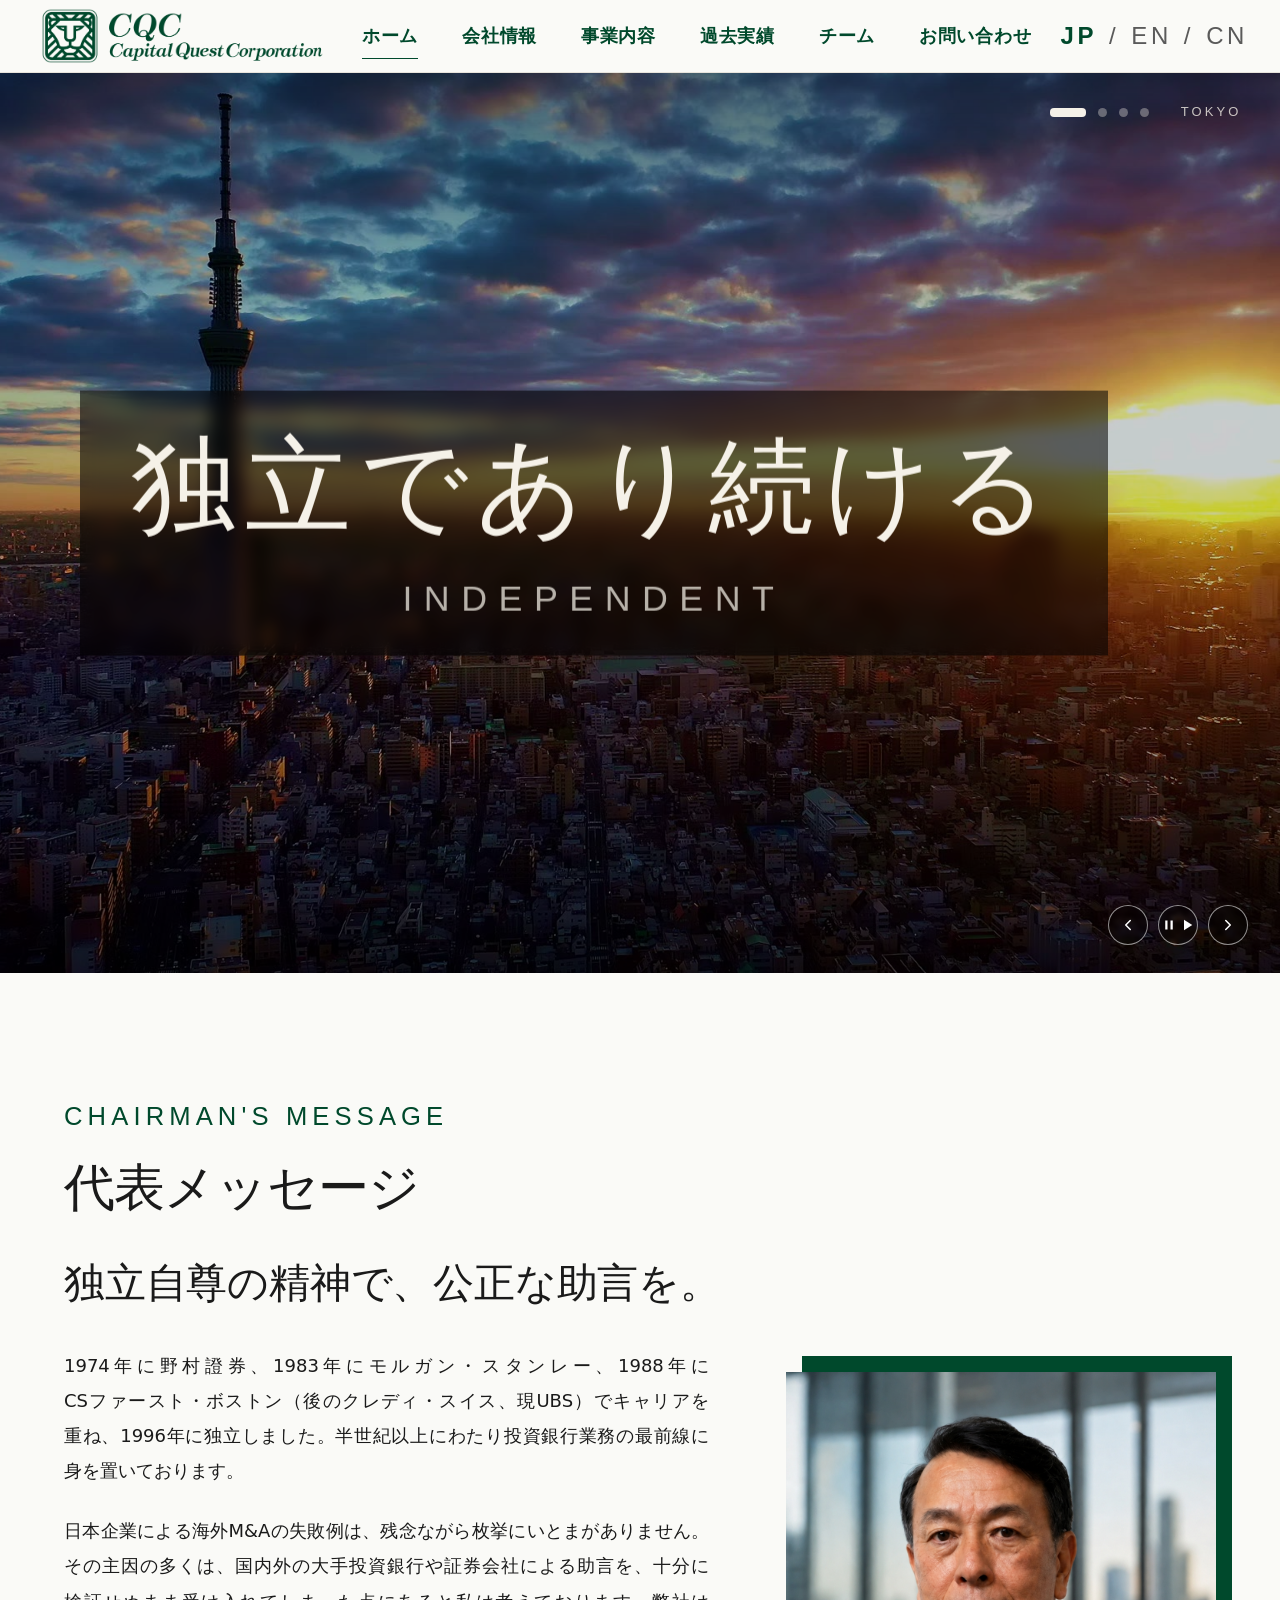
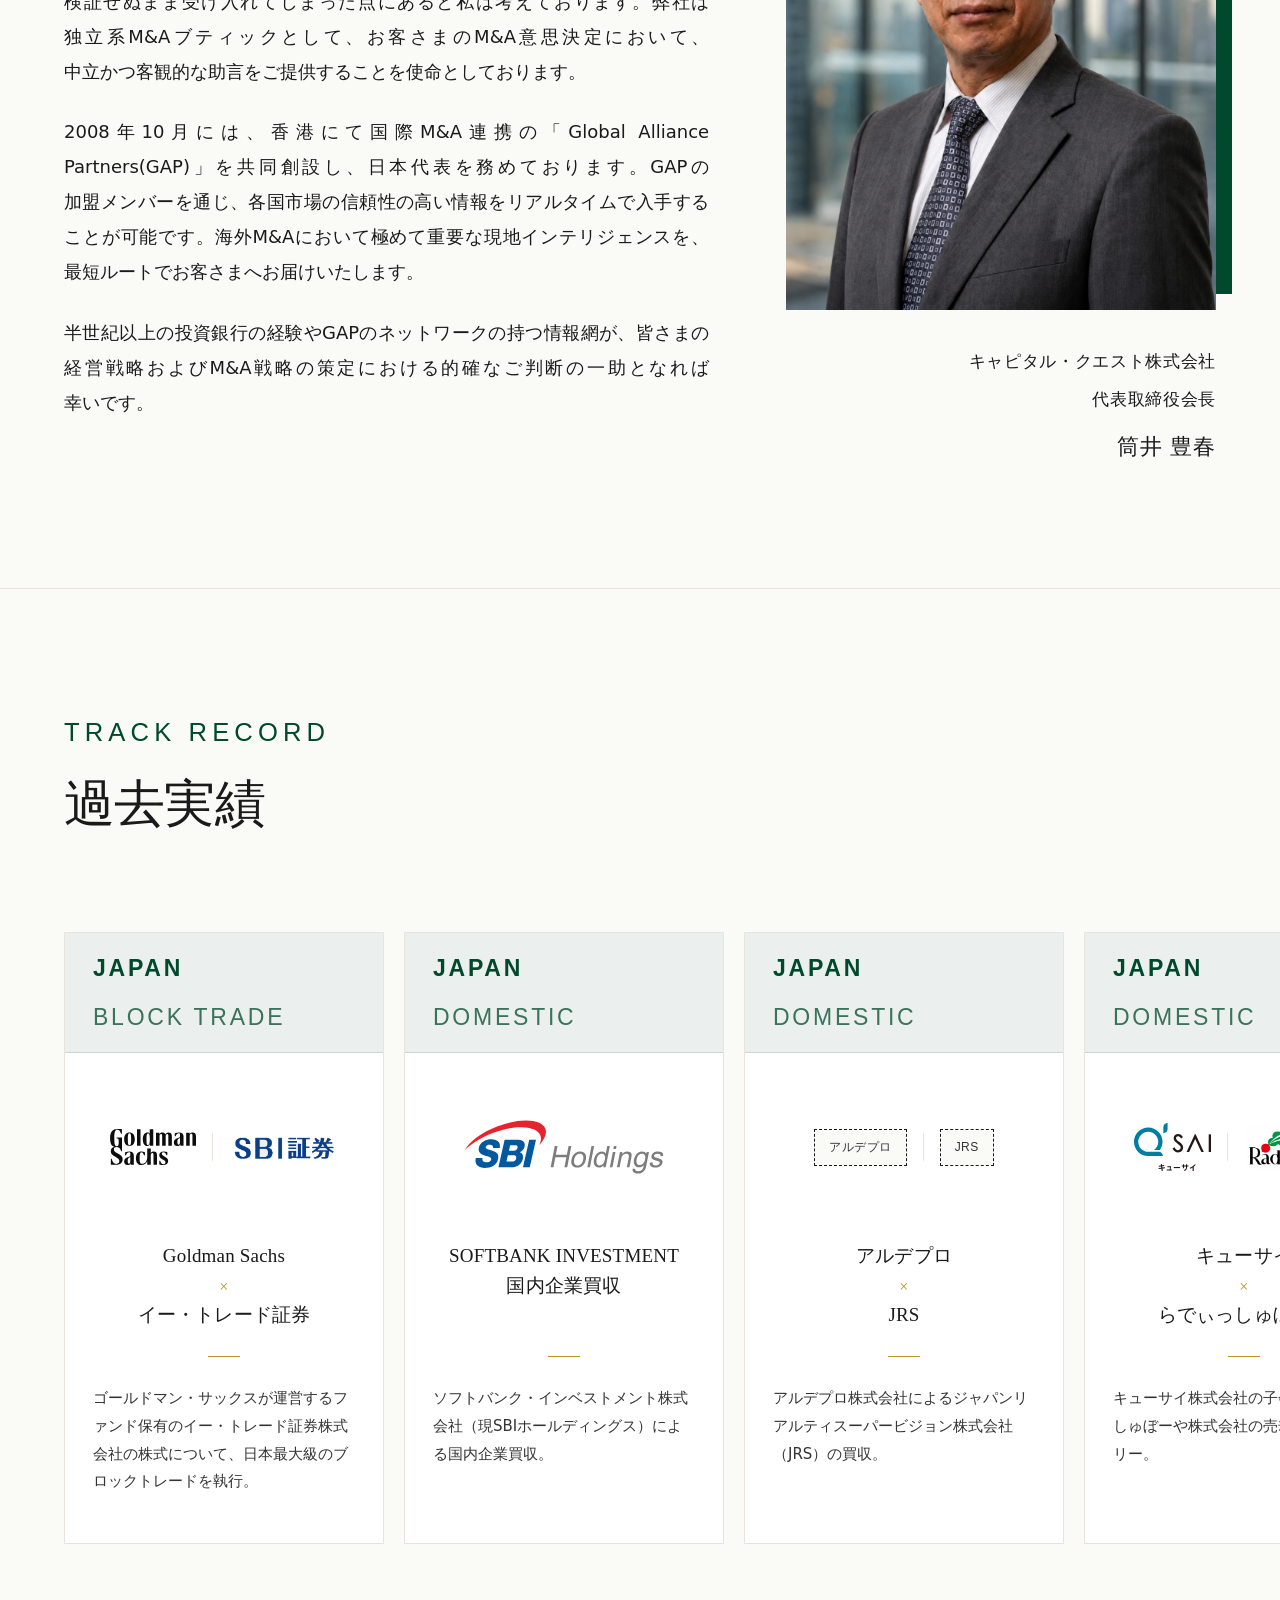
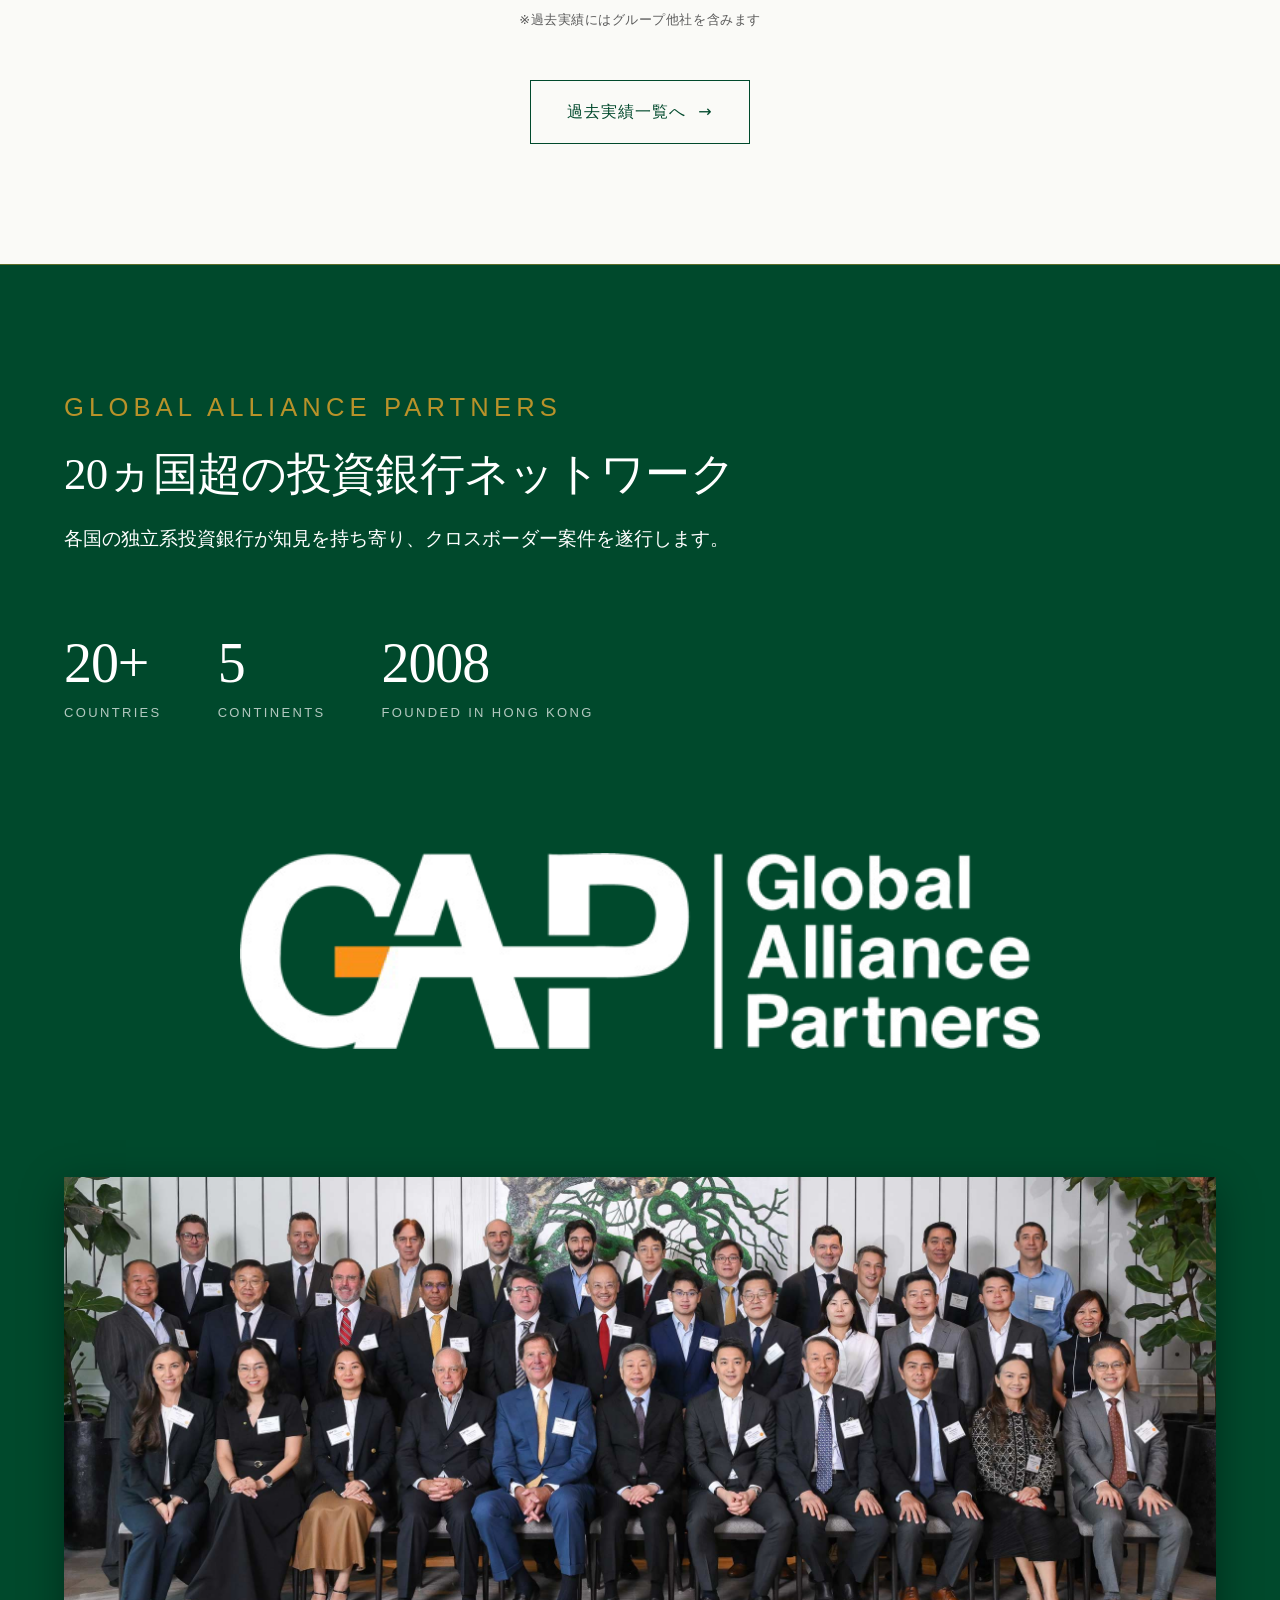
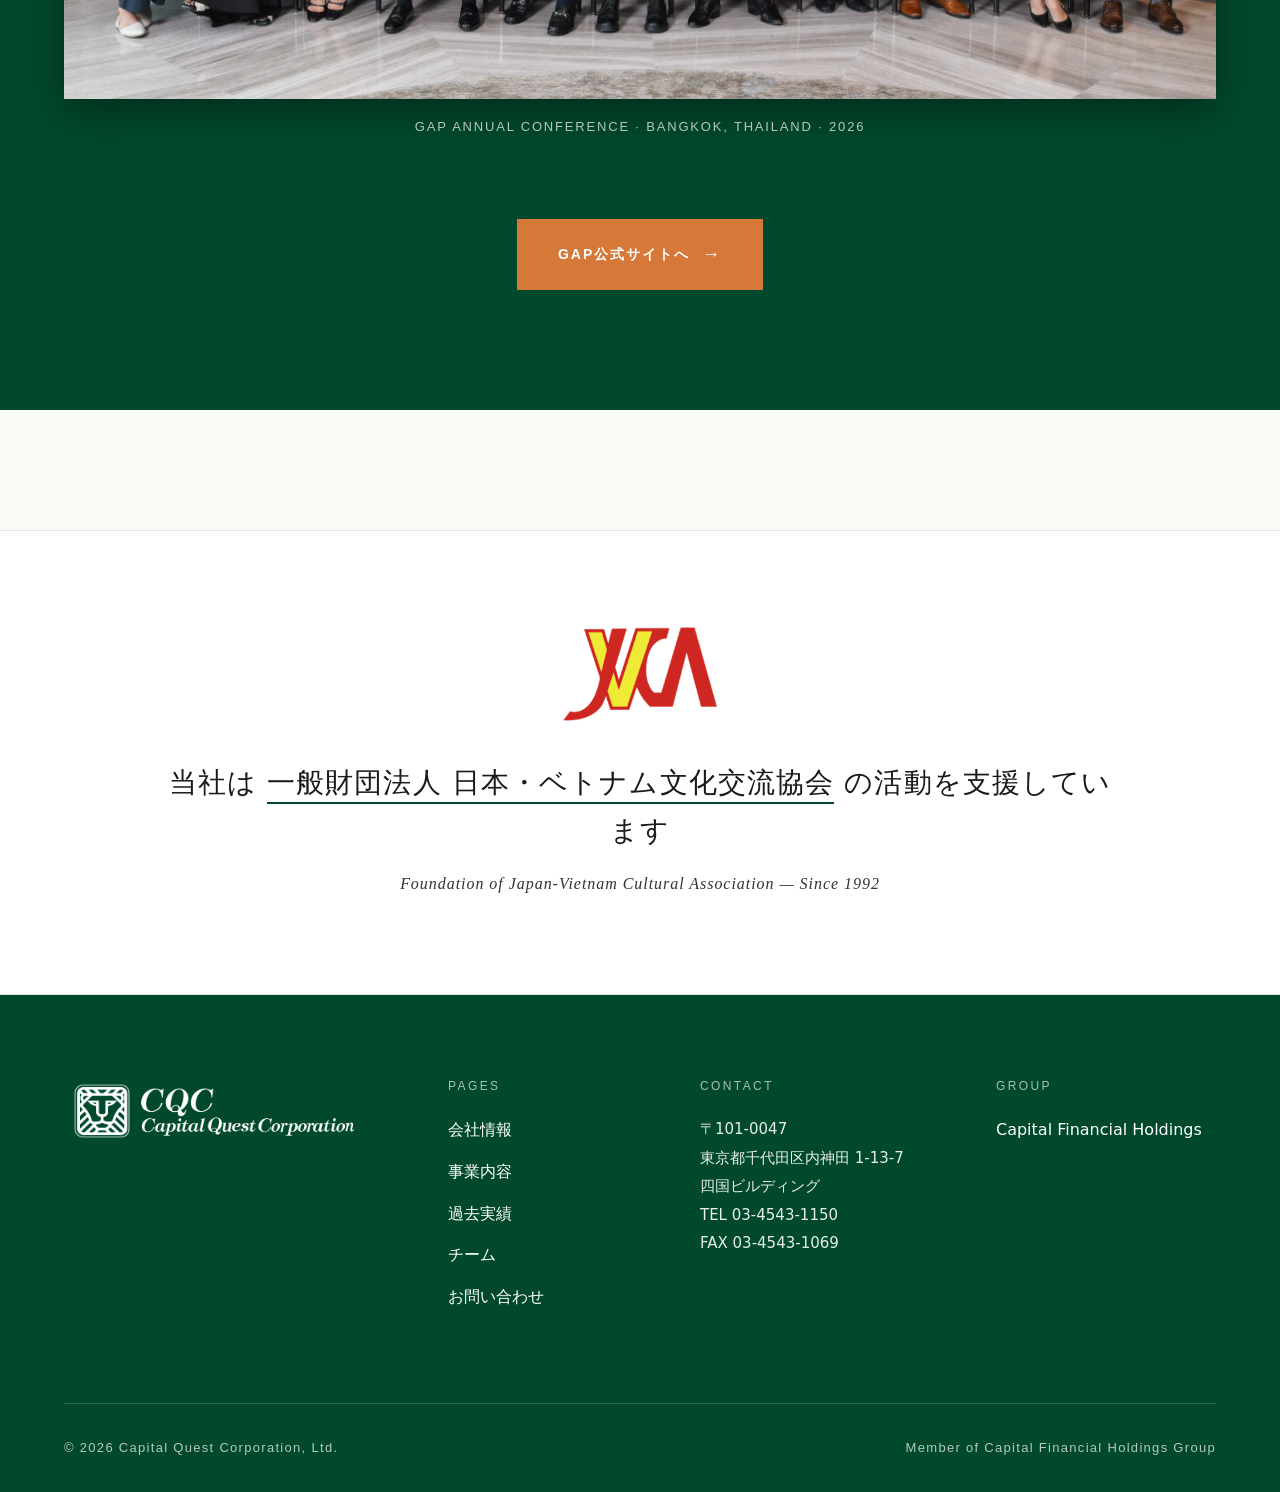
==== commit 530bebfd: "お問い合わせ導線の調整：ヘッダーCTA通常スタイル化／フッターPages内バグ修正／個人ボタンをアイコンのみに - ヘッダーCTAボタン：白抜き深緑から、他ナビと同じテキストリンクスタイルに統一（cl" ====
--- a/index.html
+++ b/index.html
@@ -6,7 +6,7 @@
   <title>キャピタル・クエスト株式会社 | Capital Quest Corporation, Ltd.</title>
   <meta name="description" content="独立系M&Aアドバイザリー。キャピタル フィナンシャルホールディングス（CFH）グループの一員として、20ヵ国超のグローバル・アライアンス（GAP）を通じてクロスボーダーM&Aアドバイザリーを提供する。">
   <link rel="canonical" href="https://capital-qc.co.jp/">
-  <link rel="stylesheet" href="assets/css/style.css?v=20260513b">
+  <link rel="stylesheet" href="assets/css/style.css?v=20260513c">
 </head>
 <body>
 
@@ -27,7 +27,7 @@
       <a href="services.html">事業内容</a>
       <a href="track-record.html">過去実績</a>
       <a href="team.html">チーム</a>
-      <a href="mailto:info@capital-qc.co.jp?subject=Capital%20Quest%20Corporation%20%E5%85%AC%E5%BC%8FHP%E3%81%8B%E3%82%89%E3%81%AE%E3%81%8A%E5%95%8F%E3%81%84%E5%90%88%E3%82%8F%E3%81%9B" class="site-nav__cta">お問い合わせ</a>
+      <a href="mailto:info@capital-qc.co.jp?subject=Capital%20Quest%20Corporation%20%E5%85%AC%E5%BC%8FHP%E3%81%8B%E3%82%89%E3%81%AE%E3%81%8A%E5%95%8F%E3%81%84%E5%90%88%E3%82%8F%E3%81%9B">お問い合わせ</a>
     </nav>
     <div class="site-nav__lang" aria-label="言語切替">
       <span class="is-active">JP</span>
@@ -666,8 +666,8 @@
           <li><a href="about.html">会社情報</a></li>
           <li><a href="services.html">事業内容</a></li>
           <li><a href="track-record.html">過去実績</a></li>
-          <li><a href="team.html">チーム</a>
-      <a href="mailto:info@capital-qc.co.jp?subject=Capital%20Quest%20Corporation%20%E5%85%AC%E5%BC%8FHP%E3%81%8B%E3%82%89%E3%81%AE%E3%81%8A%E5%95%8F%E3%81%84%E5%90%88%E3%82%8F%E3%81%9B" class="site-nav__cta">お問い合わせ</a></li>
+          <li><a href="team.html">チーム</a></li>
+          <li><a href="mailto:info@capital-qc.co.jp?subject=Capital%20Quest%20Corporation%20%E5%85%AC%E5%BC%8FHP%E3%81%8B%E3%82%89%E3%81%AE%E3%81%8A%E5%95%8F%E3%81%84%E5%90%88%E3%82%8F%E3%81%9B">お問い合わせ</a></li>
         </ul>
       </div>
 
@@ -680,7 +680,6 @@
           TEL 03-4543-1150<br>
           FAX 03-4543-1069
         </address>
-        <a href="mailto:info@capital-qc.co.jp?subject=Capital%20Quest%20Corporation%20%E5%85%AC%E5%BC%8FHP%E3%81%8B%E3%82%89%E3%81%AE%E3%81%8A%E5%95%8F%E3%81%84%E5%90%88%E3%82%8F%E3%81%9B" class="site-footer__contact-link">お問い合わせ →</a>
       </div>
 
       <div class="site-footer__col">
--- a/assets/css/style.css
+++ b/assets/css/style.css
@@ -2727,75 +2727,26 @@
 }
 
 /* =========================================================
-   Contact CTA — ヘッダーナビ内 / フッター / Teamカード
+   Contact — Teamカード個人mailto:ボタン（アイコンのみ）
    ========================================================= */
-
-/* ヘッダーナビ右端の「お問い合わせ」CTA */
-.site-nav .site-nav__cta {
-  background: var(--c-forest);
-  color: #fff;
-  padding: 10px 22px;
-  border-radius: 4px;
-  font-size: 1rem;
-  letter-spacing: 0.06em;
-  transition: background var(--duration) var(--ease), opacity var(--duration) var(--ease);
-}
-.site-nav .site-nav__cta:hover {
-  background: #003820;
-  opacity: 1;
-}
-.site-nav .site-nav__cta::after { display: none; }
-
-@media (max-width: 1024px) {
-  /* モバイル時はドロップダウン内のボタンとして表示 */
-  .site-nav .site-nav__cta {
-    margin: 12px 24px 16px;
-    text-align: center;
-    border-radius: 4px;
-    padding: 14px 24px;
-    border-bottom: 0 !important;
-  }
-}
-
-/* フッターの「お問い合わせ」リンク */
-.site-footer__contact-link {
-  display: inline-block;
-  margin-top: 12px;
-  color: rgba(255, 255, 255, 0.92);
-  text-decoration: none;
-  font-family: var(--font-gothic);
-  font-size: 0.9375rem;
-  letter-spacing: 0.04em;
-  border-bottom: 1px solid rgba(255, 255, 255, 0.4);
-  padding-bottom: 2px;
-  transition: border-color var(--duration) var(--ease), color var(--duration) var(--ease);
-}
-.site-footer__contact-link:hover {
-  color: #fff;
-  border-bottom-color: #fff;
-}
-
-/* Teamカード expanded 内の個人mailto:ボタン */
 .person-card__contact {
   display: inline-flex;
   align-items: center;
-  gap: 8px;
-  padding: 10px 22px;
-  margin-top: 28px;
+  justify-content: center;
+  width: 44px;
+  height: 44px;
+  margin-top: 24px;
   background: transparent;
   color: var(--c-forest);
   border: 1px solid var(--c-forest);
-  border-radius: 4px;
+  border-radius: 8px;
   text-decoration: none;
-  font-family: var(--font-gothic);
-  font-size: 0.9375rem;
-  font-weight: 600;
-  letter-spacing: 0.04em;
   transition: background var(--duration) var(--ease), color var(--duration) var(--ease);
 }
 .person-card__contact::before {
   content: "✉";
-  font-size: 1rem;
+  font-size: 1.5rem;
+  line-height: 1;
 }
 .person-card__contact:hover {
   background: var(--c-forest);
